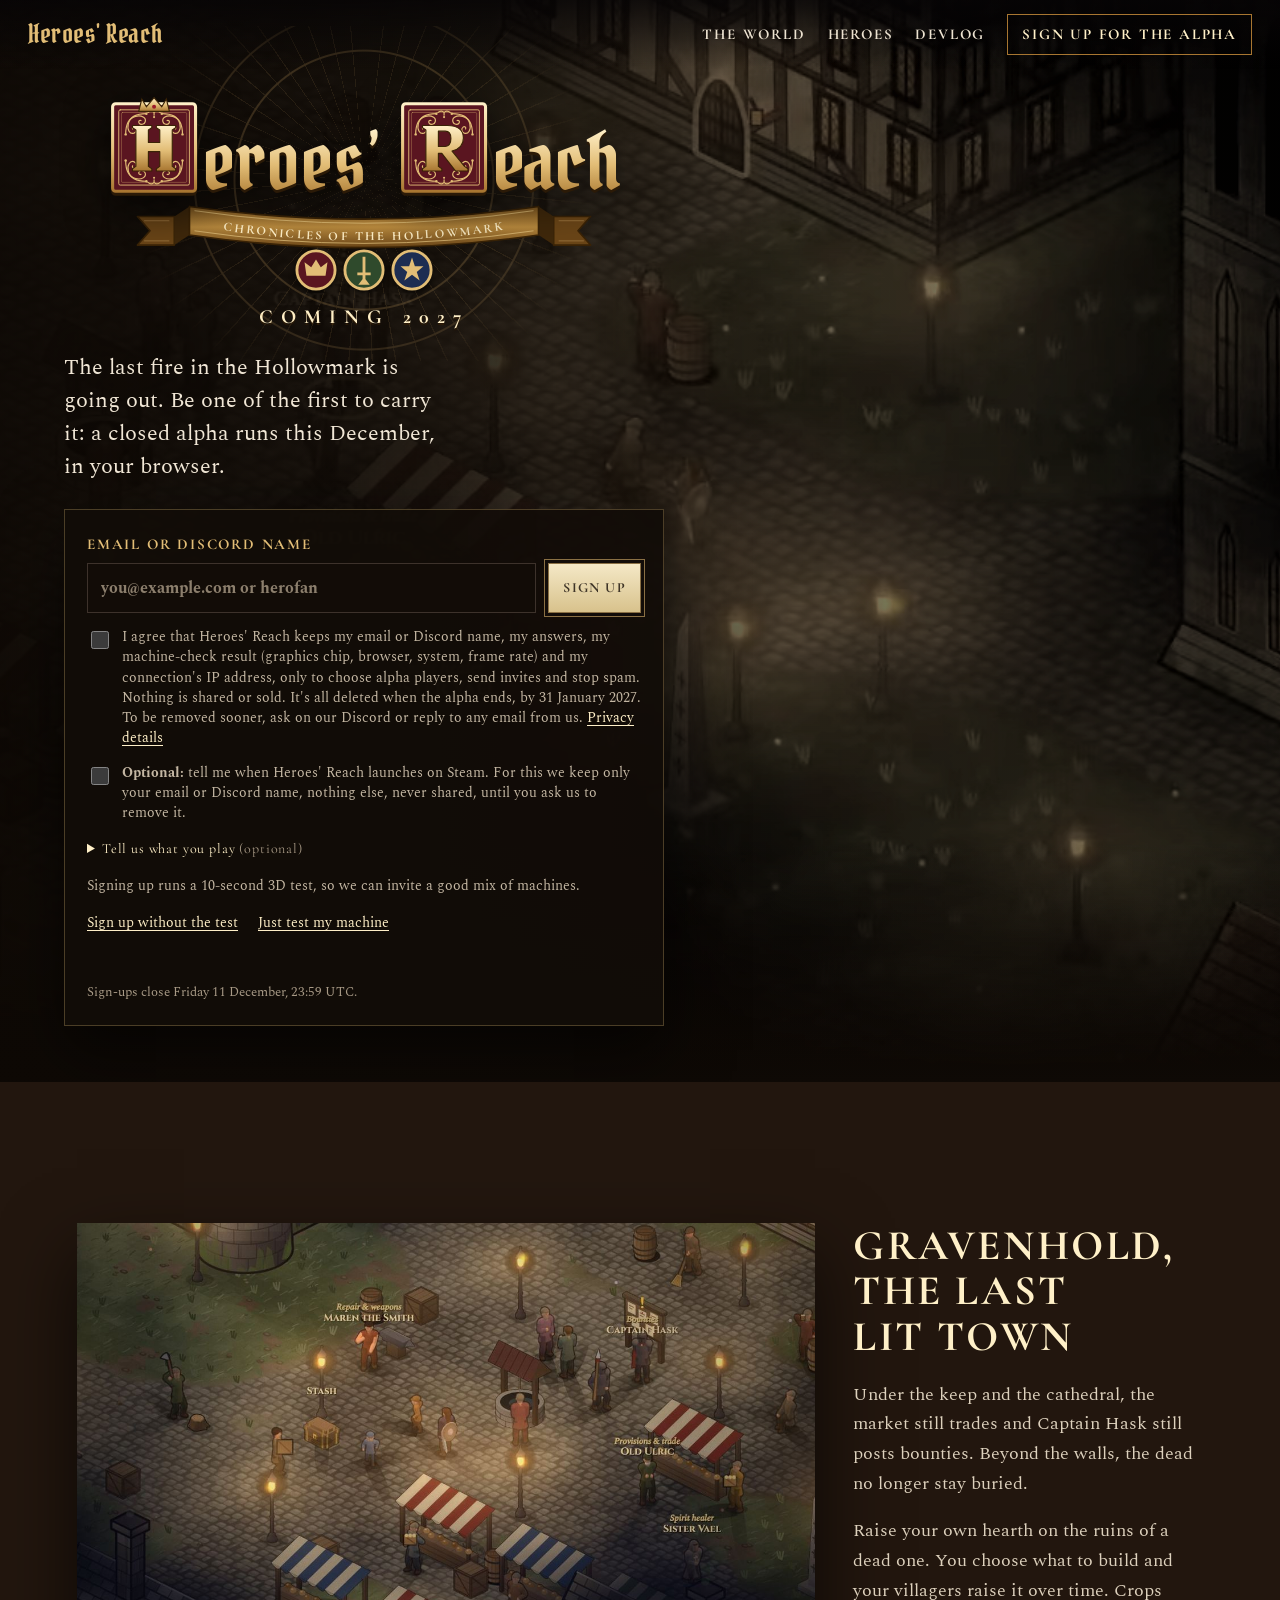
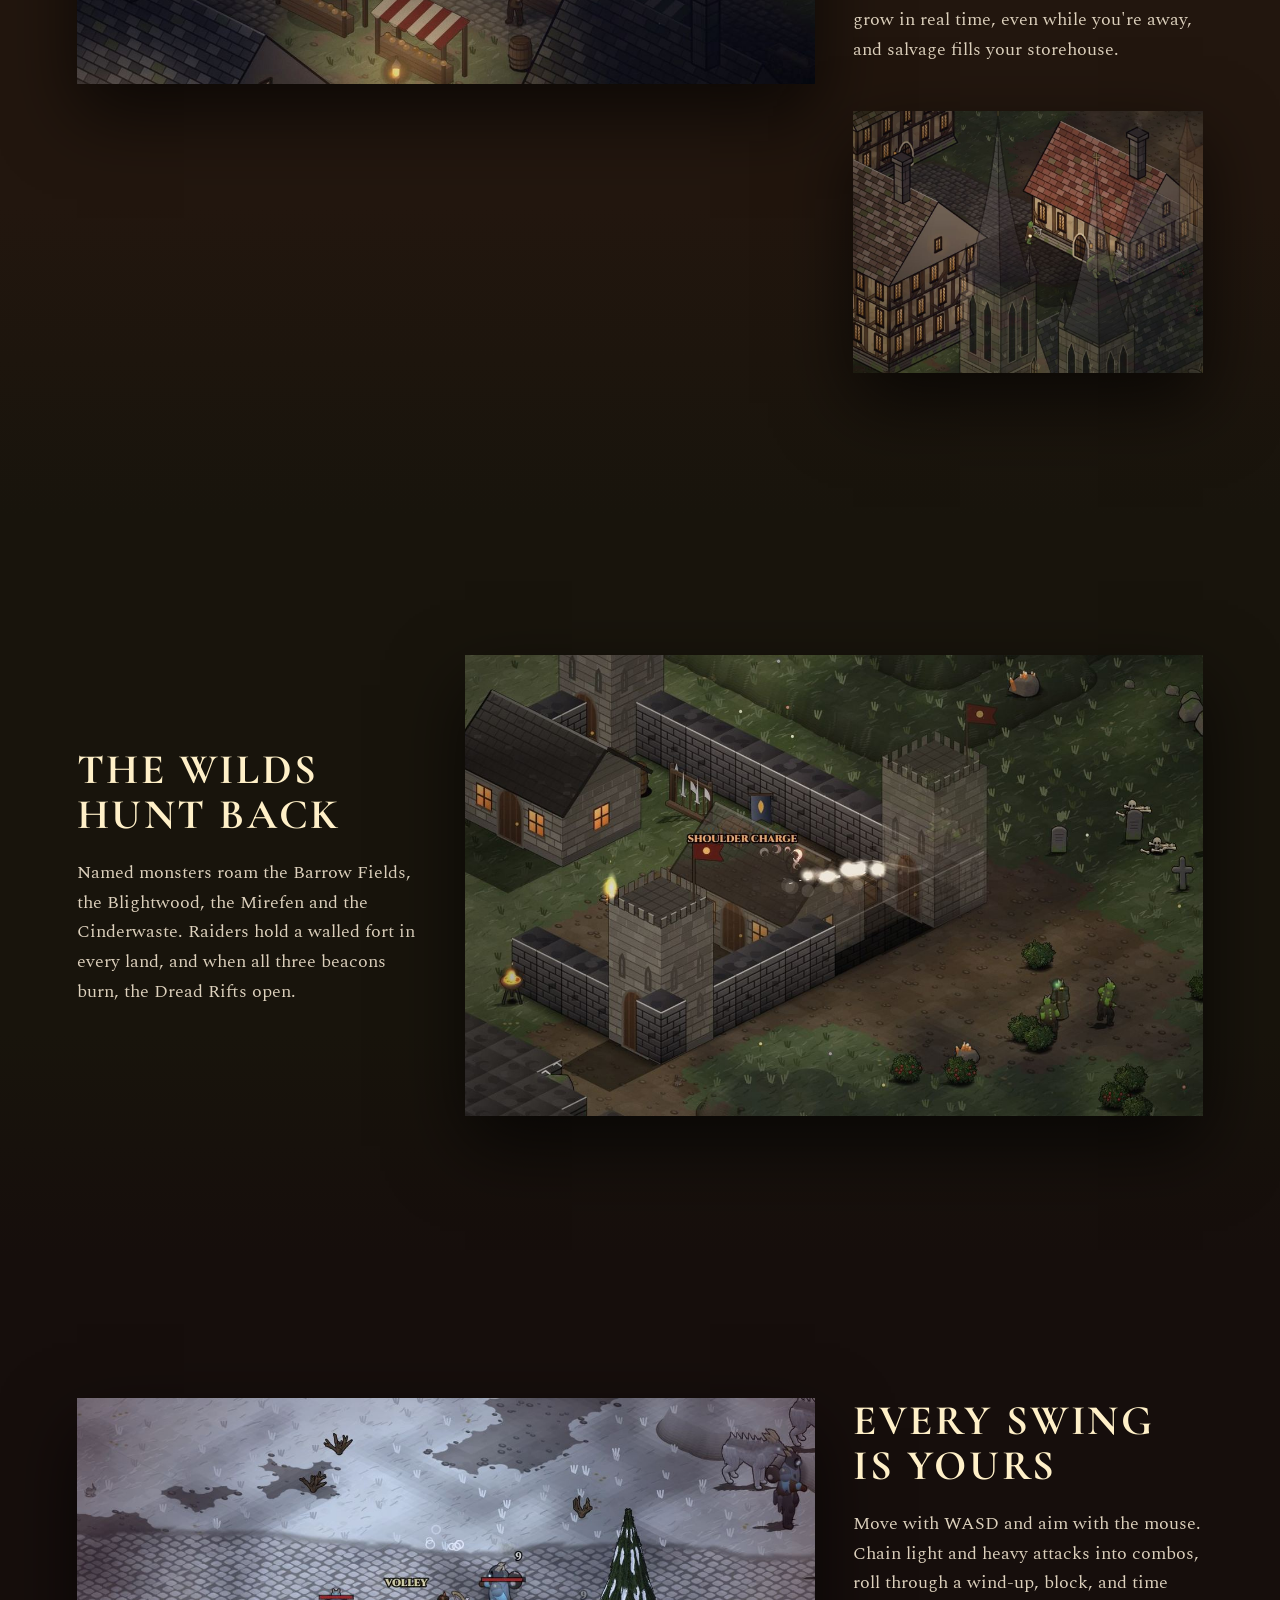
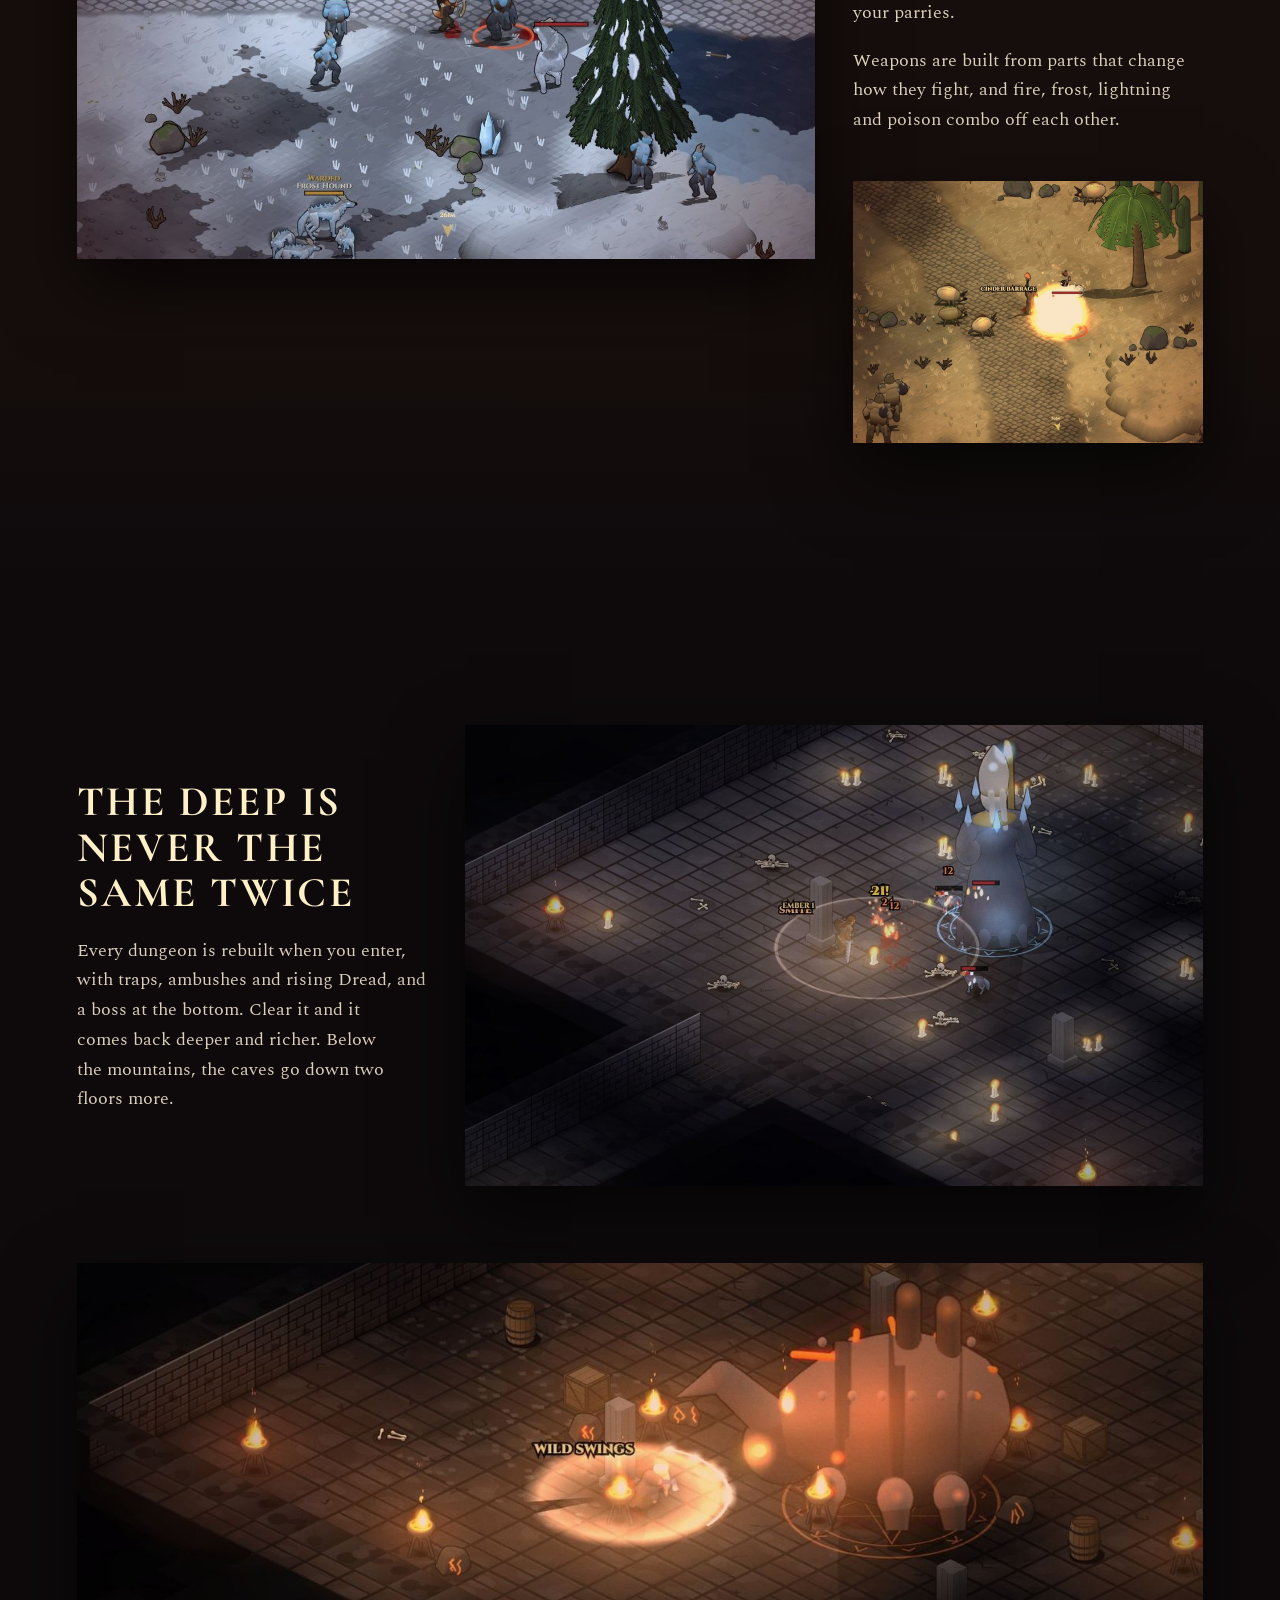
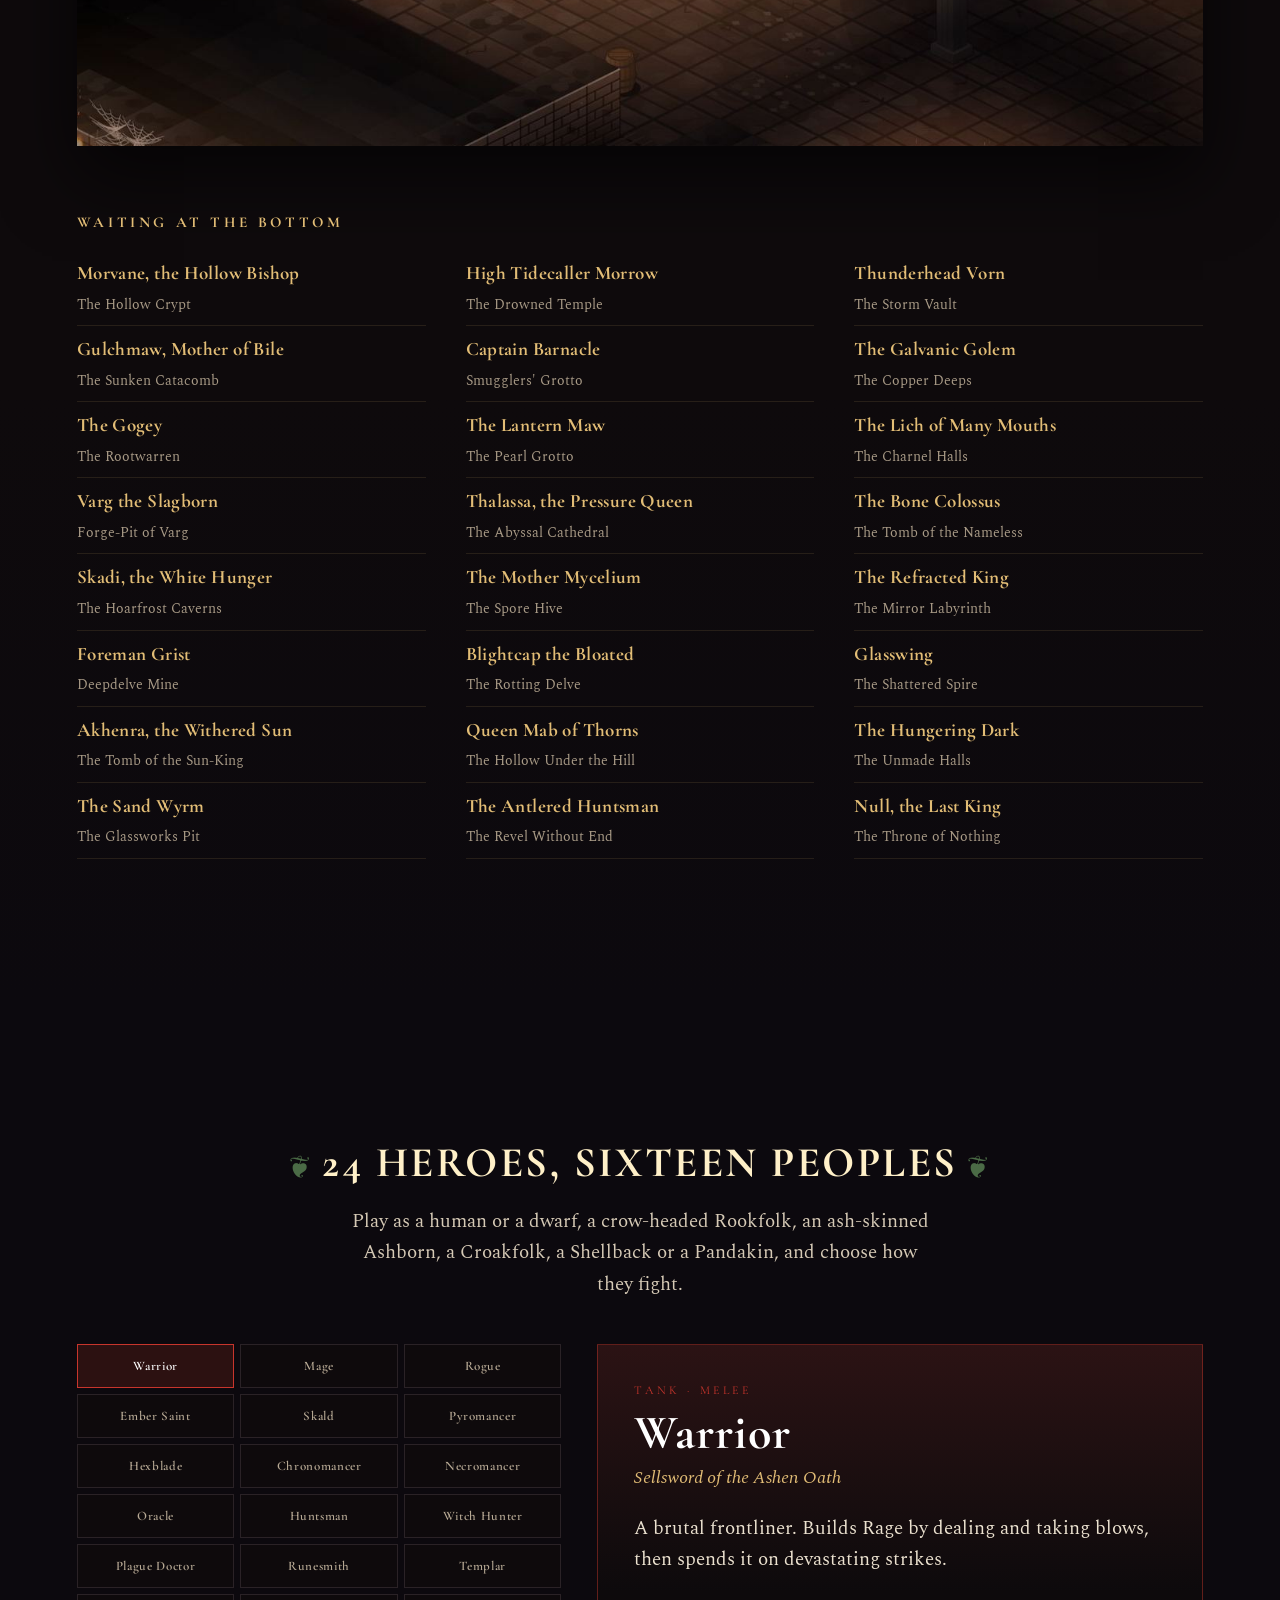
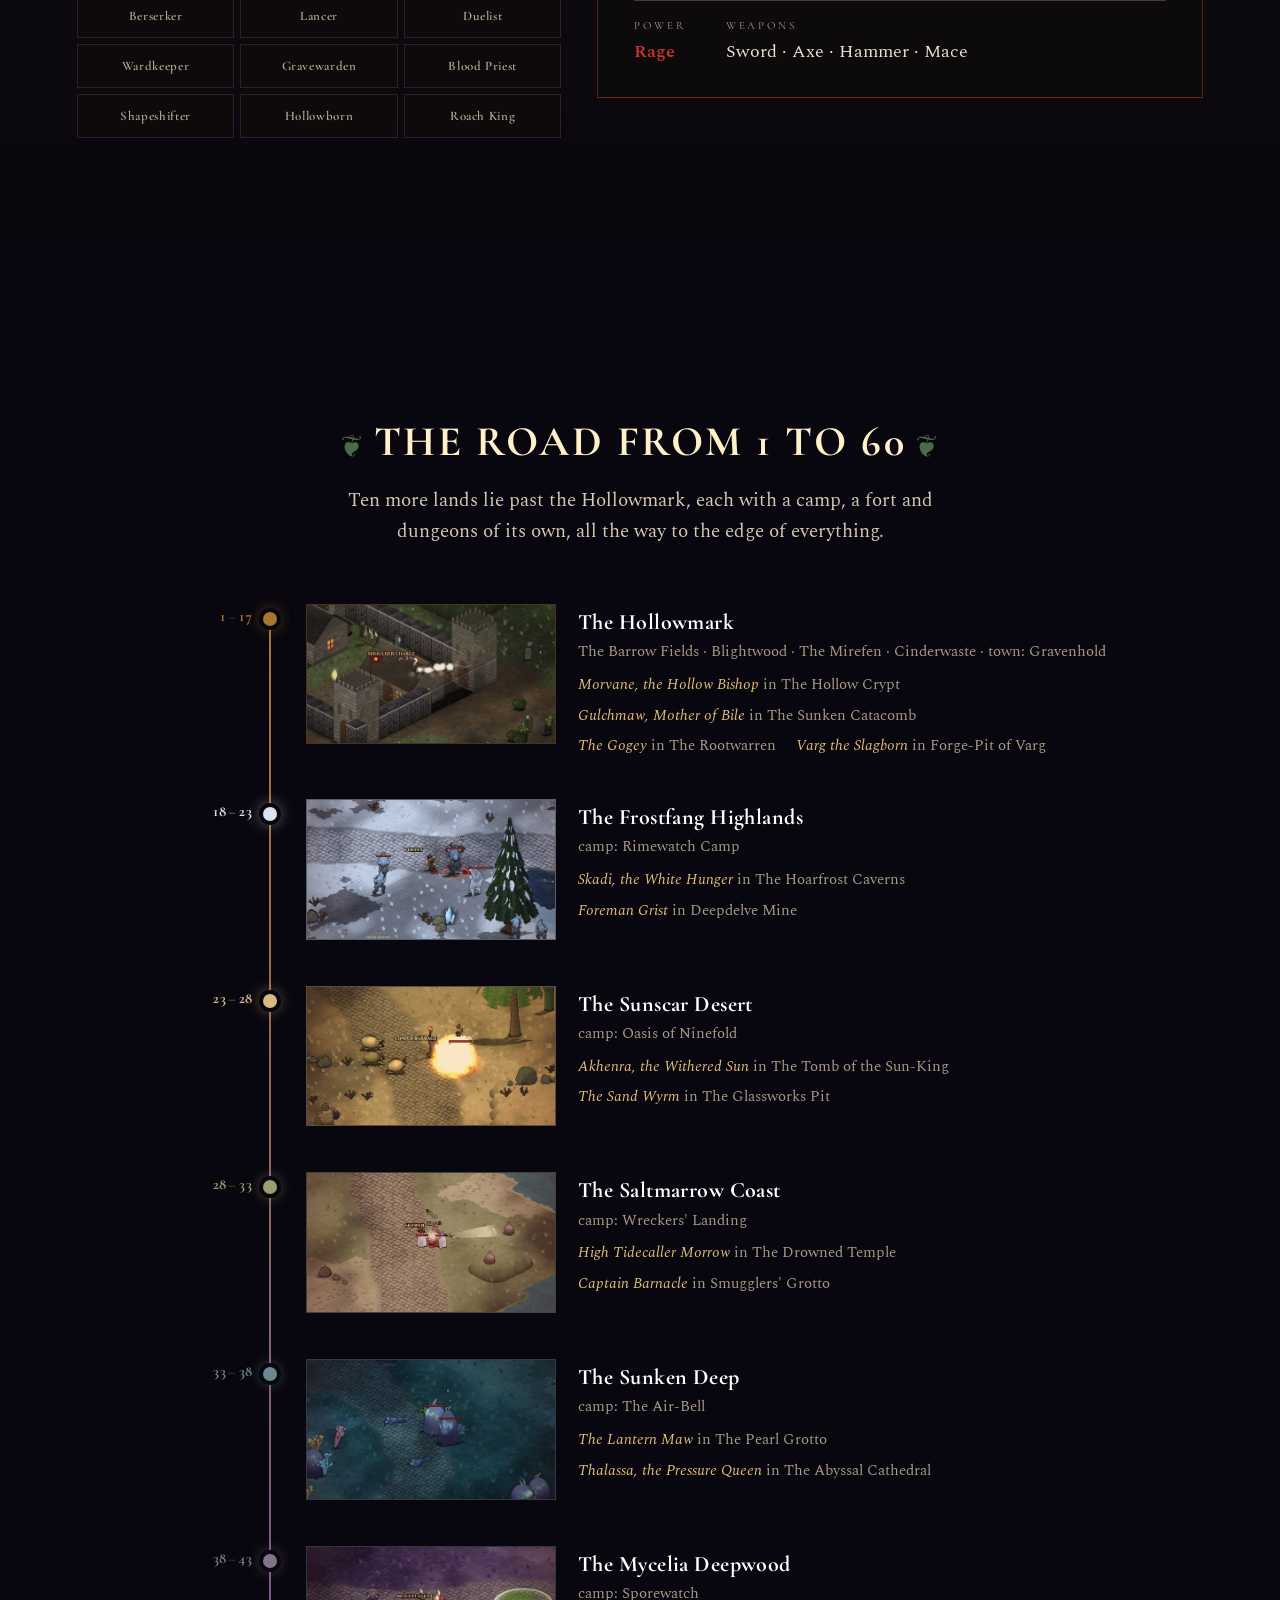
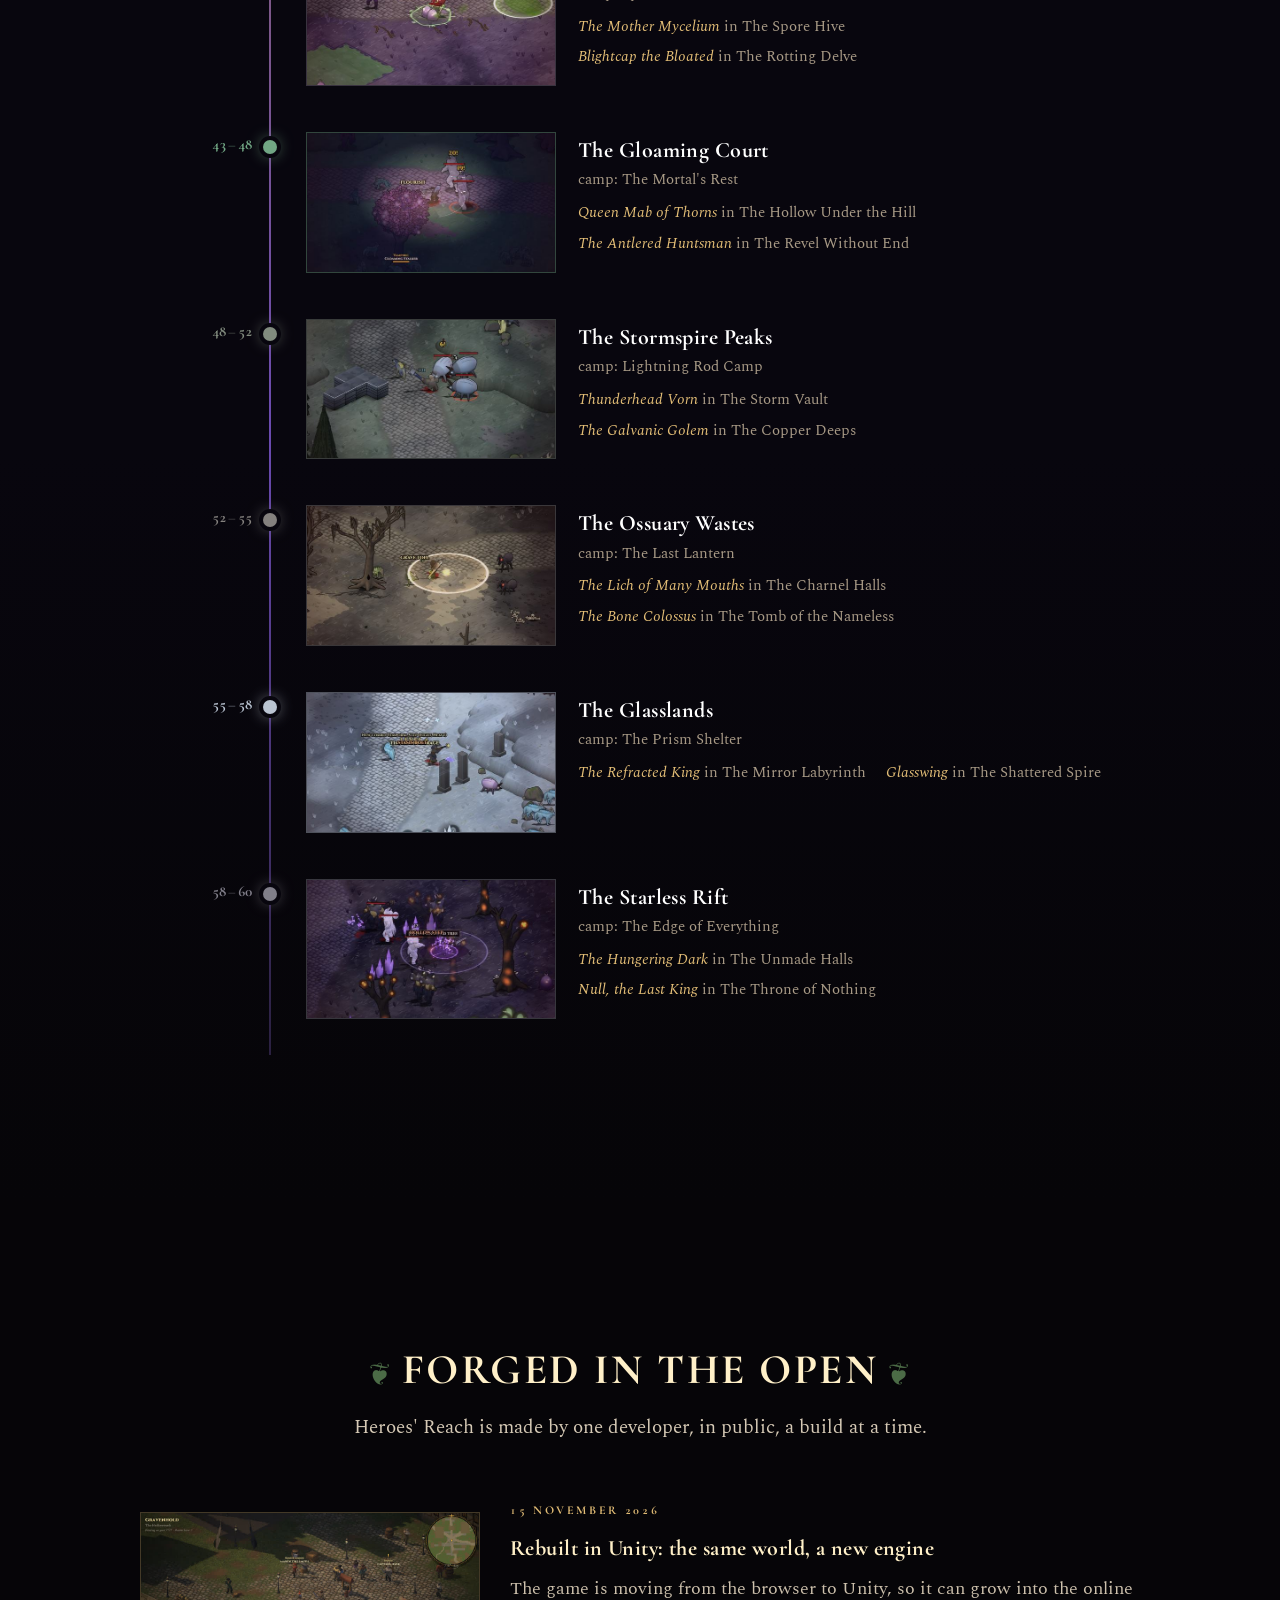
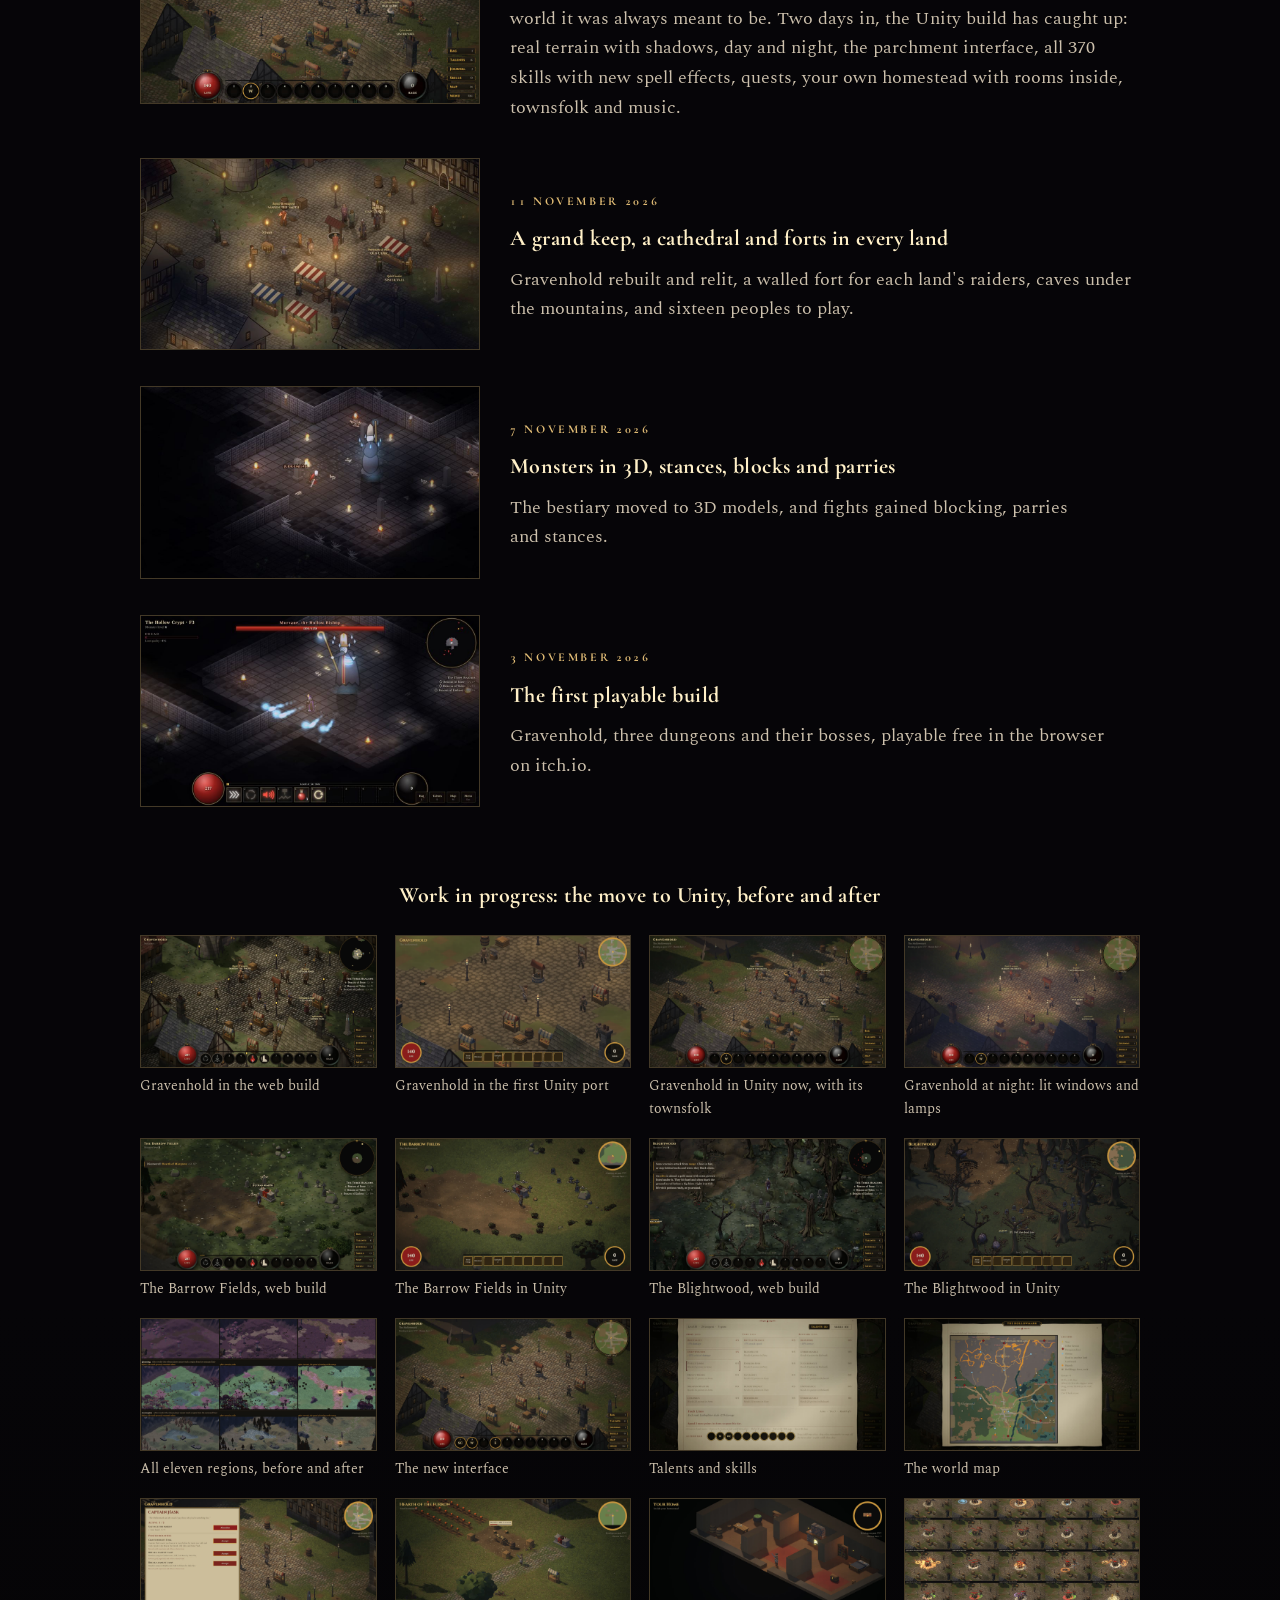
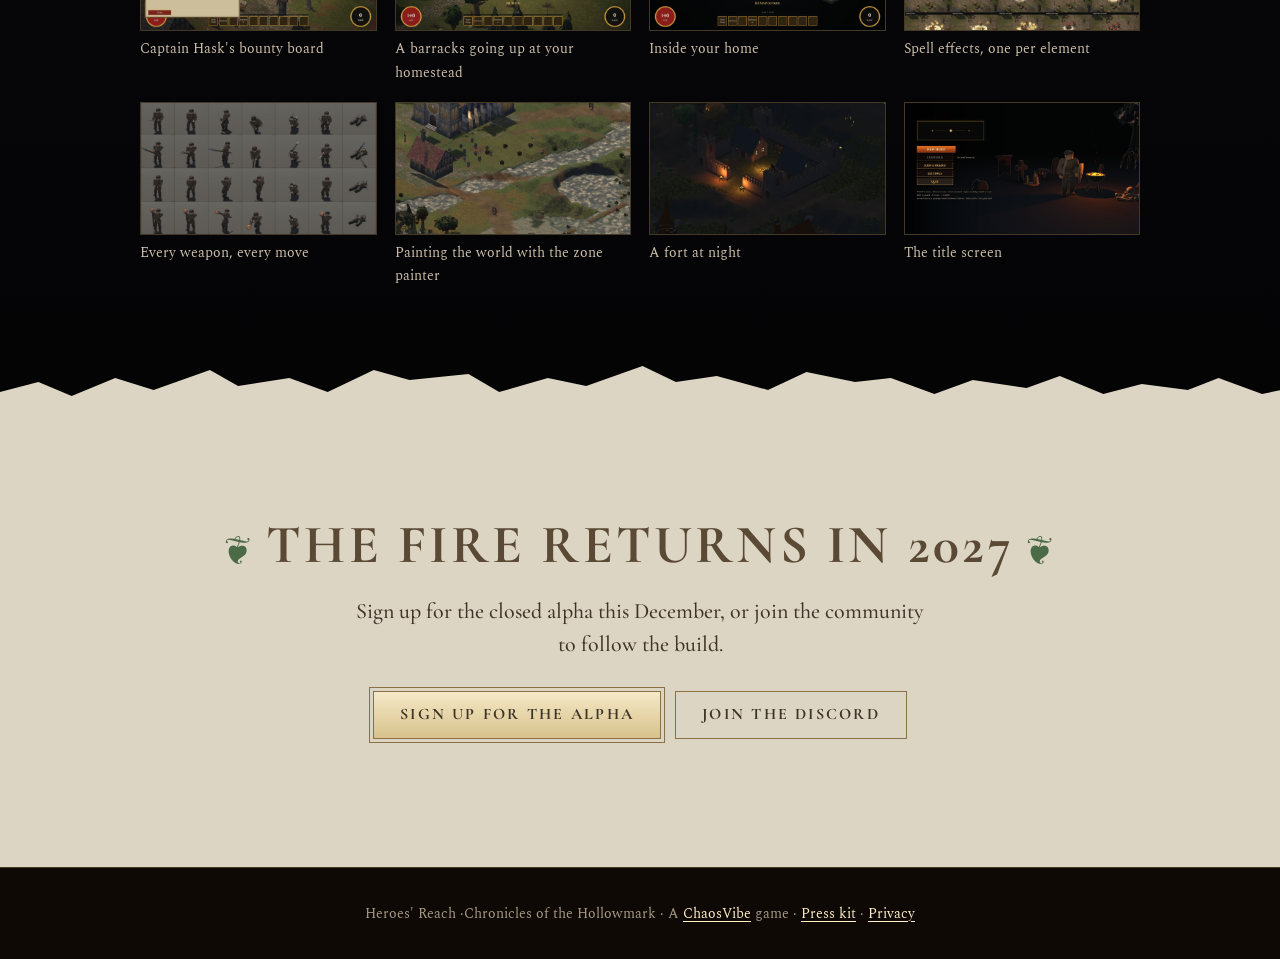
==== index.html @ ec71c0ce "Heroes' Reach website: filigree tiles on the H and R" ====
<!doctype html>
<html lang="en">
<head>
<meta charset="utf-8">
<meta name="viewport" content="width=device-width, initial-scale=1">
<title>Heroes' Reach — Coming 2027</title>
<meta name="description" content="The last fire in the Hollowmark is going out. Heroes' Reach is a dark fantasy action RPG: 24 classes, 16 peoples, 11 lands, levels 1 to 60, and a hearth of your own to defend. Closed alpha this December. Coming 2027.">
<meta property="og:title" content="Heroes' Reach —Chronicles of the Hollowmark · Coming 2027">
<meta property="og:description" content="The last fire in the Hollowmark is going out. A dark fantasy action RPG. Sign up for the closed alpha.">
<meta property="og:image" content="img/share.jpg">
<meta name="theme-color" content="#0e0905">
<!-- stand-in icon: the lockup's T on its crimson tile, until the finished icon exists -->
<link rel="icon" href="data:image/svg+xml,<svg xmlns='http://www.w3.org/2000/svg' viewBox='0 4 120 122'><rect x='6' y='10' width='108' height='114' rx='4' fill='%235a1520' stroke='%23e2bd76' stroke-width='5'/><path d='M22 28h34v4l-6 4v22h20V36l-6-4v-4h34v4l-6 4v64l6 4v4H64v-4l6-4V74H50v26l6 4v4H22v-4l6-4V36l-6-4z' fill='%23e2bd76'/></svg>">
<link rel="preconnect" href="https://fonts.googleapis.com">
<link rel="preconnect" href="https://fonts.gstatic.com" crossorigin>
<link href="https://fonts.googleapis.com/css2?family=Pirata+One&family=Cormorant+Garamond:ital,wght@0,500;0,700;1,500&family=Spectral:ital,wght@0,300;0,400;0,600;1,300;1,400&display=swap" rel="stylesheet">
<link rel="stylesheet" href="site.css">
</head>
<body class="descent-page">
<!-- Discord: every link with class "discord" points at the never-expiring invite to #emberwrought on the ChaosVibe server. -->
<nav class="top">
  <a class="brand" href="#top">Heroes' Reach</a>
  <span class="links"><a href="#gravenhold">The world</a><a href="#heroes">Heroes</a><a href="#devlog">Devlog</a><a class="pill" href="#top" data-signup>Sign up for the alpha</a></span>
</nav>

<!-- the depth gauge: where in the 1 to 60 descent the reader is -->
<aside class="gauge" aria-hidden="true"><span class="gauge-line"><i></i></span><b class="gauge-lv">1</b><span class="gauge-name">Gravenhold</span></aside>

<header class="hero" id="top">
  <video class="hero-video" autoplay muted loop playsinline preload="metadata" poster="media/hero-poster.jpg" aria-hidden="true">
    <source src="media/hero.webm" type="video/webm">
    <source src="media/hero.mp4" type="video/mp4">
  </video>
  <div class="hero-in">
    <!-- the approved title lockup (heroesreach-brand.md); the ribbon carries the subtitle. The same markup heads press, privacy and survey -->
    <div class="lockup">
      <h1 class="word">
        <svg class="initial" viewBox="0 0 120 130" aria-hidden="true"><defs><linearGradient id="ig" x1="0" y1="0" x2="0" y2="1"><stop offset="0" stop-color="#fff0c8"/><stop offset=".55" stop-color="#e2bd76"/><stop offset="1" stop-color="#a87631"/></linearGradient></defs><rect x="6" y="10" width="108" height="114" rx="4" fill="#5a1520" stroke="url(#ig)" stroke-width="4"/><g class="fil" fill="none" stroke="#e2bd76" stroke-width="1.5" stroke-linecap="round" stroke-linejoin="round"><rect x="14" y="18" width="92" height="98" rx="2" stroke-width="1.2"/><rect x="17.5" y="21.5" width="85" height="91" rx="1.5" stroke-width=".6" opacity=".7"/><g><path d="M23 50C23 38 26 29 36 26.5C44 24.5 50 28.5 48.5 33.5C47.3 37.3 42.5 38 40.5 35.3C39 33.2 41 31 43 32"/><path d="M50 23C38 23 29 26 26.5 36C24.5 44 28.5 50 33.5 48.5C37.3 47.3 38 42.5 35.3 40.5C33.2 39 31 41 32 43"/><circle cx="23" cy="50" r="1.6" fill="#e2bd76" stroke="none"/><circle cx="50" cy="23" r="1.6" fill="#e2bd76" stroke="none"/></g><g transform="translate(120 0) scale(-1 1)"><path d="M23 50C23 38 26 29 36 26.5C44 24.5 50 28.5 48.5 33.5C47.3 37.3 42.5 38 40.5 35.3C39 33.2 41 31 43 32"/><path d="M50 23C38 23 29 26 26.5 36C24.5 44 28.5 50 33.5 48.5C37.3 47.3 38 42.5 35.3 40.5C33.2 39 31 41 32 43"/><circle cx="23" cy="50" r="1.6" fill="#e2bd76" stroke="none"/><circle cx="50" cy="23" r="1.6" fill="#e2bd76" stroke="none"/></g><g transform="translate(0 134) scale(1 -1)"><path d="M23 50C23 38 26 29 36 26.5C44 24.5 50 28.5 48.5 33.5C47.3 37.3 42.5 38 40.5 35.3C39 33.2 41 31 43 32"/><path d="M50 23C38 23 29 26 26.5 36C24.5 44 28.5 50 33.5 48.5C37.3 47.3 38 42.5 35.3 40.5C33.2 39 31 41 32 43"/><circle cx="23" cy="50" r="1.6" fill="#e2bd76" stroke="none"/><circle cx="50" cy="23" r="1.6" fill="#e2bd76" stroke="none"/></g><g transform="translate(120 134) scale(-1 -1)"><path d="M23 50C23 38 26 29 36 26.5C44 24.5 50 28.5 48.5 33.5C47.3 37.3 42.5 38 40.5 35.3C39 33.2 41 31 43 32"/><path d="M50 23C38 23 29 26 26.5 36C24.5 44 28.5 50 33.5 48.5C37.3 47.3 38 42.5 35.3 40.5C33.2 39 31 41 32 43"/><circle cx="23" cy="50" r="1.6" fill="#e2bd76" stroke="none"/><circle cx="50" cy="23" r="1.6" fill="#e2bd76" stroke="none"/></g><g><path d="M52 21.5C55 19 58 19 60 21.5C62 19 65 19 68 21.5M60 21.5V25"/><circle cx="60" cy="27.5" r="1.4" fill="#e2bd76" stroke="none"/></g><g transform="translate(0 134) scale(1 -1)"><path d="M52 21.5C55 19 58 19 60 21.5C62 19 65 19 68 21.5M60 21.5V25"/><circle cx="60" cy="27.5" r="1.4" fill="#e2bd76" stroke="none"/></g></g><g transform="translate(60 68) scale(0.74) translate(-60 -68)"><path d="M22 28h34v4l-6 4v22h20V36l-6-4v-4h34v4l-6 4v64l6 4v4H64v-4l6-4V74H50v26l6 4v4H22v-4l6-4V36l-6-4z" fill="url(#ig)" stroke="#3a2306" stroke-width="2" stroke-linejoin="round"/></g><path d="M44 4l6 10 10-12 10 12 6-10 4 16H40z" fill="url(#ig)" stroke="#3a2306" stroke-width="1.5"/><circle cx="60" cy="14" r="2.6" fill="#9b1b2a"/></svg>
        <span class="rest" aria-hidden="true">eroes’</span><svg class="initial r" viewBox="0 0 120 130" aria-hidden="true"><rect x="6" y="10" width="108" height="114" rx="4" fill="#5a1520" stroke="url(#ig)" stroke-width="4"/><g class="fil" fill="none" stroke="#e2bd76" stroke-width="1.5" stroke-linecap="round" stroke-linejoin="round"><rect x="14" y="18" width="92" height="98" rx="2" stroke-width="1.2"/><rect x="17.5" y="21.5" width="85" height="91" rx="1.5" stroke-width=".6" opacity=".7"/><g><path d="M23 50C23 38 26 29 36 26.5C44 24.5 50 28.5 48.5 33.5C47.3 37.3 42.5 38 40.5 35.3C39 33.2 41 31 43 32"/><path d="M50 23C38 23 29 26 26.5 36C24.5 44 28.5 50 33.5 48.5C37.3 47.3 38 42.5 35.3 40.5C33.2 39 31 41 32 43"/><circle cx="23" cy="50" r="1.6" fill="#e2bd76" stroke="none"/><circle cx="50" cy="23" r="1.6" fill="#e2bd76" stroke="none"/></g><g transform="translate(120 0) scale(-1 1)"><path d="M23 50C23 38 26 29 36 26.5C44 24.5 50 28.5 48.5 33.5C47.3 37.3 42.5 38 40.5 35.3C39 33.2 41 31 43 32"/><path d="M50 23C38 23 29 26 26.5 36C24.5 44 28.5 50 33.5 48.5C37.3 47.3 38 42.5 35.3 40.5C33.2 39 31 41 32 43"/><circle cx="23" cy="50" r="1.6" fill="#e2bd76" stroke="none"/><circle cx="50" cy="23" r="1.6" fill="#e2bd76" stroke="none"/></g><g transform="translate(0 134) scale(1 -1)"><path d="M23 50C23 38 26 29 36 26.5C44 24.5 50 28.5 48.5 33.5C47.3 37.3 42.5 38 40.5 35.3C39 33.2 41 31 43 32"/><path d="M50 23C38 23 29 26 26.5 36C24.5 44 28.5 50 33.5 48.5C37.3 47.3 38 42.5 35.3 40.5C33.2 39 31 41 32 43"/><circle cx="23" cy="50" r="1.6" fill="#e2bd76" stroke="none"/><circle cx="50" cy="23" r="1.6" fill="#e2bd76" stroke="none"/></g><g transform="translate(120 134) scale(-1 -1)"><path d="M23 50C23 38 26 29 36 26.5C44 24.5 50 28.5 48.5 33.5C47.3 37.3 42.5 38 40.5 35.3C39 33.2 41 31 43 32"/><path d="M50 23C38 23 29 26 26.5 36C24.5 44 28.5 50 33.5 48.5C37.3 47.3 38 42.5 35.3 40.5C33.2 39 31 41 32 43"/><circle cx="23" cy="50" r="1.6" fill="#e2bd76" stroke="none"/><circle cx="50" cy="23" r="1.6" fill="#e2bd76" stroke="none"/></g><g><path d="M52 21.5C55 19 58 19 60 21.5C62 19 65 19 68 21.5M60 21.5V25"/><circle cx="60" cy="27.5" r="1.4" fill="#e2bd76" stroke="none"/></g><g transform="translate(0 134) scale(1 -1)"><path d="M52 21.5C55 19 58 19 60 21.5C62 19 65 19 68 21.5M60 21.5V25"/><circle cx="60" cy="27.5" r="1.4" fill="#e2bd76" stroke="none"/></g></g><g transform="translate(60 68) scale(0.74) translate(-60 -68)"><path fill-rule="evenodd" d="M22 28H66C86 28 94 38 94 50C94 63 86 70 74 73L96 100L102 104V108H80L56 77H50V100L56 104V108H22V104L28 100V36L22 32ZM50 38H62C70 38 72 43 72 51C72 59 70 64 62 65H50Z" fill="url(#ig)" stroke="#3a2306" stroke-width="2" stroke-linejoin="round"/></g></svg><span class="rest" aria-hidden="true">each</span><span class="sr">Heroes' Reach</span>
      </h1>
      <svg class="ribbon" viewBox="0 0 560 92" role="img" aria-label="Chronicles of the Hollowmark">
        <defs><linearGradient id="rg" x1="0" y1="0" x2="0" y2="1"><stop offset="0" stop-color="#7b5520"/><stop offset=".5" stop-color="#b98a3e"/><stop offset="1" stop-color="#6a4517"/></linearGradient></defs>
        <path d="M54 34H10l15 17-15 17h44z" fill="#6a4517" stroke="#3a2306" stroke-width="2" stroke-linejoin="round"/>
        <path d="M506 34h44l-15 17 15 17h-44z" fill="#6a4517" stroke="#3a2306" stroke-width="2" stroke-linejoin="round"/>
        <path d="M18 39h30M18 63h30M512 39h30M512 63h30" stroke="#c9a061" stroke-width="1" opacity=".55"/>
        <path d="M72 22 54 34v34l18-12z" fill="#3f280b"/>
        <path d="M488 22l18 12v34l-18-12z" fill="#3f280b"/>
        <path d="M72 22Q280 52 488 22V56Q280 86 72 56z" fill="url(#rg)" stroke="#3a2306" stroke-width="2" stroke-linejoin="round"/>
        <path d="M78 27Q280 57 482 27M78 51Q280 81 482 51" stroke="#e8c983" stroke-width="1.1" fill="none" opacity=".75"/>
        <path id="rbt" d="M88 44Q280 76 472 44" fill="none"/>
        <text font-family="'Cormorant Garamond', Georgia, serif" font-weight="700" font-size="15" letter-spacing="2.6" fill="#fff0c8" text-anchor="middle" dominant-baseline="middle"><textPath href="#rbt" startOffset="50%">CHRONICLES OF THE HOLLOWMARK</textPath></text>
      </svg>
      <div class="roundels" aria-hidden="true">
        <svg viewBox="0 0 44 44"><circle cx="22" cy="22" r="20" fill="#5a1520" stroke="#e2bd76" stroke-width="3"/><path d="M12 28 10 14l7 5 5-8 5 8 7-5-2 14z" fill="#e2bd76"/></svg>
        <svg viewBox="0 0 44 44"><circle cx="22" cy="22" r="20" fill="#2f4a2c" stroke="#e2bd76" stroke-width="3"/><path d="M22 8v24M15 26h14M22 32l-3 4h6z" stroke="#e2bd76" stroke-width="3" fill="none"/></svg>
        <svg viewBox="0 0 44 44"><circle cx="22" cy="22" r="20" fill="#1d2d52" stroke="#e2bd76" stroke-width="3"/><path d="M22 9l3 9 9 0-7 6 3 9-8-6-8 6 3-9-7-6 9 0z" fill="#e2bd76"/></svg>
      </div>
    </div>
    <p class="when">Coming 2027</p>
    <p class="hook">The last fire in the Hollowmark is going out. Be one of the first to carry it: a closed alpha runs this December, in your browser.</p>

    <section id="alpha" class="signup" aria-label="Sign up for the alpha">
      <form class="su-form" novalidate>
        <label class="contact">Email or Discord name
          <span class="row"><input name="contact" autocomplete="email" maxlength="254" placeholder="you@example.com or herofan" required><button type="submit" class="btn">Sign up</button></span>
        </label>
        <label class="chk consent"><input type="checkbox" name="consent" required> <span>I agree that Heroes' Reach keeps my email or Discord name, my answers, my machine-check result (graphics chip, browser, system, frame rate) and my connection's IP address, only to choose alpha players, send invites and stop spam. Nothing is shared or sold. It's all deleted when the alpha ends, by 31 January 2027. To be removed sooner, ask on our Discord or reply to any email from us. <a href="privacy.html" target="_blank">Privacy details</a></span></label>
        <label class="chk consent"><input type="checkbox" name="notify"> <span><b>Optional:</b> tell me when Heroes' Reach launches on Steam. For this we keep only your email or Discord name, nothing else, never shared, until you ask us to remove it.</span></label>
        <details class="more"><summary>Tell us what you play <span class="dim">(optional)</span></summary>
          <fieldset><legend class="sr">What do you like to play?</legend>
            <label class="chk"><input type="checkbox" name="plays" value="arpg"> Action RPGs</label>
            <label class="chk"><input type="checkbox" name="plays" value="building"> Building and farming</label>
            <label class="chk"><input type="checkbox" name="plays" value="new"> I'm new to games like this</label>
            <label class="chk"><input type="checkbox" name="plays" value="other"> Something else</label>
          </fieldset>
          <label>Anything you'd like us to know? <input name="about" maxlength="300"></label>
        </details>
        <label class="hp" aria-hidden="true">Leave this empty <input name="website" tabindex="-1" autocomplete="off"></label>
        <p class="fine">Signing up runs a 10-second 3D test, so we can invite a good mix of machines.</p>
        <p class="fine actions"><button type="button" class="link mc-skip">Sign up without the test</button><button type="button" class="link mc-only">Just test my machine</button></p>
        <p class="su-msg" aria-live="polite"></p>
      </form>
      <div class="mc" hidden>
        <canvas class="mc-canvas" width="640" height="360" hidden></canvas>
        <p class="mc-out" aria-live="polite"></p>
        <div class="mc-verdict" hidden aria-live="polite"><b></b><p></p><small></small></div>
      </div>
      <div class="su-done" hidden><h2>You're on the list</h2><p></p><a class="btn ghost discord" href="https://discord.gg/D5G8zKWHCp" target="_blank" rel="noopener">Join the Discord</a></div>
      <p class="closes">Sign-ups close Friday 11 December, 23:59 UTC.</p>
    </section>
  </div>
</header>

<main class="descent">
<section id="gravenhold" class="depth" data-lv="1" data-name="Gravenhold" style="--tint: 34, 22, 14">
  <div class="split">
    <figure class="wide"><img src="img/gravenhold.jpg" alt="The market square of Gravenhold at night, lamps lit" loading="lazy"></figure>
    <div class="txt">
      <h2>Gravenhold, the last lit town</h2>
      <p>Under the keep and the cathedral, the market still trades and Captain Hask still posts bounties. Beyond the walls, the dead no longer stay buried.</p>
      <p>Raise your own hearth on the ruins of a dead one. You choose what to build and your villagers raise it over time. Crops grow in real time, even while you're away, and salvage fills your storehouse.</p>
    </div>
    <figure class="tall"><img src="img/cathedral.jpg" alt="The cathedral and timbered houses at the edge of Gravenhold" loading="lazy"></figure>
  </div>
</section>

<section class="depth" data-lv="5" data-name="The Hollowmark" style="--tint: 24, 20, 12">
  <div class="split flip">
    <div class="txt">
      <h2>The wilds hunt back</h2>
      <p>Named monsters roam the Barrow Fields, the Blightwood, the Mirefen and the Cinderwaste. Raiders hold a walled fort in every land, and when all three beacons burn, the Dread Rifts open.</p>
    </div>
    <figure class="wide"><img src="img/fort.jpg" alt="A warrior storming a raider fort in the Hollowmark" loading="lazy"></figure>
  </div>
</section>

<section class="depth" data-lv="12" data-name="The fight" style="--tint: 22, 14, 12">
  <div class="split">
    <figure class="wide"><img src="img/fight.jpg" alt="A huntsman holding a road against frost beasts in the Frostfang Highlands" loading="lazy"></figure>
    <div class="txt">
      <h2>Every swing is yours</h2>
      <p>Move with WASD and aim with the mouse. Chain light and heavy attacks into combos, roll through a wind-up, block, and time your parries.</p>
      <p>Weapons are built from parts that change how they fight, and fire, frost, lightning and poison combo off each other.</p>
    </div>
    <figure class="tall"><img src="img/cast.jpg" alt="A pyromancer's cinder barrage bursting among scarabs in the Sunscar Desert" loading="lazy"></figure>
  </div>
</section>

<section class="depth" data-lv="14" data-name="The deep" style="--tint: 14, 10, 12">
  <div class="split flip">
    <div class="txt">
      <h2>The deep is never the same twice</h2>
      <p>Every dungeon is rebuilt when you enter, with traps, ambushes and rising Dread, and a boss at the bottom. Clear it and it comes back deeper and richer. Below the mountains, the caves go down two floors more.</p>
    </div>
    <figure class="wide"><img src="img/crypt.jpg" alt="A templar facing Morvane, the Hollow Bishop, in the Hollow Crypt" loading="lazy"></figure>
  </div>
  <figure class="full"><img src="img/forge.jpg" alt="A berserker facing Varg the Slagborn in the Forge-Pit" loading="lazy"></figure>
  <div class="bosses"><h3>Waiting at the bottom</h3><ul></ul></div>
</section>

<section id="heroes" class="depth" data-lv="17" data-name="Heroes" style="--tint: 12, 9, 14">
  <h2 class="center"><span data-n="classes">24</span> heroes, sixteen peoples</h2>
  <p class="center lead">Play as a human or a dwarf, a crow-headed Rookfolk, an ash-skinned Ashborn, a Croakfolk, a Shellback or a Pandakin, and choose how they fight.</p>
  <div class="roster">
    <div class="names" role="tablist" aria-label="Classes"></div>
    <article class="hero-card" role="tabpanel" aria-live="polite"></article>
  </div>
</section>

<section id="journey" class="depth" data-lv="18" data-name="Beyond the Hollowmark" style="--tint: 8, 6, 14">
  <h2 class="center">The road from 1 to 60</h2>
  <p class="center lead">Ten more lands lie past the Hollowmark, each with a camp, a fort and dungeons of its own, all the way to the edge of everything.</p>
  <ol class="road"></ol>
</section>

<section id="devlog" class="depth devlog" data-lv="60" data-name="Devlog" style="--tint: 6, 5, 8">
  <h2 class="center">Forged in the open</h2>
  <p class="center lead">Heroes' Reach is made by one developer, in public, a build at a time.</p>
  <ol class="log">
    <li><figure><img src="img/devlog/2026-11-15.jpg" alt="Gravenhold in the Unity build, with its townsfolk" loading="lazy"></figure><div><time datetime="2026-11-15">15 November 2026</time><h3>Rebuilt in Unity: the same world, a new engine</h3><p>The game is moving from the browser to Unity, so it can grow into the online world it was always meant to be. Two days in, the Unity build has caught up: real terrain with shadows, day and night, the parchment interface, all 370 skills with new spell effects, quests, your own homestead with rooms inside, townsfolk and music.</p></div></li>
    <li><figure><img src="img/devlog/2026-11-11.jpg" alt="Gravenhold at night with the new keep" loading="lazy"></figure><div><time datetime="2026-11-11">11 November 2026</time><h3>A grand keep, a cathedral and forts in every land</h3><p>Gravenhold rebuilt and relit, a walled fort for each land's raiders, caves under the mountains, and sixteen peoples to play.</p></div></li>
    <li><figure><img src="img/devlog/2026-11-07.jpg" alt="The Hollow Crypt in the 7 November build" loading="lazy"></figure><div><time datetime="2026-11-07">7 November 2026</time><h3>Monsters in 3D, stances, blocks and parries</h3><p>The bestiary moved to 3D models, and fights gained blocking, parries and stances.</p></div></li>
    <li><figure><img src="img/devlog/2026-11-03.jpg" alt="The Hollow Crypt in the first playable build" loading="lazy"></figure><div><time datetime="2026-11-03">3 November 2026</time><h3>The first playable build</h3><p>Gravenhold, three dungeons and their bosses, playable free in the browser on itch.io.</p></div></li>
  </ol>
  <h3 class="center wip-title">Work in progress: the move to Unity, before and after</h3>
  <div class="wip">
    <figure><a href="img/devlog/2026-11-15/01-gravenhold-web.jpg" target="_blank" rel="noopener"><img src="img/devlog/2026-11-15/01-gravenhold-web.jpg" alt="Gravenhold in the web build" loading="lazy"></a><figcaption>Gravenhold in the web build</figcaption></figure>
    <figure><a href="img/devlog/2026-11-15/02-gravenhold-unity-first-port.jpg" target="_blank" rel="noopener"><img src="img/devlog/2026-11-15/02-gravenhold-unity-first-port.jpg" alt="Gravenhold in the first Unity port" loading="lazy"></a><figcaption>Gravenhold in the first Unity port</figcaption></figure>
    <figure><a href="img/devlog/2026-11-15/03-gravenhold-unity-now.jpg" target="_blank" rel="noopener"><img src="img/devlog/2026-11-15/03-gravenhold-unity-now.jpg" alt="Gravenhold in Unity now, with its townsfolk" loading="lazy"></a><figcaption>Gravenhold in Unity now, with its townsfolk</figcaption></figure>
    <figure><a href="img/devlog/2026-11-15/04-gravenhold-night.jpg" target="_blank" rel="noopener"><img src="img/devlog/2026-11-15/04-gravenhold-night.jpg" alt="Gravenhold at night: lit windows and lamps" loading="lazy"></a><figcaption>Gravenhold at night: lit windows and lamps</figcaption></figure>
    <figure><a href="img/devlog/2026-11-15/05-barrow-fields-web.jpg" target="_blank" rel="noopener"><img src="img/devlog/2026-11-15/05-barrow-fields-web.jpg" alt="The Barrow Fields, web build" loading="lazy"></a><figcaption>The Barrow Fields, web build</figcaption></figure>
    <figure><a href="img/devlog/2026-11-15/06-barrow-fields-unity.jpg" target="_blank" rel="noopener"><img src="img/devlog/2026-11-15/06-barrow-fields-unity.jpg" alt="The Barrow Fields in Unity" loading="lazy"></a><figcaption>The Barrow Fields in Unity</figcaption></figure>
    <figure><a href="img/devlog/2026-11-15/07-blightwood-web.jpg" target="_blank" rel="noopener"><img src="img/devlog/2026-11-15/07-blightwood-web.jpg" alt="The Blightwood, web build" loading="lazy"></a><figcaption>The Blightwood, web build</figcaption></figure>
    <figure><a href="img/devlog/2026-11-15/08-blightwood-unity.jpg" target="_blank" rel="noopener"><img src="img/devlog/2026-11-15/08-blightwood-unity.jpg" alt="The Blightwood in Unity" loading="lazy"></a><figcaption>The Blightwood in Unity</figcaption></figure>
    <figure><a href="img/devlog/2026-11-15/09-regions-before-after.jpg" target="_blank" rel="noopener"><img src="img/devlog/2026-11-15/09-regions-before-after.jpg" alt="All eleven regions, before and after" loading="lazy"></a><figcaption>All eleven regions, before and after</figcaption></figure>
    <figure><a href="img/devlog/2026-11-15/10-hud.jpg" target="_blank" rel="noopener"><img src="img/devlog/2026-11-15/10-hud.jpg" alt="The new interface" loading="lazy"></a><figcaption>The new interface</figcaption></figure>
    <figure><a href="img/devlog/2026-11-15/11-talents.jpg" target="_blank" rel="noopener"><img src="img/devlog/2026-11-15/11-talents.jpg" alt="Talents and skills" loading="lazy"></a><figcaption>Talents and skills</figcaption></figure>
    <figure><a href="img/devlog/2026-11-15/12-world-map.jpg" target="_blank" rel="noopener"><img src="img/devlog/2026-11-15/12-world-map.jpg" alt="The world map" loading="lazy"></a><figcaption>The world map</figcaption></figure>
    <figure><a href="img/devlog/2026-11-15/13-bounty-board.jpg" target="_blank" rel="noopener"><img src="img/devlog/2026-11-15/13-bounty-board.jpg" alt="Captain Hask's bounty board" loading="lazy"></a><figcaption>Captain Hask's bounty board</figcaption></figure>
    <figure><a href="img/devlog/2026-11-15/14-homestead-building.jpg" target="_blank" rel="noopener"><img src="img/devlog/2026-11-15/14-homestead-building.jpg" alt="A barracks going up at your homestead" loading="lazy"></a><figcaption>A barracks going up at your homestead</figcaption></figure>
    <figure><a href="img/devlog/2026-11-15/15-homestead-interior.jpg" target="_blank" rel="noopener"><img src="img/devlog/2026-11-15/15-homestead-interior.jpg" alt="Inside your home" loading="lazy"></a><figcaption>Inside your home</figcaption></figure>
    <figure><a href="img/devlog/2026-11-15/16-spell-effects.jpg" target="_blank" rel="noopener"><img src="img/devlog/2026-11-15/16-spell-effects.jpg" alt="Spell effects, one per element" loading="lazy"></a><figcaption>Spell effects, one per element</figcaption></figure>
    <figure><a href="img/devlog/2026-11-15/17-animations.jpg" target="_blank" rel="noopener"><img src="img/devlog/2026-11-15/17-animations.jpg" alt="Every weapon, every move" loading="lazy"></a><figcaption>Every weapon, every move</figcaption></figure>
    <figure><a href="img/devlog/2026-11-15/18-zone-painter.jpg" target="_blank" rel="noopener"><img src="img/devlog/2026-11-15/18-zone-painter.jpg" alt="Painting the world with the zone painter" loading="lazy"></a><figcaption>Painting the world with the zone painter</figcaption></figure>
    <figure><a href="img/devlog/2026-11-15/19-fort-night.jpg" target="_blank" rel="noopener"><img src="img/devlog/2026-11-15/19-fort-night.jpg" alt="A fort at night" loading="lazy"></a><figcaption>A fort at night</figcaption></figure>
    <figure><a href="img/devlog/2026-11-15/20-title.jpg" target="_blank" rel="noopener"><img src="img/devlog/2026-11-15/20-title.jpg" alt="The title screen" loading="lazy"></a><figcaption>The title screen</figcaption></figure>
  </div>
</section>

<div class="torn" aria-hidden="true"></div>
<section id="discord" class="final">
  <h2>The fire returns in 2027</h2>
  <p>Sign up for the closed alpha this December, or join the community to follow the build.</p>
  <div class="cta"><a class="btn" href="#top" data-signup>Sign up for the alpha</a><a class="btn ghost discord" href="https://discord.gg/D5G8zKWHCp" target="_blank" rel="noopener">Join the Discord</a></div>
</section>
</main>

<footer>Heroes' Reach ·Chronicles of the Hollowmark · A <a href="https://chaosvibe.com">ChaosVibe</a> game · <a href="press.html">Press kit</a> · <a href="privacy.html">Privacy</a></footer>

<script src="data.js"></script>
<script src="site.js"></script>
<script type="module" src="alpha.js"></script>
</body>
</html>
---- site.css ----
/* Heroes' Reach: the "illuminated manuscript" look (sepia night, gold, crimson, parchment), set for a page that descends from town to void. */
:root {
  /* --ember/--ember2 keep their names as the accent: now gold deep and gold mid */
  --bg: #0e0905; --ink: #ece2d0; --dim: #a89a86; --gold: #e2bd76; --gold2: #fff0c8; --ember: #a87631; --ember2: #e2bd76; --blood: #9b1b2a;
  --line: rgba(226, 189, 118, 0.28); --panel: #1a120b; --field: #120c07; --ring: var(--bg);
  --parch: #ddd5c3; --pink: #3e3427; --phead: #5a4a35; --leaf: #4b6b46; --frame: #8a7044; --crimson: #5a1520;
  --serif: Spectral, Georgia, serif; --display: 'Cormorant Garamond', Georgia, serif; --word: 'Pirata One', Georgia, serif;
  color-scheme: dark;
}
* { box-sizing: border-box; }
[hidden] { display: none !important; }
html { scroll-behavior: smooth; scrollbar-color: #4a3424 var(--bg); scrollbar-width: thin; }
::-webkit-scrollbar { width: 10px; } ::-webkit-scrollbar-track { background: var(--bg); } ::-webkit-scrollbar-thumb { background: #4a3424; border: 2px solid var(--bg); border-radius: 6px; }
body { margin: 0; background: var(--bg); color: var(--ink); font: 400 18px/1.65 var(--serif); overflow-x: hidden; caret-color: var(--ember2); }
::selection { background: var(--ember); color: #120806; }
a { color: var(--gold2); text-underline-offset: 0.2em; text-decoration-thickness: 1px; }
a:hover { color: #fff; }
:focus-visible { outline: 2px solid var(--ember2); outline-offset: 3px; }
h1, h2, h3, .brand, .btn, nav, .lv, .gauge, legend, summary, dt { font-family: var(--display); }
h2 { color: var(--gold2); font-size: clamp(27px, 3.3vw, 46px); line-height: 1.08; letter-spacing: 0.06em; text-transform: uppercase; margin: 0 0 20px; font-weight: 700; text-wrap: balance; }
h3 { color: var(--gold2); letter-spacing: 0.02em; text-wrap: balance; }
/* headings flanked by green fleurons */
h2.center::before, .final h2::before, .doc h2::before { content: '❦\00a0'; color: var(--leaf); font-size: .7em; }
h2.center::after, .final h2::after { content: '\00a0❦'; color: var(--leaf); font-size: .7em; }
p { text-wrap: pretty; }
.center { text-align: center; } .dim { color: var(--dim); } .small { font-size: 14px; }
.lead { max-width: 62ch; margin: 0 auto 8px; color: #d6cab6; font-size: 19px; }
.sr { position: absolute; width: 1px; height: 1px; overflow: hidden; clip-path: inset(50%); white-space: nowrap; }

/* nav */
nav.top { position: fixed; inset: 0 0 auto; z-index: 20; display: flex; justify-content: space-between; align-items: center; padding: 14px 28px;
  background: linear-gradient(180deg, rgba(7,5,6,0.8), rgba(7,5,6,0)); transition: background .3s, box-shadow .3s; }
nav.top.solid { background: rgba(7,5,6,0.94); box-shadow: 0 1px 0 var(--line); }
.brand { color: var(--gold); text-decoration: none; font: 400 26px/1 var(--word); letter-spacing: 0.02em; }
nav .links { display: flex; align-items: center; gap: 22px; }
nav .links a { color: var(--ink); text-decoration: none; font-size: 15px; font-weight: 700; letter-spacing: 0.12em; text-transform: uppercase; }
nav .links a:hover { color: var(--gold2); }
nav .pill { border: 1px solid var(--ember); color: var(--gold2) !important; padding: 7px 14px; }
nav .pill:hover { background: var(--ember); color: #160a05 !important; }

/* buttons */
.btn { display: inline-flex; align-items: center; justify-content: center; min-height: 48px; padding: 0 26px; text-decoration: none; font-weight: 700; font-size: 16px; letter-spacing: 0.14em;
  text-transform: uppercase; color: var(--pink); background: linear-gradient(180deg, #f4e8c6, #d8c28c); border: 1px solid var(--frame); cursor: pointer;
  box-shadow: 0 0 0 3px var(--ring), 0 0 0 4px var(--frame); transition: transform .2s cubic-bezier(.2,.8,.2,1), filter .2s; } /* the framed button: an outer ring in the colour behind it */
.btn:hover { transform: translateY(-1px); filter: brightness(1.08); color: var(--pink); }
.btn:active { transform: translateY(1px); }
.btn[disabled] { opacity: .55; cursor: default; transform: none; filter: none; }
.btn.ghost { background: transparent; color: var(--gold2); border-color: var(--line); box-shadow: none; }
.btn.ghost:hover { border-color: var(--gold); }
button.link { font: inherit; color: var(--gold2); background: none; border: 0; padding: 0; text-decoration: underline; text-underline-offset: 0.2em; cursor: pointer; }
button.link[disabled] { opacity: .5; cursor: default; }

/* hero: the game playing behind the logo and the sign-up */
.hero { position: relative; min-height: 100svh; display: flex; align-items: center; padding: 96px clamp(16px, 5vw, 72px) 56px; overflow: hidden; isolation: isolate; }
.hero-video { position: absolute; inset: 0; width: 100%; height: 100%; object-fit: cover; z-index: -2; filter: sepia(.55) saturate(.9) brightness(.55) contrast(1.05); }
.hero::before { content: ''; position: absolute; inset: 0; z-index: -1;
  background: linear-gradient(90deg, rgba(14,9,5,0.92) 0%, rgba(14,9,5,0.78) 34%, rgba(14,9,5,0.2) 62%, rgba(14,9,5,0.1) 100%), linear-gradient(0deg, var(--bg) 0%, transparent 22%); }
.hero-in { width: min(100%, 600px); }
/* the title lockup (owner-approved 2026-11-13): illuminated T, wordmark, ribbon, three roundels. --s scales it for the smaller mastheads */
.lockup { --s: 1; position: relative; isolation: isolate; display: grid; justify-items: center; }
.lockup::before { content: ''; position: absolute; inset: -70px -30px; z-index: -1; opacity: .22; pointer-events: none; background: /* faint engraved gold rings */
  radial-gradient(circle at 50% 46%, transparent 0 128px, #c9a061 129px 130px, transparent 131px 168px, #c9a061 169px 170px, transparent 171px),
  repeating-conic-gradient(from 0deg at 50% 46%, transparent 0 7deg, rgba(201,160,97,.5) 7deg 7.4deg);
  -webkit-mask-image: radial-gradient(circle at 50% 46%, #000 0 40%, transparent 62%); mask-image: radial-gradient(circle at 50% 46%, #000 0 40%, transparent 62%); }
.lockup .word { margin: 0; display: flex; align-items: flex-end; gap: 2px; filter: drop-shadow(0 3px 0 #2b1a07) drop-shadow(0 12px 22px rgba(0,0,0,.75)); }
.lockup .initial { width: calc(clamp(46px, 7.2vw, 100px) * var(--s)); height: auto; margin-bottom: -.06em; }
.lockup .initial.r { margin-left: calc(clamp(8px, 1.3vw, 20px) * var(--s)); }
.lockup .rest { font: 400 calc(clamp(38px, 6.2vw, 92px) * var(--s))/.82 var(--word); letter-spacing: 0; white-space: nowrap;
  background: linear-gradient(180deg, #fff0c8 0%, #e2bd76 55%, #b3833c 100%); -webkit-background-clip: text; background-clip: text; color: transparent; }
.lockup .ribbon { width: min(calc(470px * var(--s)), 96%); height: auto; margin-top: -6px; }
.lockup .roundels { display: flex; gap: 6px; margin-top: calc(-16px * var(--s)); }
.lockup .roundels svg { width: calc(clamp(30px, 3.4vw, 42px) * var(--s)); height: auto; filter: drop-shadow(0 2px 3px rgba(0,0,0,.6)); }
.when { margin: 14px 0 0; text-align: center; font: 700 clamp(16px, 1.6vw, 20px) var(--display); letter-spacing: 0.4em; text-transform: uppercase; color: var(--gold2); text-shadow: 0 2px 0 #2b1a07; }
/* the torn-parchment edge between a dark section above and a parchment one below */
.torn { position: relative; height: clamp(34px, 6vw, 70px); margin-top: calc(clamp(34px, 6vw, 70px) * -1); margin-bottom: -1px; pointer-events: none;
  background: url("data:image/svg+xml,%3Csvg xmlns='http://www.w3.org/2000/svg' viewBox='0 0 1000 70' preserveAspectRatio='none'%3E%3Cpath d='M0 70V34l30-10 26 14 34-18 30 12 44-20 22 16 40-8 30 14 36-22 28 10 46-6 24 18 38-14 30 8 44-20 26 16 32-6 40 14 30-18 38 10 28-4 34 16 30-14 42 8 26-12 34 18 30-10 36 6 24-12 34 16 30-8 0 50z' fill='%23ddd5c3'/%3E%3C/svg%3E") 0 0 / 100% 100% no-repeat; }
.hook { font-size: clamp(19px, 1.9vw, 22px); line-height: 1.5; margin: 22px 0 26px; max-width: 34ch; color: #f1e7d6; }

/* the sign-up, in working form on the first screen */
.signup { --ring: #120c08; margin-top: 0; background: rgba(18,12,8,0.92); border: 1px solid var(--line); padding: 22px; box-shadow: 0 24px 60px rgba(0,0,0,0.6); }
.su-form { display: grid; gap: 14px; }
.su-form p { margin: 0; }
.su-form label { display: grid; gap: 6px; font-size: 15px; }
.su-form .contact { font-family: var(--display); font-weight: 700; font-size: 15px;letter-spacing: 0.12em; text-transform: uppercase; color: var(--gold); }
.su-form .row { display: flex; gap: 12px; }
.su-form .row .btn { padding: 0 14px; font-size: 14px; letter-spacing: 0.1em; }
.doc .su-form legend { font-family: var(--serif); font-size: 15px; }
.su-form .row input, .su-form .row input::placeholder { flex: 1; min-width: 0; text-transform: none; letter-spacing: normal; font-family: var(--serif); }
.fine.actions { display: flex; flex-wrap: wrap; gap: 6px 20px; }
.su-form input:not([type=checkbox]):not([type=radio]), .su-form select, .su-form textarea {
  font: inherit; font-size: 16px; color: var(--ink); background: var(--field); border: 1px solid #3d322b; padding: 11px 13px; min-height: 48px; }
.su-form input::placeholder, .su-form textarea::placeholder { color: #8c7f6d; }
.su-form input:focus-visible, .su-form select:focus-visible, .su-form textarea:focus-visible { outline: 2px solid var(--ember2); outline-offset: 0; border-color: transparent; }
.su-form fieldset { border: 1px solid #2c241f; padding: 10px 14px; margin: 0; display: grid; gap: 8px; }
.su-form legend { padding: 0 6px; font-size: 14px; }
.su-form .chk { display: flex; gap: 10px; align-items: flex-start; font-size: 15px; }
.su-form .chk input { margin-top: 0.3em; accent-color: var(--ember); width: 18px; height: 18px; flex: none; }
.consent span { font-size: 13.5px; color: #c4b7a3; line-height: 1.5; }
.su-form .hp { position: absolute; left: -9999px; }
.su-form .opts { display: flex; flex-wrap: wrap; gap: 6px 22px; }
details.more summary { cursor: pointer; font-size: 14px; letter-spacing: 0.06em; color: var(--gold2); }
details.more[open] { display: grid; gap: 12px; } details.more[open] summary { margin-bottom: 4px; }
.fine { font-size: 14px; color: #c4b7a3; }
.su-msg { min-height: 1.4em; font-size: 15px; } .su-msg.err { color: #ff9a80; }
.closes { margin: 12px 0 0; font-size: 13px; color: var(--dim); }
.mc { margin-top: 14px; }
.mc-canvas { display: block; width: 100%; aspect-ratio: 16 / 9; border: 1px solid var(--line); }
.mc-out { min-height: 1.4em; color: var(--dim); margin: 8px 0; font-variant-numeric: tabular-nums; }
.mc-verdict { border-left: 3px solid; padding: 4px 0 4px 14px; }
.mc-verdict b { font-family: var(--display); font-size: 20px; }
.mc-verdict p { margin: 4px 0; font-size: 15px; } .mc-verdict small { color: var(--dim); font-size: 13px; }
.mc-verdict.well { border-color: #7ac46a; } .mc-verdict.well b { color: #a6e08a; }
.mc-verdict.struggle { border-color: #e0b040; } .mc-verdict.struggle b { color: #ffcc55; }
.mc-verdict.wont { border-color: #d0503a; } .mc-verdict.wont b { color: #ff8a6a; }
.su-done h2 { font-size: 28px; margin: 0 0 8px; }
.su-done .btn { margin-top: 12px; }

/* the depth gauge */
.gauge { position: fixed; left: 22px; top: 50%; z-index: 15; transform: translateY(-50%); display: grid; justify-items: center; gap: 8px; opacity: 0; transition: opacity .4s; pointer-events: none; }
.gauge.on { opacity: 1; }
.gauge-line { position: relative; width: 2px; height: 34vh; background: rgba(216,180,106,0.18); }
.gauge-line i { position: absolute; left: -3px; top: calc(var(--k, 0) * 100%); width: 8px; height: 8px; margin-top: -4px; border-radius: 50%; background: var(--ember2); box-shadow: 0 0 12px var(--ember); }
.gauge-lv { font-size: 22px; color: var(--gold2); font-variant-numeric: tabular-nums; }
.gauge-lv::before { content: 'Lv '; font-size: 11px; letter-spacing: 0.2em; color: var(--dim); }
.gauge-name { writing-mode: vertical-rl; transform: rotate(180deg); font-size: 11px; letter-spacing: 0.24em; text-transform: uppercase; color: var(--dim); max-height: 30vh; }

/* the descent: each depth sinks into its own tint, darker the further down */
.depth { position: relative; padding: clamp(80px, 11vw, 150px) clamp(16px, 6vw, 96px); background: linear-gradient(180deg, rgb(var(--tint)) 0%, rgb(var(--tint)) 70%, var(--next, rgb(var(--tint))) 100%); }
.split { display: grid; grid-template-columns: repeat(12, 1fr); gap: 28px clamp(20px, 3vw, 44px); max-width: 1320px; margin: 0 auto; align-items: start; }
.split figure { margin: 0; overflow: hidden; box-shadow: 0 30px 70px rgba(0,0,0,0.65); }
.split img, .full img { display: block; width: 100%; height: 100%; object-fit: cover; }
.split .wide { grid-column: 1 / 9; grid-row: 1 / 3; aspect-ratio: 16 / 10; }
.split .txt { grid-column: 9 / 13; grid-row: 1; align-self: end; }
.split .tall { grid-column: 9 / 13; grid-row: 2; aspect-ratio: 4 / 3; }
.split.flip .wide { grid-column: 5 / 13; }
.split.flip .txt { grid-column: 1 / 5; align-self: center; grid-row: 1 / 3; }
.split .txt p { max-width: 46ch; color: #ddd1bd; }
.full { max-width: 1320px; margin: clamp(40px, 6vw, 80px) auto 0; aspect-ratio: 21 / 9; overflow: hidden; box-shadow: 0 30px 70px rgba(0,0,0,0.65); }
.bosses { max-width: 1320px; margin: clamp(40px, 5vw, 64px) auto 0; }
.bosses h3 { font-size: 15px; letter-spacing: 0.24em; text-transform: uppercase; color: var(--gold); margin: 0 0 16px; }
.bosses ul { list-style: none; margin: 0; padding: 0; columns: 3 260px; column-gap: 40px; }
.bosses li { break-inside: avoid; padding: 7px 0; border-bottom: 1px solid rgba(216,180,106,0.12); }
.bosses li b { display: block; font-family: var(--display); font-weight: 700; color: var(--gold); font-size: 19px; letter-spacing: 0.02em; }
.bosses li span { font-size: 14px; color: var(--dim); }

/* heroes */
.roster { display: grid; grid-template-columns: minmax(0, 1fr) minmax(0, 1.25fr); gap: 36px; max-width: 1180px; margin: 44px auto 0; align-items: start; }
.names { display: grid; grid-template-columns: repeat(3, 1fr); gap: 6px; }
.names button { font: 600 13px var(--display); letter-spacing: 0.05em; min-height: 44px; padding: 8px 6px; background: #0e0a0c; color: #b9ab96; border: 1px solid #2a2226; cursor: pointer; transition: color .15s, border-color .15s, background .15s; }
.names button:hover { color: var(--ink); border-color: var(--res); }
.names button[aria-selected="true"] { color: #fff; border-color: var(--res); background: color-mix(in srgb, var(--res) 16%, #0e0a0c); }
.hero-card { position: sticky; top: 90px; padding: 36px 36px 30px; background: linear-gradient(180deg, color-mix(in srgb, var(--res) 14%, #120d10), #0d0a0c 70%); border: 1px solid color-mix(in srgb, var(--res) 45%, transparent); min-height: 340px; }
.hero-card .role { font-family: var(--display); letter-spacing: 0.3em; text-transform: uppercase; font-size: 12px; color: var(--res); margin: 0; }
.hero-card h3 { font-size: clamp(32px, 4vw, 48px); margin: 6px 0 0; color: #fff; line-height: 1.1; }
.hero-card .title { font-style: italic; color: var(--gold); margin: 4px 0 20px; }
.hero-card .desc { font-size: 19px; margin: 0 0 24px; }
.hero-card dl { display: flex; flex-wrap: wrap; gap: 14px 40px; margin: 0; padding-top: 16px; border-top: 1px solid var(--line); }
.hero-card dt { font-size: 11px; letter-spacing: 0.26em; text-transform: uppercase; color: var(--dim); }
.hero-card dd { margin: 2px 0 0; text-transform: capitalize; }
.hero-card .res { color: var(--res); font-weight: 600; }

/* the road from 1 to 60 */
.road { list-style: none; padding: 0; margin: 56px auto 0; max-width: 940px; position: relative; }
.road::before { content: ''; position: absolute; left: 99px; top: 10px; bottom: 10px; width: 2px; background: linear-gradient(180deg, var(--ember), #6a4ab0 70%, #2a2040); }
.stop { display: grid; grid-template-columns: 100px 1fr; gap: 36px; padding: 0 0 40px; position: relative; }
.stop::before { content: ''; position: absolute; left: 93px; top: 8px; width: 14px; height: 14px; border-radius: 50%; background: var(--c); box-shadow: 0 0 0 4px rgb(var(--tint)), 0 0 16px var(--c); }
.lv { text-align: right; padding-right: 18px; font-weight: 700; color: var(--c); font-size: 15px; white-space: nowrap; font-variant-numeric: tabular-nums; }
.lv i { font-style: normal; opacity: .5; padding: 0 2px; }
.stop > div { display: flow-root; }
.stop .thumb { float: left; width: 250px; aspect-ratio: 16 / 9; object-fit: cover; margin: 0 22px 6px 0; border: 1px solid color-mix(in srgb, var(--c) 40%, transparent); }
.stop h3 { margin: 0; color: #fff; font-size: 22px; }
.stop .dim { margin: 0 0 8px; font-size: 15px; }
.bosses-inline { display: flex; flex-wrap: wrap; gap: 6px 20px; margin: 0; font-size: 15px; color: var(--dim); }
.bosses-inline b { color: var(--gold);font-weight: 400; font-style: italic; }

/* devlog */
.log { list-style: none; padding: 0; margin: 50px auto 0; max-width: 1000px; display: grid; gap: 36px; }
.log li { display: grid; grid-template-columns: 340px 1fr; gap: 30px; align-items: center; }
.log figure { margin: 0; border: 1px solid var(--line); }
.log img { display: block; width: 100%; aspect-ratio: 16 / 9; object-fit: cover; }
.log time { font: 700 12px var(--display); letter-spacing: 0.22em; text-transform: uppercase; color: var(--ember2); font-variant-numeric: tabular-nums; }
.log h3 { margin: 6px 0 8px; font-size: 22px; }
.log p { margin: 0; color: #cdc1ad; }
.wip-title { margin: 70px auto 22px; font-size: 22px; }
.wip { max-width: 1000px; margin: 0 auto; display: grid; grid-template-columns: repeat(auto-fill, minmax(230px, 1fr)); gap: 18px; }
.wip figure { margin: 0; }
.wip img { display: block; width: 100%; aspect-ratio: 16 / 9; object-fit: cover; border: 1px solid var(--line); }
.wip figcaption { margin-top: 6px; font-size: 14px; color: #cdc1ad; }

/* the end of the descent */
.final { --ring: var(--parch); text-align: center; padding: clamp(50px, 7vw, 90px) 16px clamp(80px, 10vw, 130px); background: var(--parch); color: var(--pink); }
.final h2 { font-size: clamp(28px, 4.4vw, 54px); color: var(--phead); }
.final p { font: 500 22px/1.5 var(--display); max-width: 52ch; margin: 0 auto; }
.final .btn.ghost { color: var(--pink); border-color: var(--frame); }
.cta { display: flex; gap: 14px; justify-content: center; flex-wrap: wrap; margin-top: 30px; }
footer { text-align: center; padding: 34px 16px; color: var(--dim); font-size: 14px; border-top: 1px solid var(--line); background: var(--bg); }

/* other pages: survey, privacy, press. A dark masthead with the lockup, a torn edge, then parchment */
body.page { background: var(--parch); }
.masthead { position: relative; isolation: isolate; overflow: hidden; display: grid; justify-items: center; padding: 92px 16px clamp(56px, 9vw, 96px); background: #1a120b; }
.masthead::before { content: ''; position: absolute; inset: 0; z-index: -2; background: url(media/hero-poster.jpg) center 40% / cover; filter: sepia(.55) saturate(.9) brightness(.55) contrast(1.05); }
.masthead::after { content: ''; position: absolute; inset: 0; z-index: -1; background: radial-gradient(ellipse 70% 75% at 50% 45%, transparent 30%, rgba(14,9,5,.92) 100%); }
.masthead .lockup { --s: .72; }
.masthead .word { text-decoration: none; }
.card { background: var(--panel); border: 1px solid var(--line); padding: 28px; }
.doc { --ink: var(--pink); --dim: #65573f; --gold: var(--phead); --gold2: var(--phead); --line: rgba(138,112,68,.5); --panel: #e8e1cf; --field: #f3eee0; --ring: var(--parch); color-scheme: light;
  max-width: 760px; margin: 0 auto; padding: 26px 20px 70px; color: var(--pink); font: 500 21px/1.55 var(--display); }
.doc a { color: var(--crimson); } .doc a:hover { color: var(--blood); }
.doc .btn, .doc .btn:hover { color: var(--pink); }
.doc .lead { color: inherit; font-size: 22px; }
.doc .su-form, .doc .su-done { font-family: var(--serif); font-weight: 400; } /* the dense form keeps the readable body face */
.doc .consent span, .doc .fine { color: var(--dim); } .doc .su-msg.err { color: var(--blood); }
.doc .kicker { margin: 0 0 4px; font-weight: 700; font-size: 15px; letter-spacing: .24em; text-transform: uppercase; color: var(--leaf); }
.doc h1 { font-size: clamp(32px, 5vw, 48px); color: var(--phead); margin: 0 0 18px; line-height: 1.12; }
.doc h2 { font-size: 24px; margin: 40px 0 8px; }
.doc li { margin-bottom: 8px; }
.doc .su-form { margin-top: 24px; }
.press { max-width: 960px; }
.press .lead { margin: 0 0 8px; font-style: italic; }
.facts { display: grid; margin: 0; border-top: 1px solid var(--line); }
.facts > div { display: grid; grid-template-columns: 160px 1fr; gap: 16px; padding: 10px 0; border-bottom: 1px solid var(--line); }
.facts dt { color: var(--gold); font-size: 13px; letter-spacing: 0.1em; text-transform: uppercase; }
.facts dd { margin: 0; }
.logos { display: grid; grid-template-columns: 1fr 1fr; gap: 16px; }
.logo { display: grid; gap: 10px; padding: 24px; text-decoration: none; border: 1px solid var(--line); }
.logo img { width: 100%; height: auto; }
.logo span { font-size: 14px; }
.logo.dark { background: #0c0909; color: #a89a86; } .logo.light { background: #f3ece0; color: #4a2a14; }
.shots-grid { display: grid; grid-template-columns: repeat(auto-fill, minmax(210px, 1fr)); gap: 10px; }
.shots-grid img { display: block; width: 100%; aspect-ratio: 16 / 9; object-fit: cover; border: 1px solid var(--line); transition: border-color .2s; }
.shots-grid a:hover img { border-color: var(--gold); }

@media (max-width: 1000px) { .gauge { display: none; } }
@media (max-width: 860px) {
  .split { grid-template-columns: 1fr; }
  .split .wide, .split .txt, .split .tall, .split.flip .wide, .split.flip .txt { grid-column: 1; grid-row: auto; }
  .split.flip .txt { order: -1; }
  .roster { grid-template-columns: 1fr; gap: 24px; }
  .hero-card { position: static; padding: 26px 20px; min-height: 0; }
  .names { display: flex; overflow-x: auto; scroll-snap-type: x mandatory; padding-bottom: 8px; } .names button { flex: none; padding: 8px 14px; scroll-snap-align: start; }
  .log li { grid-template-columns: 1fr; gap: 14px; }
  .hero::before { background: linear-gradient(180deg, rgba(7,5,6,0.55) 0%, rgba(7,5,6,0.9) 45%, var(--bg) 100%); }
  .hero { align-items: flex-end; }
}
@media (max-width: 560px) {
  nav.top { padding: 12px 16px; } .brand { display: none; } nav .links { gap: 14px; margin: 0 auto; } nav .links a { font-size: 11px; letter-spacing: 0.06em; }
  nav .links a:not(.pill) { display: none; }
  .su-form .row { flex-direction: column; } .su-form .row .btn { width: 100%; }
  .signup { padding: 16px; }
  .road::before { left: 7px; } .stop { grid-template-columns: 1fr; gap: 4px; padding-left: 34px; } .stop::before { left: 1px; } .lv { text-align: left; padding: 0; }
  .stop .thumb { float: none; width: 100%; margin: 0 0 12px; }
  .logos { grid-template-columns: 1fr; } .facts > div { grid-template-columns: 1fr; gap: 2px; }
}
@media (prefers-reduced-motion: reduce) {
  html { scroll-behavior: auto; }
  *, *::before, *::after { animation: none !important; transition: none !important; }
}
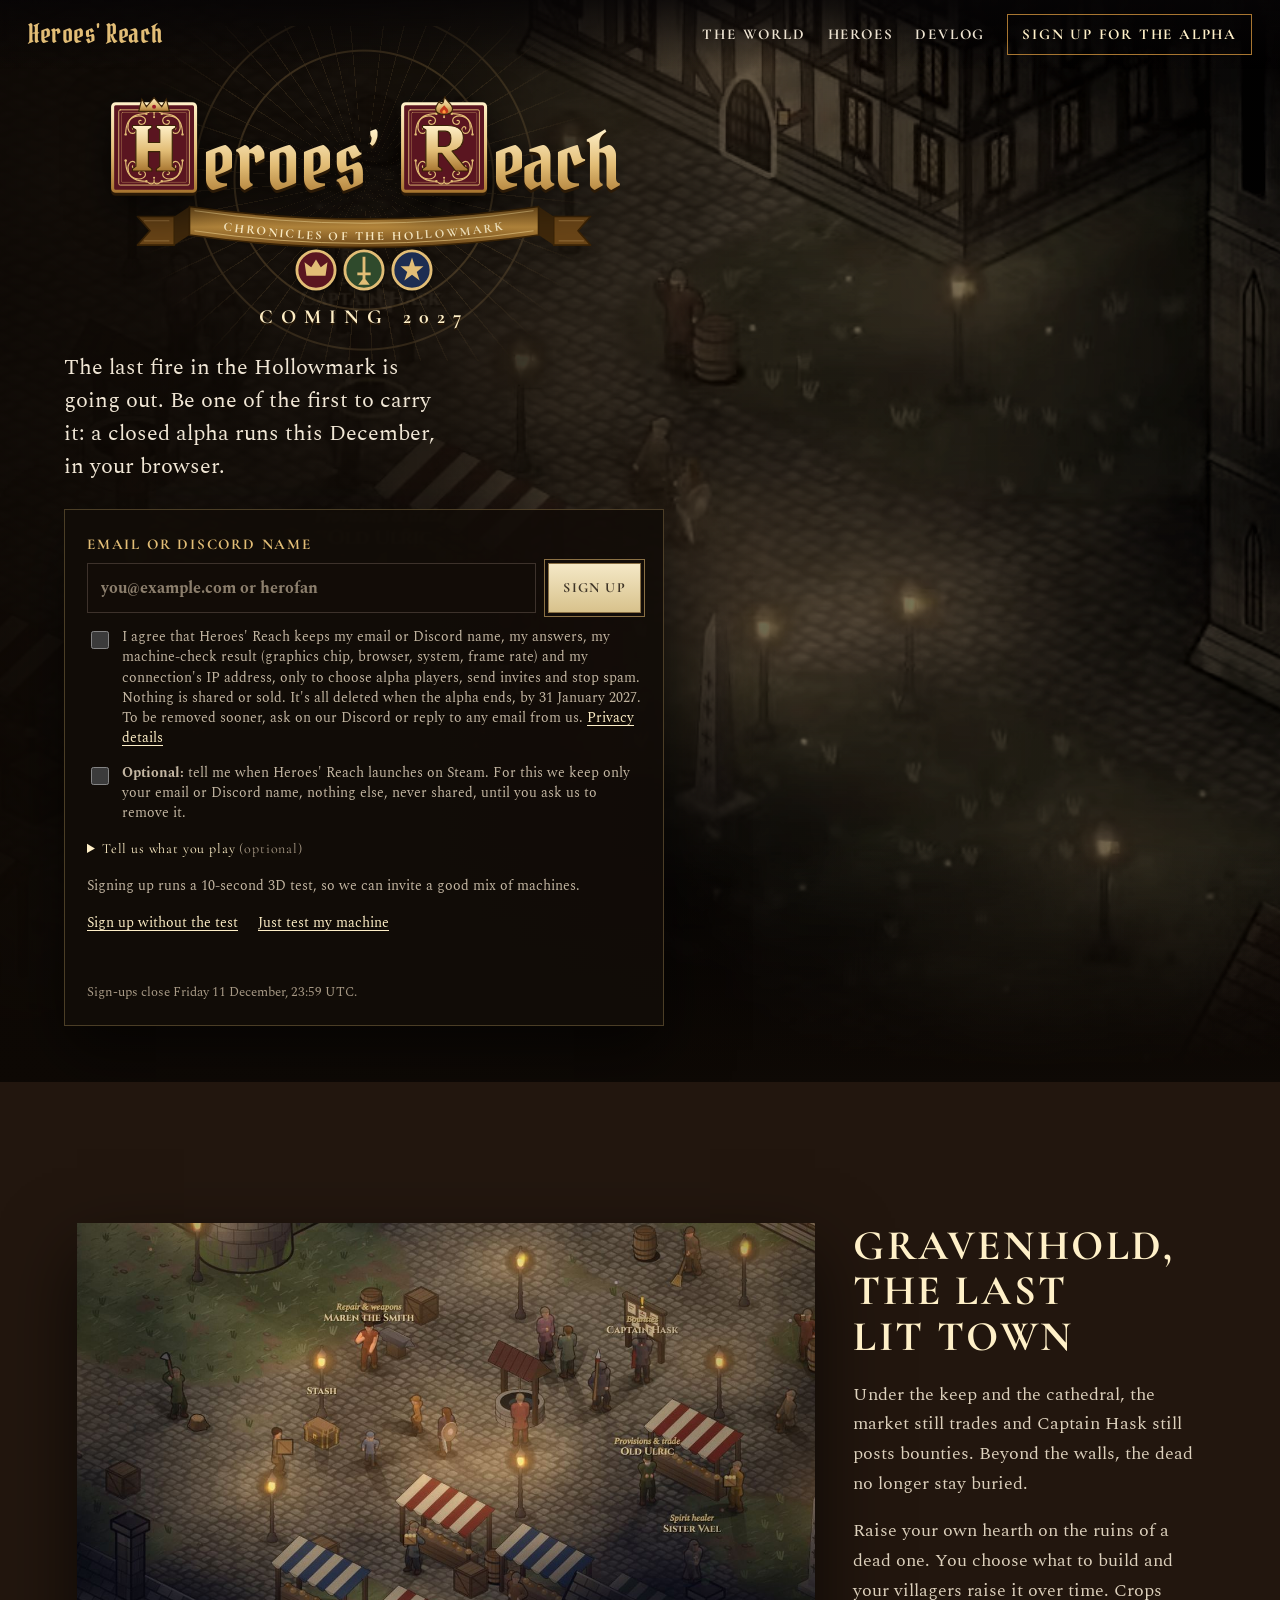
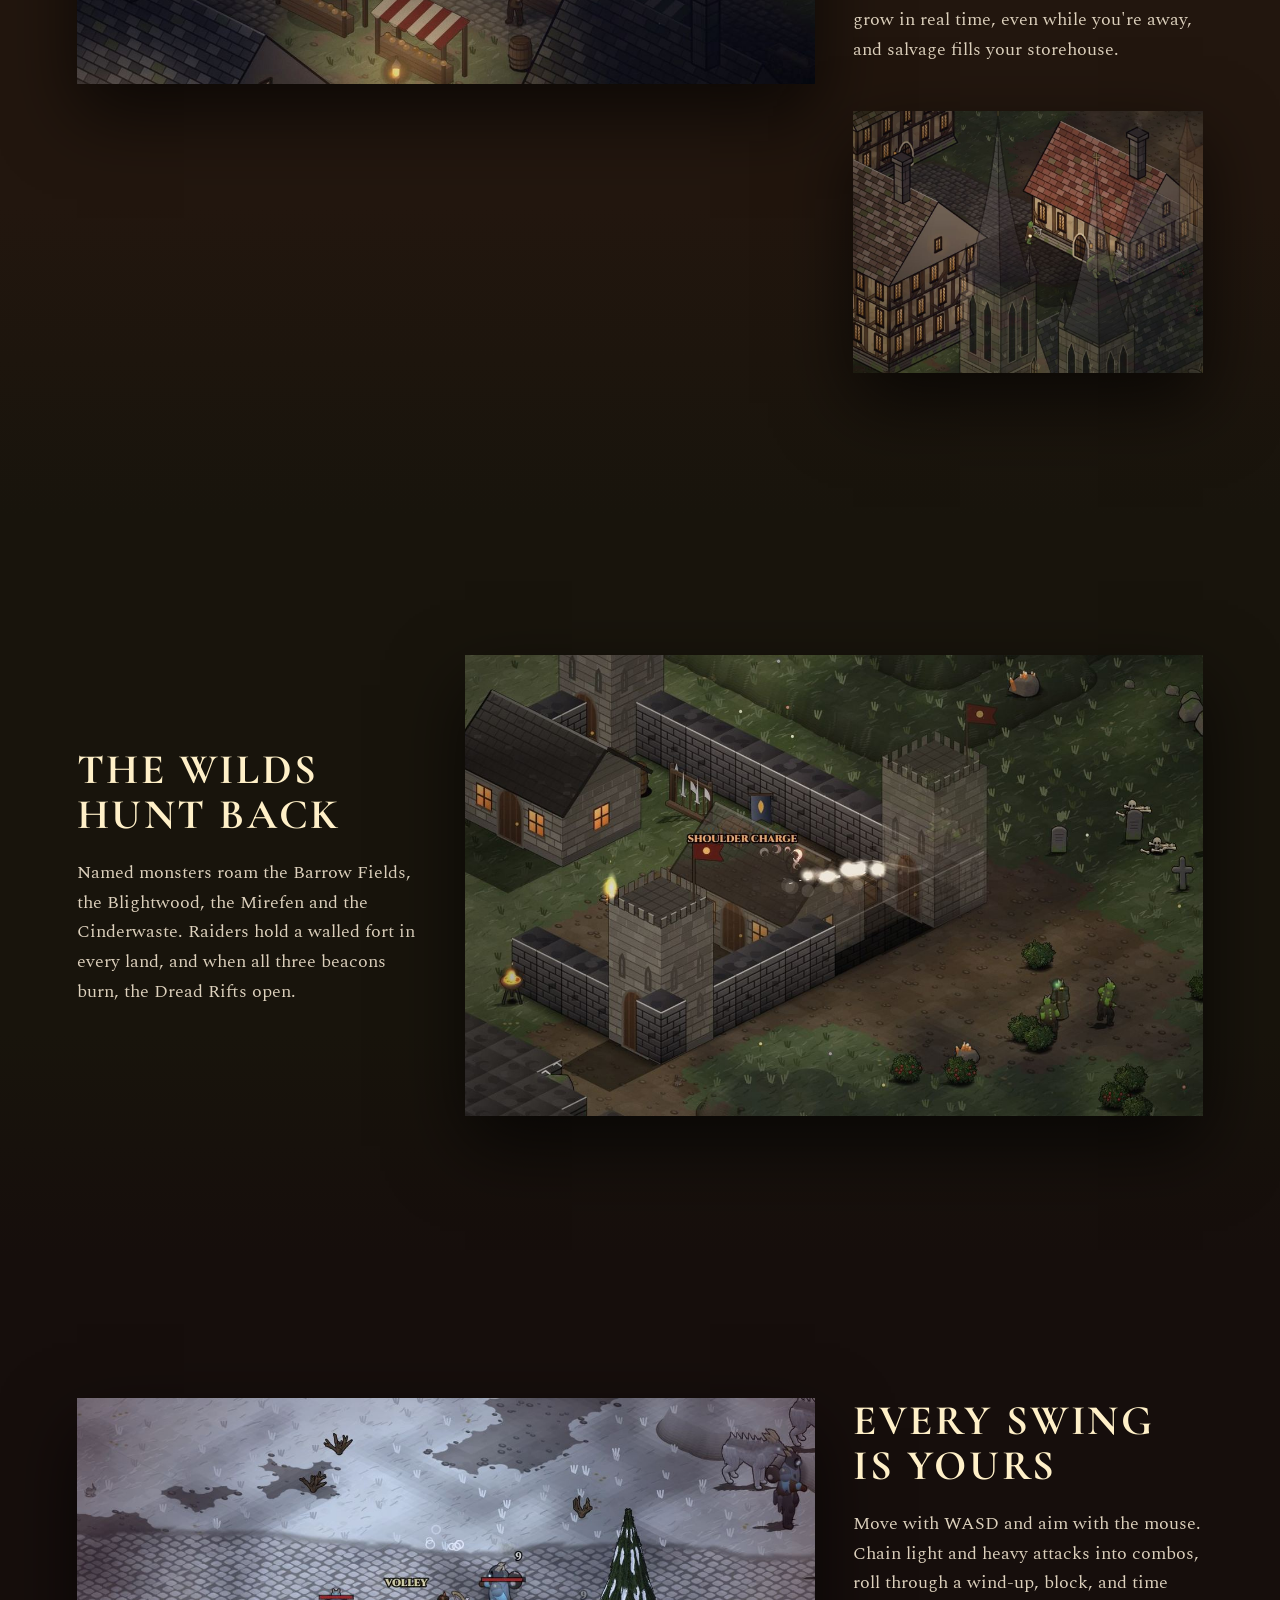
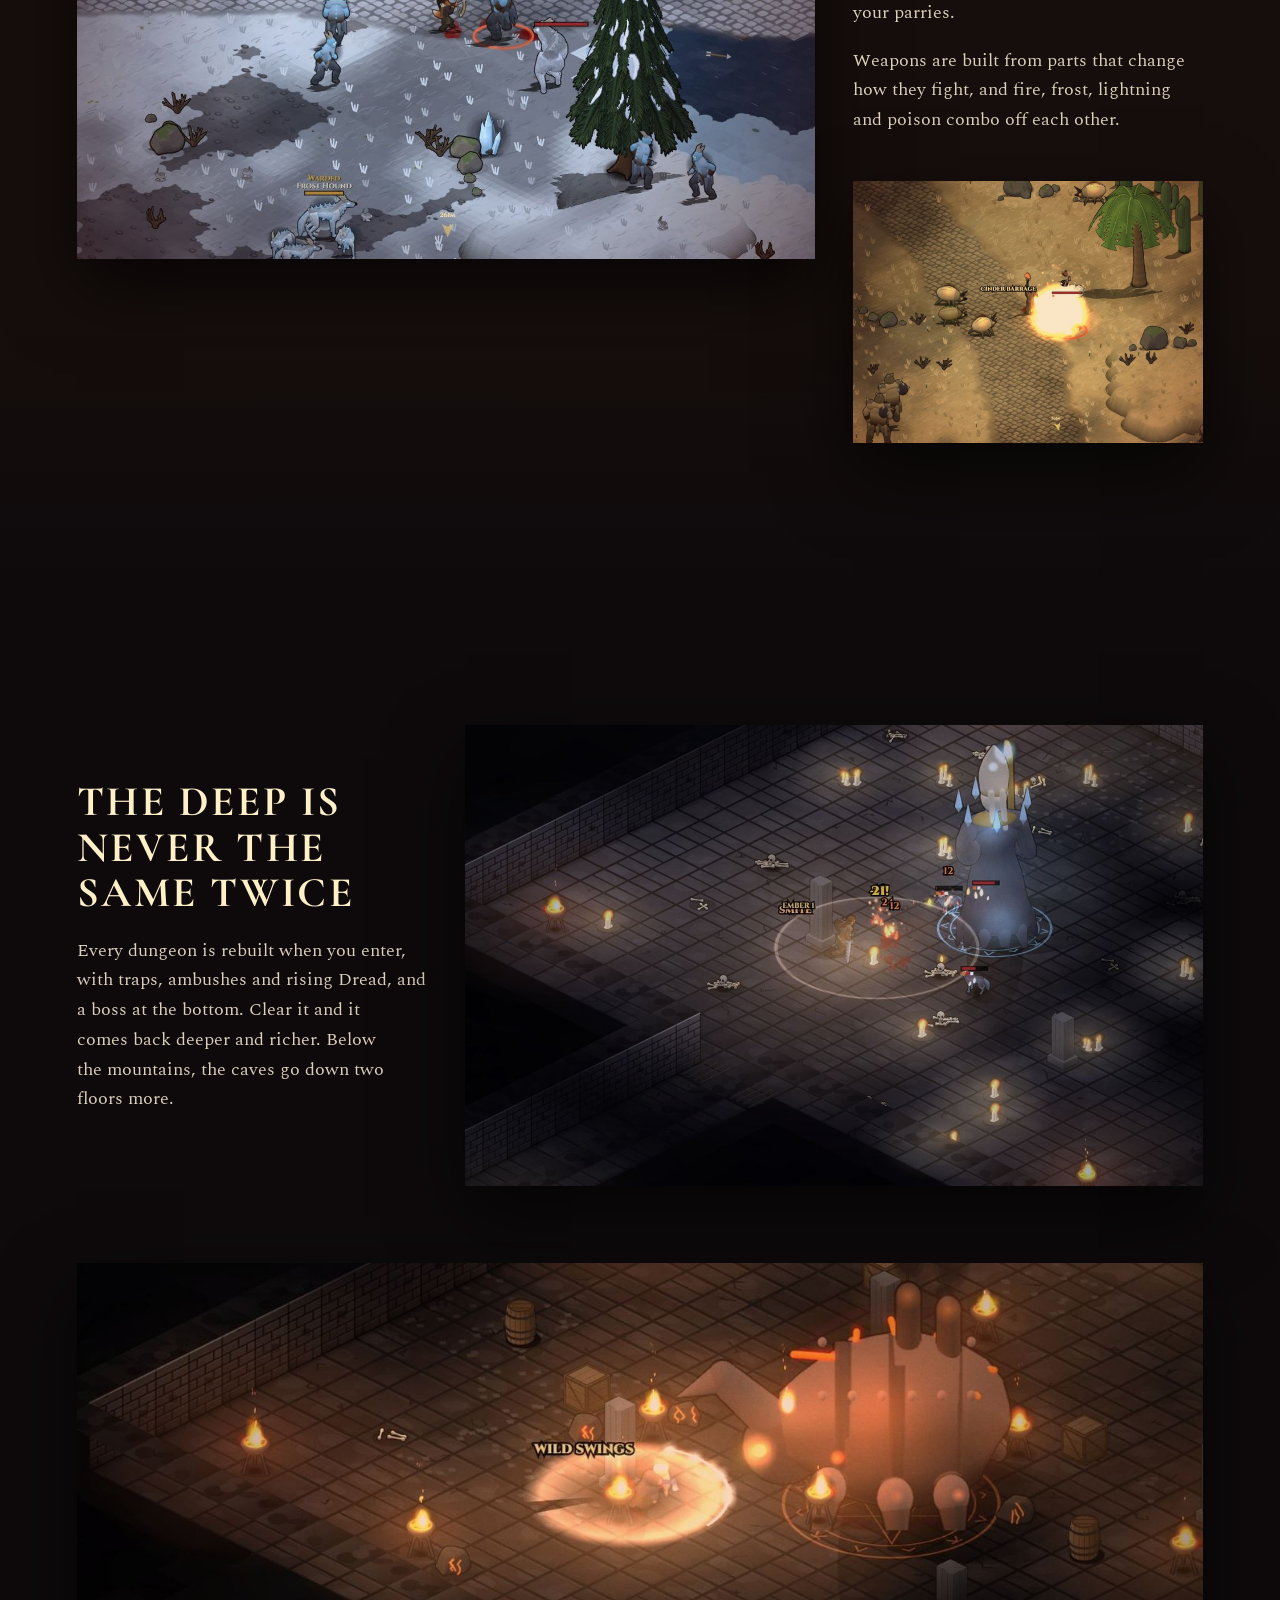
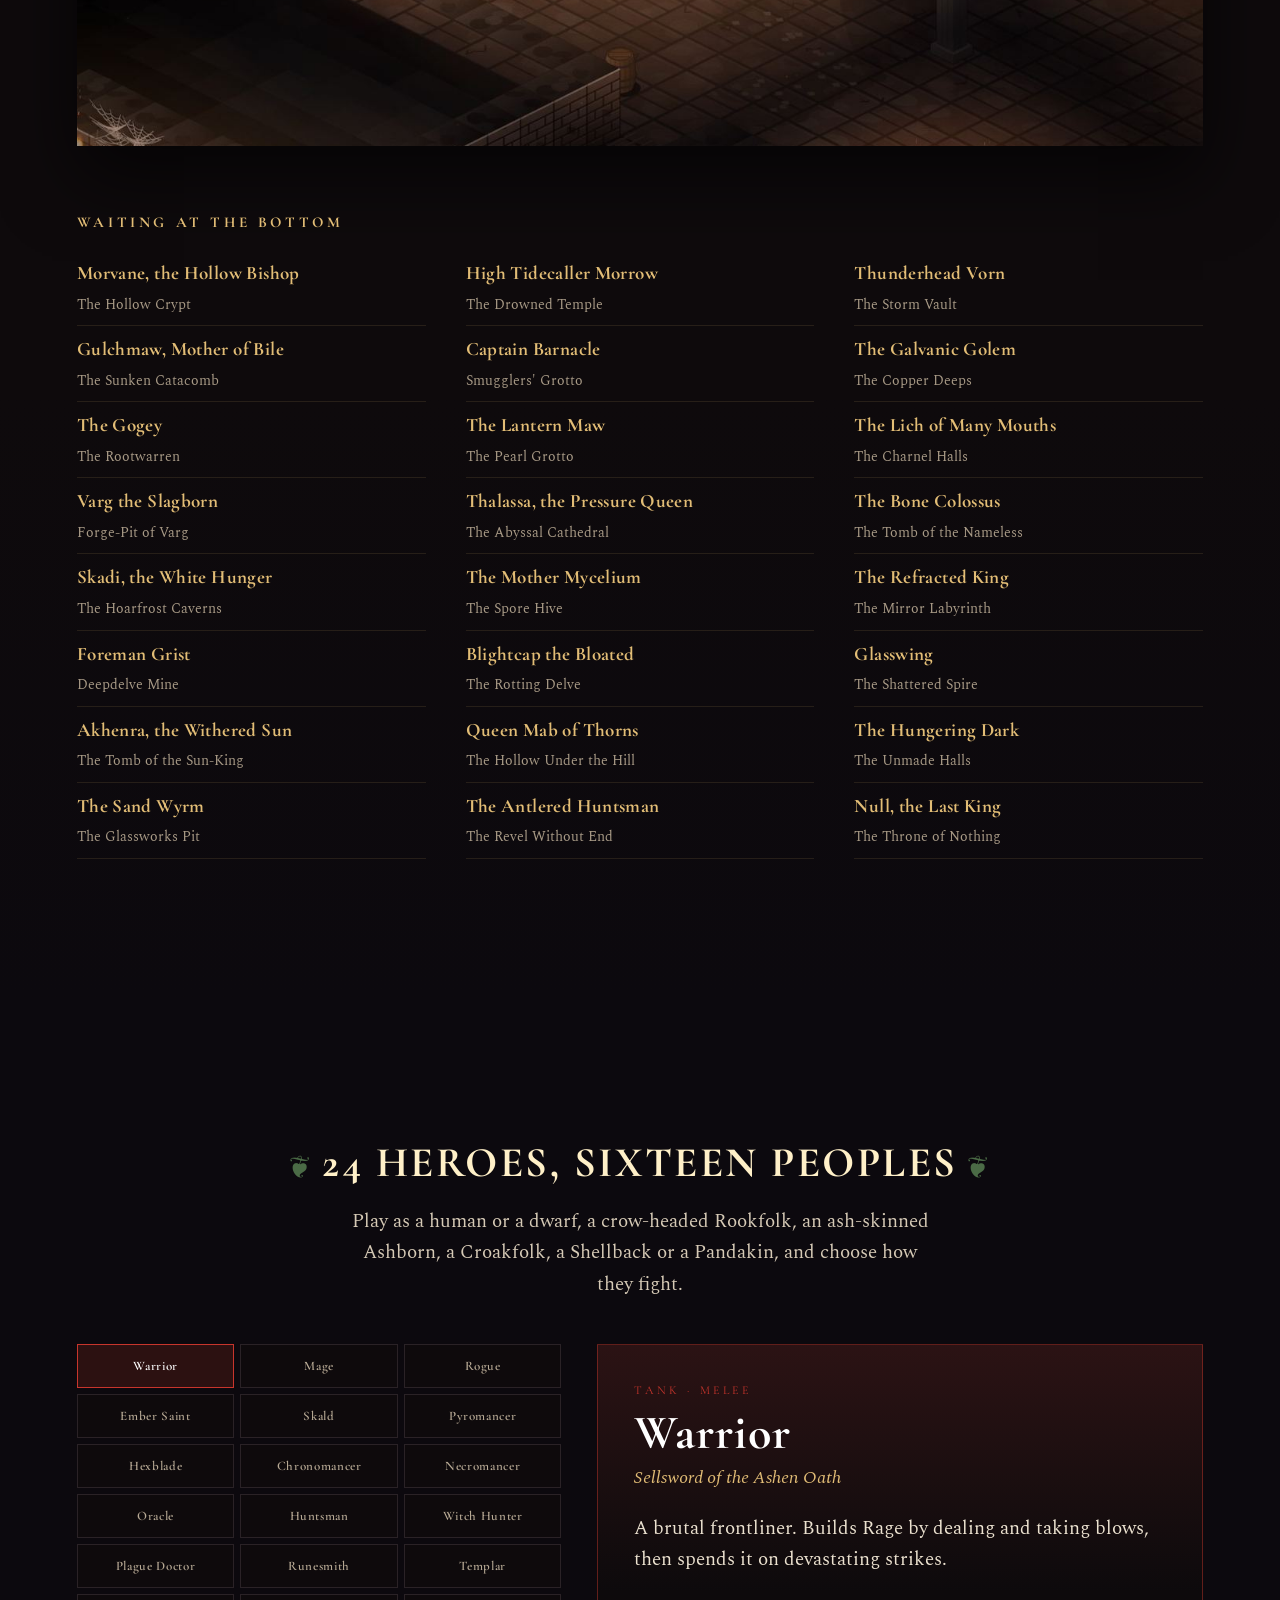
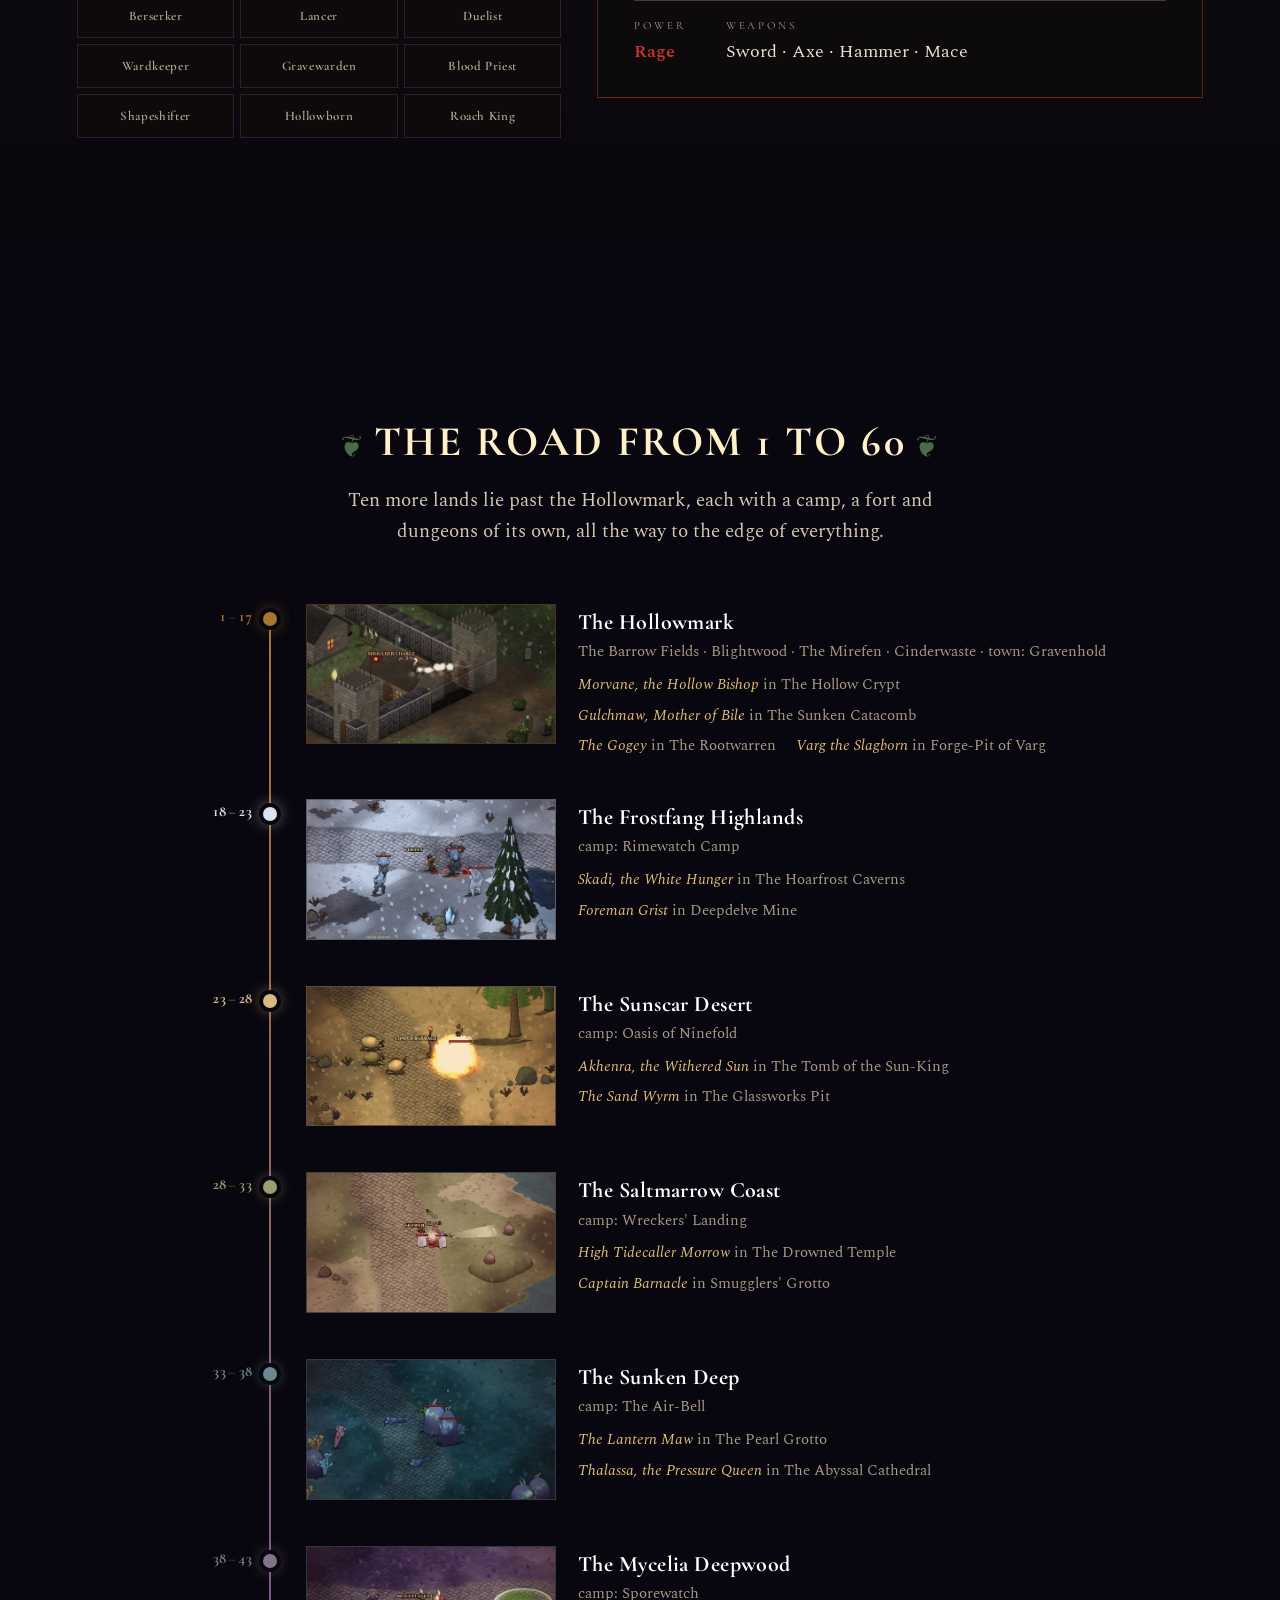
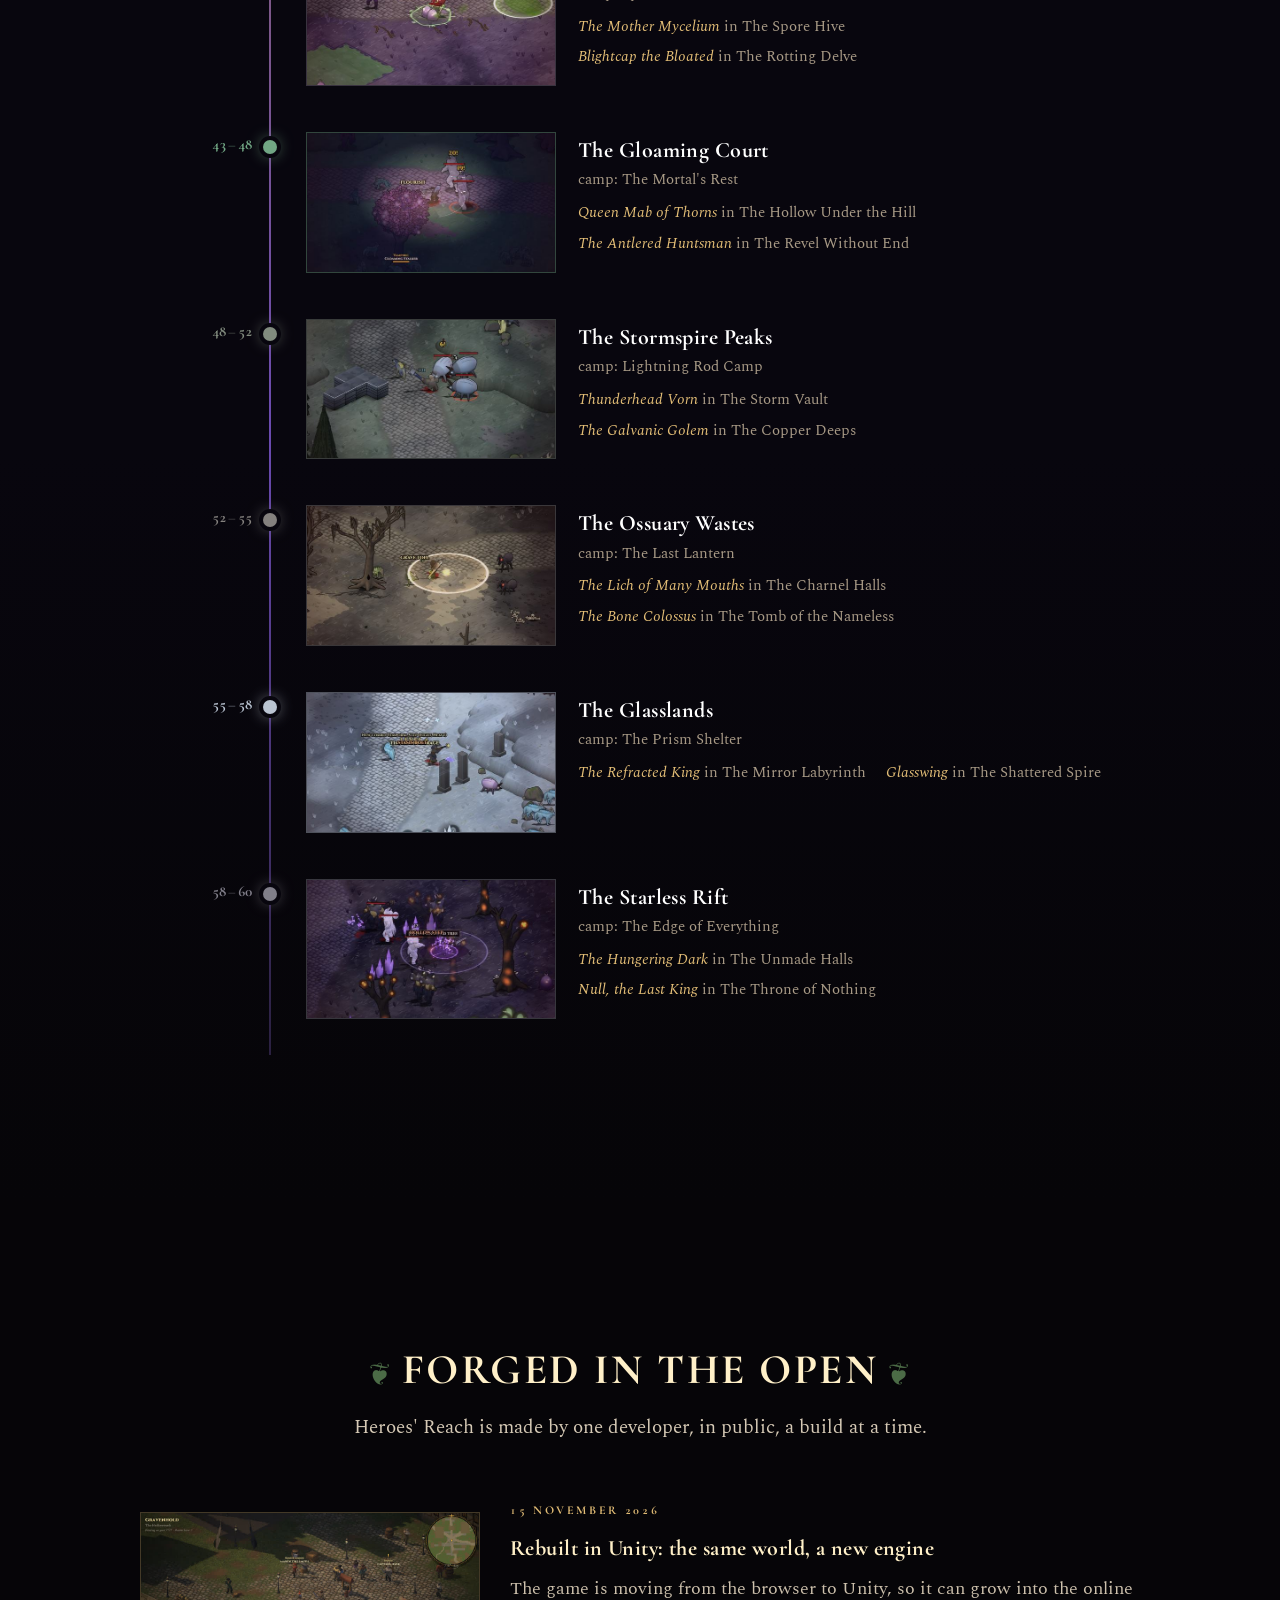
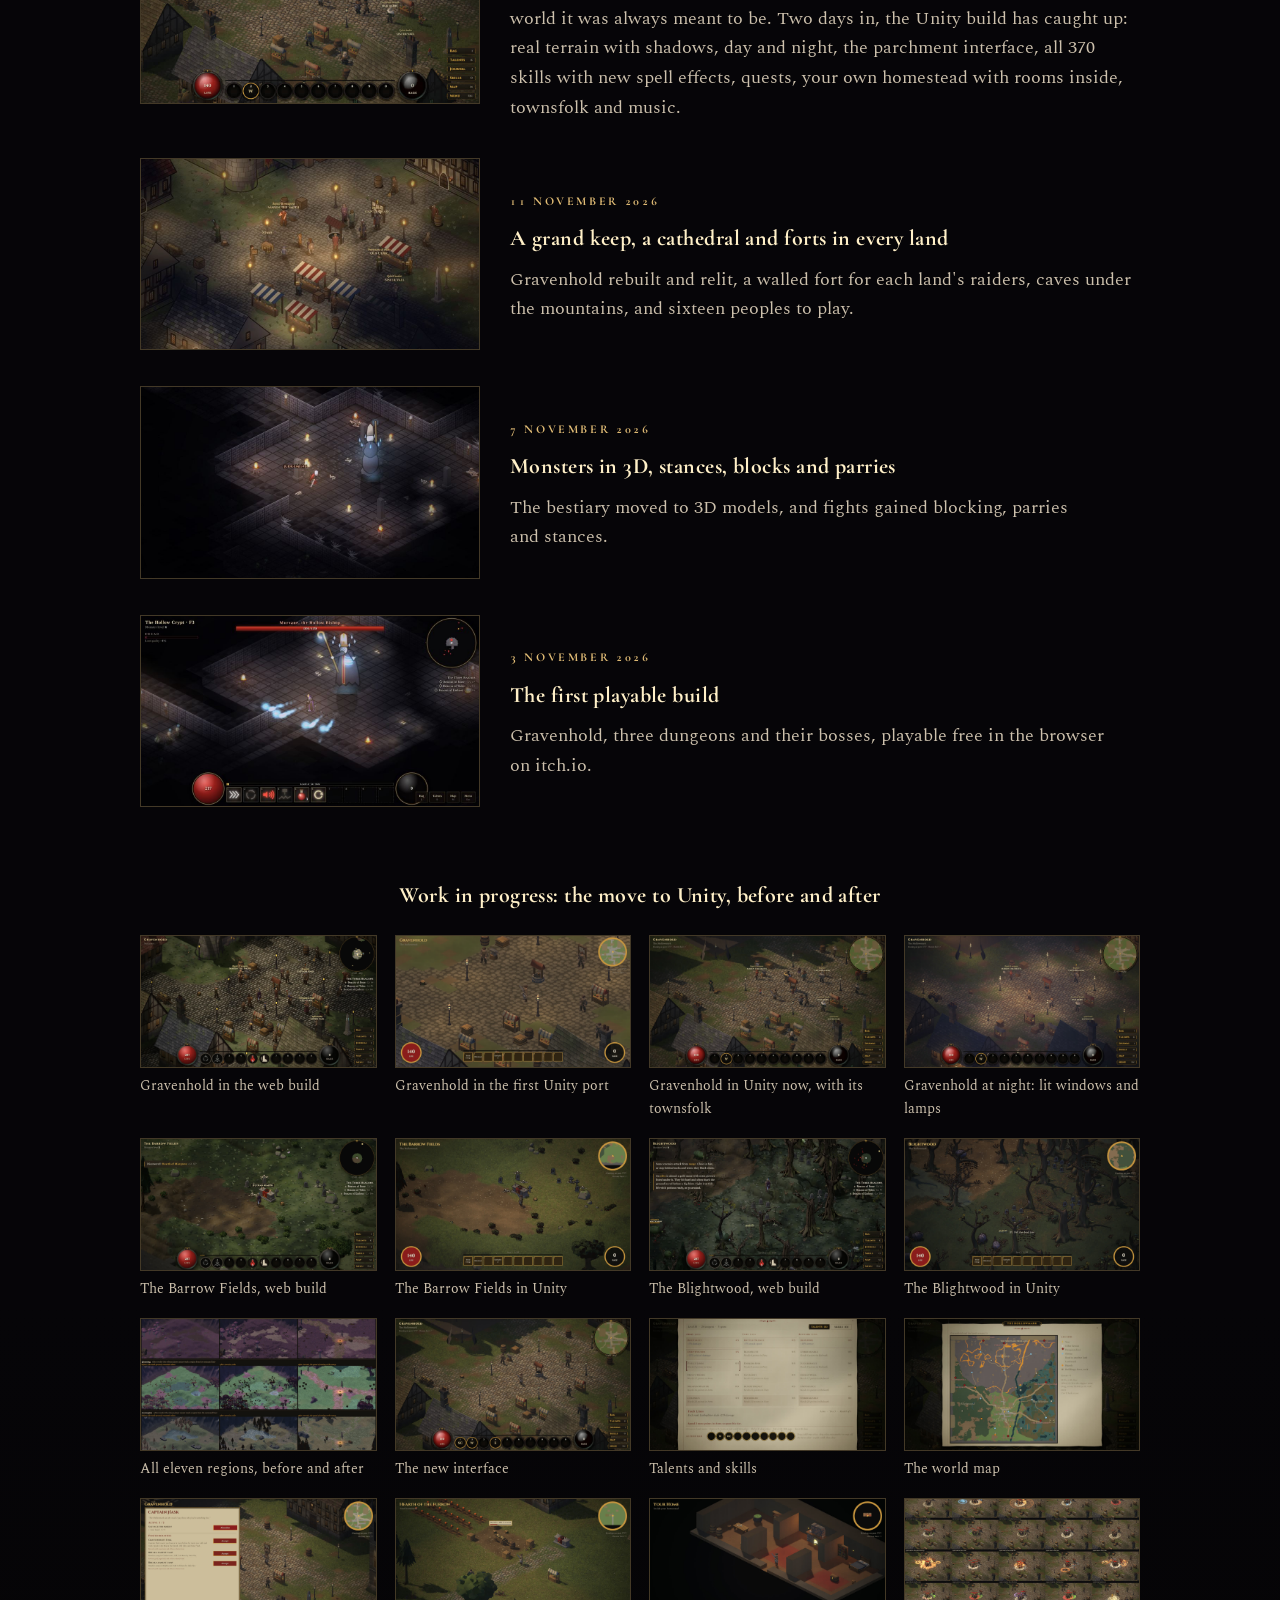
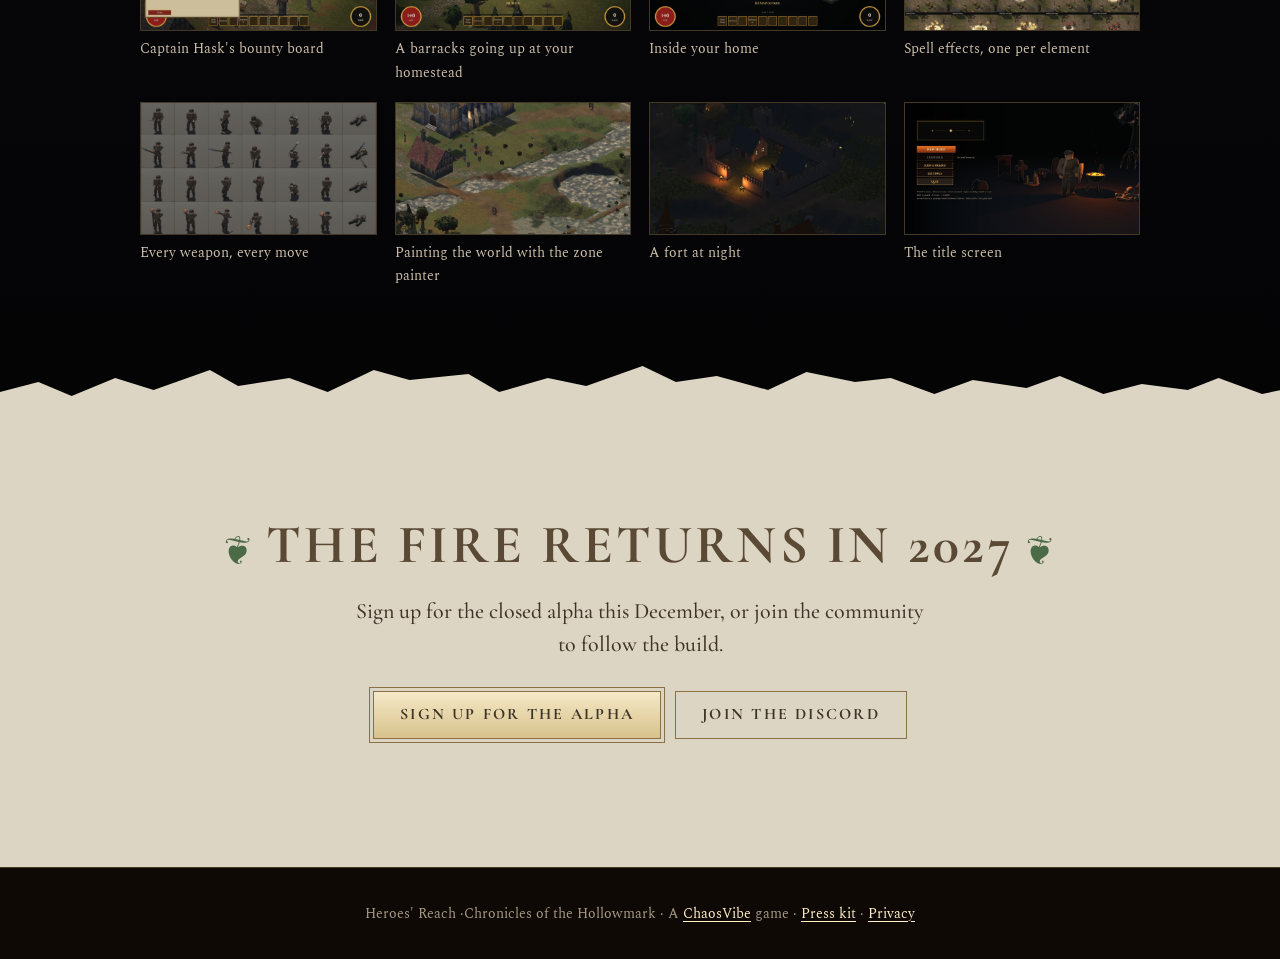
==== commit 8c010fd9: "Heroes' Reach website: a flame above the R" ====
--- a/index.html
+++ b/index.html
@@ -36,7 +36,7 @@
     <div class="lockup">
       <h1 class="word">
         <svg class="initial" viewBox="0 0 120 130" aria-hidden="true"><defs><linearGradient id="ig" x1="0" y1="0" x2="0" y2="1"><stop offset="0" stop-color="#fff0c8"/><stop offset=".55" stop-color="#e2bd76"/><stop offset="1" stop-color="#a87631"/></linearGradient></defs><rect x="6" y="10" width="108" height="114" rx="4" fill="#5a1520" stroke="url(#ig)" stroke-width="4"/><g class="fil" fill="none" stroke="#e2bd76" stroke-width="1.5" stroke-linecap="round" stroke-linejoin="round"><rect x="14" y="18" width="92" height="98" rx="2" stroke-width="1.2"/><rect x="17.5" y="21.5" width="85" height="91" rx="1.5" stroke-width=".6" opacity=".7"/><g><path d="M23 50C23 38 26 29 36 26.5C44 24.5 50 28.5 48.5 33.5C47.3 37.3 42.5 38 40.5 35.3C39 33.2 41 31 43 32"/><path d="M50 23C38 23 29 26 26.5 36C24.5 44 28.5 50 33.5 48.5C37.3 47.3 38 42.5 35.3 40.5C33.2 39 31 41 32 43"/><circle cx="23" cy="50" r="1.6" fill="#e2bd76" stroke="none"/><circle cx="50" cy="23" r="1.6" fill="#e2bd76" stroke="none"/></g><g transform="translate(120 0) scale(-1 1)"><path d="M23 50C23 38 26 29 36 26.5C44 24.5 50 28.5 48.5 33.5C47.3 37.3 42.5 38 40.5 35.3C39 33.2 41 31 43 32"/><path d="M50 23C38 23 29 26 26.5 36C24.5 44 28.5 50 33.5 48.5C37.3 47.3 38 42.5 35.3 40.5C33.2 39 31 41 32 43"/><circle cx="23" cy="50" r="1.6" fill="#e2bd76" stroke="none"/><circle cx="50" cy="23" r="1.6" fill="#e2bd76" stroke="none"/></g><g transform="translate(0 134) scale(1 -1)"><path d="M23 50C23 38 26 29 36 26.5C44 24.5 50 28.5 48.5 33.5C47.3 37.3 42.5 38 40.5 35.3C39 33.2 41 31 43 32"/><path d="M50 23C38 23 29 26 26.5 36C24.5 44 28.5 50 33.5 48.5C37.3 47.3 38 42.5 35.3 40.5C33.2 39 31 41 32 43"/><circle cx="23" cy="50" r="1.6" fill="#e2bd76" stroke="none"/><circle cx="50" cy="23" r="1.6" fill="#e2bd76" stroke="none"/></g><g transform="translate(120 134) scale(-1 -1)"><path d="M23 50C23 38 26 29 36 26.5C44 24.5 50 28.5 48.5 33.5C47.3 37.3 42.5 38 40.5 35.3C39 33.2 41 31 43 32"/><path d="M50 23C38 23 29 26 26.5 36C24.5 44 28.5 50 33.5 48.5C37.3 47.3 38 42.5 35.3 40.5C33.2 39 31 41 32 43"/><circle cx="23" cy="50" r="1.6" fill="#e2bd76" stroke="none"/><circle cx="50" cy="23" r="1.6" fill="#e2bd76" stroke="none"/></g><g><path d="M52 21.5C55 19 58 19 60 21.5C62 19 65 19 68 21.5M60 21.5V25"/><circle cx="60" cy="27.5" r="1.4" fill="#e2bd76" stroke="none"/></g><g transform="translate(0 134) scale(1 -1)"><path d="M52 21.5C55 19 58 19 60 21.5C62 19 65 19 68 21.5M60 21.5V25"/><circle cx="60" cy="27.5" r="1.4" fill="#e2bd76" stroke="none"/></g></g><g transform="translate(60 68) scale(0.74) translate(-60 -68)"><path d="M22 28h34v4l-6 4v22h20V36l-6-4v-4h34v4l-6 4v64l6 4v4H64v-4l6-4V74H50v26l6 4v4H22v-4l6-4V36l-6-4z" fill="url(#ig)" stroke="#3a2306" stroke-width="2" stroke-linejoin="round"/></g><path d="M44 4l6 10 10-12 10 12 6-10 4 16H40z" fill="url(#ig)" stroke="#3a2306" stroke-width="1.5"/><circle cx="60" cy="14" r="2.6" fill="#9b1b2a"/></svg>
-        <span class="rest" aria-hidden="true">eroes’</span><svg class="initial r" viewBox="0 0 120 130" aria-hidden="true"><rect x="6" y="10" width="108" height="114" rx="4" fill="#5a1520" stroke="url(#ig)" stroke-width="4"/><g class="fil" fill="none" stroke="#e2bd76" stroke-width="1.5" stroke-linecap="round" stroke-linejoin="round"><rect x="14" y="18" width="92" height="98" rx="2" stroke-width="1.2"/><rect x="17.5" y="21.5" width="85" height="91" rx="1.5" stroke-width=".6" opacity=".7"/><g><path d="M23 50C23 38 26 29 36 26.5C44 24.5 50 28.5 48.5 33.5C47.3 37.3 42.5 38 40.5 35.3C39 33.2 41 31 43 32"/><path d="M50 23C38 23 29 26 26.5 36C24.5 44 28.5 50 33.5 48.5C37.3 47.3 38 42.5 35.3 40.5C33.2 39 31 41 32 43"/><circle cx="23" cy="50" r="1.6" fill="#e2bd76" stroke="none"/><circle cx="50" cy="23" r="1.6" fill="#e2bd76" stroke="none"/></g><g transform="translate(120 0) scale(-1 1)"><path d="M23 50C23 38 26 29 36 26.5C44 24.5 50 28.5 48.5 33.5C47.3 37.3 42.5 38 40.5 35.3C39 33.2 41 31 43 32"/><path d="M50 23C38 23 29 26 26.5 36C24.5 44 28.5 50 33.5 48.5C37.3 47.3 38 42.5 35.3 40.5C33.2 39 31 41 32 43"/><circle cx="23" cy="50" r="1.6" fill="#e2bd76" stroke="none"/><circle cx="50" cy="23" r="1.6" fill="#e2bd76" stroke="none"/></g><g transform="translate(0 134) scale(1 -1)"><path d="M23 50C23 38 26 29 36 26.5C44 24.5 50 28.5 48.5 33.5C47.3 37.3 42.5 38 40.5 35.3C39 33.2 41 31 43 32"/><path d="M50 23C38 23 29 26 26.5 36C24.5 44 28.5 50 33.5 48.5C37.3 47.3 38 42.5 35.3 40.5C33.2 39 31 41 32 43"/><circle cx="23" cy="50" r="1.6" fill="#e2bd76" stroke="none"/><circle cx="50" cy="23" r="1.6" fill="#e2bd76" stroke="none"/></g><g transform="translate(120 134) scale(-1 -1)"><path d="M23 50C23 38 26 29 36 26.5C44 24.5 50 28.5 48.5 33.5C47.3 37.3 42.5 38 40.5 35.3C39 33.2 41 31 43 32"/><path d="M50 23C38 23 29 26 26.5 36C24.5 44 28.5 50 33.5 48.5C37.3 47.3 38 42.5 35.3 40.5C33.2 39 31 41 32 43"/><circle cx="23" cy="50" r="1.6" fill="#e2bd76" stroke="none"/><circle cx="50" cy="23" r="1.6" fill="#e2bd76" stroke="none"/></g><g><path d="M52 21.5C55 19 58 19 60 21.5C62 19 65 19 68 21.5M60 21.5V25"/><circle cx="60" cy="27.5" r="1.4" fill="#e2bd76" stroke="none"/></g><g transform="translate(0 134) scale(1 -1)"><path d="M52 21.5C55 19 58 19 60 21.5C62 19 65 19 68 21.5M60 21.5V25"/><circle cx="60" cy="27.5" r="1.4" fill="#e2bd76" stroke="none"/></g></g><g transform="translate(60 68) scale(0.74) translate(-60 -68)"><path fill-rule="evenodd" d="M22 28H66C86 28 94 38 94 50C94 63 86 70 74 73L96 100L102 104V108H80L56 77H50V100L56 104V108H22V104L28 100V36L22 32ZM50 38H62C70 38 72 43 72 51C72 59 70 64 62 65H50Z" fill="url(#ig)" stroke="#3a2306" stroke-width="2" stroke-linejoin="round"/></g></svg><span class="rest" aria-hidden="true">each</span><span class="sr">Heroes' Reach</span>
+        <span class="rest" aria-hidden="true">eroes’</span><svg class="initial r" viewBox="0 0 120 130" aria-hidden="true"><rect x="6" y="10" width="108" height="114" rx="4" fill="#5a1520" stroke="url(#ig)" stroke-width="4"/><g class="fil" fill="none" stroke="#e2bd76" stroke-width="1.5" stroke-linecap="round" stroke-linejoin="round"><rect x="14" y="18" width="92" height="98" rx="2" stroke-width="1.2"/><rect x="17.5" y="21.5" width="85" height="91" rx="1.5" stroke-width=".6" opacity=".7"/><g><path d="M23 50C23 38 26 29 36 26.5C44 24.5 50 28.5 48.5 33.5C47.3 37.3 42.5 38 40.5 35.3C39 33.2 41 31 43 32"/><path d="M50 23C38 23 29 26 26.5 36C24.5 44 28.5 50 33.5 48.5C37.3 47.3 38 42.5 35.3 40.5C33.2 39 31 41 32 43"/><circle cx="23" cy="50" r="1.6" fill="#e2bd76" stroke="none"/><circle cx="50" cy="23" r="1.6" fill="#e2bd76" stroke="none"/></g><g transform="translate(120 0) scale(-1 1)"><path d="M23 50C23 38 26 29 36 26.5C44 24.5 50 28.5 48.5 33.5C47.3 37.3 42.5 38 40.5 35.3C39 33.2 41 31 43 32"/><path d="M50 23C38 23 29 26 26.5 36C24.5 44 28.5 50 33.5 48.5C37.3 47.3 38 42.5 35.3 40.5C33.2 39 31 41 32 43"/><circle cx="23" cy="50" r="1.6" fill="#e2bd76" stroke="none"/><circle cx="50" cy="23" r="1.6" fill="#e2bd76" stroke="none"/></g><g transform="translate(0 134) scale(1 -1)"><path d="M23 50C23 38 26 29 36 26.5C44 24.5 50 28.5 48.5 33.5C47.3 37.3 42.5 38 40.5 35.3C39 33.2 41 31 43 32"/><path d="M50 23C38 23 29 26 26.5 36C24.5 44 28.5 50 33.5 48.5C37.3 47.3 38 42.5 35.3 40.5C33.2 39 31 41 32 43"/><circle cx="23" cy="50" r="1.6" fill="#e2bd76" stroke="none"/><circle cx="50" cy="23" r="1.6" fill="#e2bd76" stroke="none"/></g><g transform="translate(120 134) scale(-1 -1)"><path d="M23 50C23 38 26 29 36 26.5C44 24.5 50 28.5 48.5 33.5C47.3 37.3 42.5 38 40.5 35.3C39 33.2 41 31 43 32"/><path d="M50 23C38 23 29 26 26.5 36C24.5 44 28.5 50 33.5 48.5C37.3 47.3 38 42.5 35.3 40.5C33.2 39 31 41 32 43"/><circle cx="23" cy="50" r="1.6" fill="#e2bd76" stroke="none"/><circle cx="50" cy="23" r="1.6" fill="#e2bd76" stroke="none"/></g><g><path d="M52 21.5C55 19 58 19 60 21.5C62 19 65 19 68 21.5M60 21.5V25"/><circle cx="60" cy="27.5" r="1.4" fill="#e2bd76" stroke="none"/></g><g transform="translate(0 134) scale(1 -1)"><path d="M52 21.5C55 19 58 19 60 21.5C62 19 65 19 68 21.5M60 21.5V25"/><circle cx="60" cy="27.5" r="1.4" fill="#e2bd76" stroke="none"/></g></g><g transform="translate(60 68) scale(0.74) translate(-60 -68)"><path fill-rule="evenodd" d="M22 28H66C86 28 94 38 94 50C94 63 86 70 74 73L96 100L102 104V108H80L56 77H50V100L56 104V108H22V104L28 100V36L22 32ZM50 38H62C70 38 72 43 72 51C72 59 70 64 62 65H50Z" fill="url(#ig)" stroke="#3a2306" stroke-width="2" stroke-linejoin="round"/></g><path d="M61 1C62 7 71 10 71 17C71 22 66.5 24 60 24C53.5 24 49 22 49 17C49 12.5 52 10.5 53.5 7C55 10 57 10.5 58.5 9C60 7.5 59 4 61 1Z" fill="url(#ig)" stroke="#3a2306" stroke-width="1.5" stroke-linejoin="round"/><path d="M60 12C62.3 15 65.5 16.5 65.5 20C65.5 22.3 63.3 23 60 23C56.7 23 54.5 22.3 54.5 20C54.5 16.8 57.7 15.8 60 12Z" fill="#c0391b"/><path d="M60 17.5C61.2 19 62.2 19.6 62.2 21C62.2 22 61.3 22.5 60 22.5C58.7 22.5 57.8 22 57.8 21C57.8 19.6 58.8 19 60 17.5Z" fill="#ff9a3c"/></svg><span class="rest" aria-hidden="true">each</span><span class="sr">Heroes' Reach</span>
       </h1>
       <svg class="ribbon" viewBox="0 0 560 92" role="img" aria-label="Chronicles of the Hollowmark">
         <defs><linearGradient id="rg" x1="0" y1="0" x2="0" y2="1"><stop offset="0" stop-color="#7b5520"/><stop offset=".5" stop-color="#b98a3e"/><stop offset="1" stop-color="#6a4517"/></linearGradient></defs>
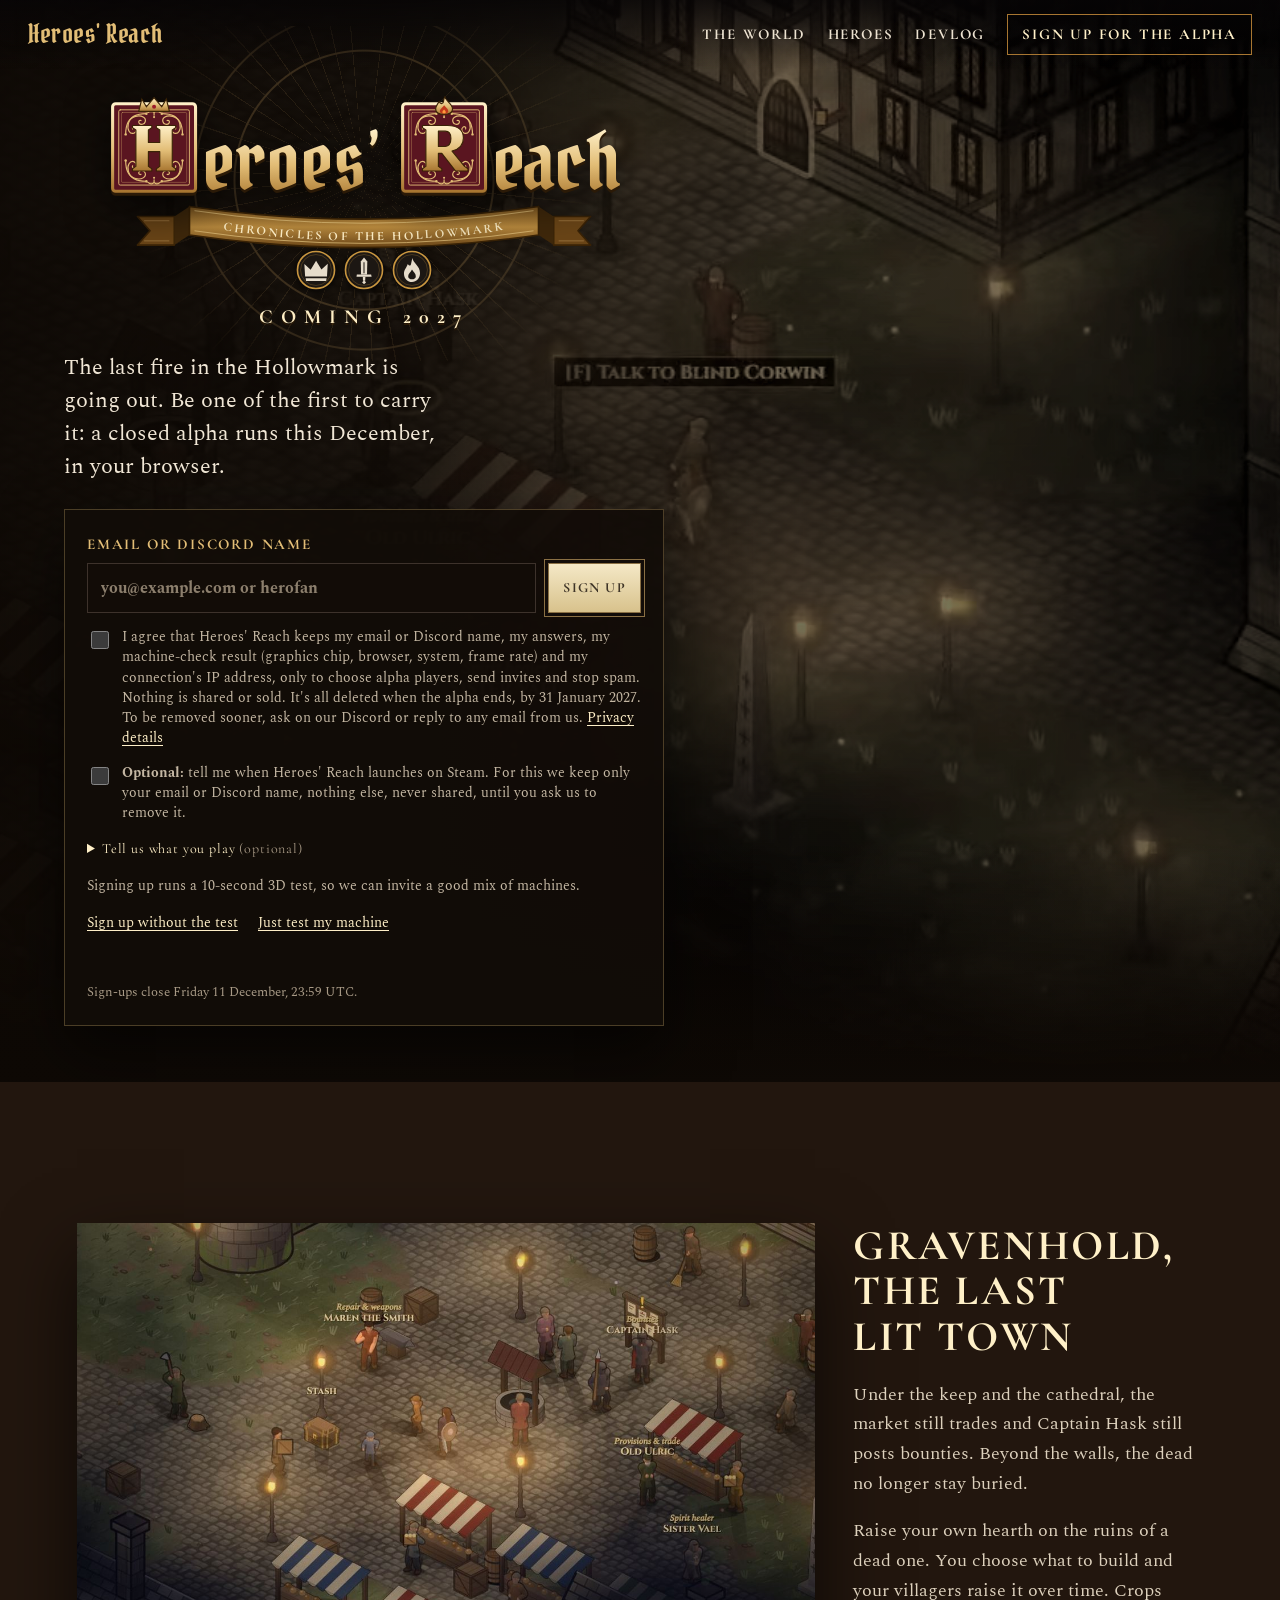
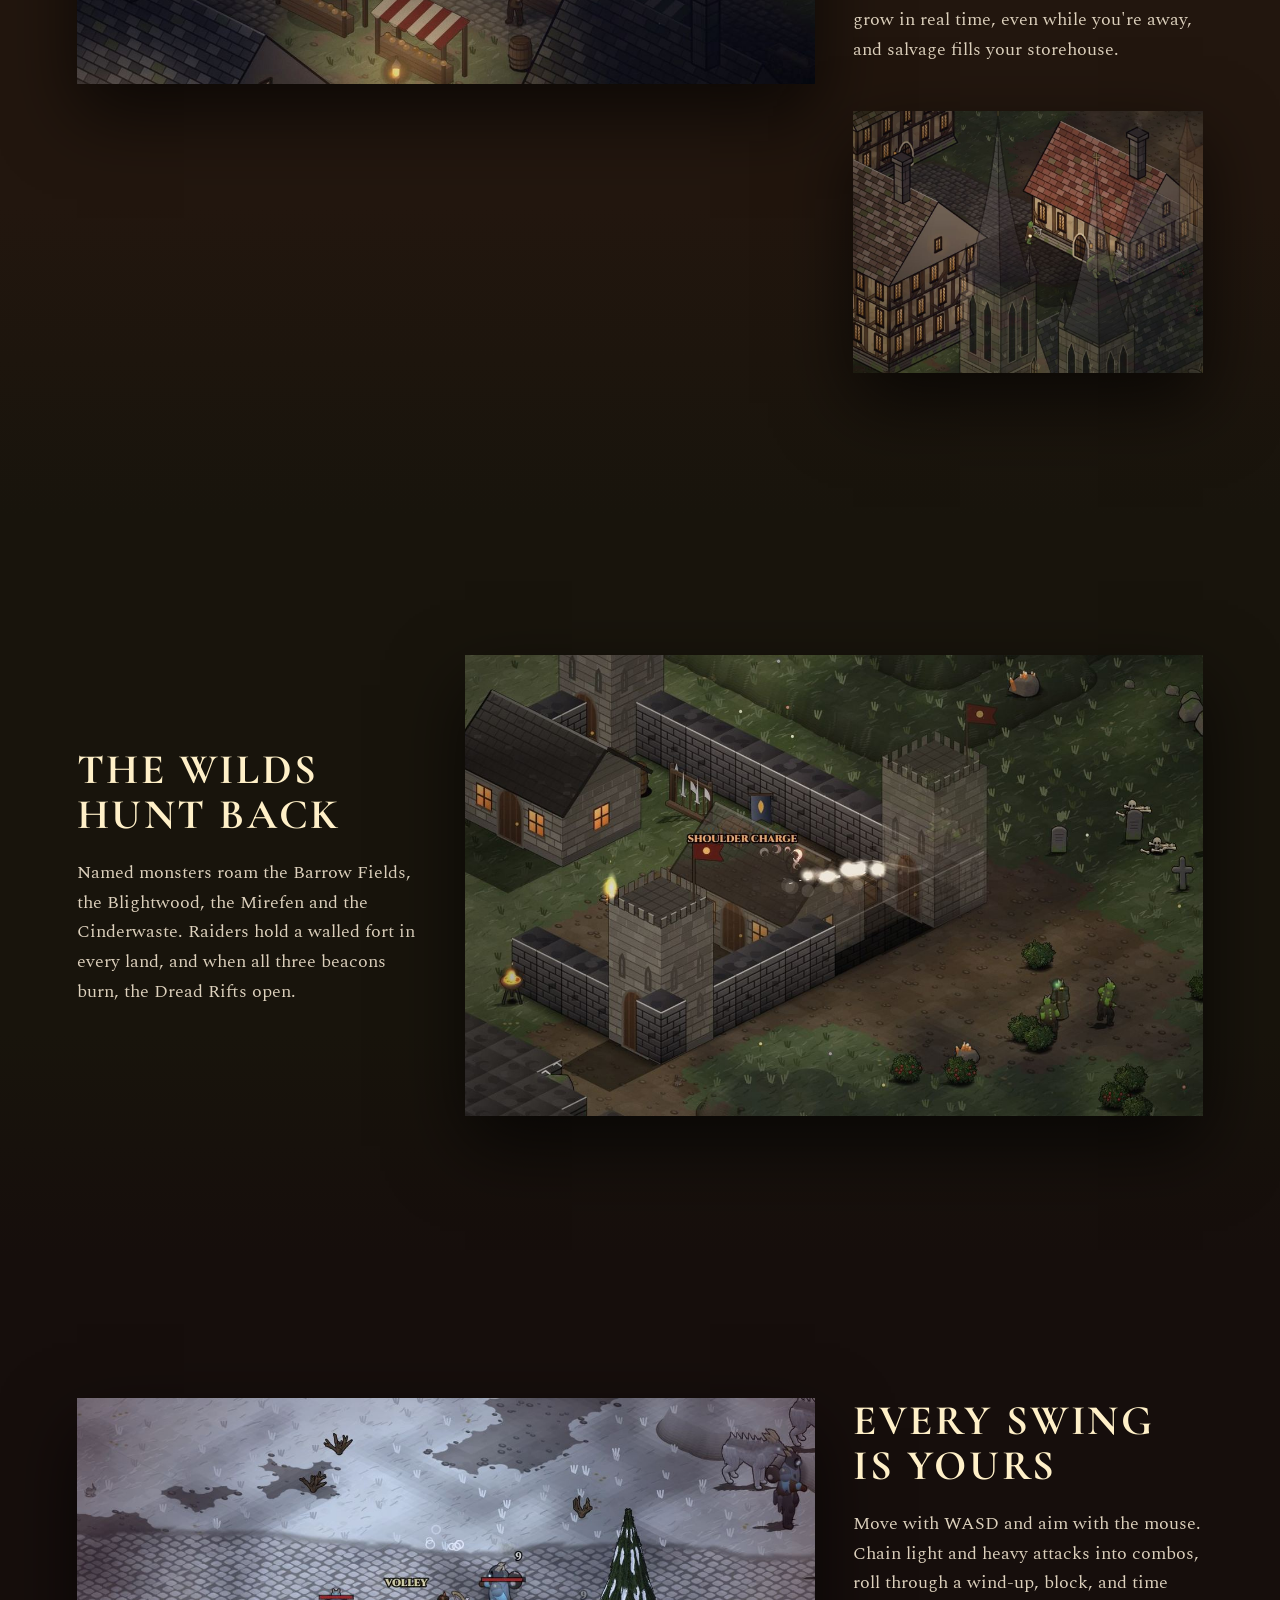
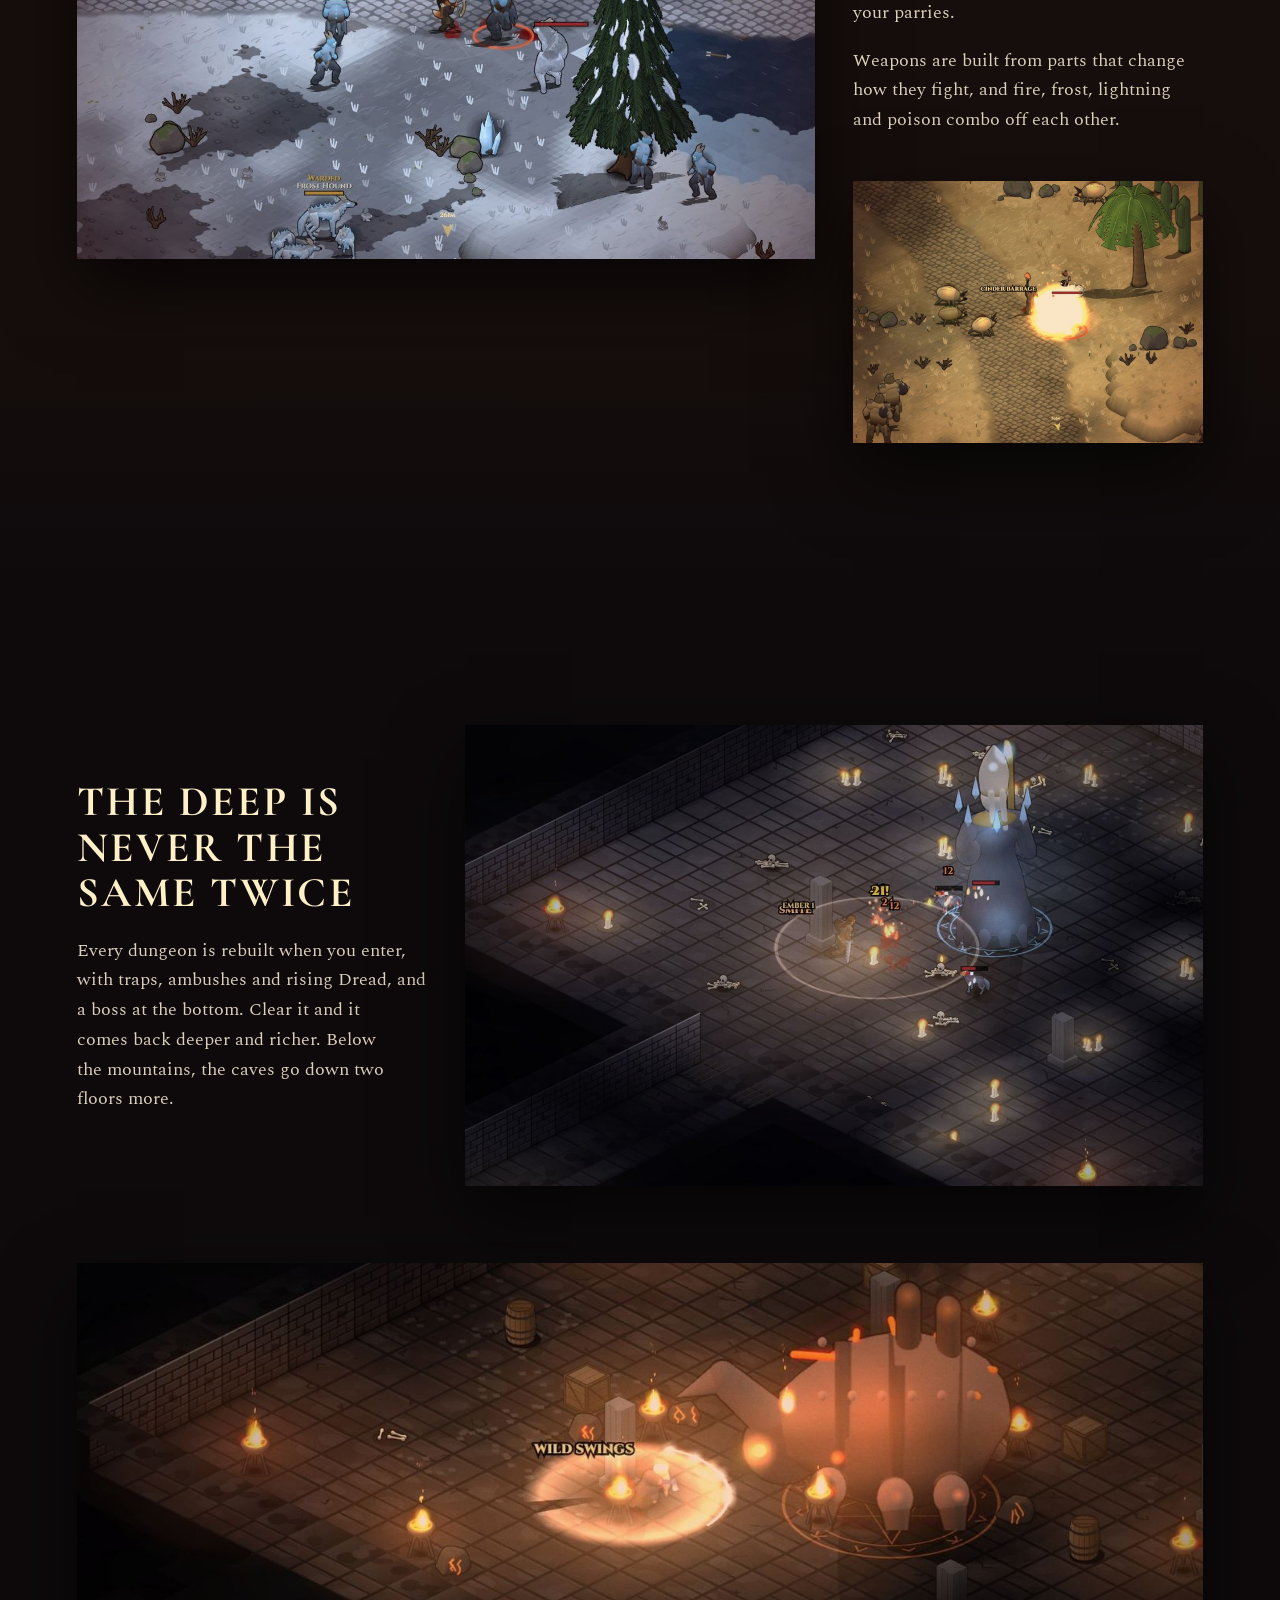
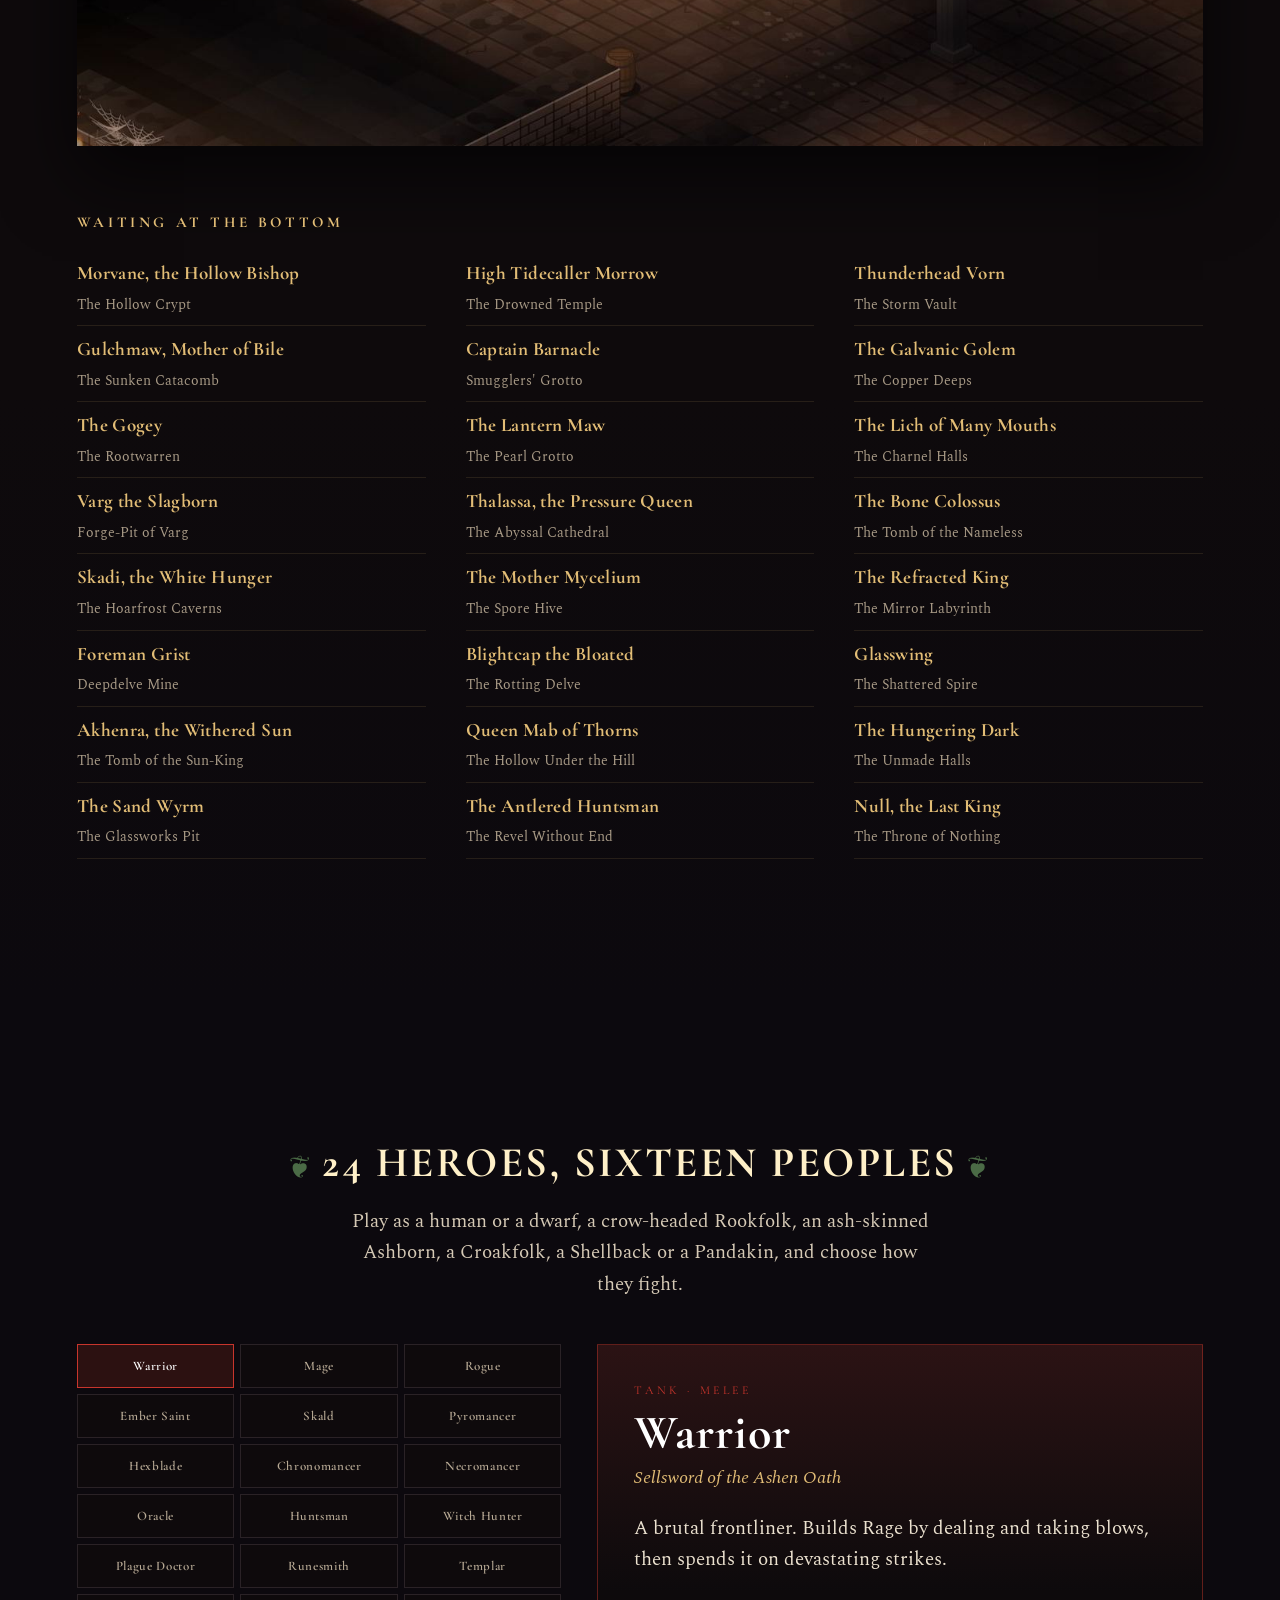
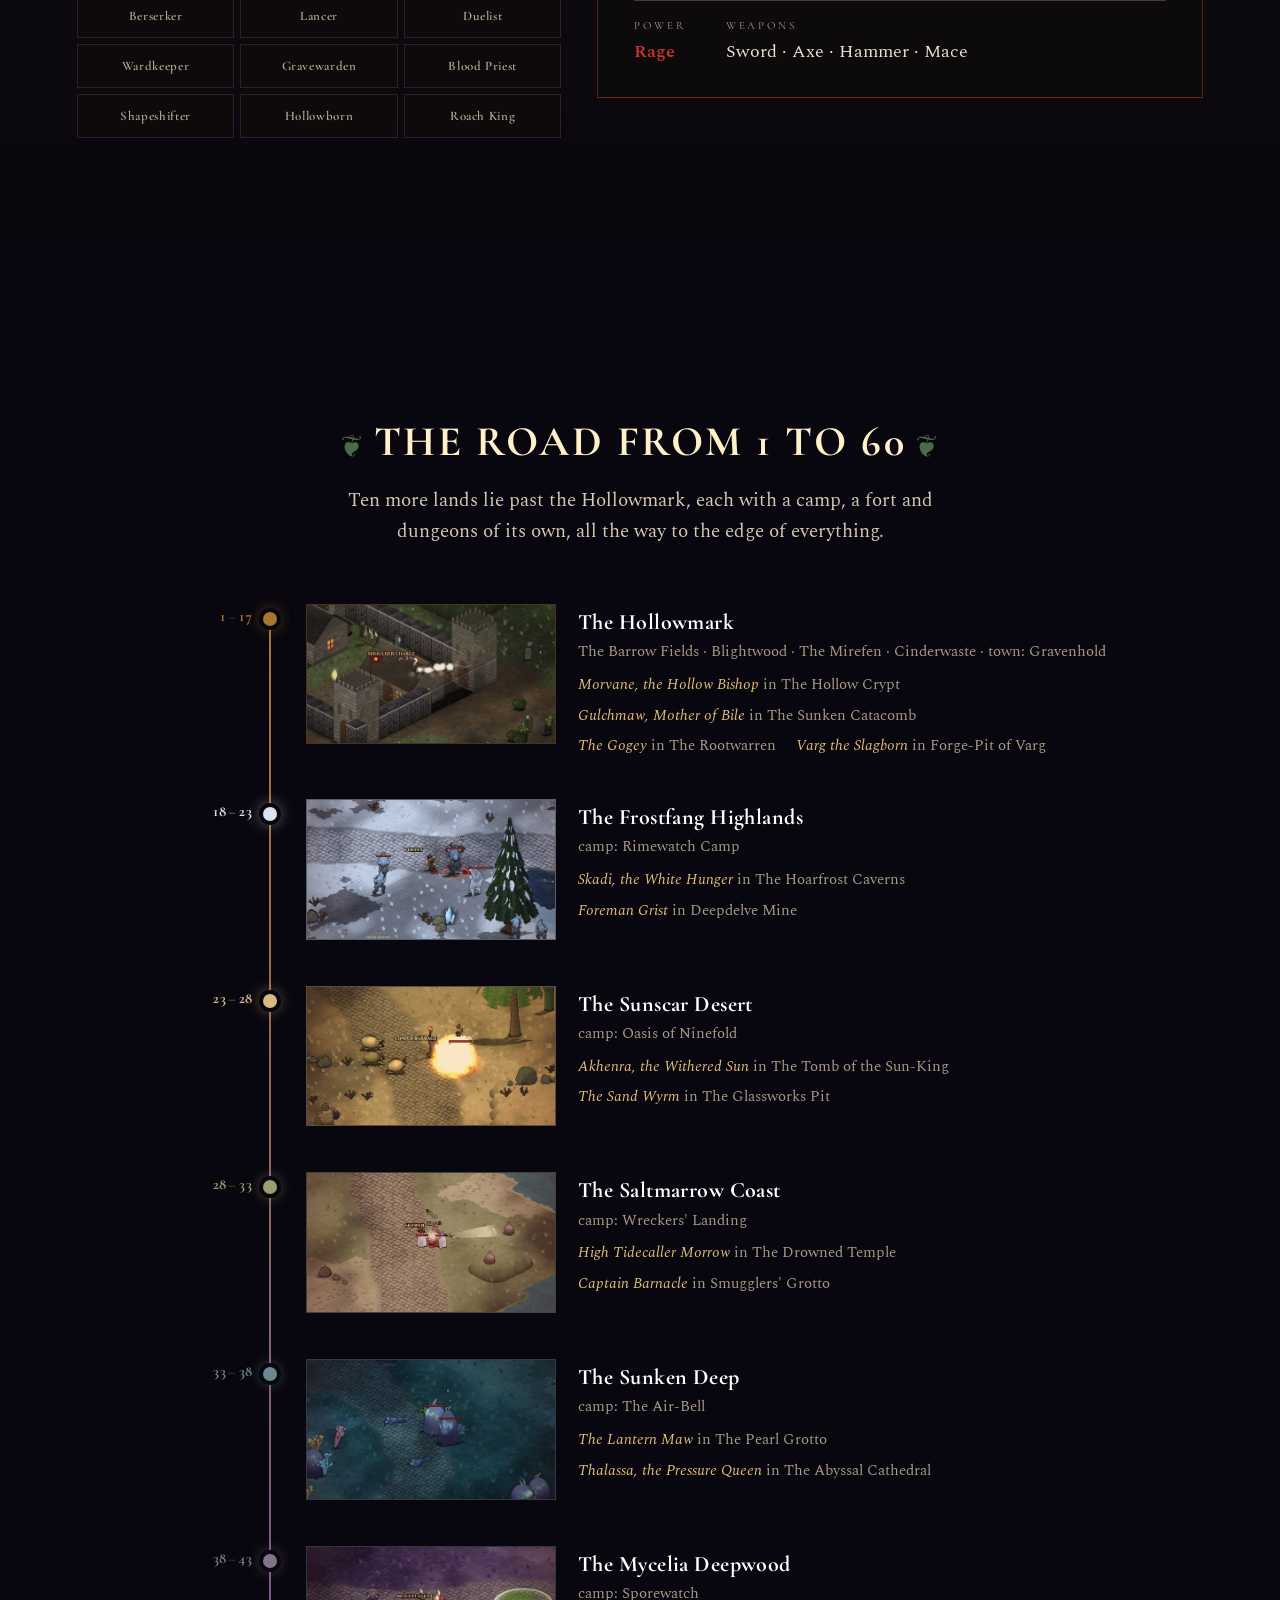
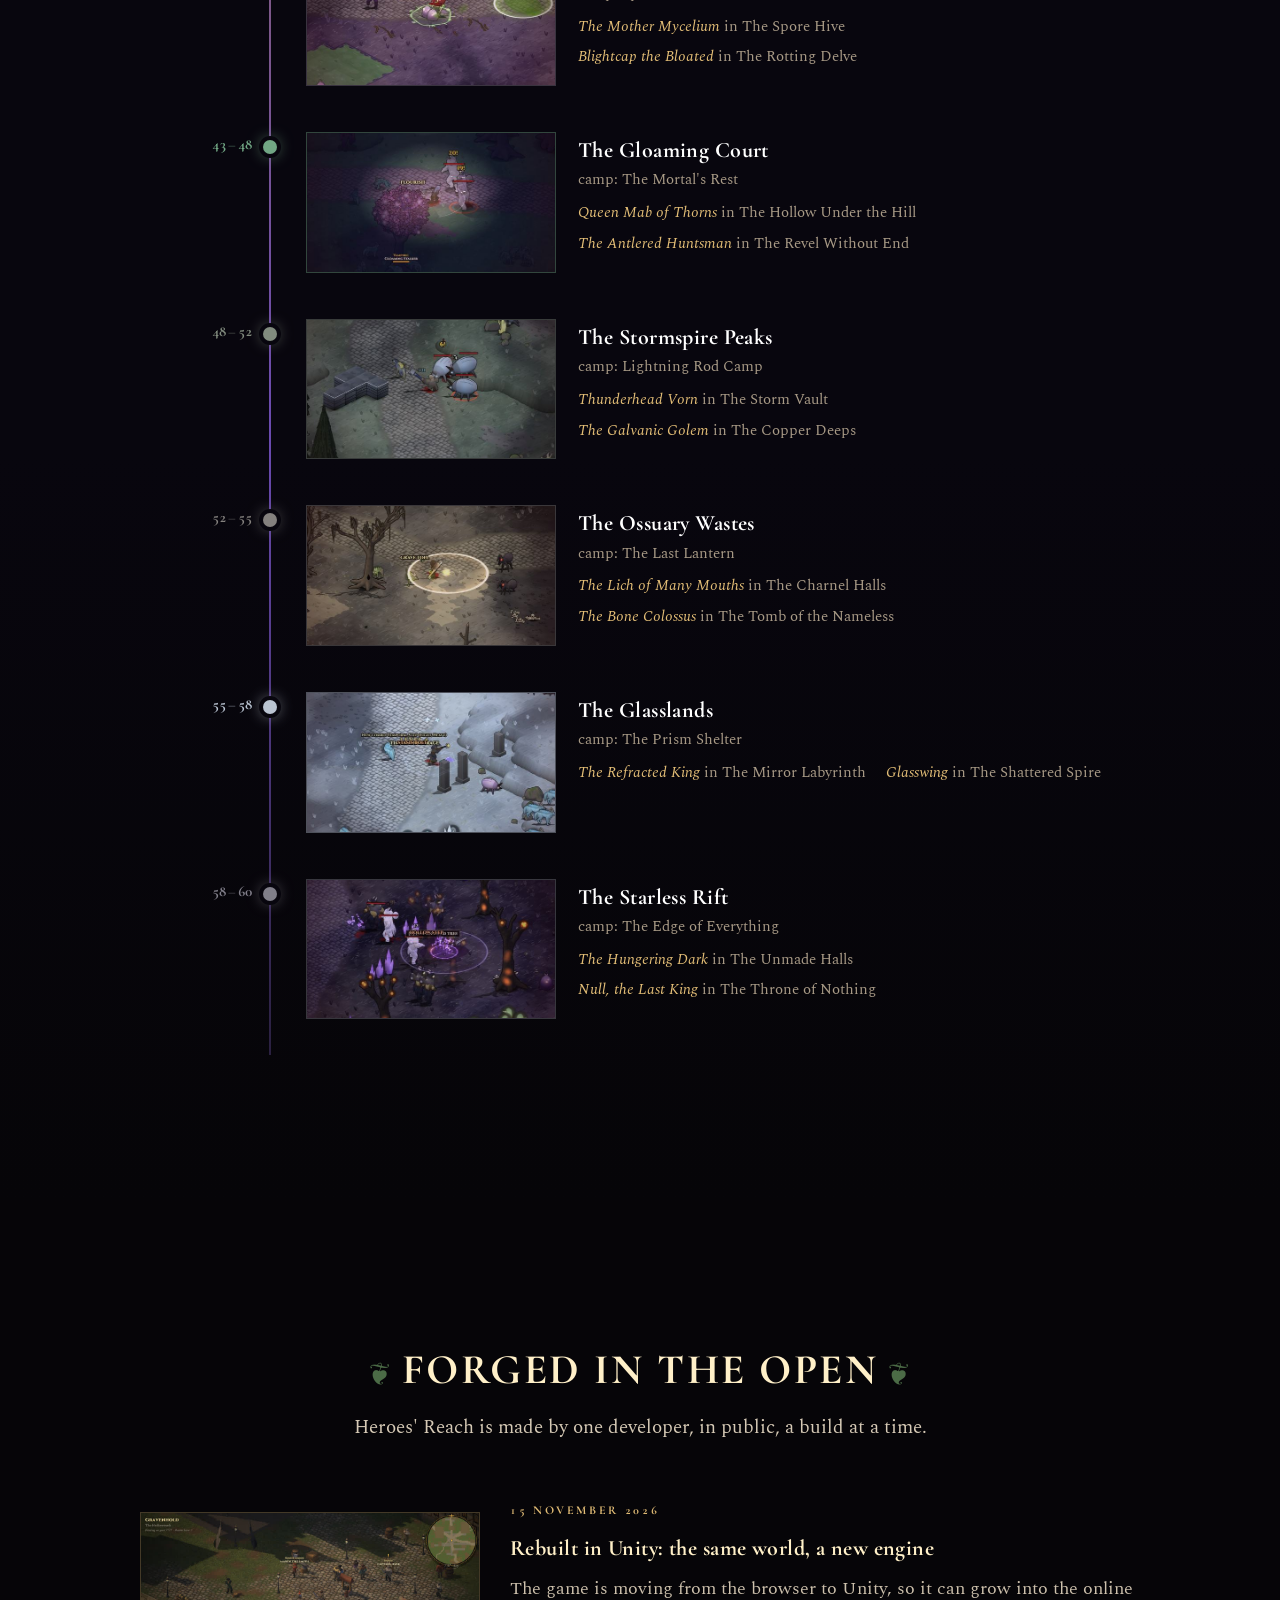
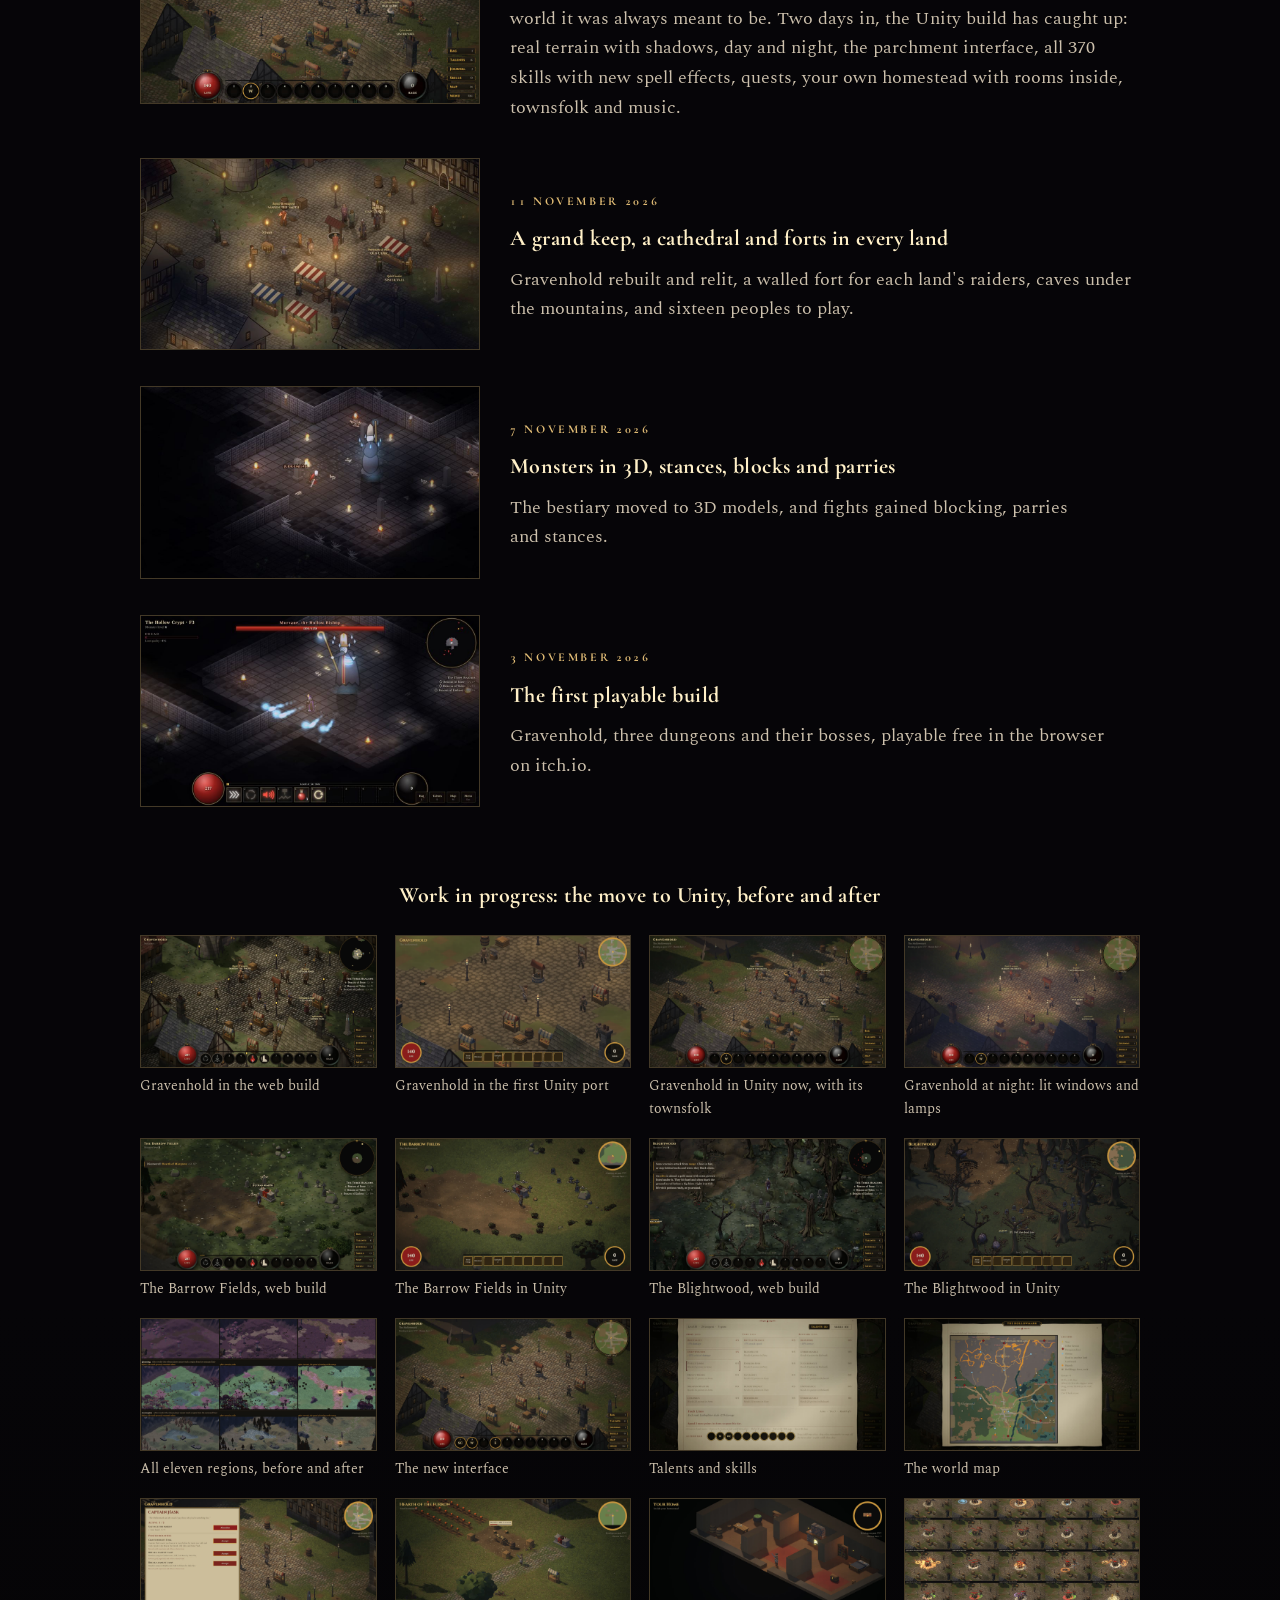
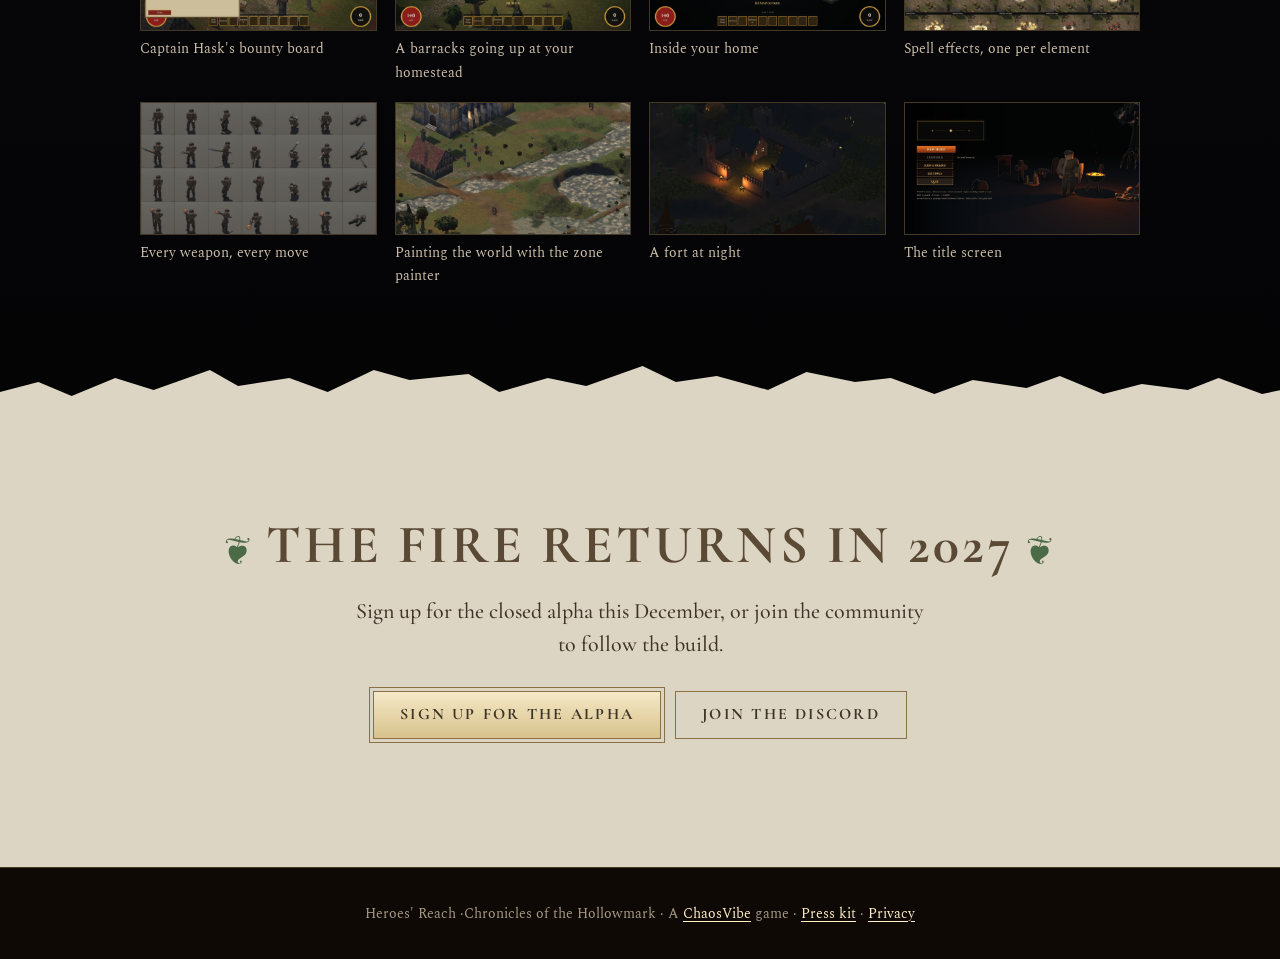
==== commit db64d9b6: "Heroes' Reach website: HR monogram icon, UI-sheet roundels, favicon" ====
--- a/index.html
+++ b/index.html
@@ -10,7 +10,8 @@
 <meta property="og:image" content="img/share.jpg">
 <meta name="theme-color" content="#0e0905">
 <!-- stand-in icon: the lockup's T on its crimson tile, until the finished icon exists -->
-<link rel="icon" href="data:image/svg+xml,<svg xmlns='http://www.w3.org/2000/svg' viewBox='0 4 120 122'><rect x='6' y='10' width='108' height='114' rx='4' fill='%235a1520' stroke='%23e2bd76' stroke-width='5'/><path d='M22 28h34v4l-6 4v22h20V36l-6-4v-4h34v4l-6 4v64l6 4v4H64v-4l6-4V74H50v26l6 4v4H22v-4l6-4V36l-6-4z' fill='%23e2bd76'/></svg>">
+<link rel="icon" href="data:image/svg+xml,<svg xmlns='http://www.w3.org/2000/svg' viewBox='0 4 120 122'><rect x='6' y='10' width='108' height='114' rx='4' fill='#5a1520' stroke='#e2bd76' stroke-width='5'/><g transform='translate(60 68) scale(.8) translate(-65.25 -68)' fill='%23e2bd76'><path d='M22 30H46V33.5L41.5 36.5V99.5L46 102.5V106H22V102.5L26.5 99.5V36.5L22 33.5Z' fill-rule='evenodd'/><path d='M41 62H59V74H41Z' fill-rule='evenodd'/><path d='M54 30H78V33.5L73.5 36.5V99.5L78 102.5V106H54V102.5L58.5 99.5V36.5L54 33.5Z' fill-rule='evenodd'/><path d='M70 30H84C96 30 102 38 102 49C102 60 96 66.5 85 69L103 98L108.5 101.5V106H88L70 76ZM73.5 40H82C87 40 89.5 44 89.5 49.5C89.5 55 87 59 82 59H73.5Z' fill-rule='evenodd'/></g></svg>">
+<link rel="apple-touch-icon" href="press/heroesreach-icon-180.png">
 <link rel="preconnect" href="https://fonts.googleapis.com">
 <link rel="preconnect" href="https://fonts.gstatic.com" crossorigin>
 <link href="https://fonts.googleapis.com/css2?family=Pirata+One&family=Cormorant+Garamond:ital,wght@0,500;0,700;1,500&family=Spectral:ital,wght@0,300;0,400;0,600;1,300;1,400&display=swap" rel="stylesheet">
@@ -50,11 +51,7 @@
         <path id="rbt" d="M88 44Q280 76 472 44" fill="none"/>
         <text font-family="'Cormorant Garamond', Georgia, serif" font-weight="700" font-size="15" letter-spacing="2.6" fill="#fff0c8" text-anchor="middle" dominant-baseline="middle"><textPath href="#rbt" startOffset="50%">CHRONICLES OF THE HOLLOWMARK</textPath></text>
       </svg>
-      <div class="roundels" aria-hidden="true">
-        <svg viewBox="0 0 44 44"><circle cx="22" cy="22" r="20" fill="#5a1520" stroke="#e2bd76" stroke-width="3"/><path d="M12 28 10 14l7 5 5-8 5 8 7-5-2 14z" fill="#e2bd76"/></svg>
-        <svg viewBox="0 0 44 44"><circle cx="22" cy="22" r="20" fill="#2f4a2c" stroke="#e2bd76" stroke-width="3"/><path d="M22 8v24M15 26h14M22 32l-3 4h6z" stroke="#e2bd76" stroke-width="3" fill="none"/></svg>
-        <svg viewBox="0 0 44 44"><circle cx="22" cy="22" r="20" fill="#1d2d52" stroke="#e2bd76" stroke-width="3"/><path d="M22 9l3 9 9 0-7 6 3 9-8-6-8 6 3-9-7-6 9 0z" fill="#e2bd76"/></svg>
-      </div>
+      <div class="roundels" aria-hidden="true"><svg viewBox="0 0 44 44" aria-hidden="true"><circle cx="22" cy="22" r="21.4" fill="#0e0b0a"/><circle cx="22" cy="22" r="19.4" fill="#1c1713" stroke="#c9963f" stroke-width="1.7"/><circle cx="22" cy="22" r="16.2" fill="none" stroke="#c9963f" stroke-opacity=".45" stroke-width=".6"/><g fill="#e6dccb"><path d="M10.6 28.8L9.8 15.6L16.4 21.8L22.1 12.2L27.7 21.6L34.3 15.4L33.5 28.9Z"/><path d="M11.2 30.6H33.1L32.6 33.4H11.6Z"/></g></svg><svg viewBox="0 0 44 44" aria-hidden="true"><circle cx="22" cy="22" r="21.4" fill="#0e0b0a"/><circle cx="22" cy="22" r="19.4" fill="#1c1713" stroke="#c9963f" stroke-width="1.7"/><circle cx="22" cy="22" r="16.2" fill="none" stroke="#c9963f" stroke-opacity=".45" stroke-width=".6"/><g fill="#e6dccb"><g transform="translate(22 22) scale(.96) translate(-22 -22)"><path d="M22 8.4L25.6 12.8L25.3 26.8H18.8L18.5 12.7Z"/><path d="M14.2 26.8L29.8 26.9L30.3 29.5L13.8 29.3Z"/><path d="M20.7 29.3H23.5L23.3 33.8H20.9Z"/><path d="M22.1 33.4L24.3 35.4L22.1 37.6L19.9 35.4Z"/><path d="M22 13.5V25.6" stroke="#1c1713" stroke-width="1.1" fill="none"/></g></g></svg><svg viewBox="0 0 44 44" aria-hidden="true"><circle cx="22" cy="22" r="21.4" fill="#0e0b0a"/><circle cx="22" cy="22" r="19.4" fill="#1c1713" stroke="#c9963f" stroke-width="1.7"/><circle cx="22" cy="22" r="16.2" fill="none" stroke="#c9963f" stroke-opacity=".45" stroke-width=".6"/><g fill="#e6dccb"><path d="M22.4 9.5C23 15 30.4 17.5 30.4 25.2C30.4 31 26.6 34.6 22 34.6C17.4 34.6 13.6 31 13.6 25.8C13.6 21.5 16.3 19.5 17.6 15.6C19.2 18 20.4 18 21 15.6C21.5 13.5 21.8 11.5 22.4 9.5Z"/><path d="M22 21.5C23.5 24 26 25.5 26 28.5C26 30.7 24.2 31.8 22 31.8C19.8 31.8 18 30.7 18 28.5C18 25.8 20.5 24.5 22 21.5Z" fill="#1c1713"/></g></svg></div>
     </div>
     <p class="when">Coming 2027</p>
     <p class="hook">The last fire in the Hollowmark is going out. Be one of the first to carry it: a closed alpha runs this December, in your browser.</p>
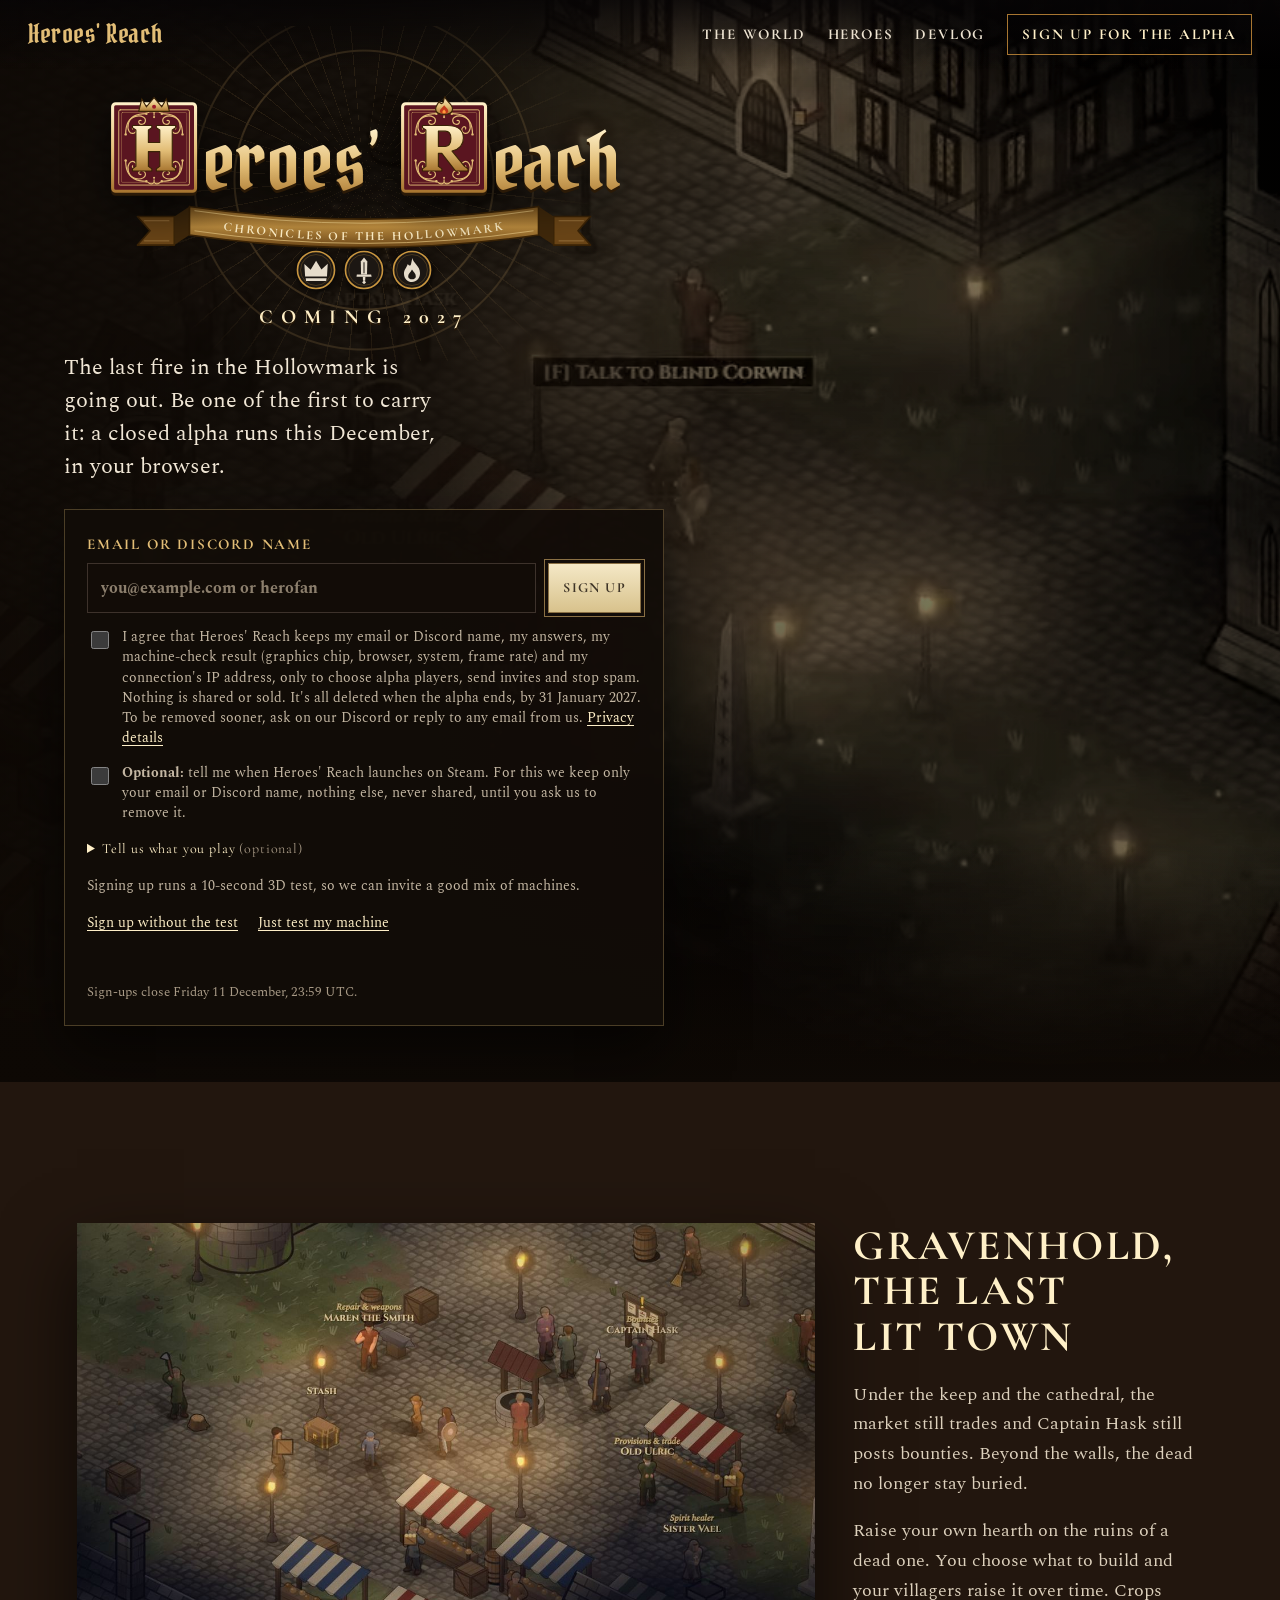
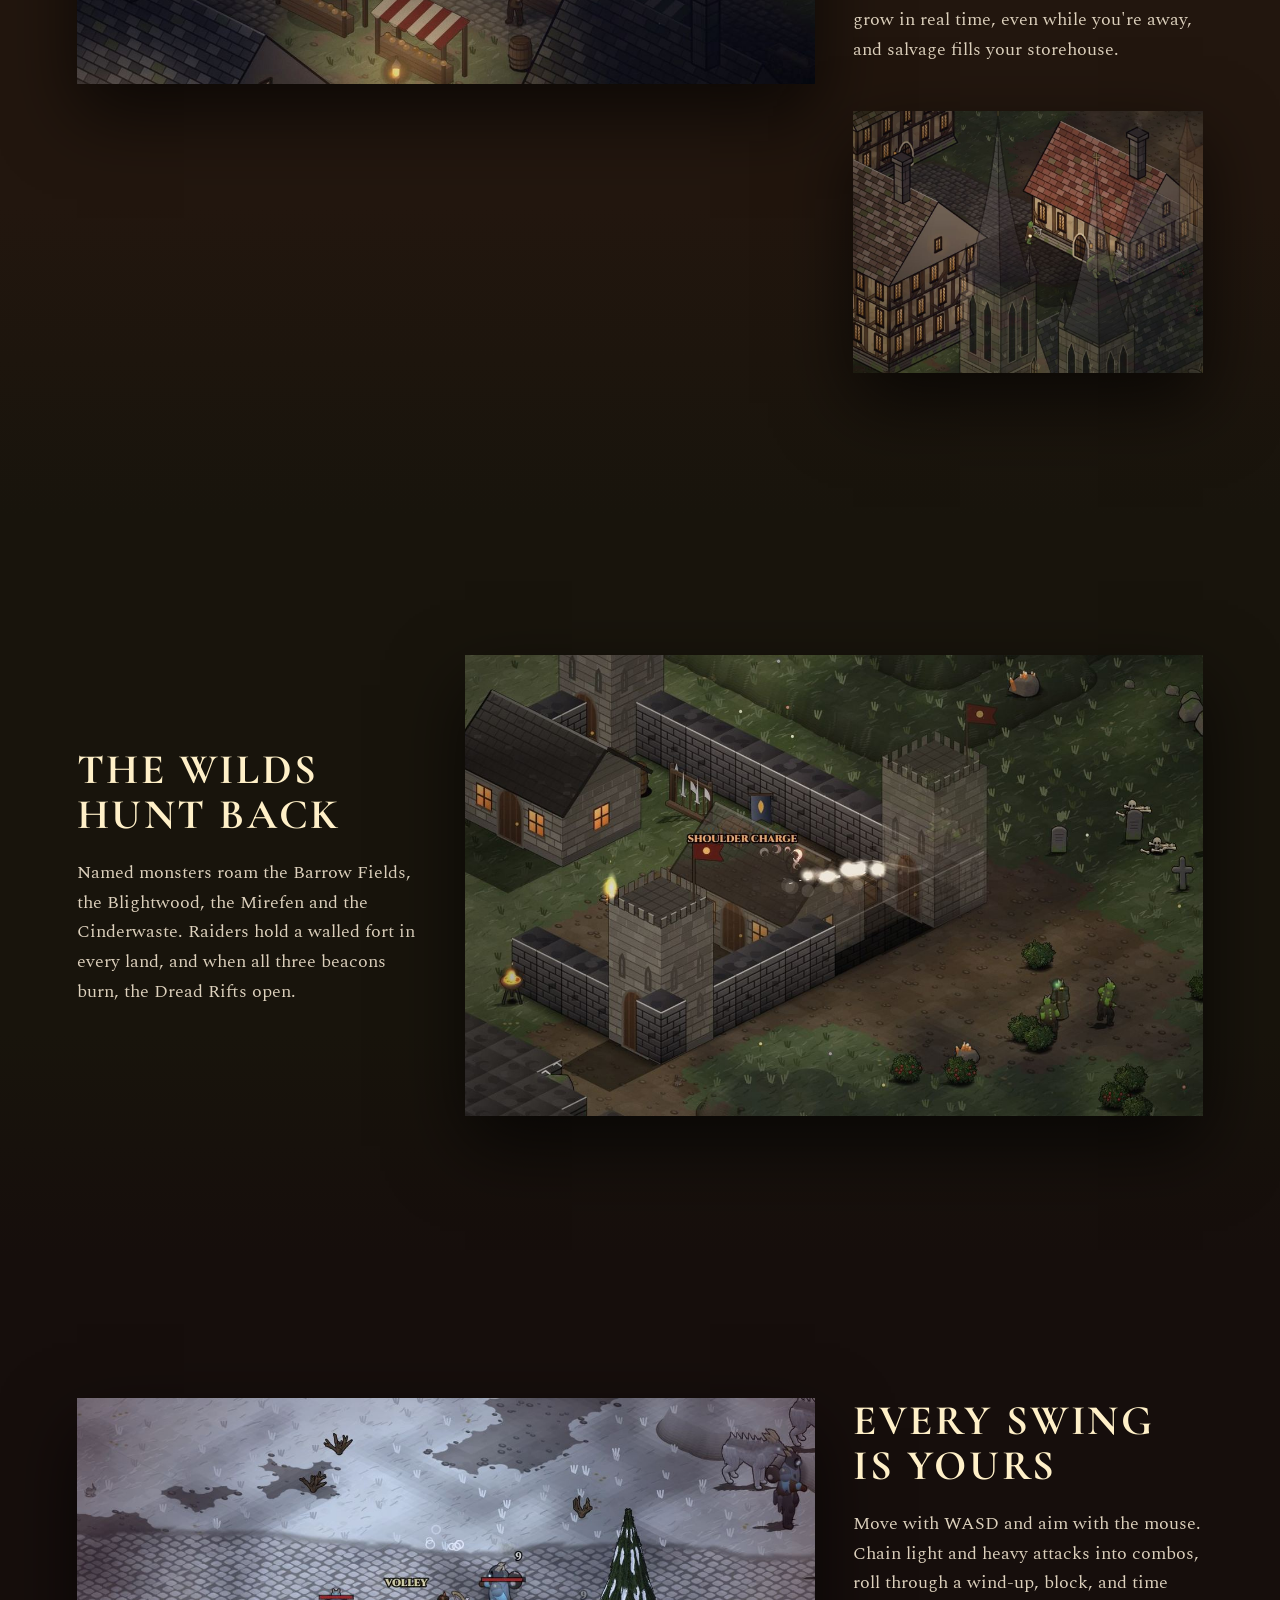
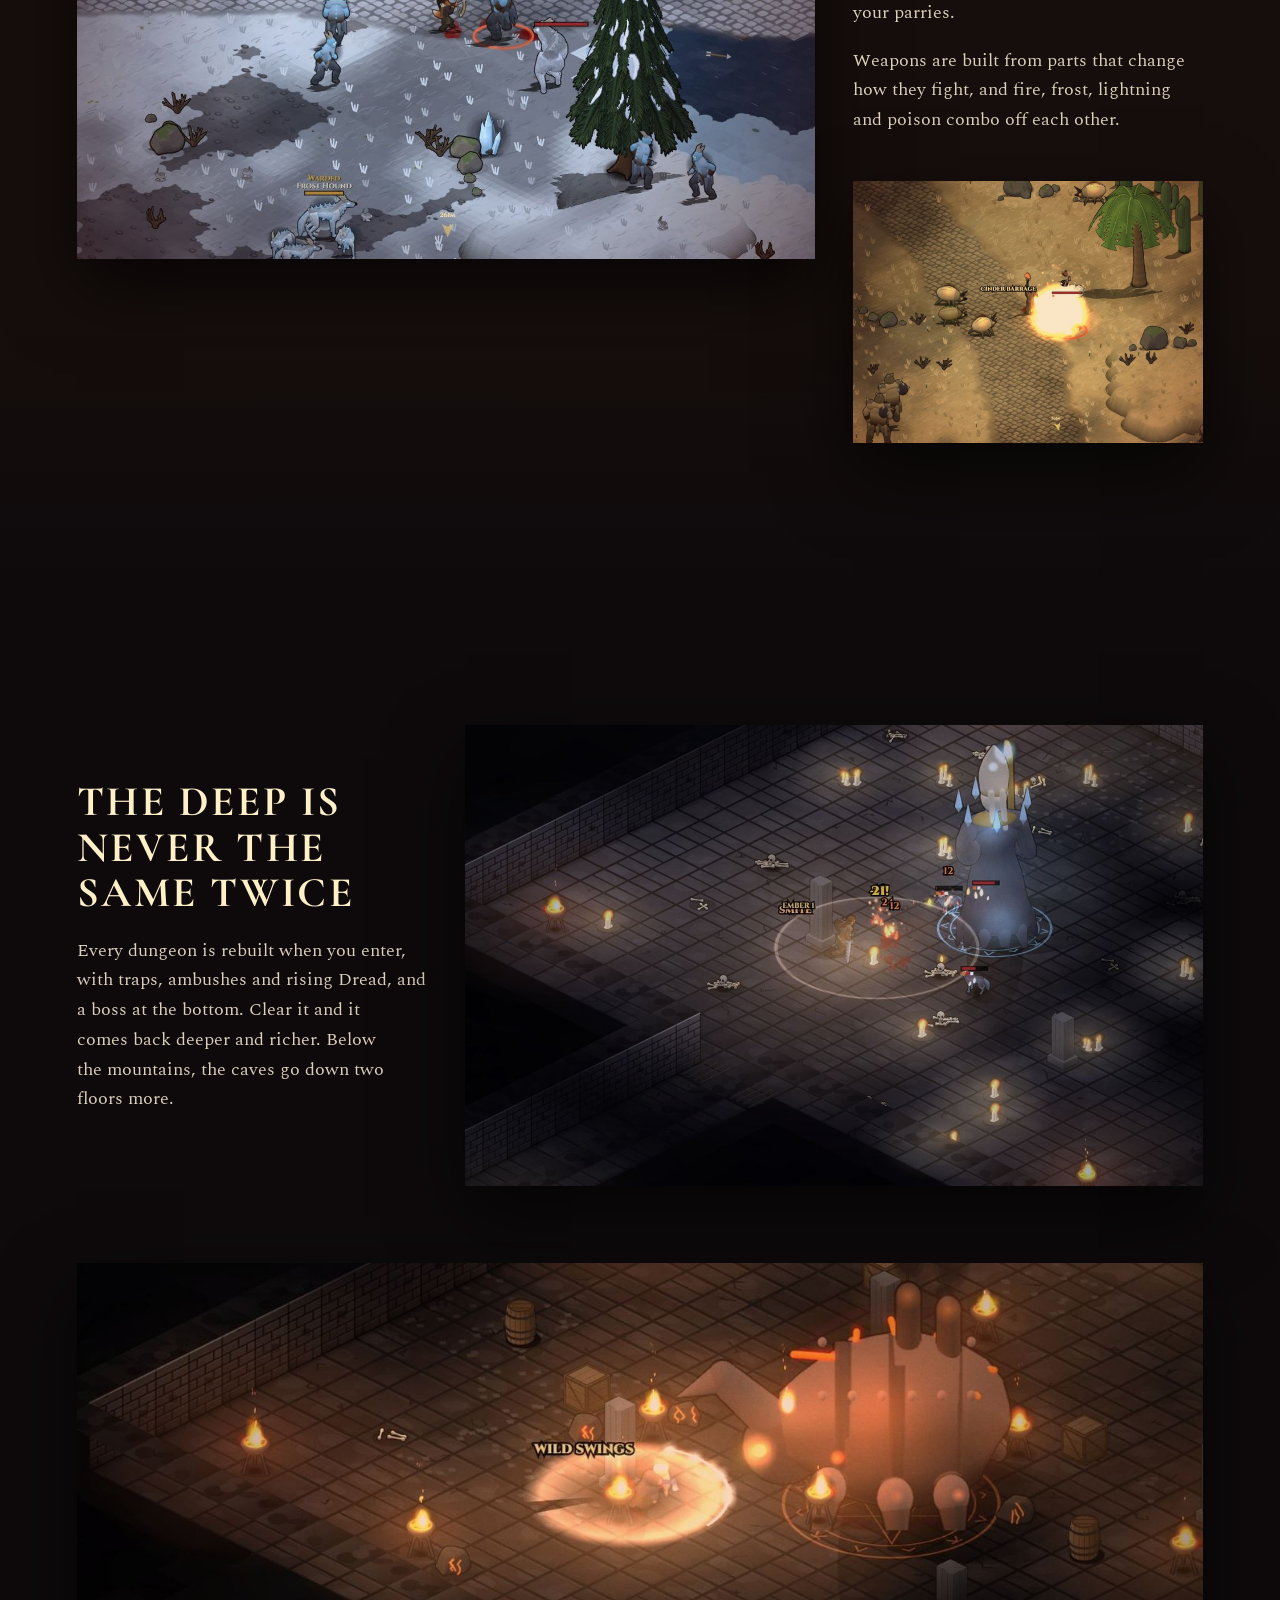
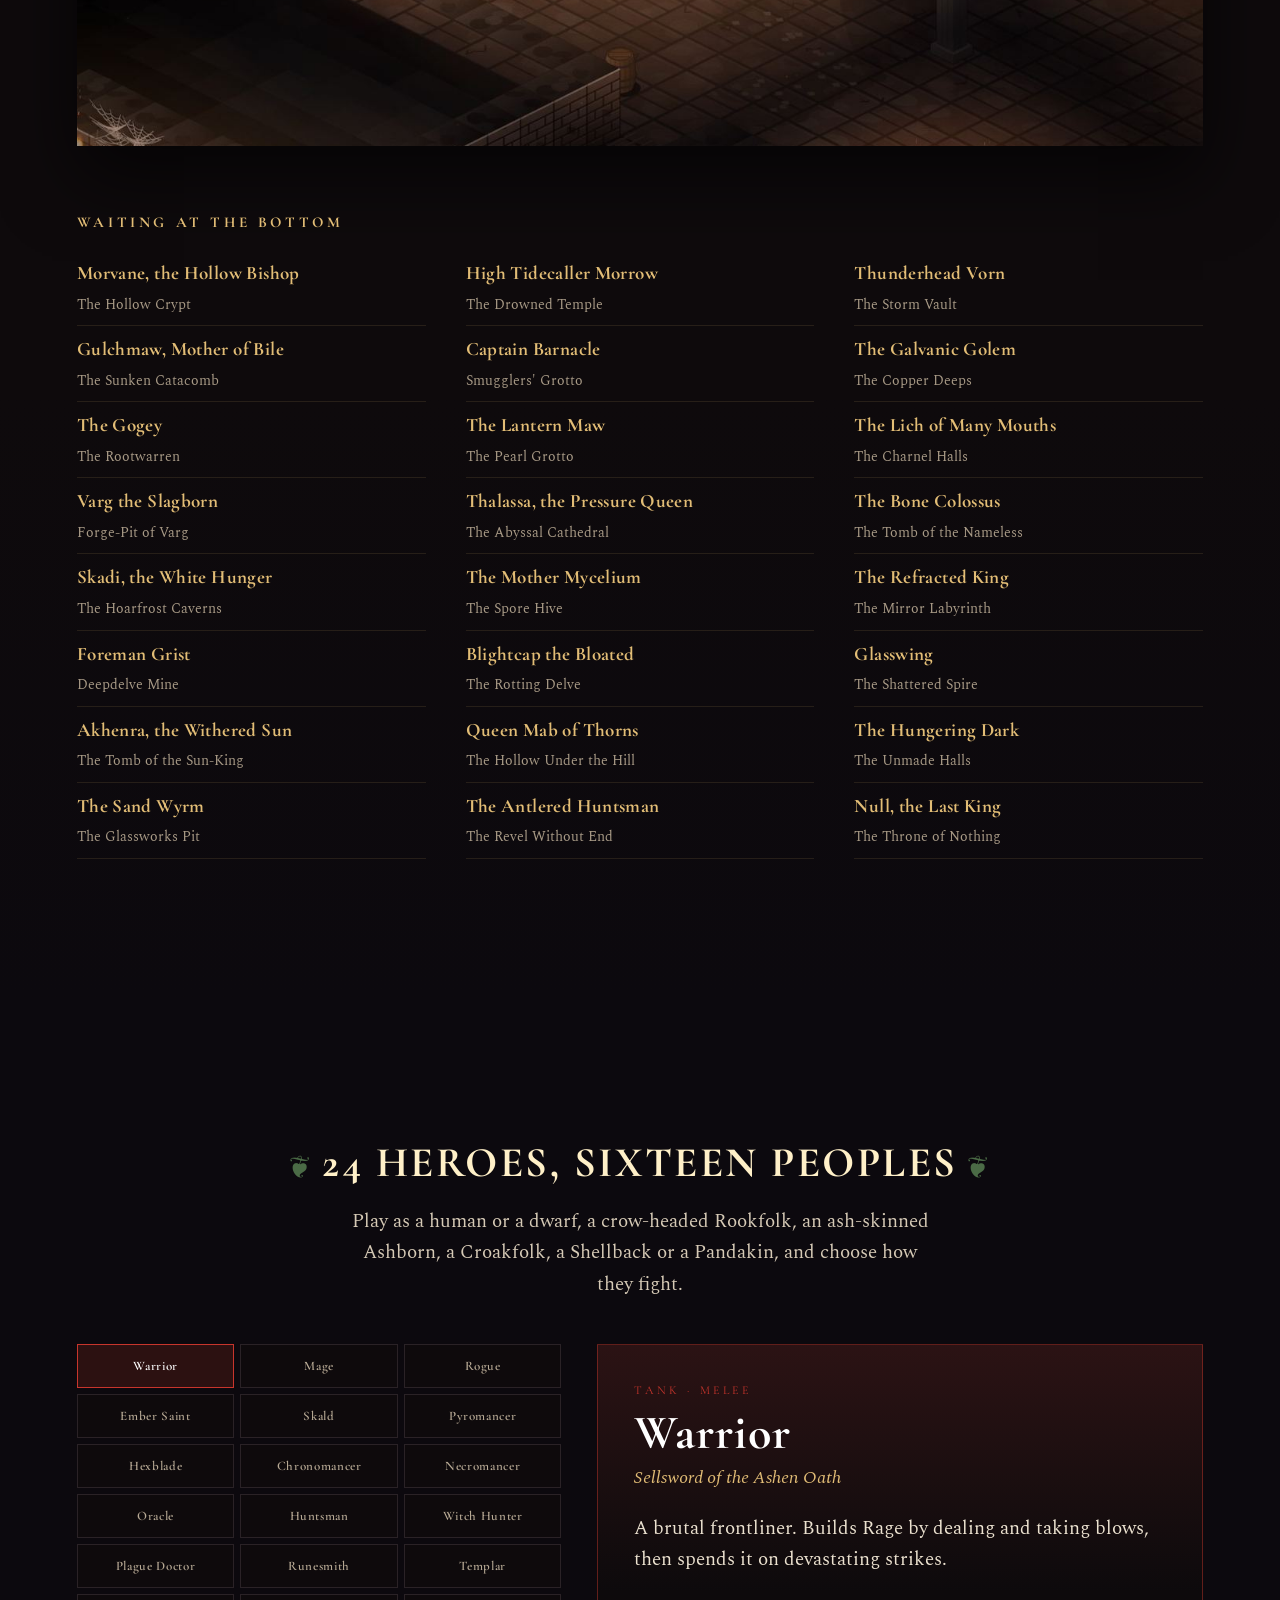
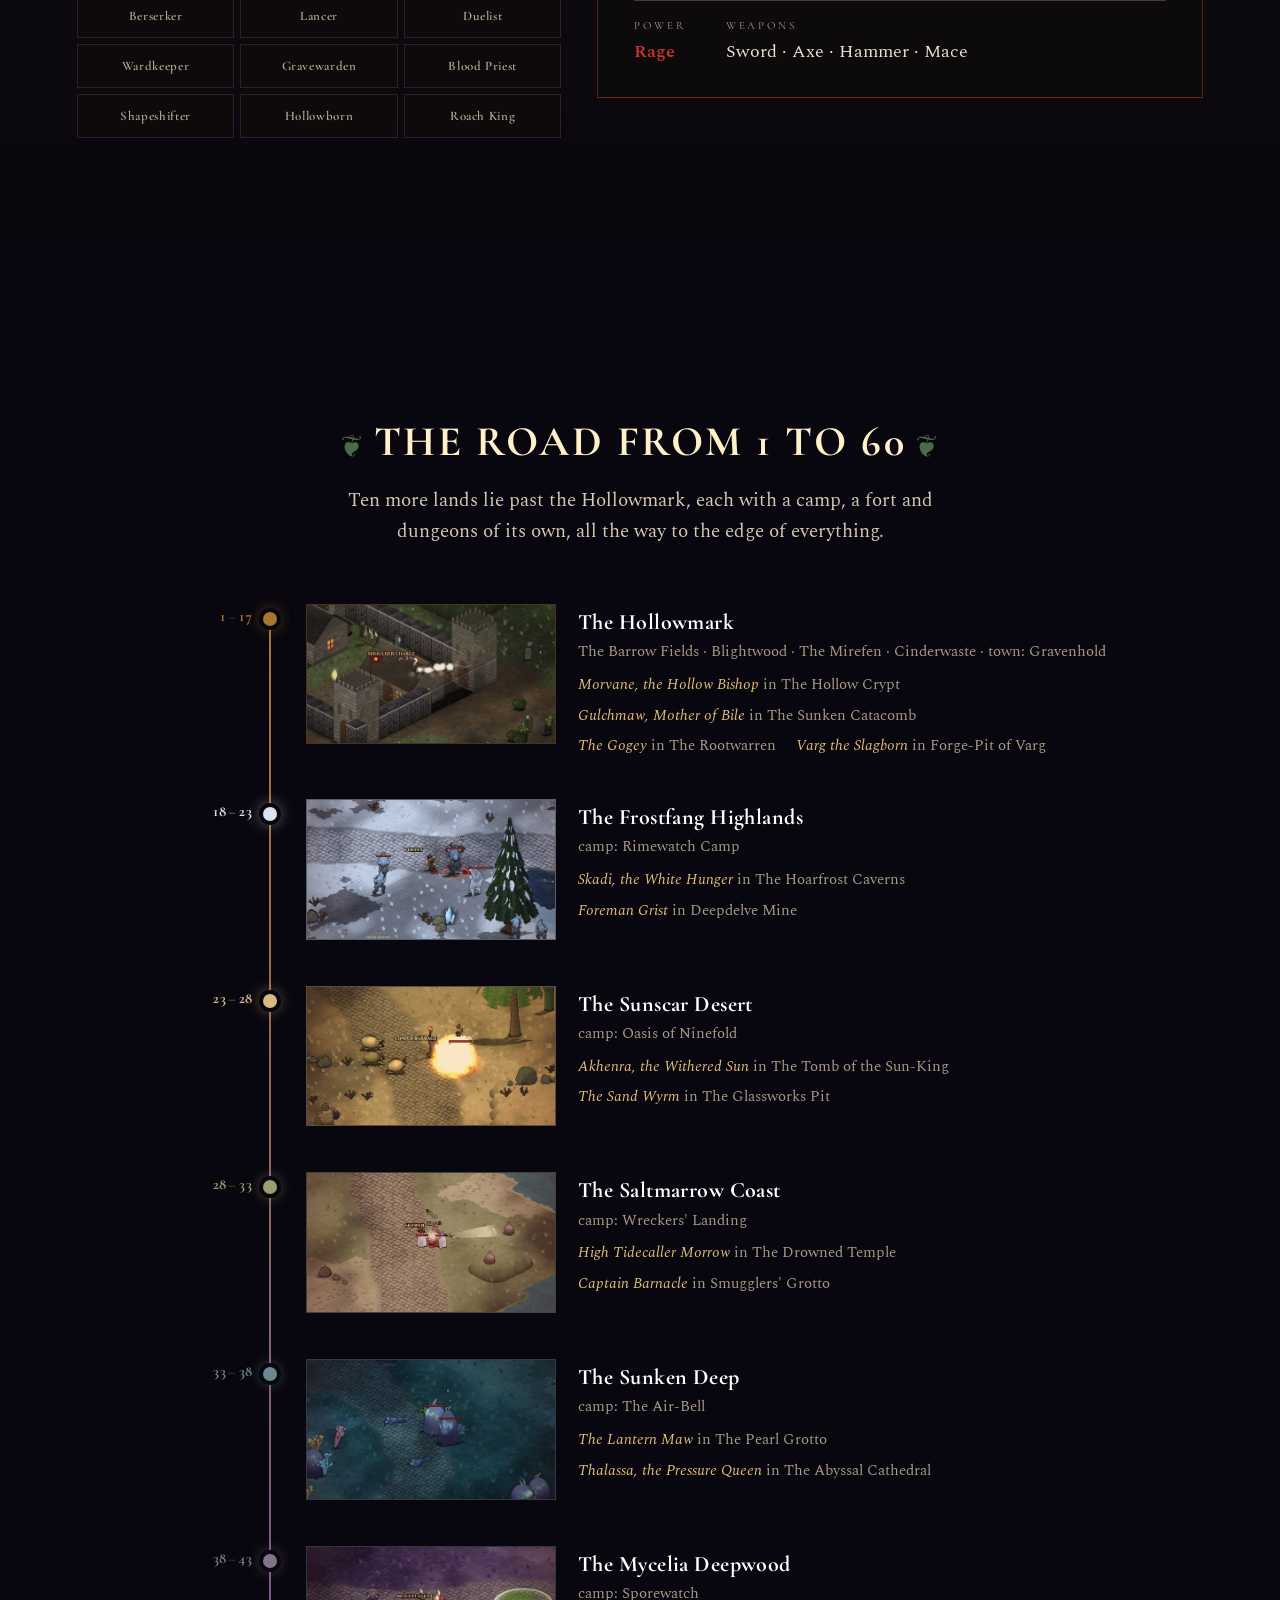
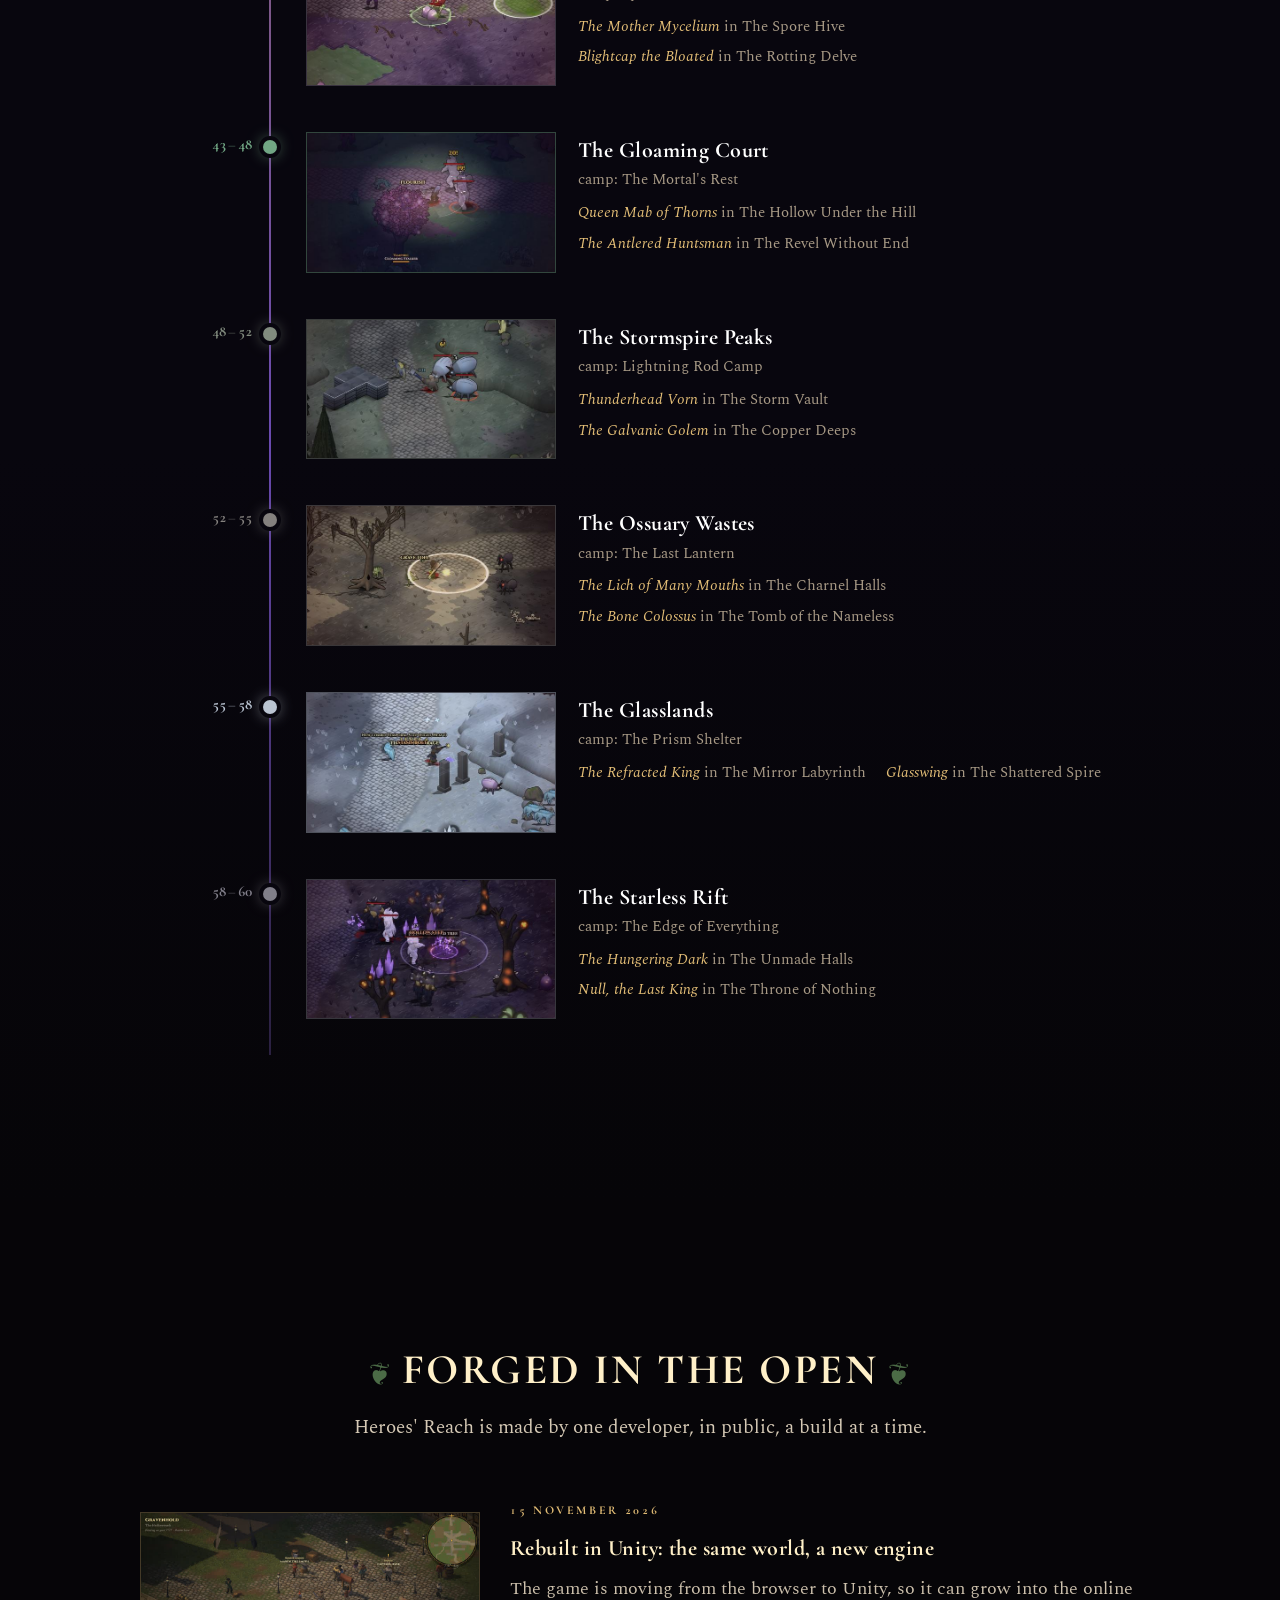
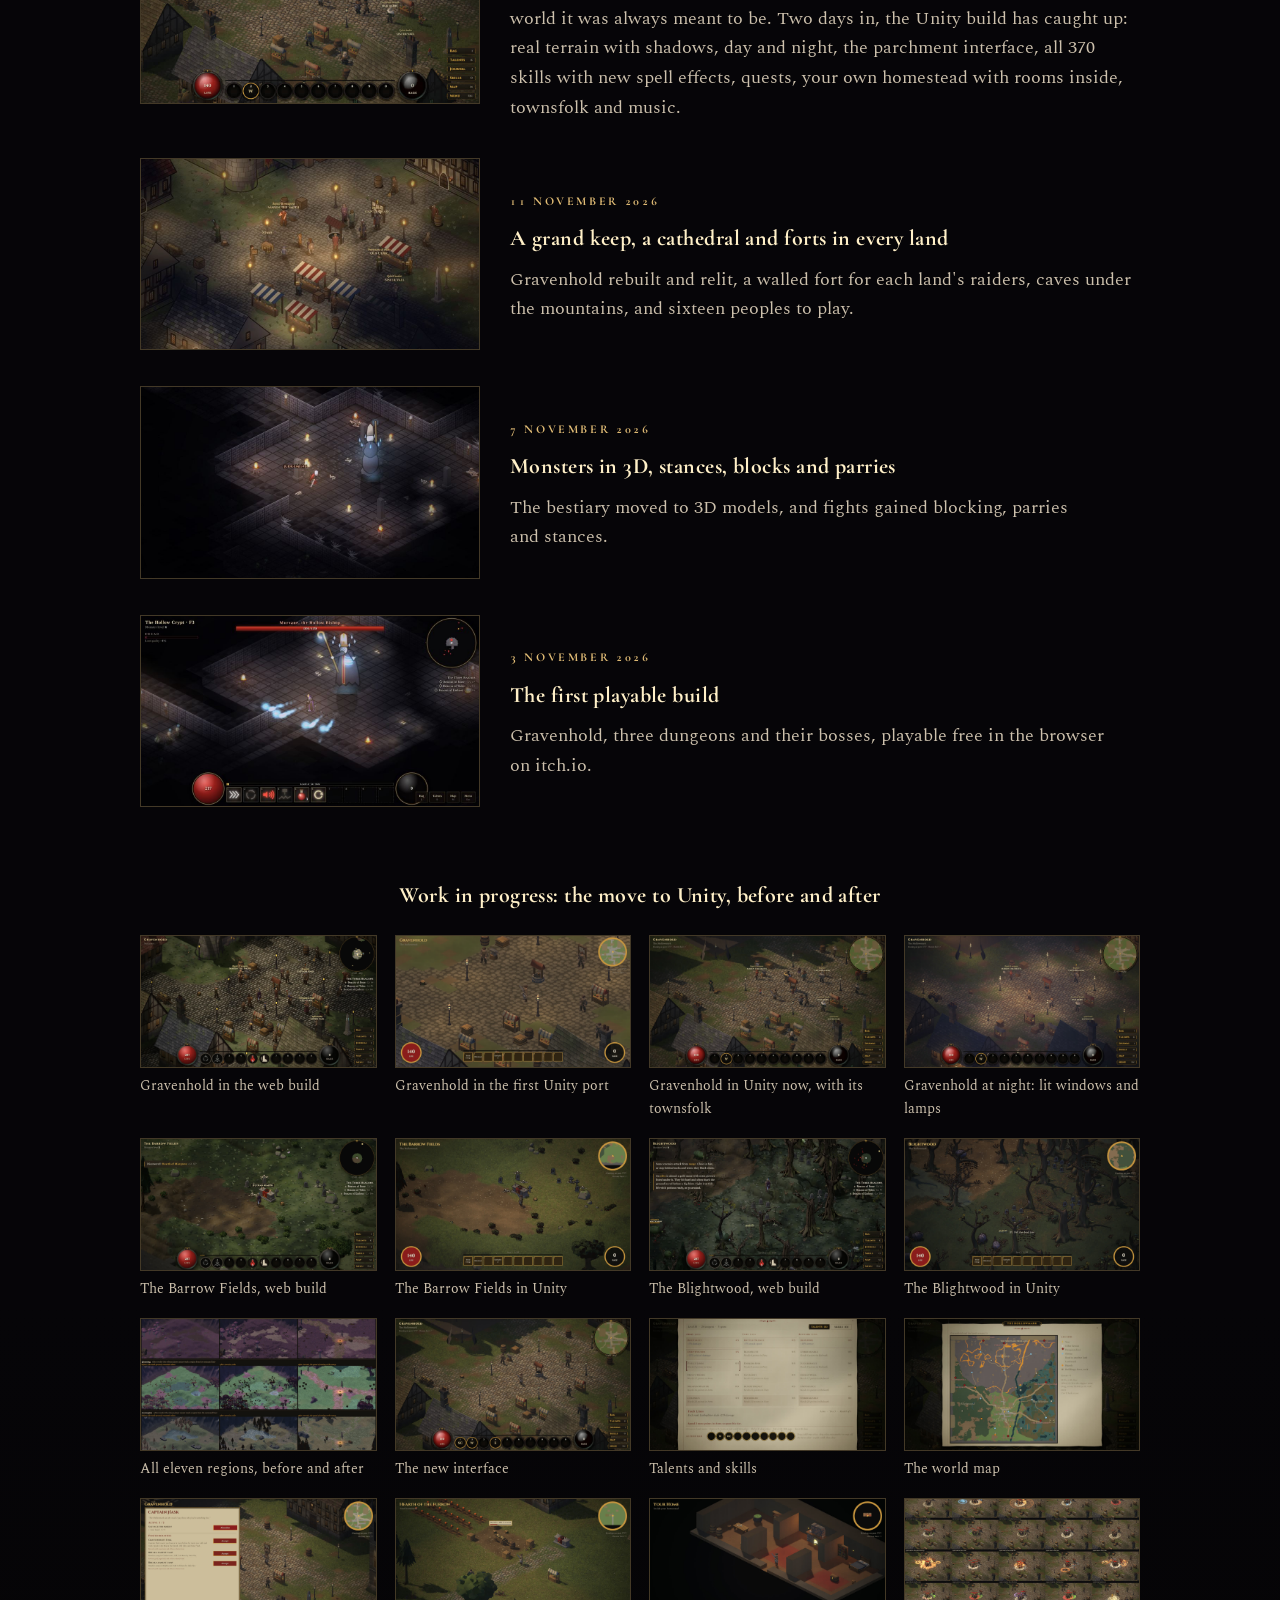
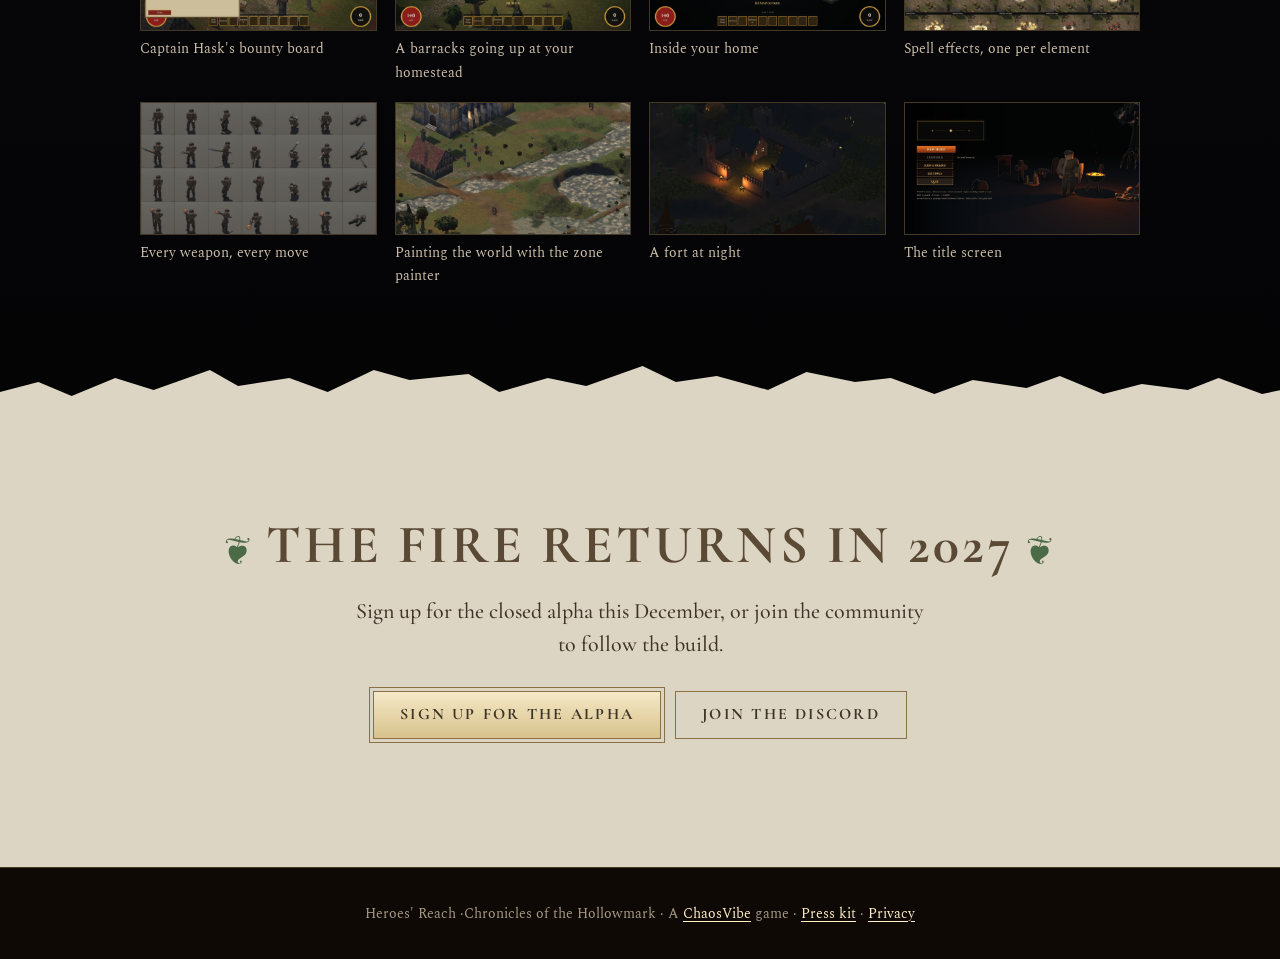
==== commit b3709b03: "Discord comment names #heroesreach" ====
--- a/index.html
+++ b/index.html
@@ -18,7 +18,7 @@
 <link rel="stylesheet" href="site.css">
 </head>
 <body class="descent-page">
-<!-- Discord: every link with class "discord" points at the never-expiring invite to #emberwrought on the ChaosVibe server. -->
+<!-- Discord: every link with class "discord" points at the never-expiring invite to #heroesreach on the ChaosVibe server. -->
 <nav class="top">
   <a class="brand" href="#top">Heroes' Reach</a>
   <span class="links"><a href="#gravenhold">The world</a><a href="#heroes">Heroes</a><a href="#devlog">Devlog</a><a class="pill" href="#top" data-signup>Sign up for the alpha</a></span>
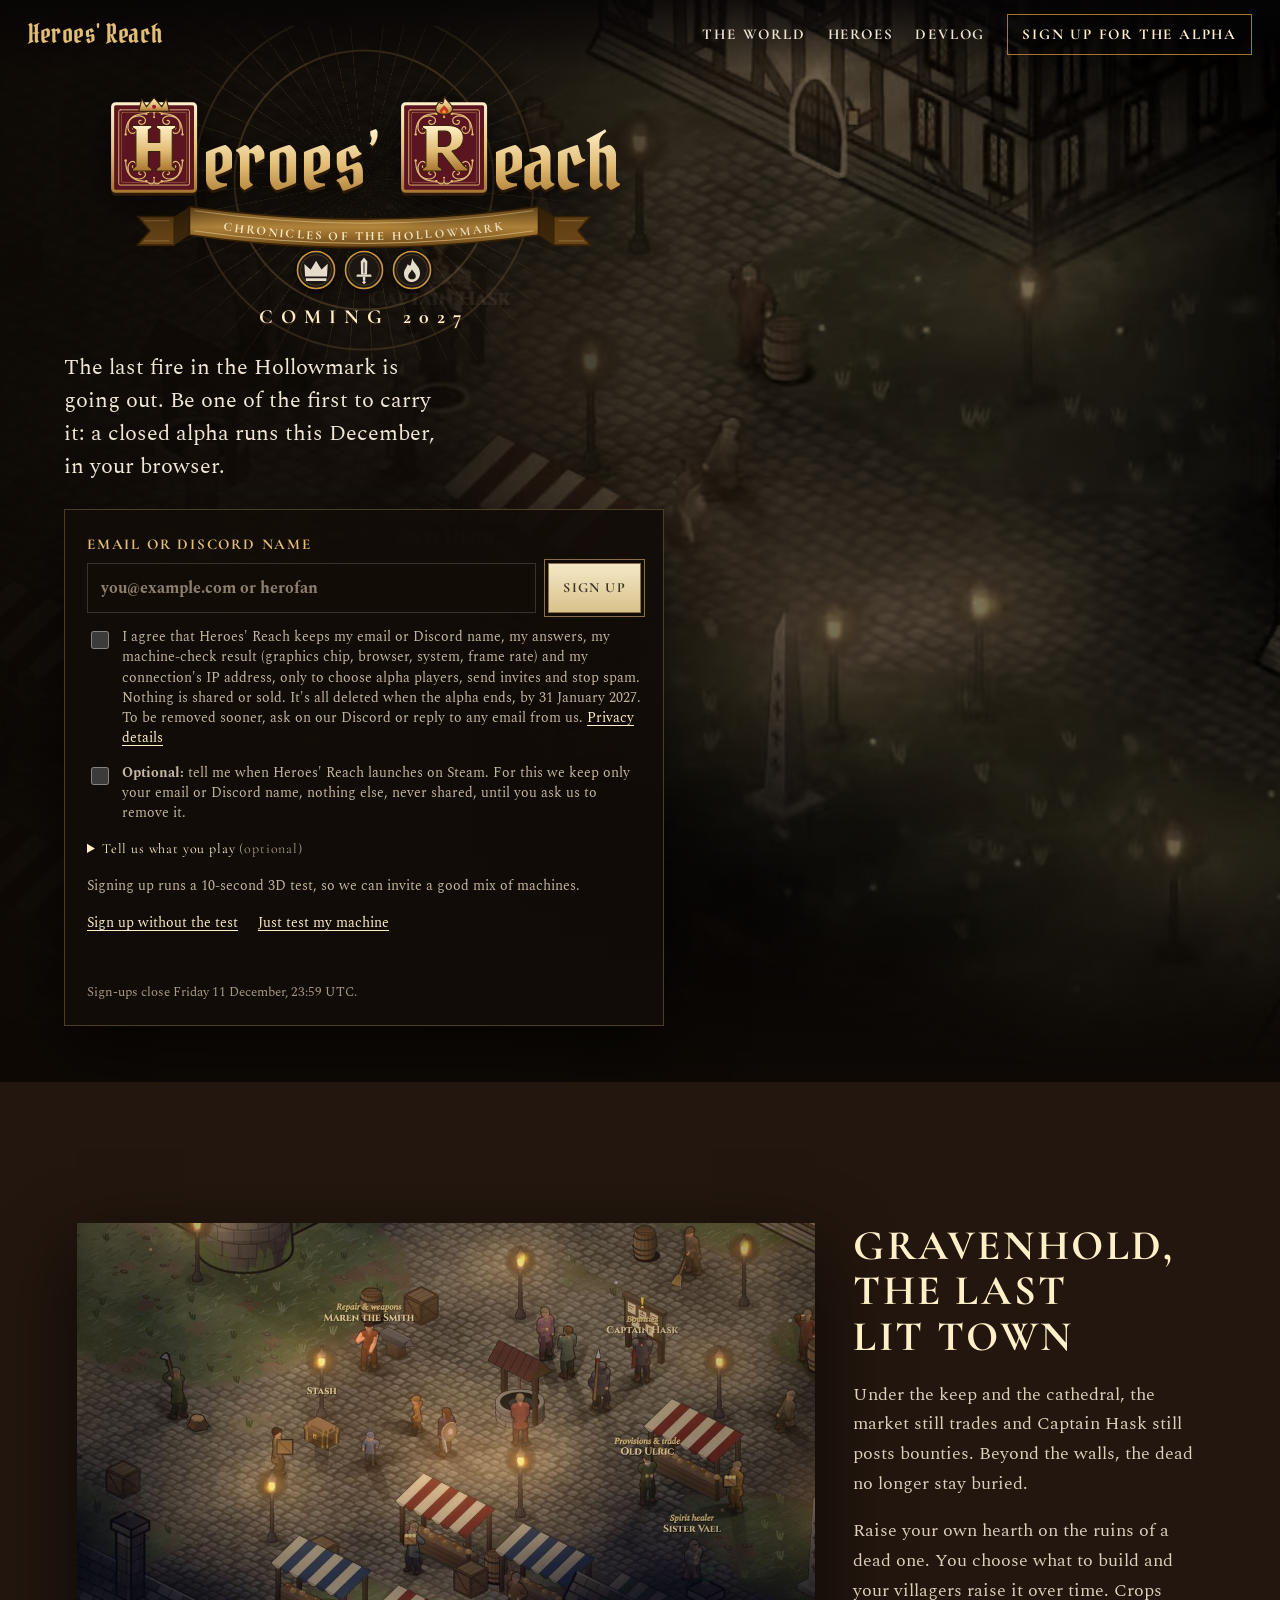
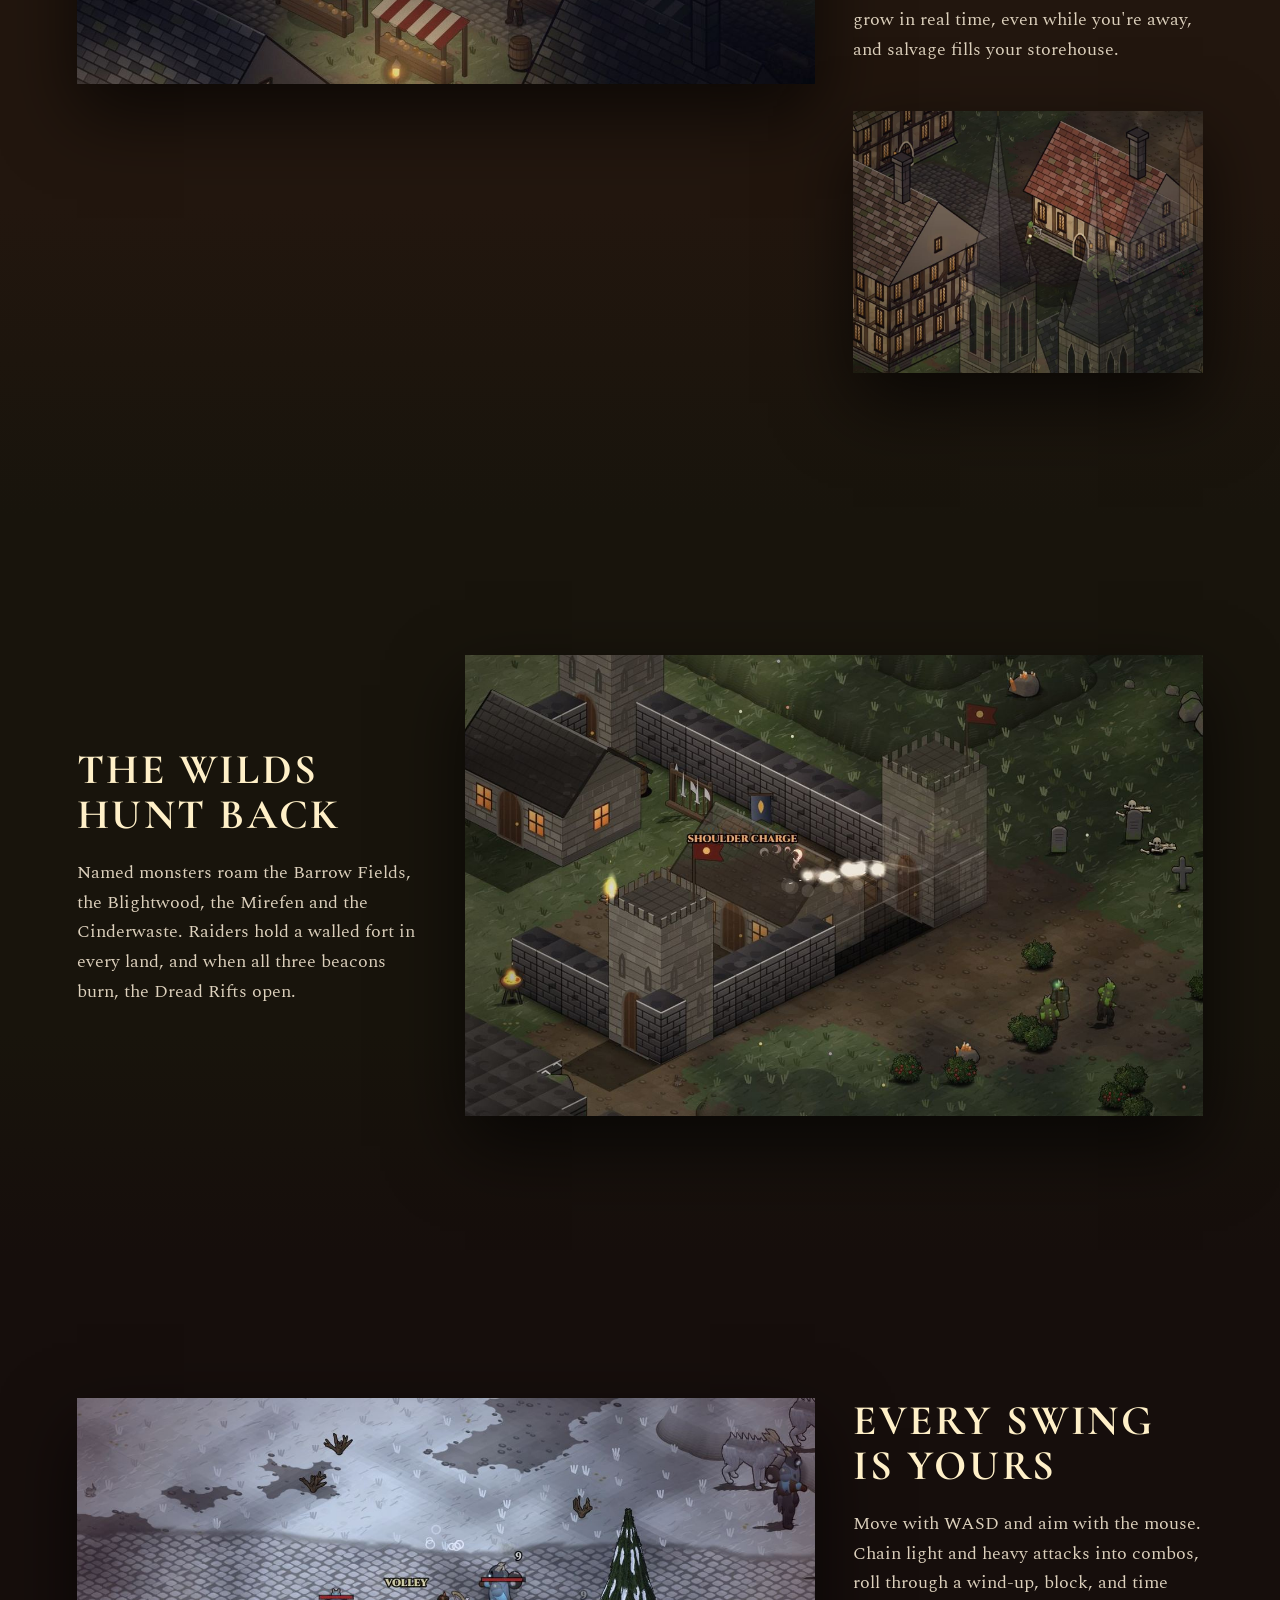
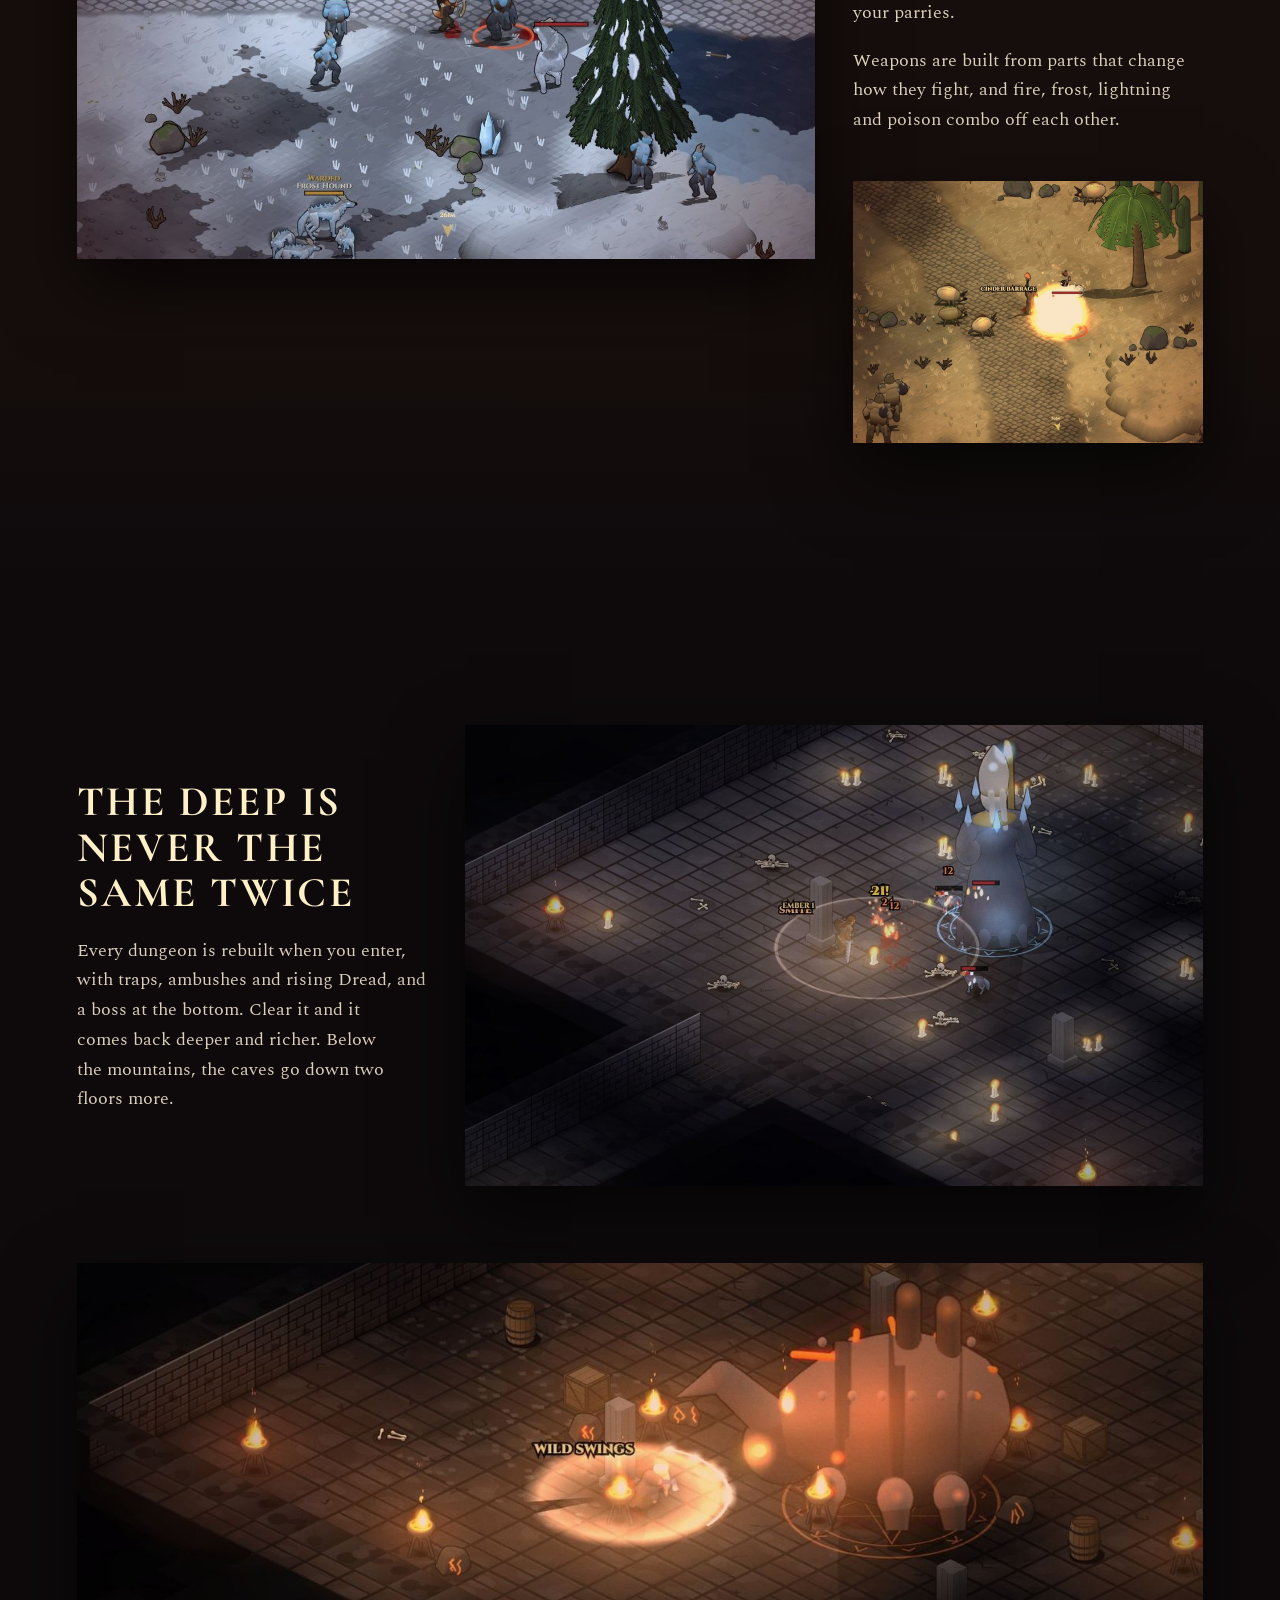
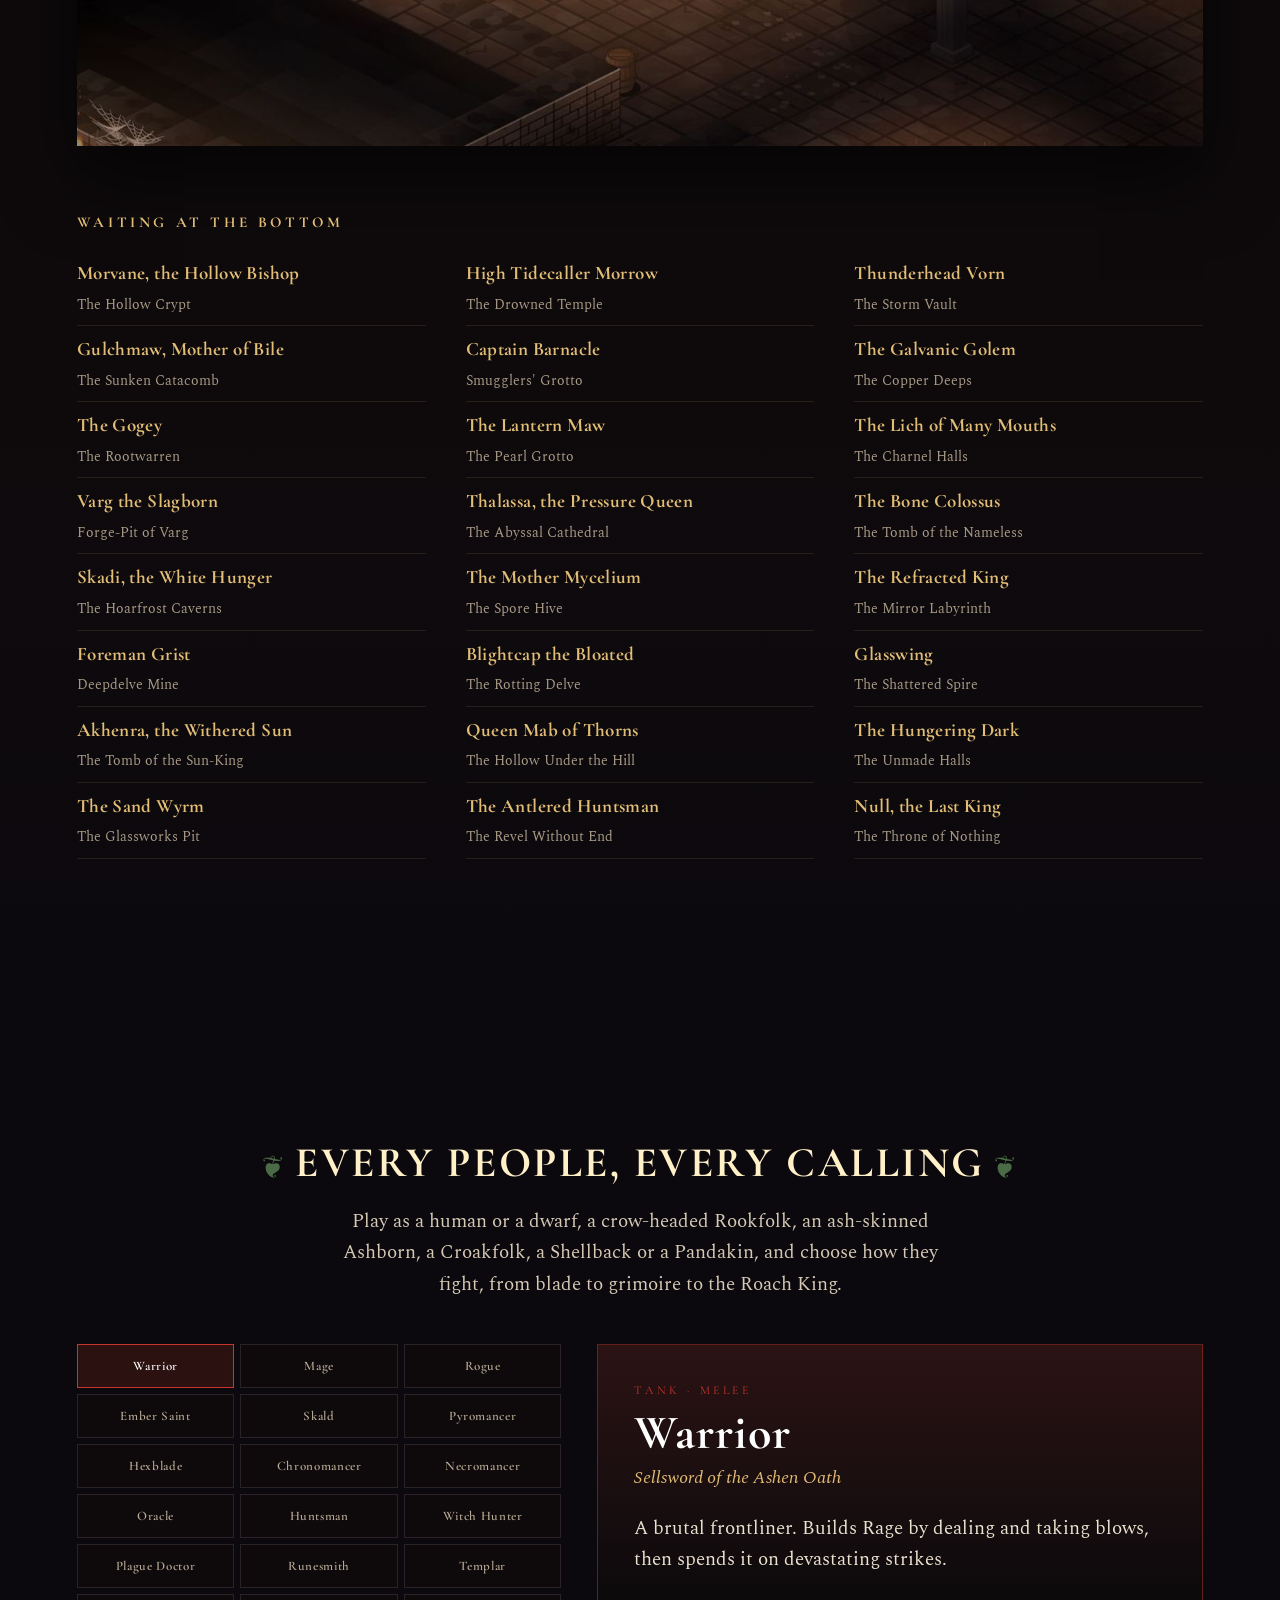
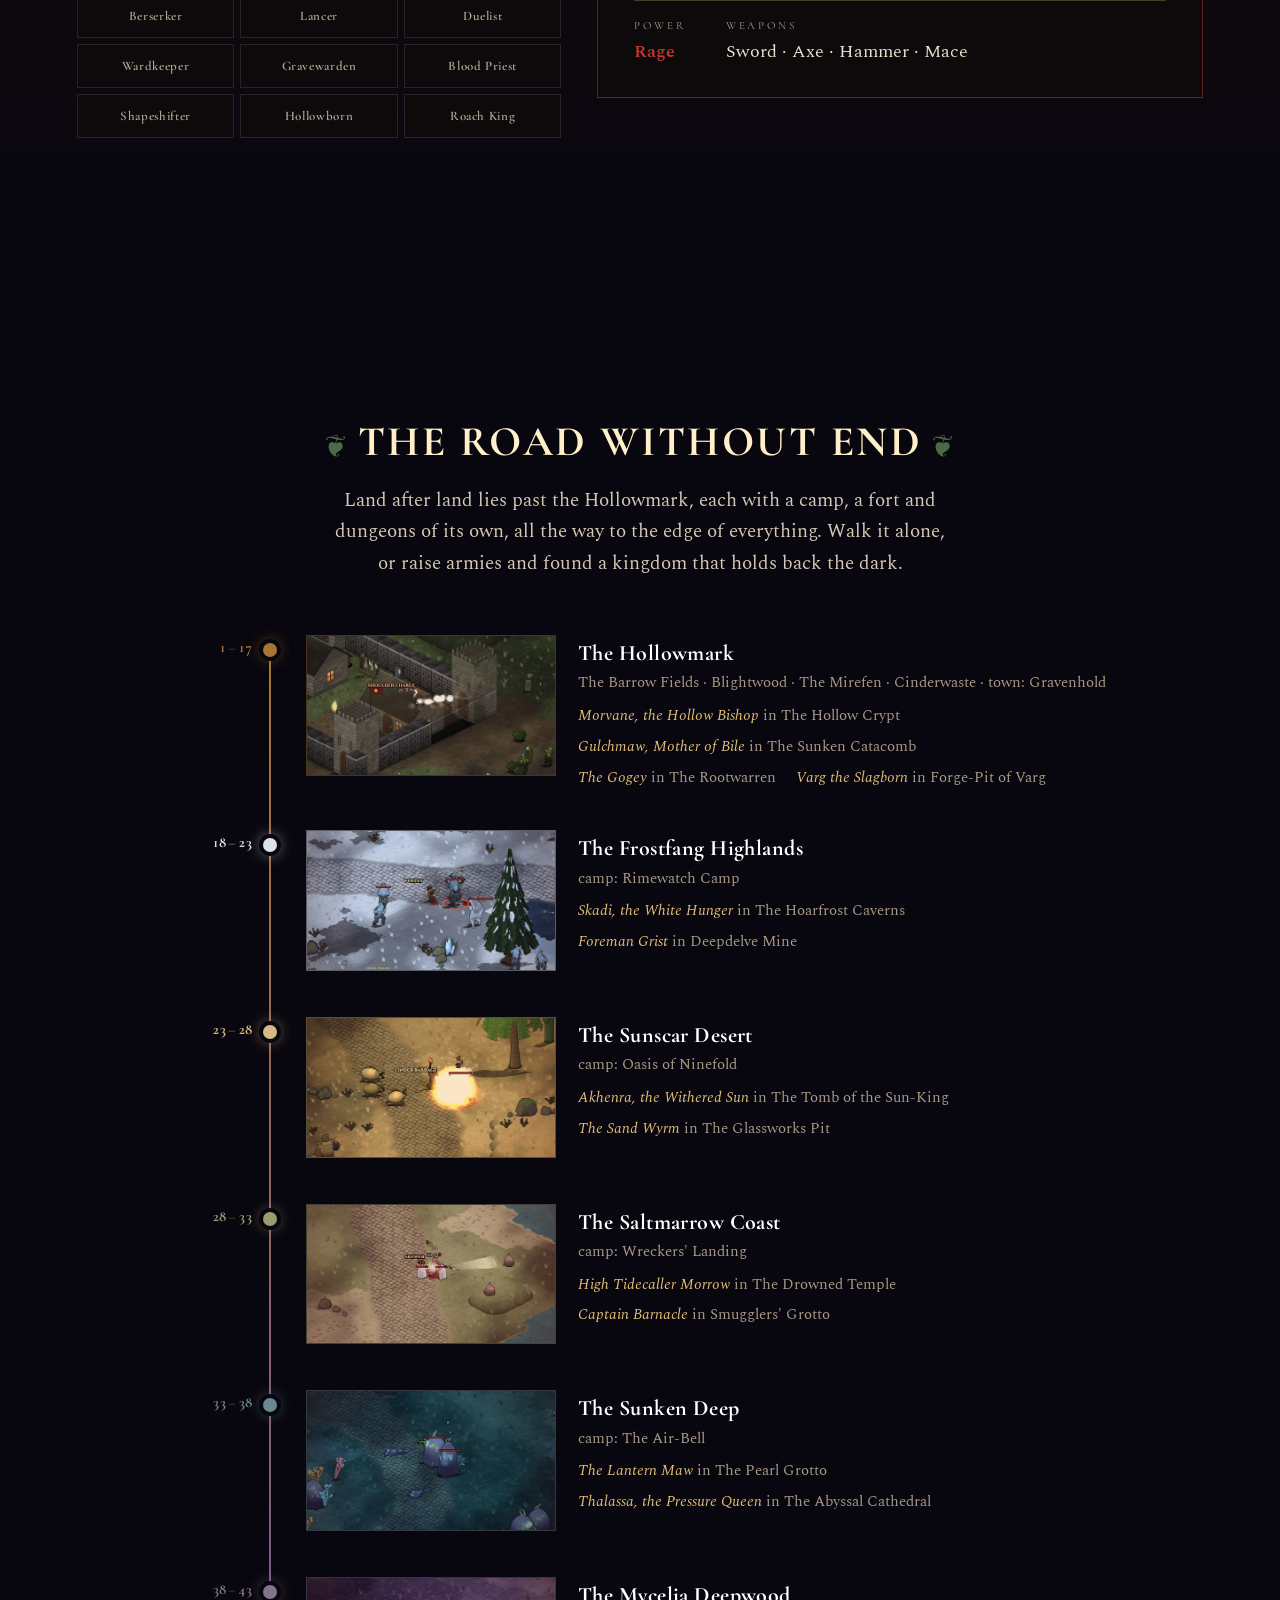
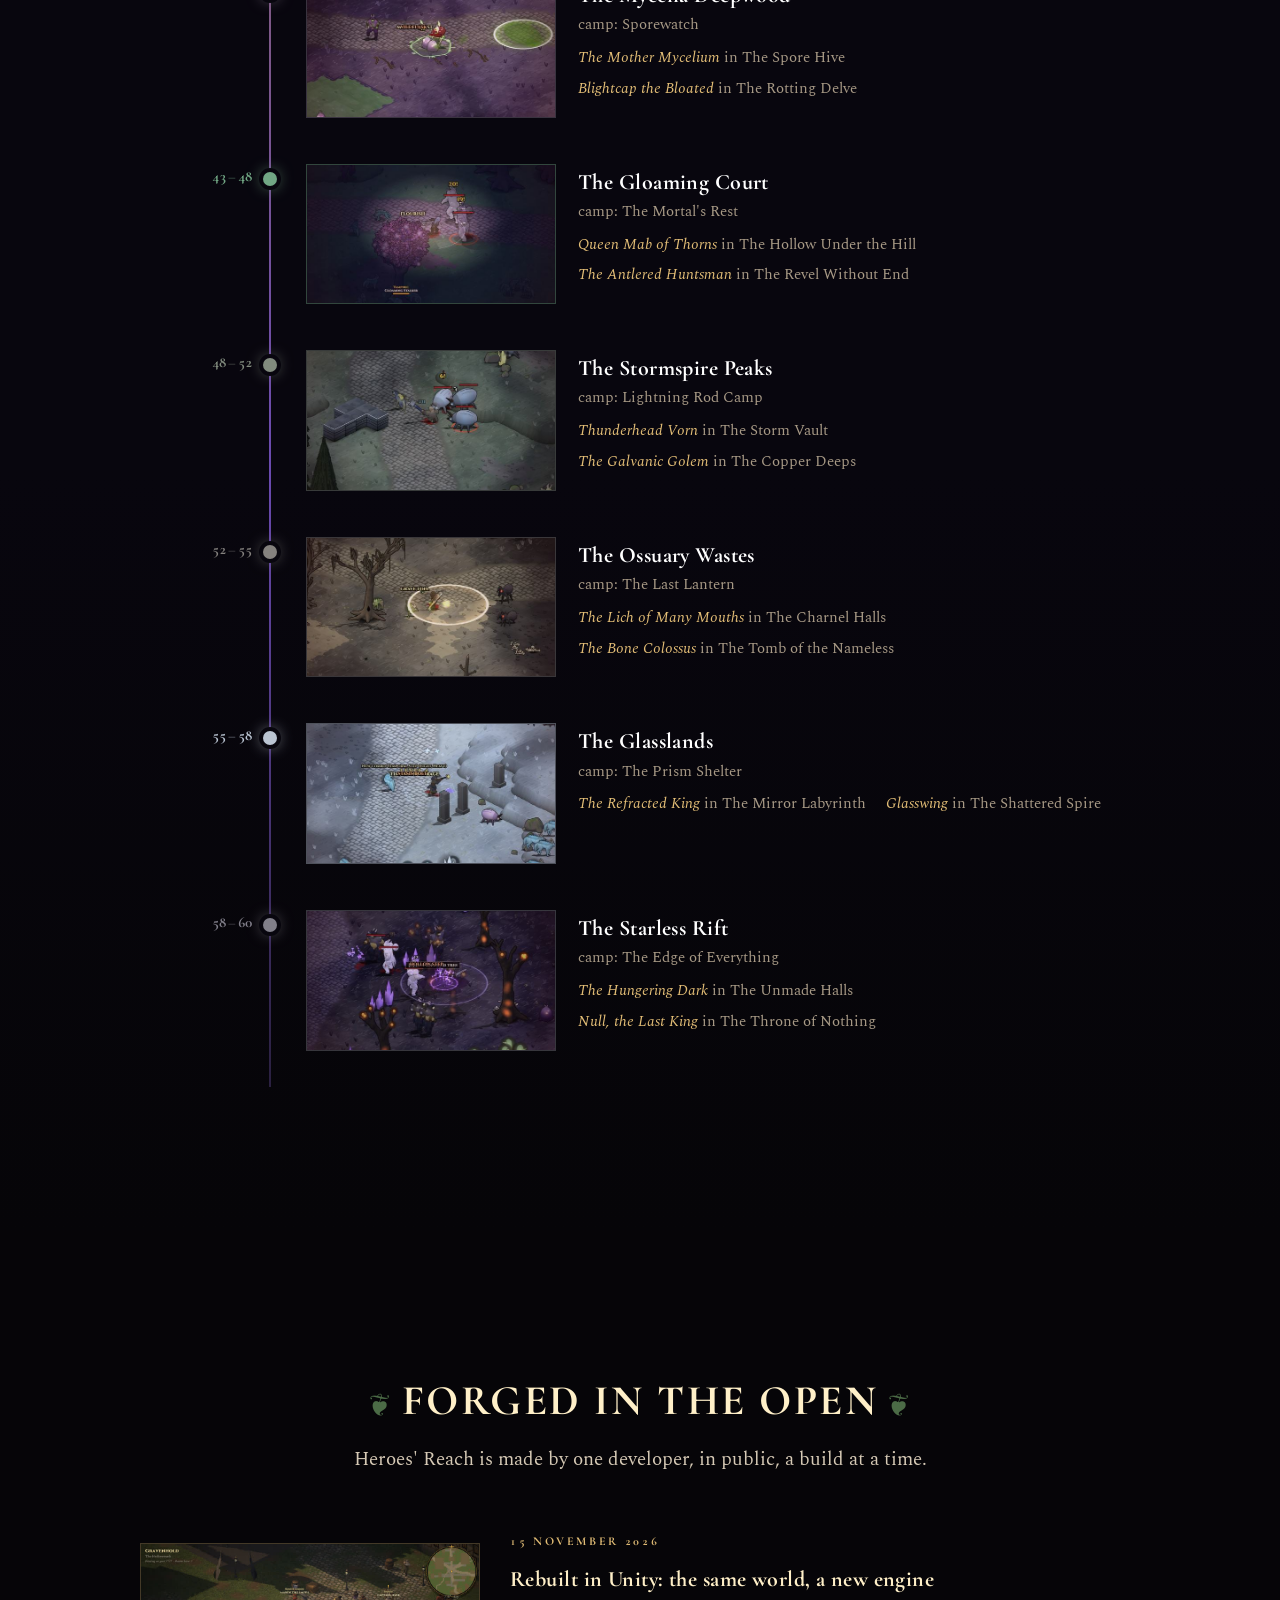
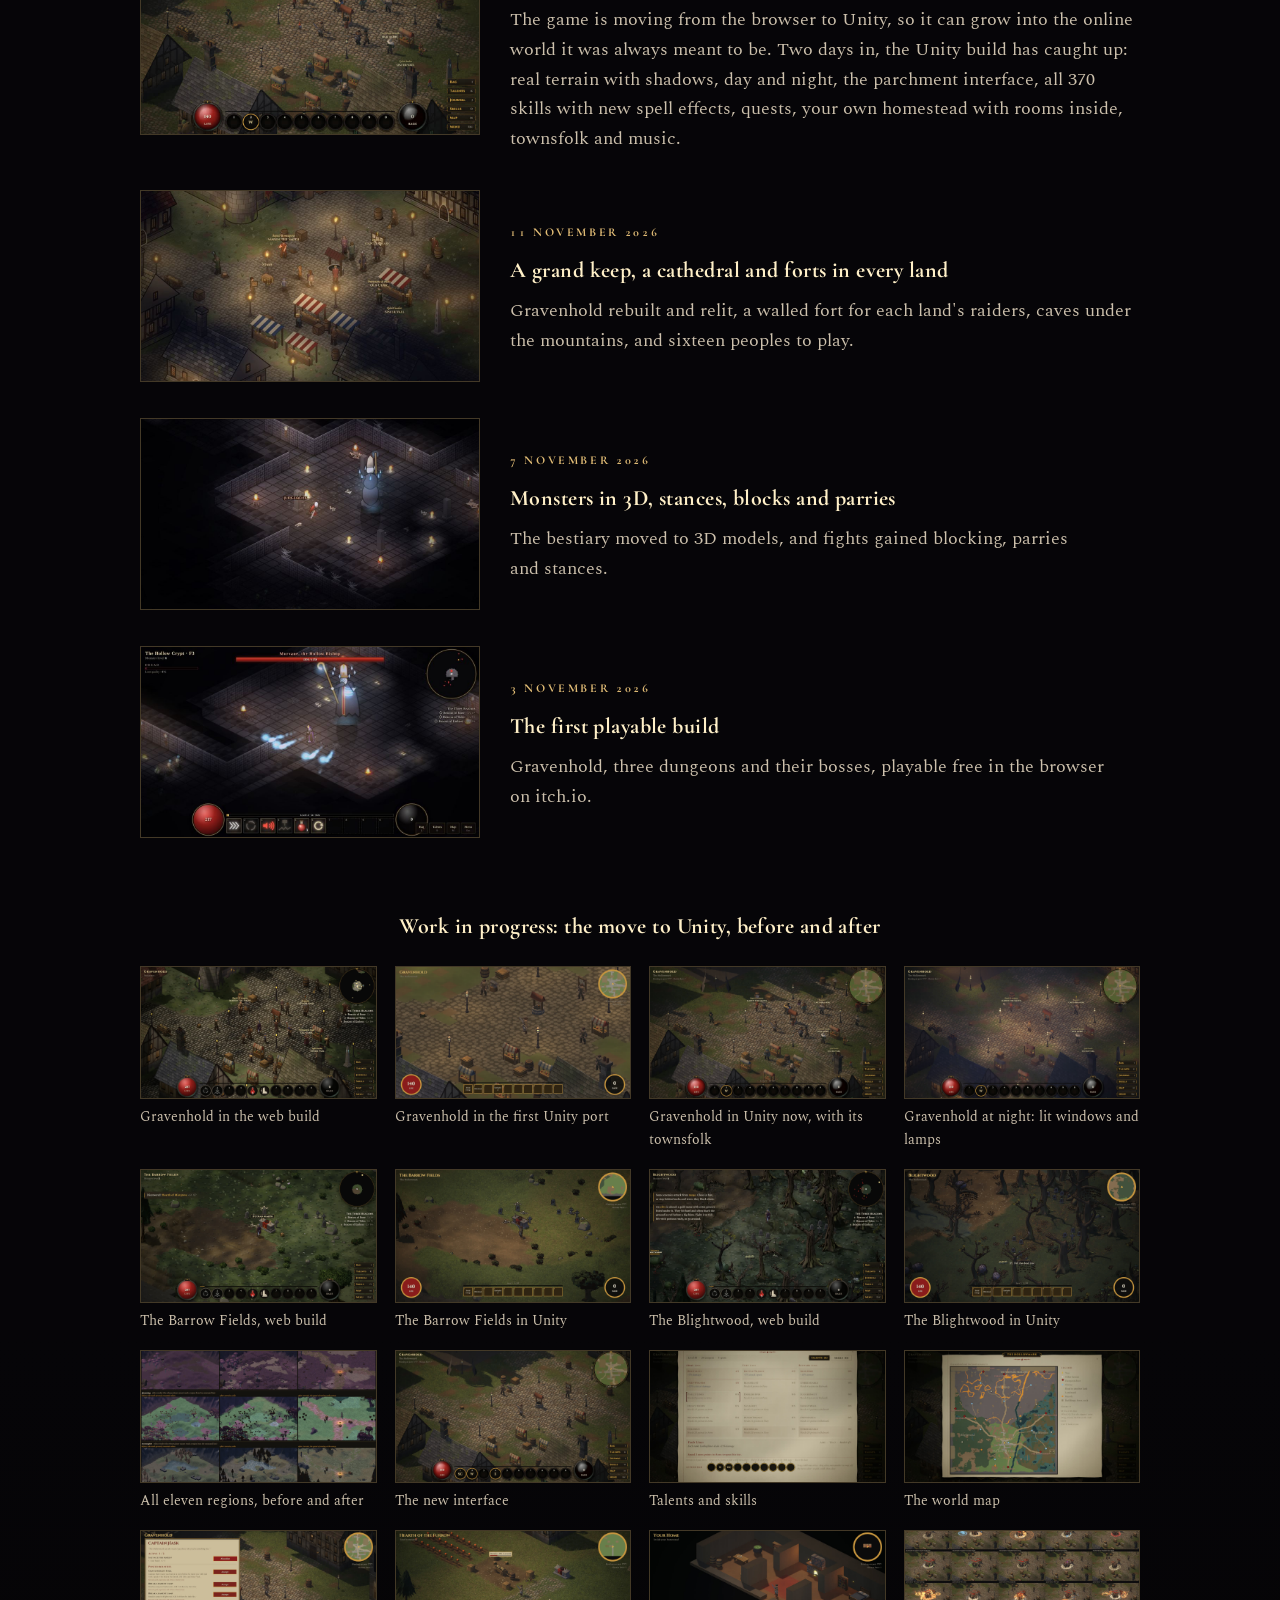
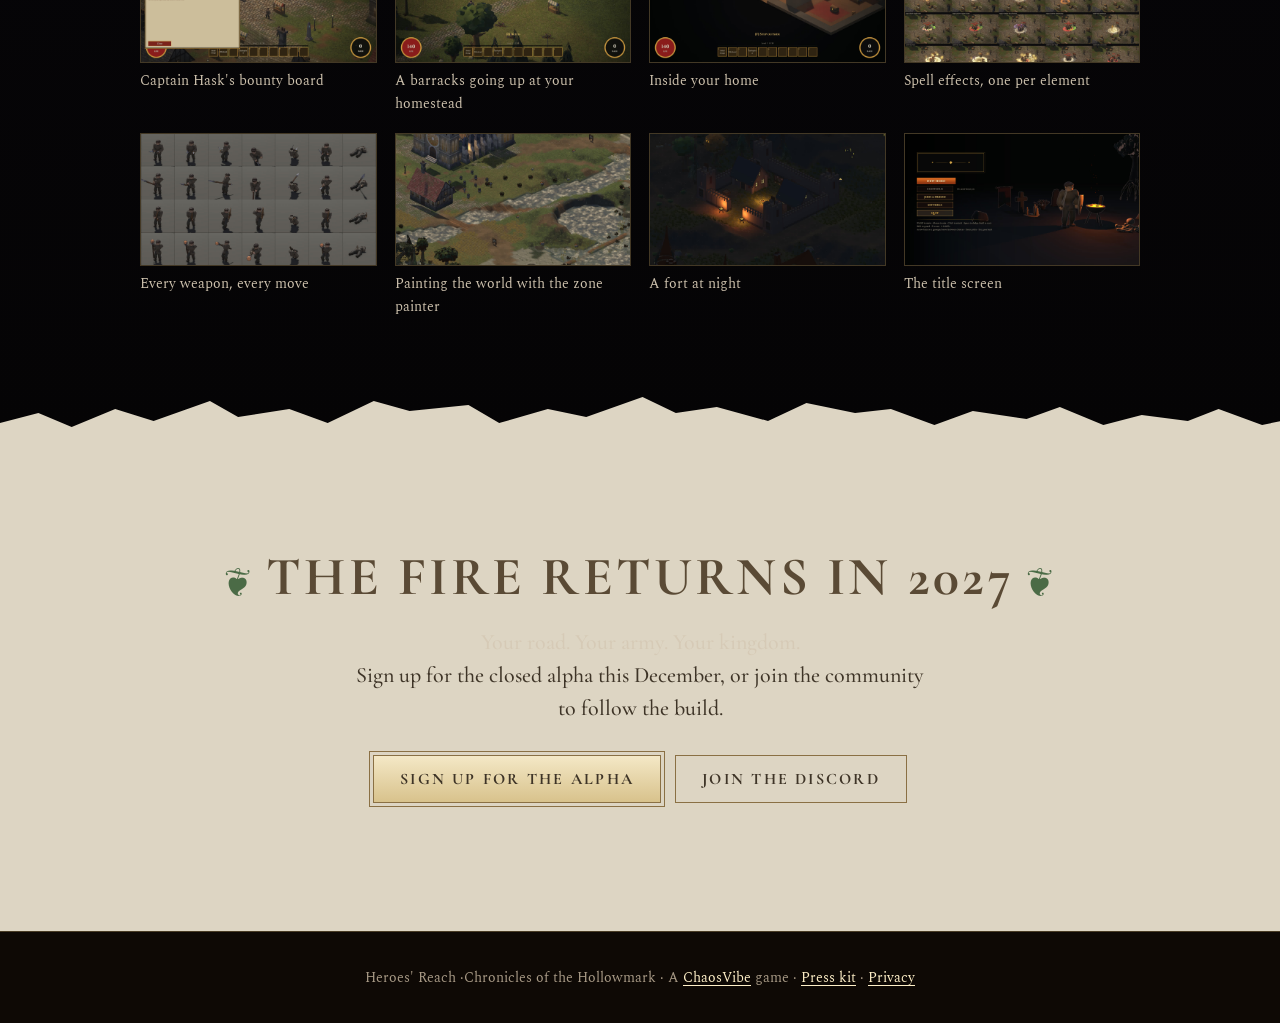
==== commit f02e716f: "Tagline 'Your road. Your army. Your kingdom.', online/armies/kingdom copy, no counts" ====
--- a/index.html
+++ b/index.html
@@ -4,9 +4,9 @@
 <meta charset="utf-8">
 <meta name="viewport" content="width=device-width, initial-scale=1">
 <title>Heroes' Reach — Coming 2027</title>
-<meta name="description" content="The last fire in the Hollowmark is going out. Heroes' Reach is a dark fantasy action RPG: 24 classes, 16 peoples, 11 lands, levels 1 to 60, and a hearth of your own to defend. Closed alpha this December. Coming 2027.">
+<meta name="description" content="Your road. Your army. Your kingdom. Heroes' Reach is a vast dark-fantasy online RPG: countless peoples, every kind of calling, and a world without edges. The last fire is going out. Closed alpha this December. Coming 2027.">
 <meta property="og:title" content="Heroes' Reach —Chronicles of the Hollowmark · Coming 2027">
-<meta property="og:description" content="The last fire in the Hollowmark is going out. A dark fantasy action RPG. Sign up for the closed alpha.">
+<meta property="og:description" content="Your road. Your army. Your kingdom. A vast dark-fantasy online RPG. Sign up for the closed alpha.">
 <meta property="og:image" content="img/share.jpg">
 <meta name="theme-color" content="#0e0905">
 <!-- stand-in icon: the lockup's T on its crimson tile, until the finished icon exists -->
@@ -136,8 +136,8 @@
 </section>
 
 <section id="heroes" class="depth" data-lv="17" data-name="Heroes" style="--tint: 12, 9, 14">
-  <h2 class="center"><span data-n="classes">24</span> heroes, sixteen peoples</h2>
-  <p class="center lead">Play as a human or a dwarf, a crow-headed Rookfolk, an ash-skinned Ashborn, a Croakfolk, a Shellback or a Pandakin, and choose how they fight.</p>
+  <h2 class="center">Every people, every calling</h2>
+  <p class="center lead">Play as a human or a dwarf, a crow-headed Rookfolk, an ash-skinned Ashborn, a Croakfolk, a Shellback or a Pandakin, and choose how they fight, from blade to grimoire to the Roach King.</p>
   <div class="roster">
     <div class="names" role="tablist" aria-label="Classes"></div>
     <article class="hero-card" role="tabpanel" aria-live="polite"></article>
@@ -145,8 +145,8 @@
 </section>
 
 <section id="journey" class="depth" data-lv="18" data-name="Beyond the Hollowmark" style="--tint: 8, 6, 14">
-  <h2 class="center">The road from 1 to 60</h2>
-  <p class="center lead">Ten more lands lie past the Hollowmark, each with a camp, a fort and dungeons of its own, all the way to the edge of everything.</p>
+  <h2 class="center">The road without end</h2>
+  <p class="center lead">Land after land lies past the Hollowmark, each with a camp, a fort and dungeons of its own, all the way to the edge of everything. Walk it alone, or raise armies and found a kingdom that holds back the dark.</p>
   <ol class="road"></ol>
 </section>
 
@@ -187,6 +187,7 @@
 <div class="torn" aria-hidden="true"></div>
 <section id="discord" class="final">
   <h2>The fire returns in 2027</h2>
+  <p class="lead">Your road. Your army. Your kingdom.</p>
   <p>Sign up for the closed alpha this December, or join the community to follow the build.</p>
   <div class="cta"><a class="btn" href="#top" data-signup>Sign up for the alpha</a><a class="btn ghost discord" href="https://discord.gg/D5G8zKWHCp" target="_blank" rel="noopener">Join the Discord</a></div>
 </section>
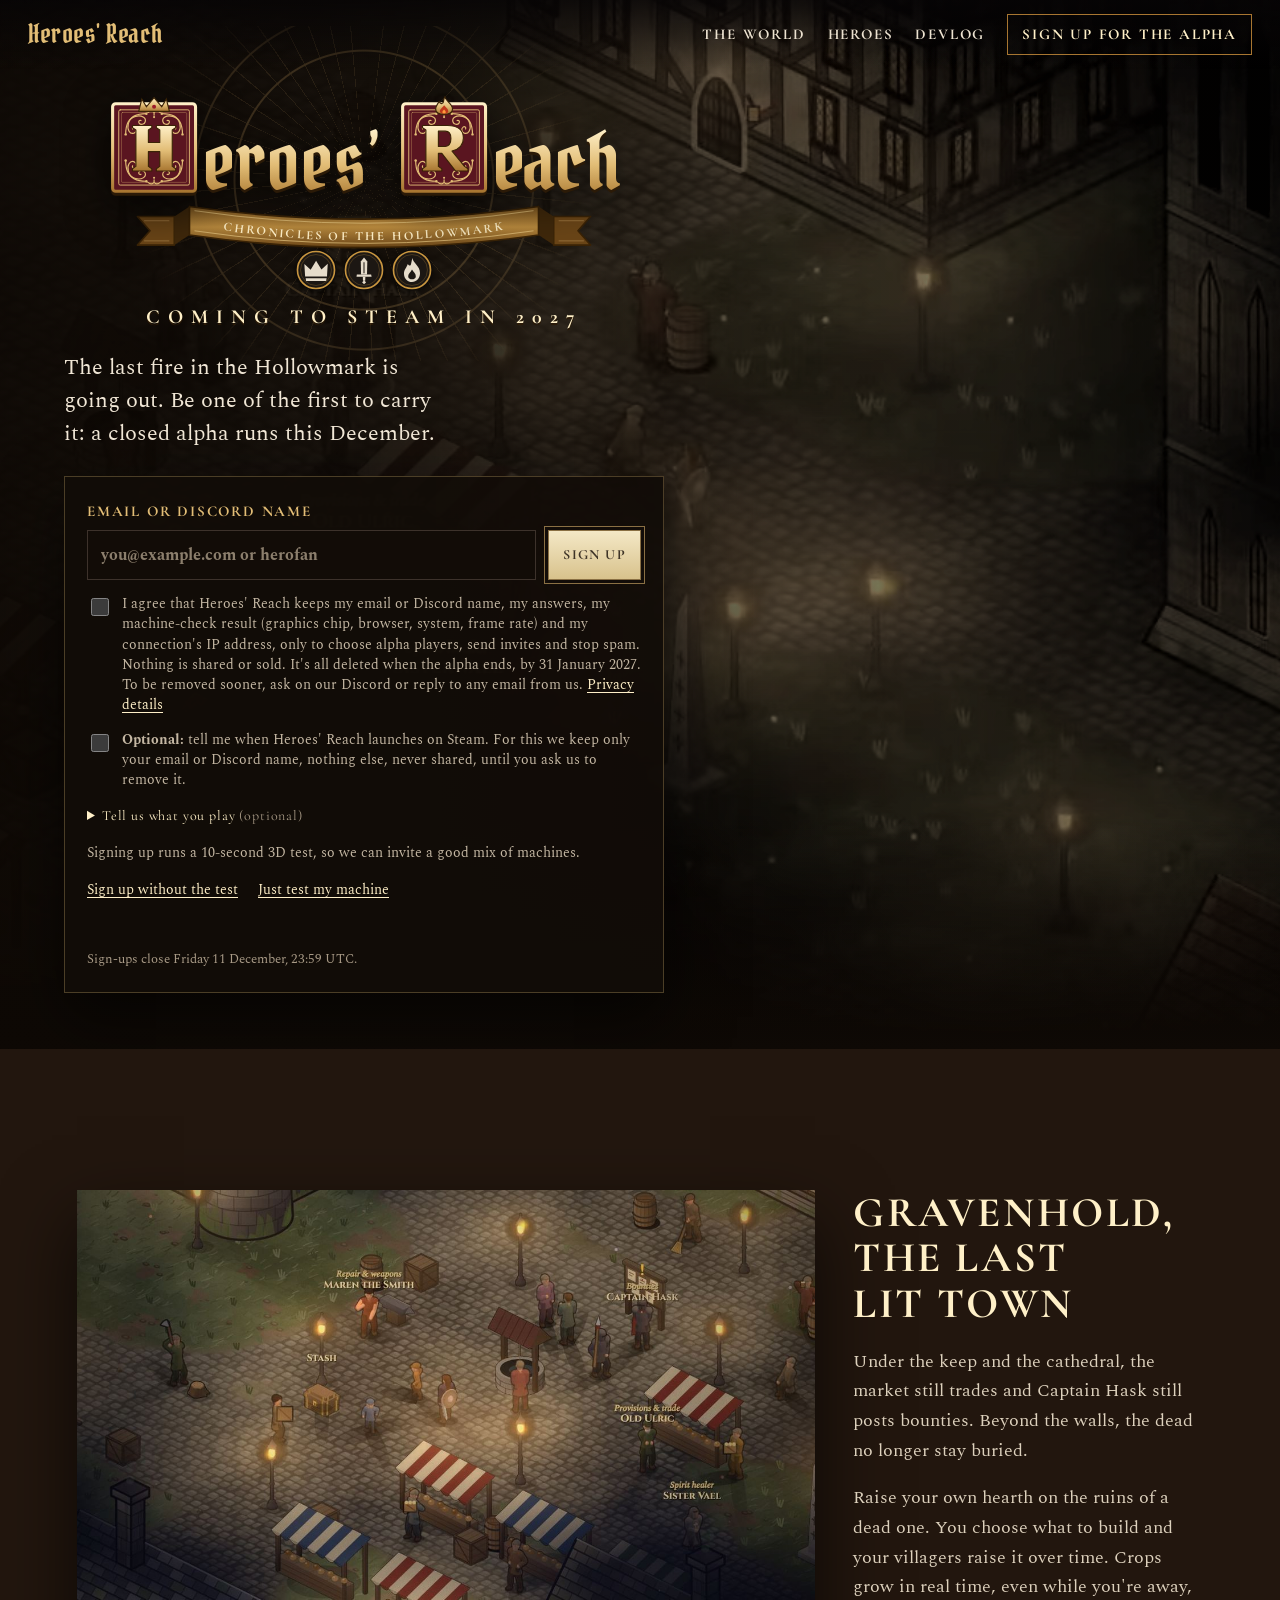
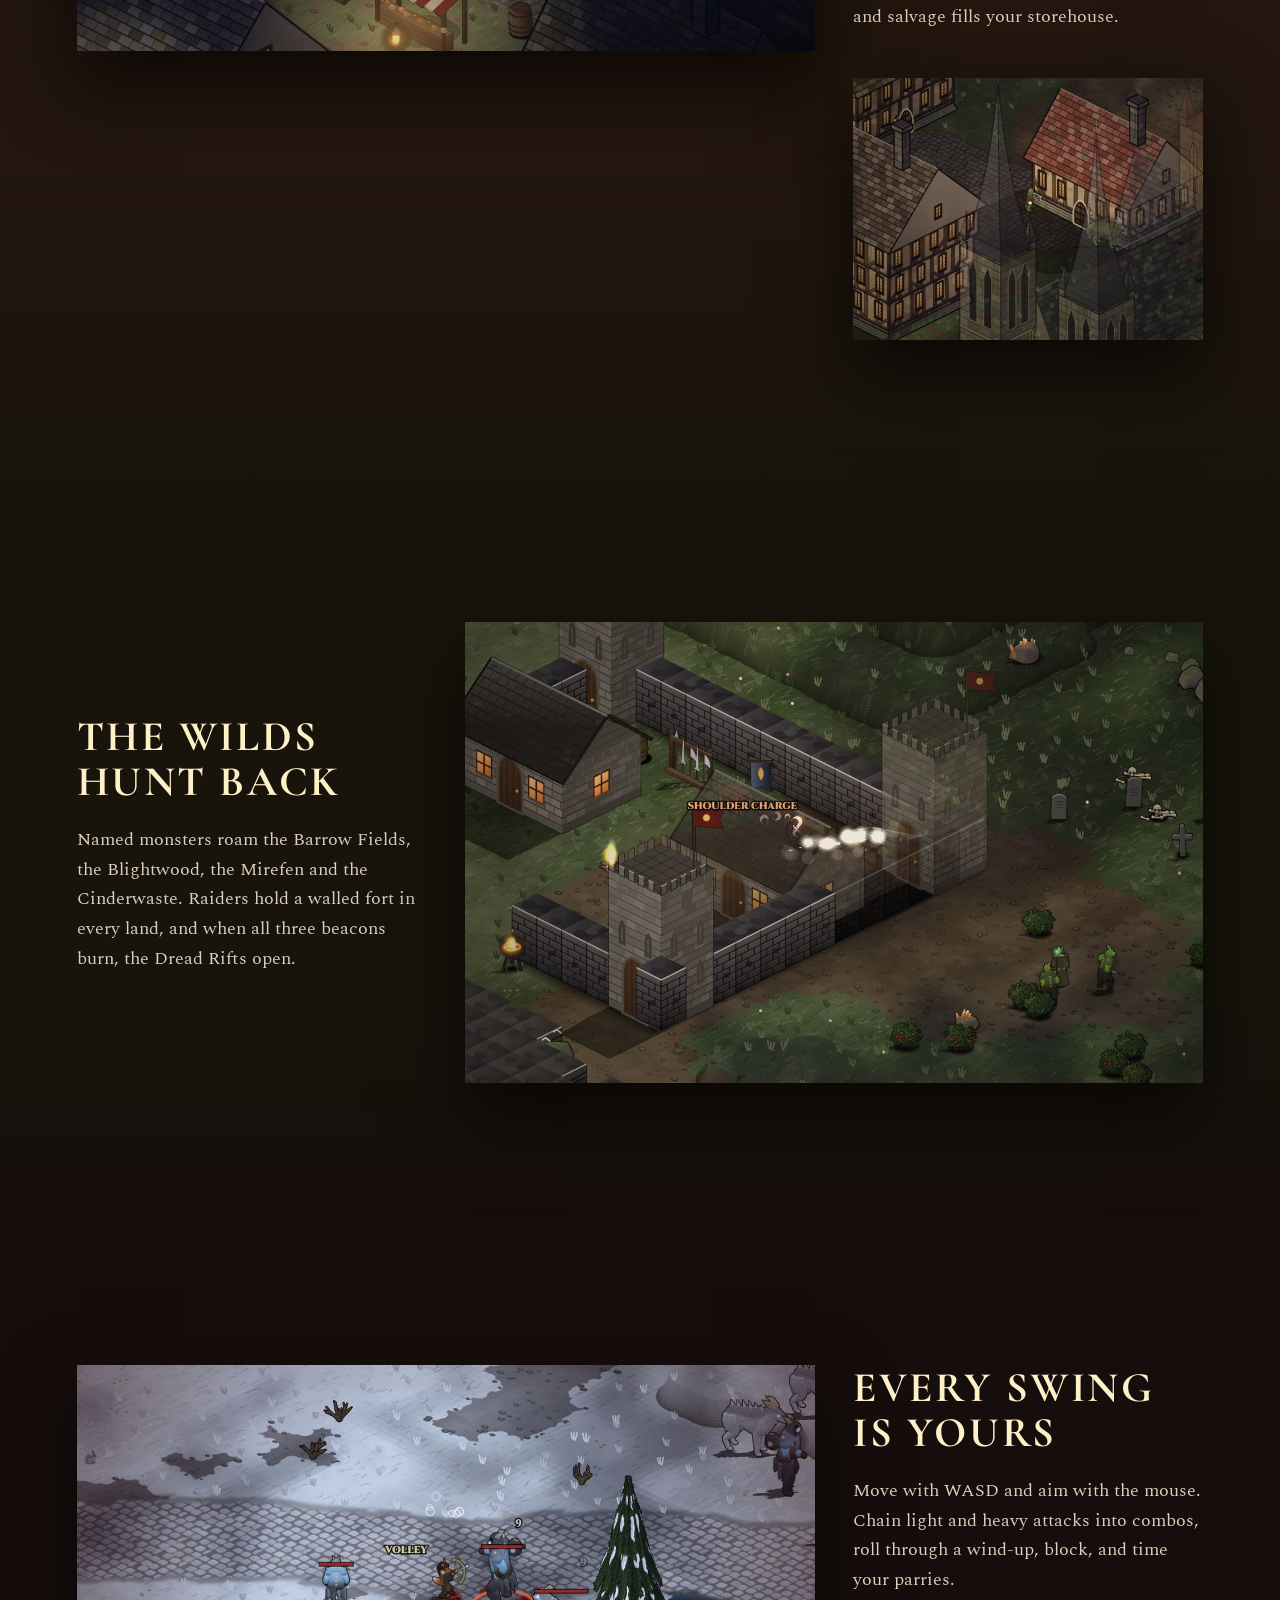
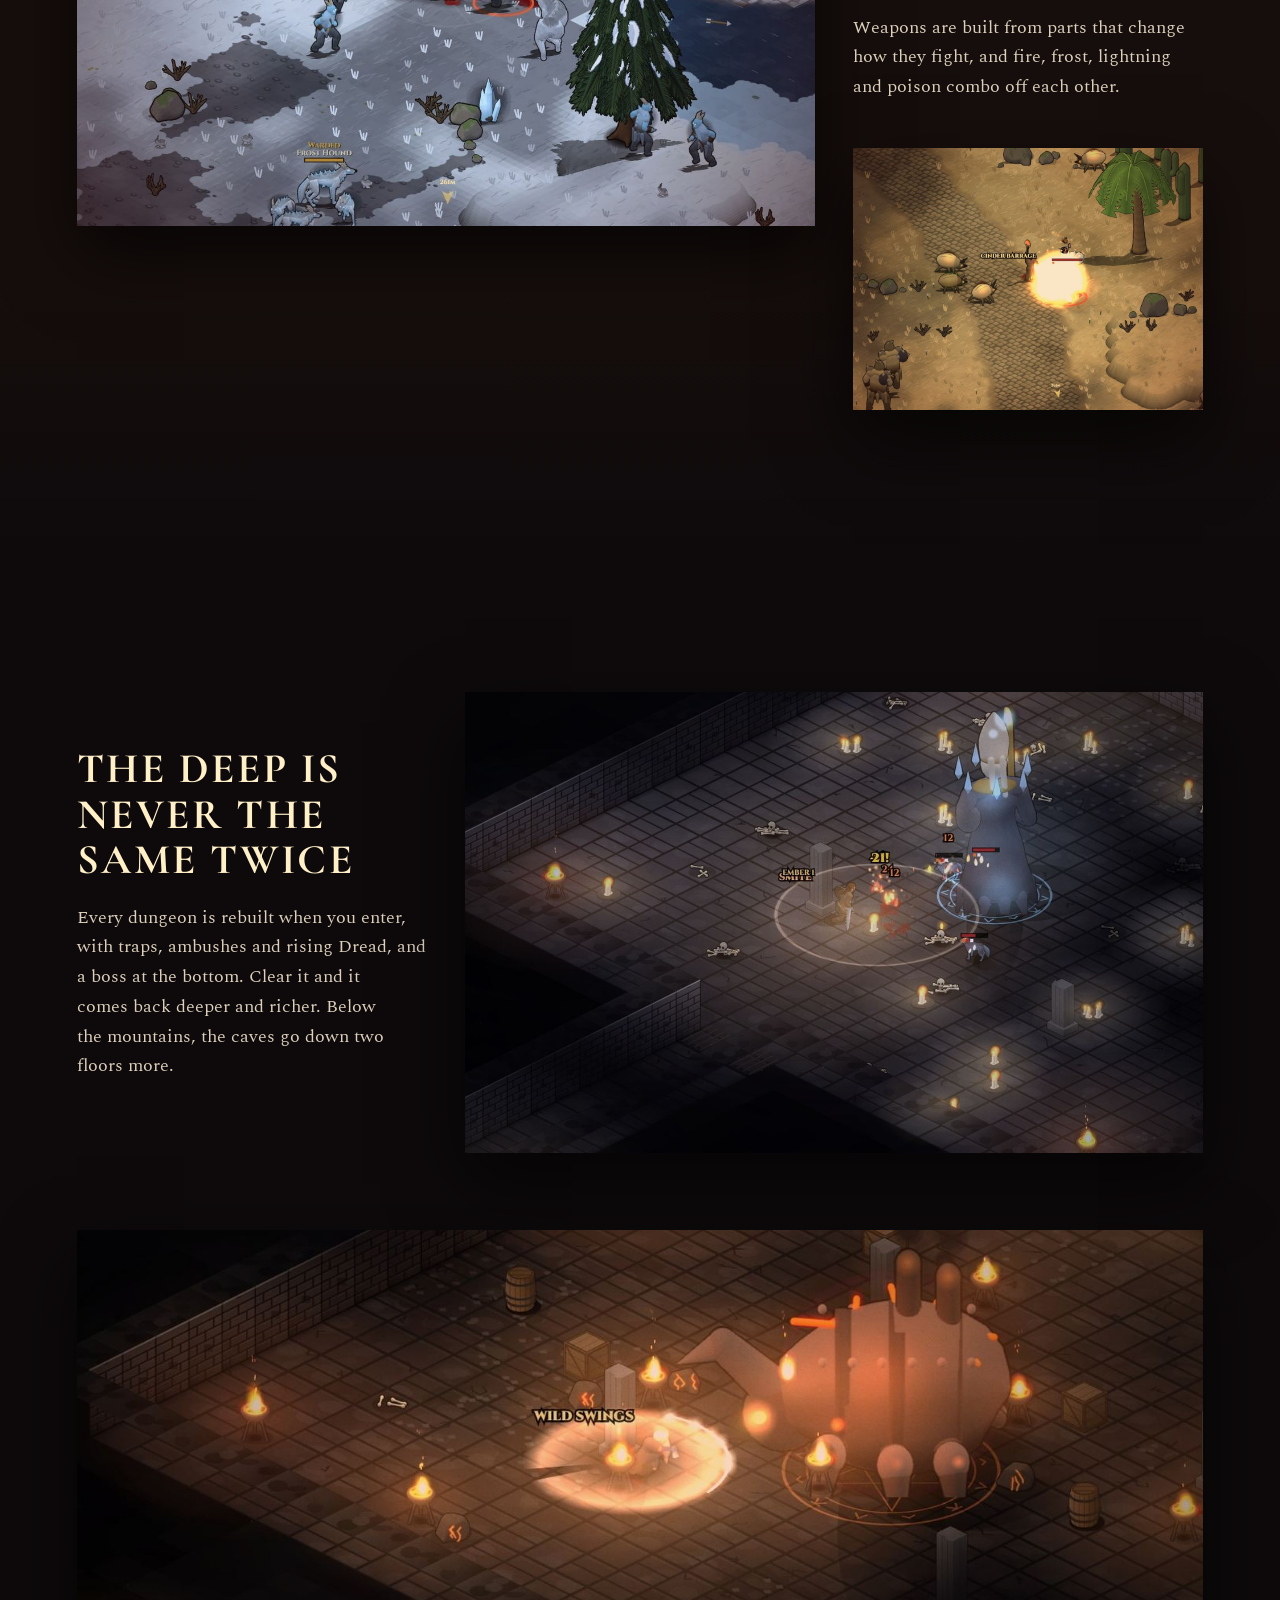
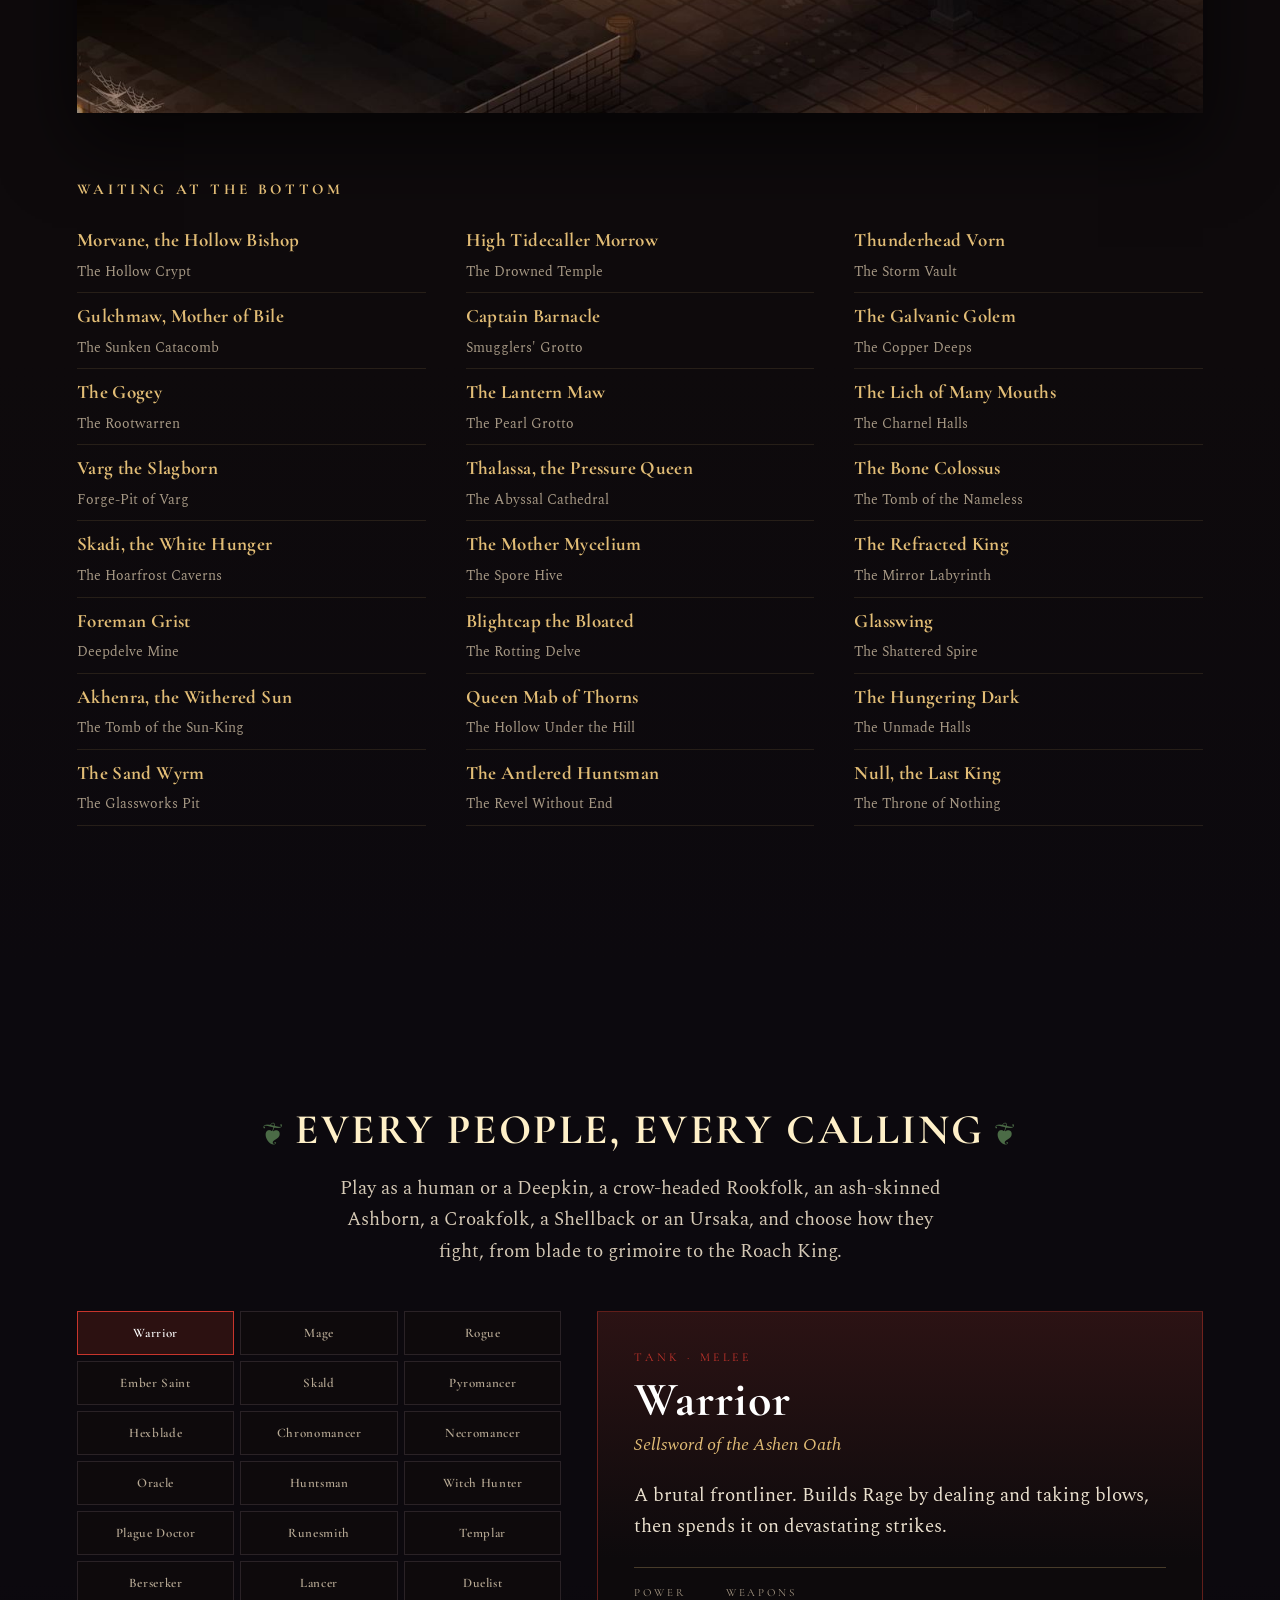
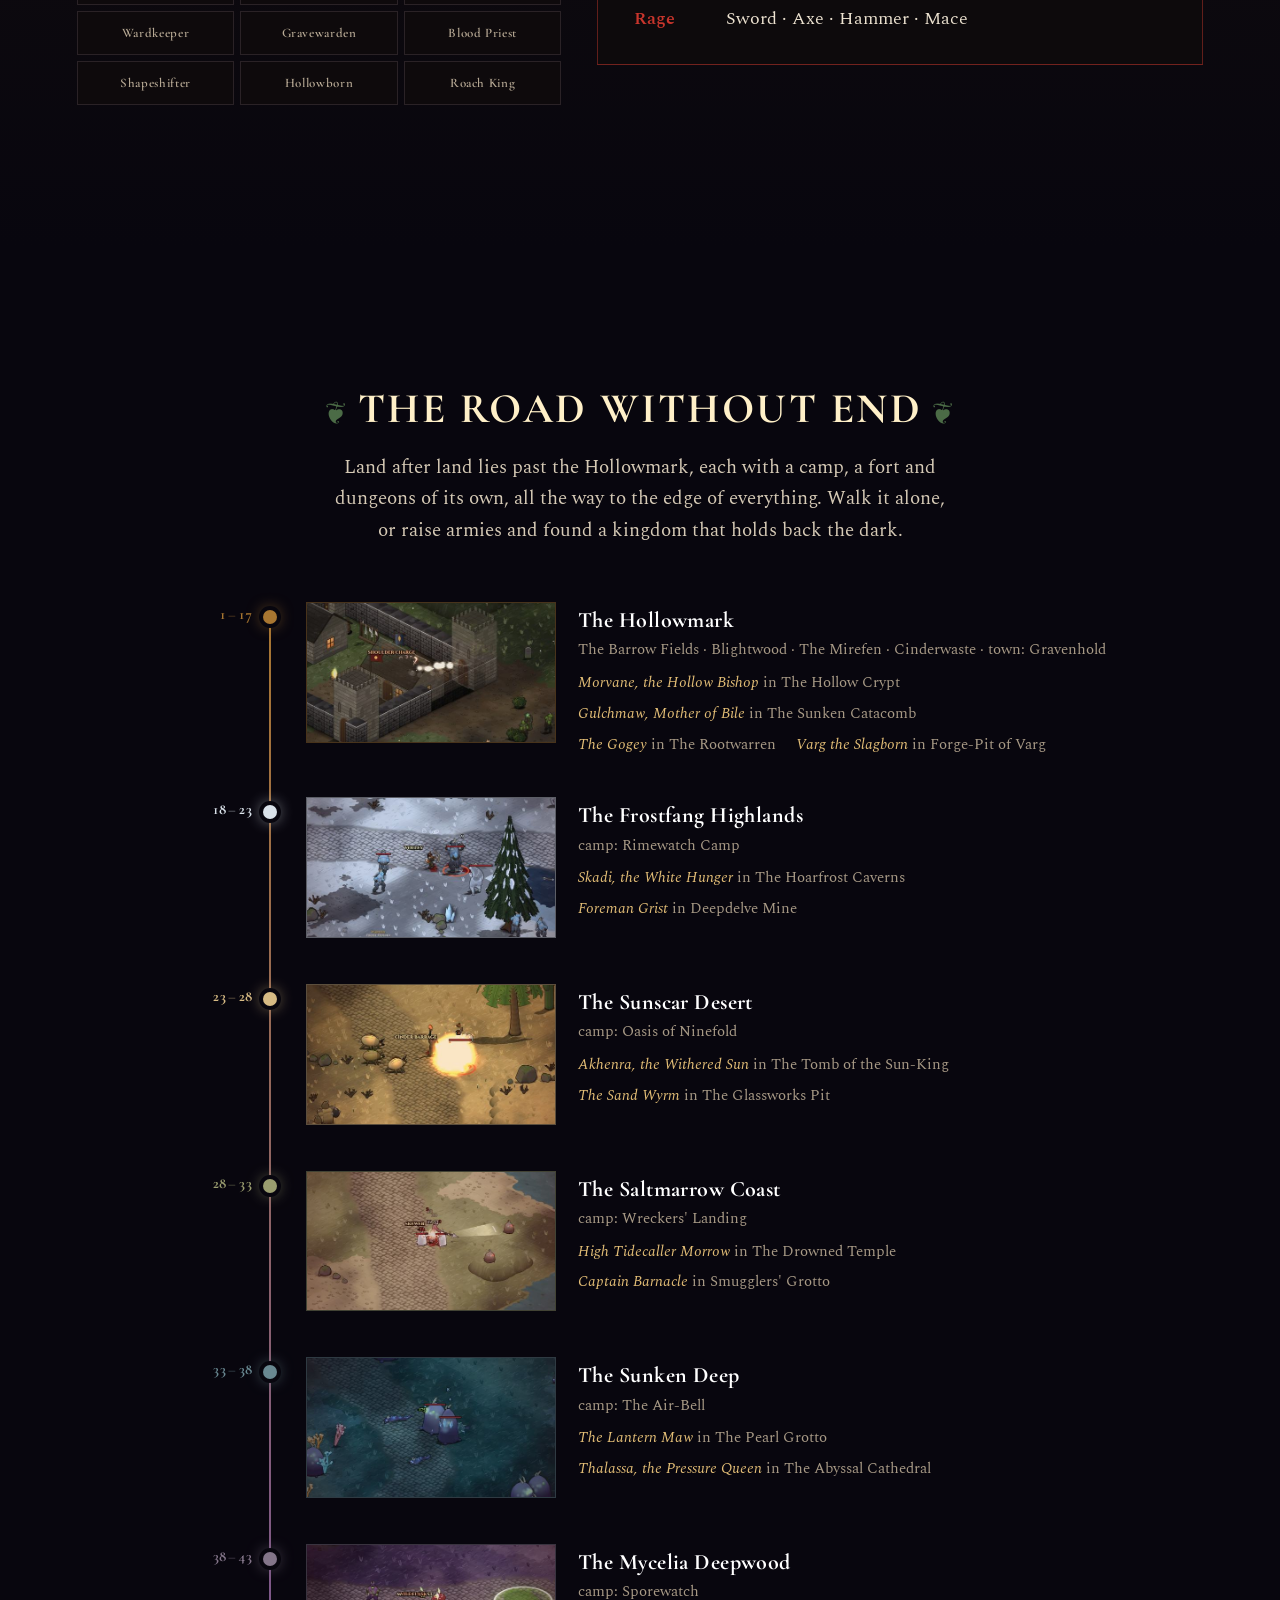
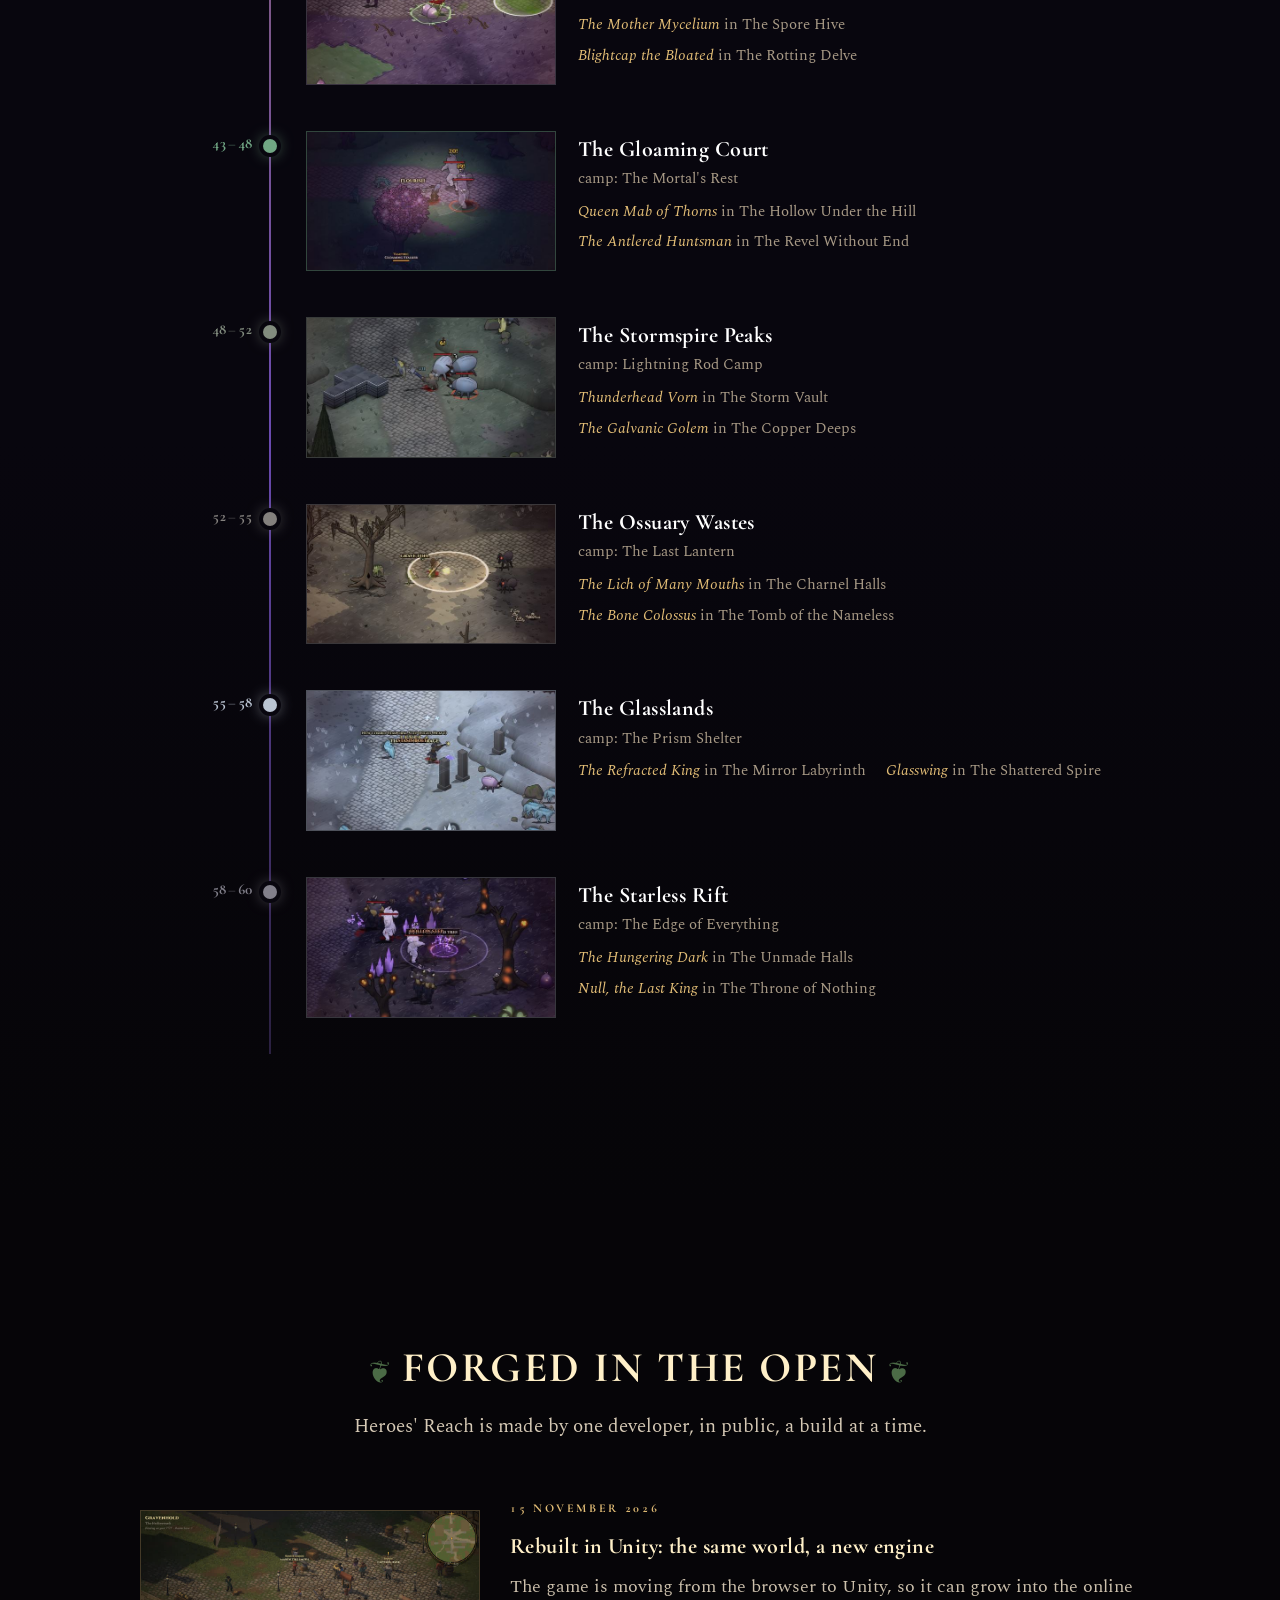
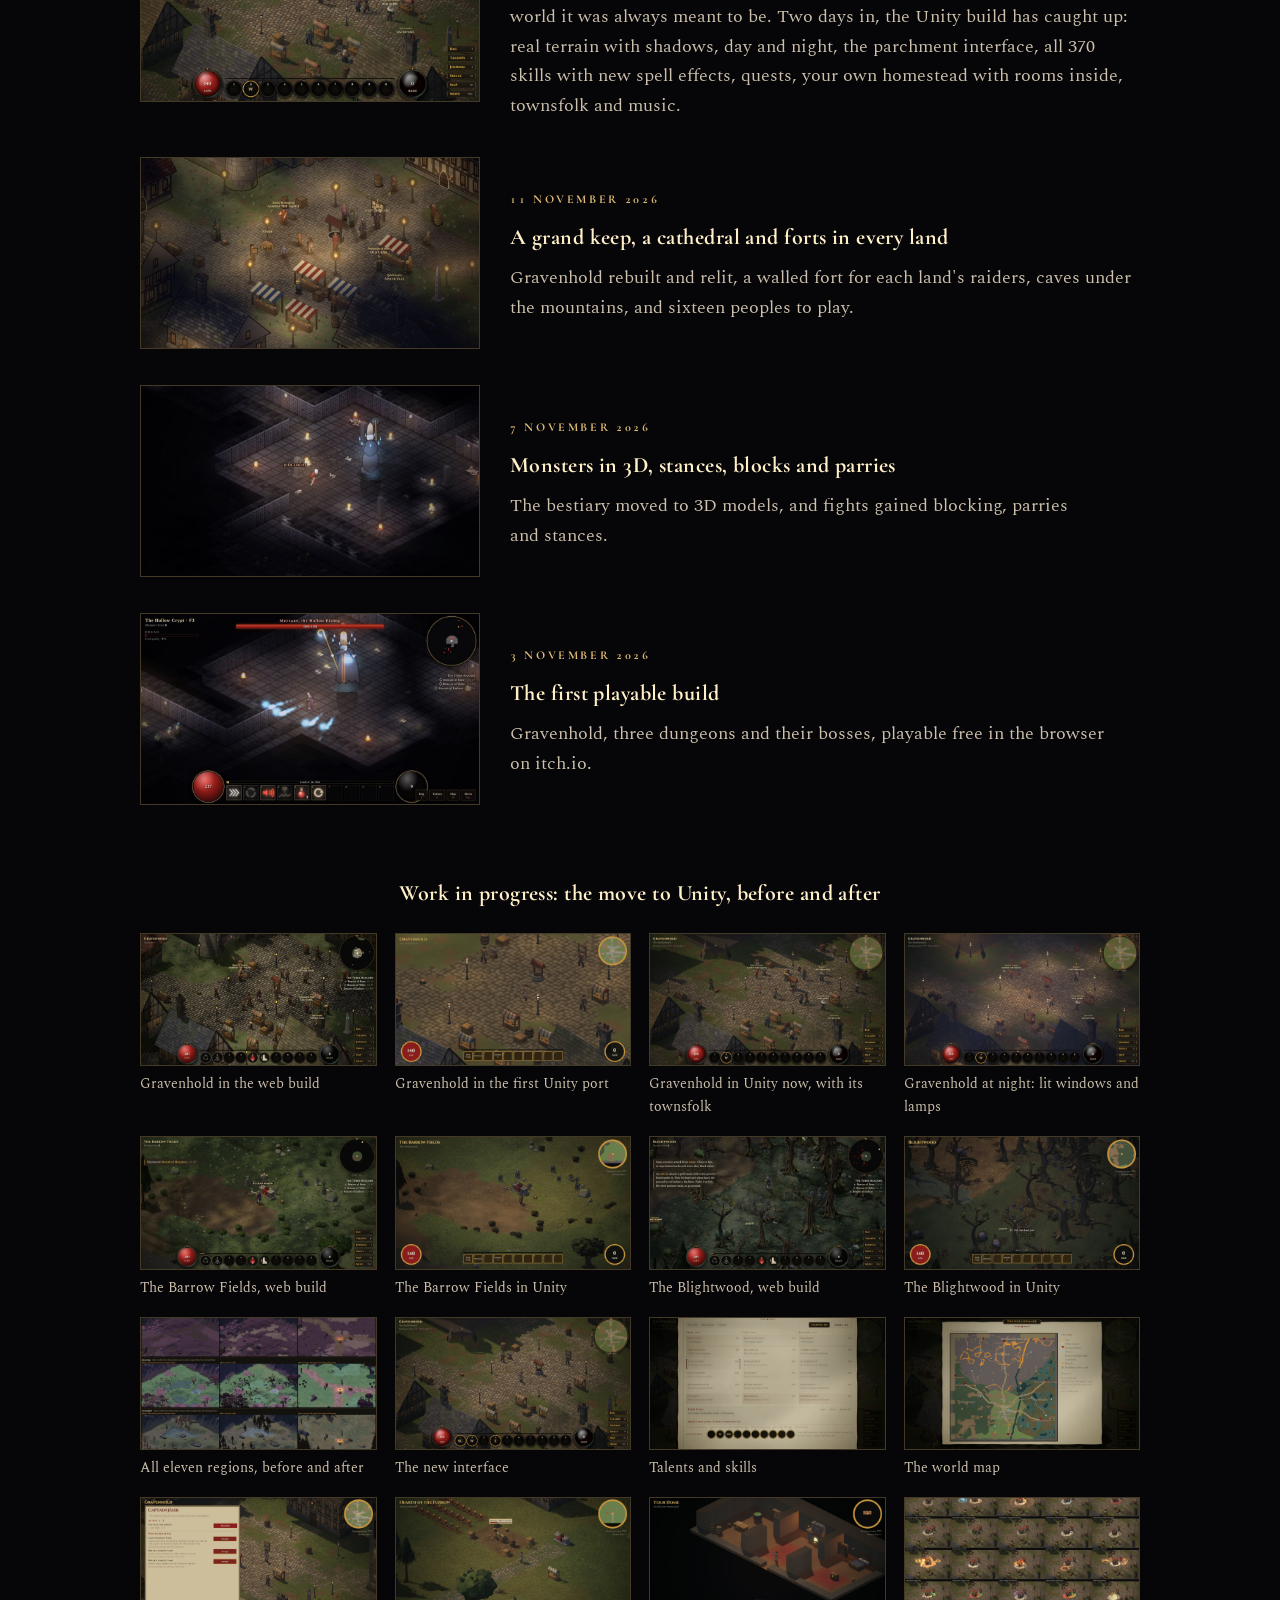
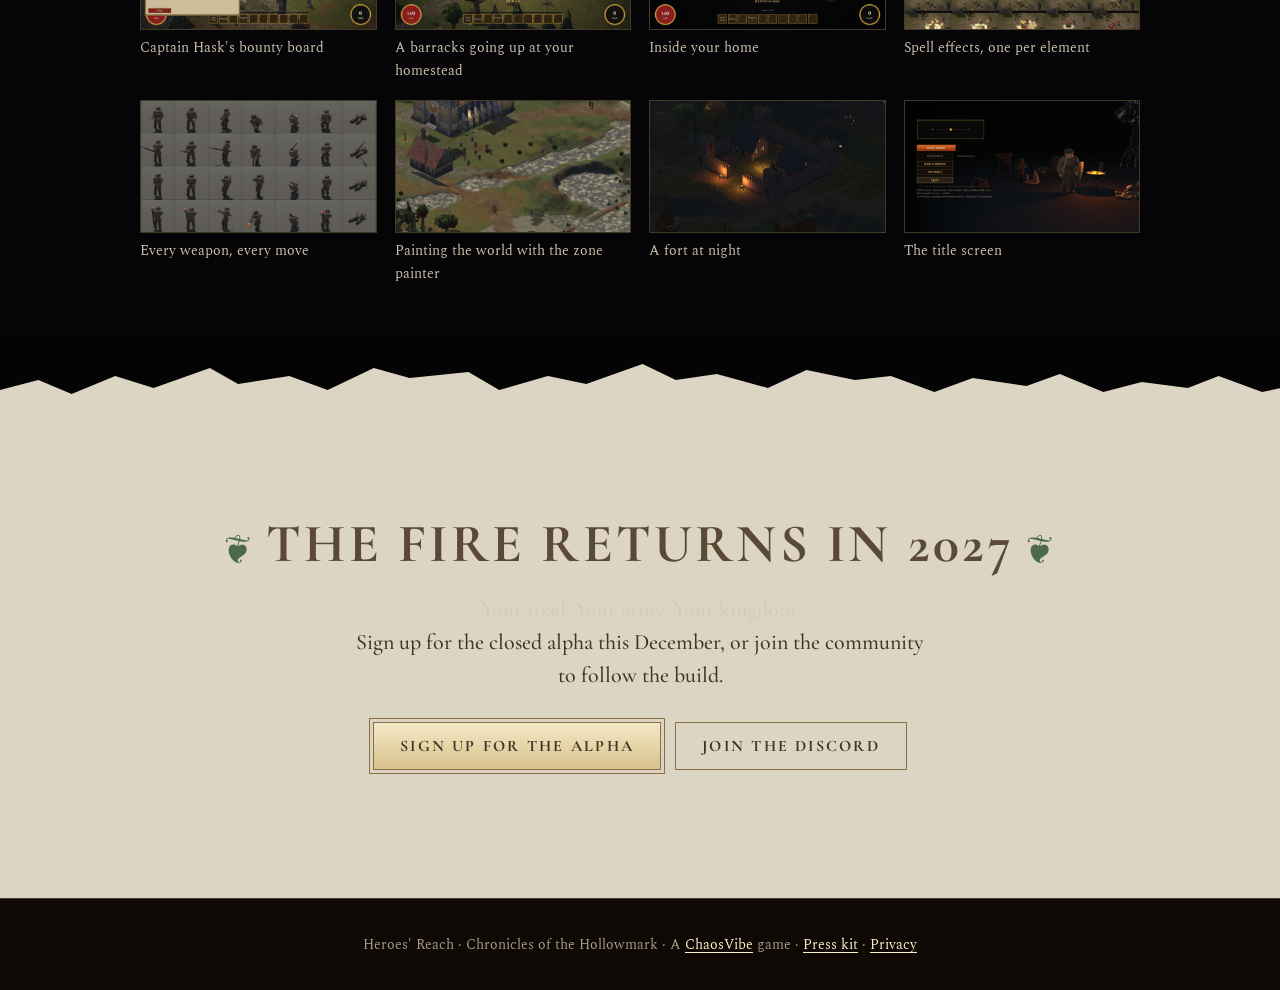
==== commit 24d98788: "Website: canon names (Deepkin, Ursaka), Coming to Steam in 2027, press files renamed heroesreach-* C" ====
--- a/index.html
+++ b/index.html
@@ -3,9 +3,9 @@
 <head>
 <meta charset="utf-8">
 <meta name="viewport" content="width=device-width, initial-scale=1">
-<title>Heroes' Reach — Coming 2027</title>
-<meta name="description" content="Your road. Your army. Your kingdom. Heroes' Reach is a vast dark-fantasy online RPG: countless peoples, every kind of calling, and a world without edges. The last fire is going out. Closed alpha this December. Coming 2027.">
-<meta property="og:title" content="Heroes' Reach —Chronicles of the Hollowmark · Coming 2027">
+<title>Heroes' Reach — Coming to Steam in 2027</title>
+<meta name="description" content="Your road. Your army. Your kingdom. Heroes' Reach is a vast dark-fantasy online RPG: countless peoples, every kind of calling, and a world without edges. The last fire is going out. Closed alpha this December. Coming to Steam in 2027.">
+<meta property="og:title" content="Heroes' Reach — Chronicles of the Hollowmark · Coming to Steam in 2027">
 <meta property="og:description" content="Your road. Your army. Your kingdom. A vast dark-fantasy online RPG. Sign up for the closed alpha.">
 <meta property="og:image" content="img/share.jpg">
 <meta name="theme-color" content="#0e0905">
@@ -53,8 +53,8 @@
       </svg>
       <div class="roundels" aria-hidden="true"><svg viewBox="0 0 44 44" aria-hidden="true"><circle cx="22" cy="22" r="21.4" fill="#0e0b0a"/><circle cx="22" cy="22" r="19.4" fill="#1c1713" stroke="#c9963f" stroke-width="1.7"/><circle cx="22" cy="22" r="16.2" fill="none" stroke="#c9963f" stroke-opacity=".45" stroke-width=".6"/><g fill="#e6dccb"><path d="M10.6 28.8L9.8 15.6L16.4 21.8L22.1 12.2L27.7 21.6L34.3 15.4L33.5 28.9Z"/><path d="M11.2 30.6H33.1L32.6 33.4H11.6Z"/></g></svg><svg viewBox="0 0 44 44" aria-hidden="true"><circle cx="22" cy="22" r="21.4" fill="#0e0b0a"/><circle cx="22" cy="22" r="19.4" fill="#1c1713" stroke="#c9963f" stroke-width="1.7"/><circle cx="22" cy="22" r="16.2" fill="none" stroke="#c9963f" stroke-opacity=".45" stroke-width=".6"/><g fill="#e6dccb"><g transform="translate(22 22) scale(.96) translate(-22 -22)"><path d="M22 8.4L25.6 12.8L25.3 26.8H18.8L18.5 12.7Z"/><path d="M14.2 26.8L29.8 26.9L30.3 29.5L13.8 29.3Z"/><path d="M20.7 29.3H23.5L23.3 33.8H20.9Z"/><path d="M22.1 33.4L24.3 35.4L22.1 37.6L19.9 35.4Z"/><path d="M22 13.5V25.6" stroke="#1c1713" stroke-width="1.1" fill="none"/></g></g></svg><svg viewBox="0 0 44 44" aria-hidden="true"><circle cx="22" cy="22" r="21.4" fill="#0e0b0a"/><circle cx="22" cy="22" r="19.4" fill="#1c1713" stroke="#c9963f" stroke-width="1.7"/><circle cx="22" cy="22" r="16.2" fill="none" stroke="#c9963f" stroke-opacity=".45" stroke-width=".6"/><g fill="#e6dccb"><path d="M22.4 9.5C23 15 30.4 17.5 30.4 25.2C30.4 31 26.6 34.6 22 34.6C17.4 34.6 13.6 31 13.6 25.8C13.6 21.5 16.3 19.5 17.6 15.6C19.2 18 20.4 18 21 15.6C21.5 13.5 21.8 11.5 22.4 9.5Z"/><path d="M22 21.5C23.5 24 26 25.5 26 28.5C26 30.7 24.2 31.8 22 31.8C19.8 31.8 18 30.7 18 28.5C18 25.8 20.5 24.5 22 21.5Z" fill="#1c1713"/></g></svg></div>
     </div>
-    <p class="when">Coming 2027</p>
-    <p class="hook">The last fire in the Hollowmark is going out. Be one of the first to carry it: a closed alpha runs this December, in your browser.</p>
+    <p class="when">Coming to Steam in 2027</p>
+    <p class="hook">The last fire in the Hollowmark is going out. Be one of the first to carry it: a closed alpha runs this December.</p>
 
     <section id="alpha" class="signup" aria-label="Sign up for the alpha">
       <form class="su-form" novalidate>
@@ -137,7 +137,7 @@
 
 <section id="heroes" class="depth" data-lv="17" data-name="Heroes" style="--tint: 12, 9, 14">
   <h2 class="center">Every people, every calling</h2>
-  <p class="center lead">Play as a human or a dwarf, a crow-headed Rookfolk, an ash-skinned Ashborn, a Croakfolk, a Shellback or a Pandakin, and choose how they fight, from blade to grimoire to the Roach King.</p>
+  <p class="center lead">Play as a human or a Deepkin, a crow-headed Rookfolk, an ash-skinned Ashborn, a Croakfolk, a Shellback or an Ursaka, and choose how they fight, from blade to grimoire to the Roach King.</p>
   <div class="roster">
     <div class="names" role="tablist" aria-label="Classes"></div>
     <article class="hero-card" role="tabpanel" aria-live="polite"></article>
@@ -193,7 +193,7 @@
 </section>
 </main>
 
-<footer>Heroes' Reach ·Chronicles of the Hollowmark · A <a href="https://chaosvibe.com">ChaosVibe</a> game · <a href="press.html">Press kit</a> · <a href="privacy.html">Privacy</a></footer>
+<footer>Heroes' Reach · Chronicles of the Hollowmark · A <a href="https://chaosvibe.com">ChaosVibe</a> game · <a href="press.html">Press kit</a> · <a href="privacy.html">Privacy</a></footer>
 
 <script src="data.js"></script>
 <script src="site.js"></script>
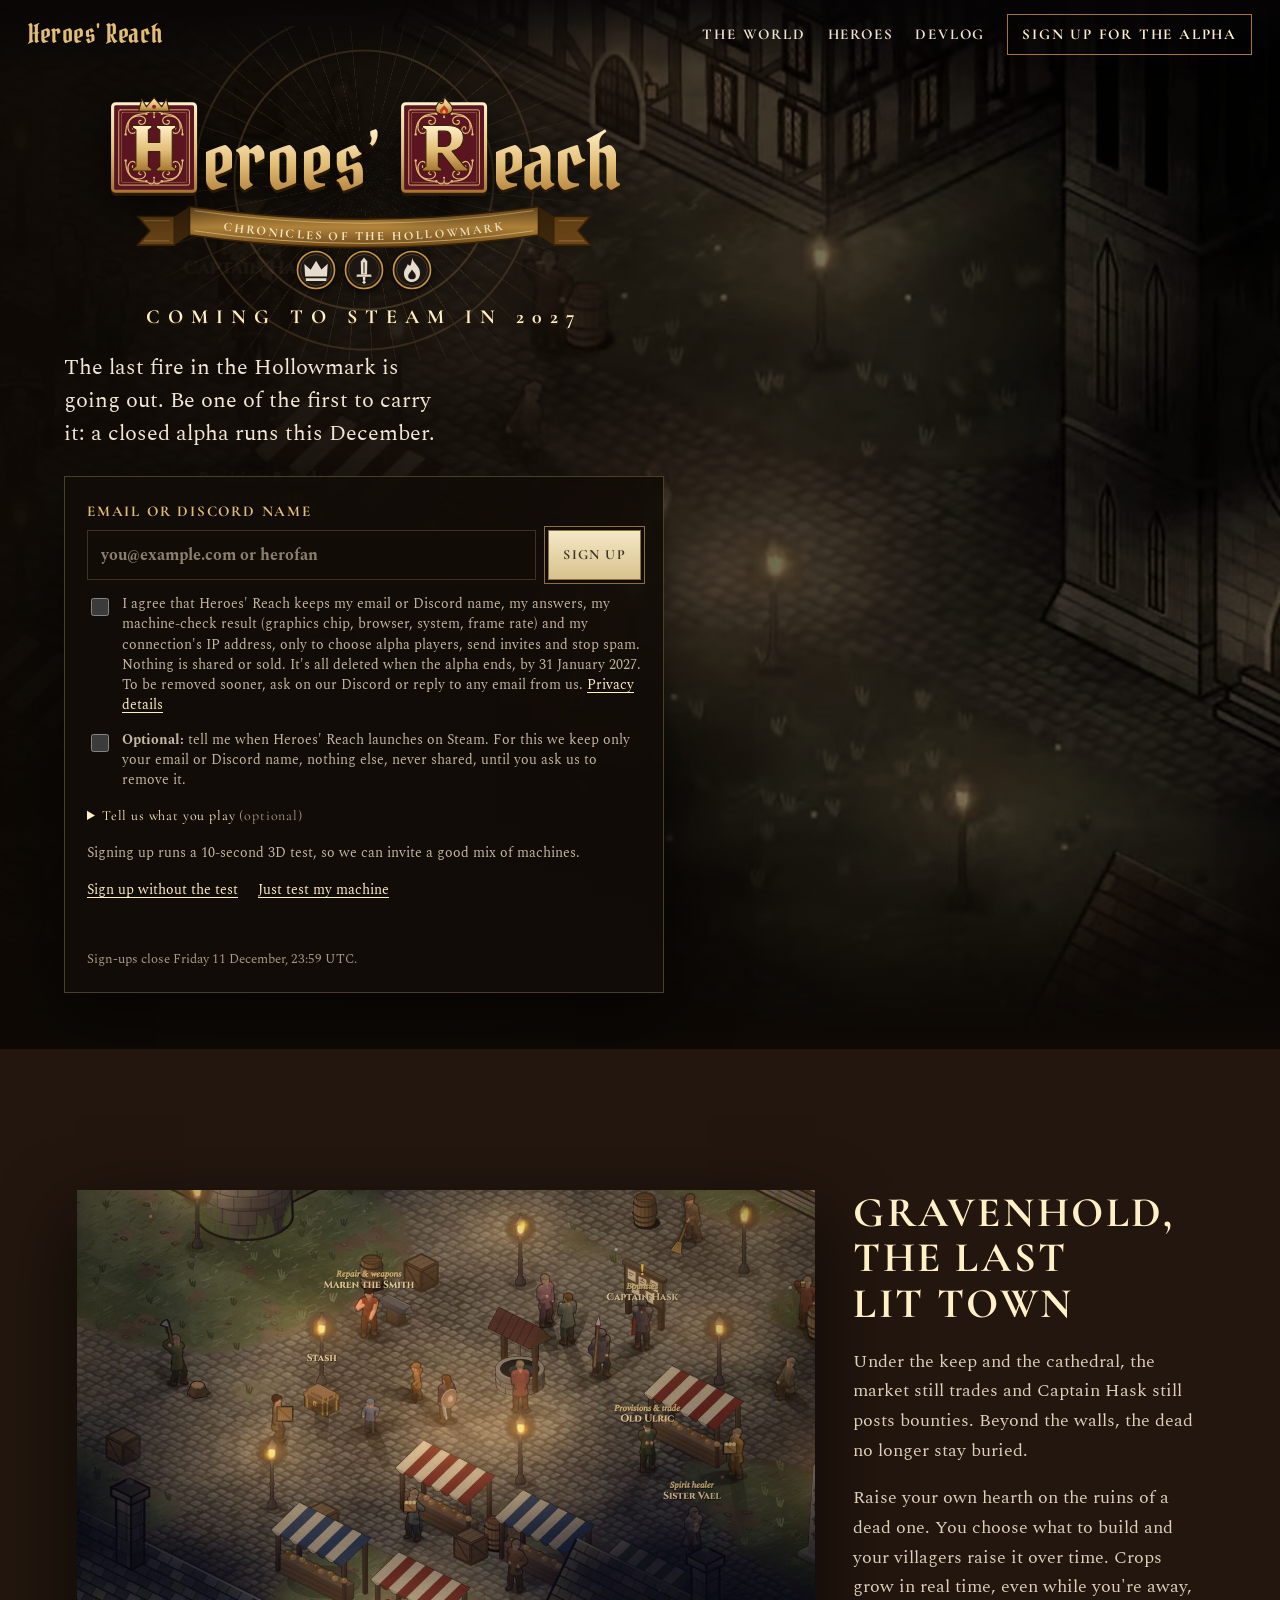
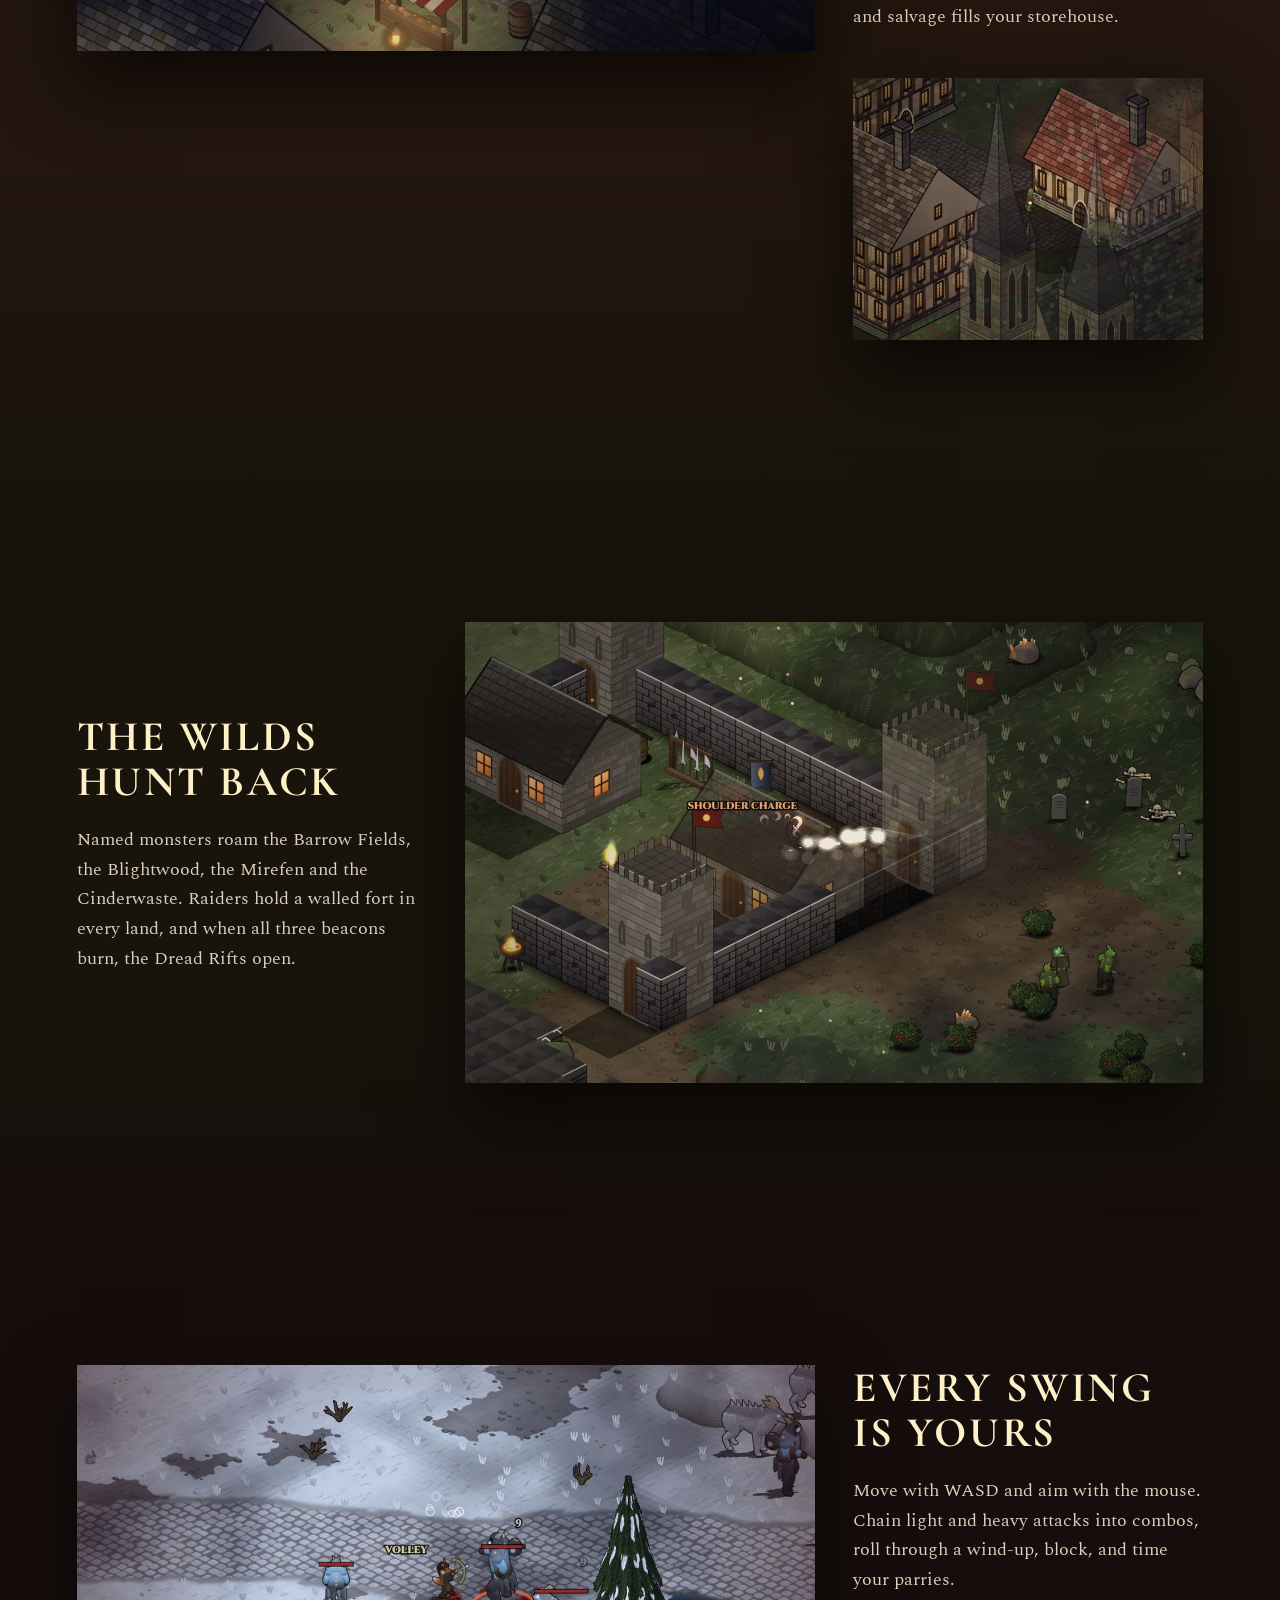
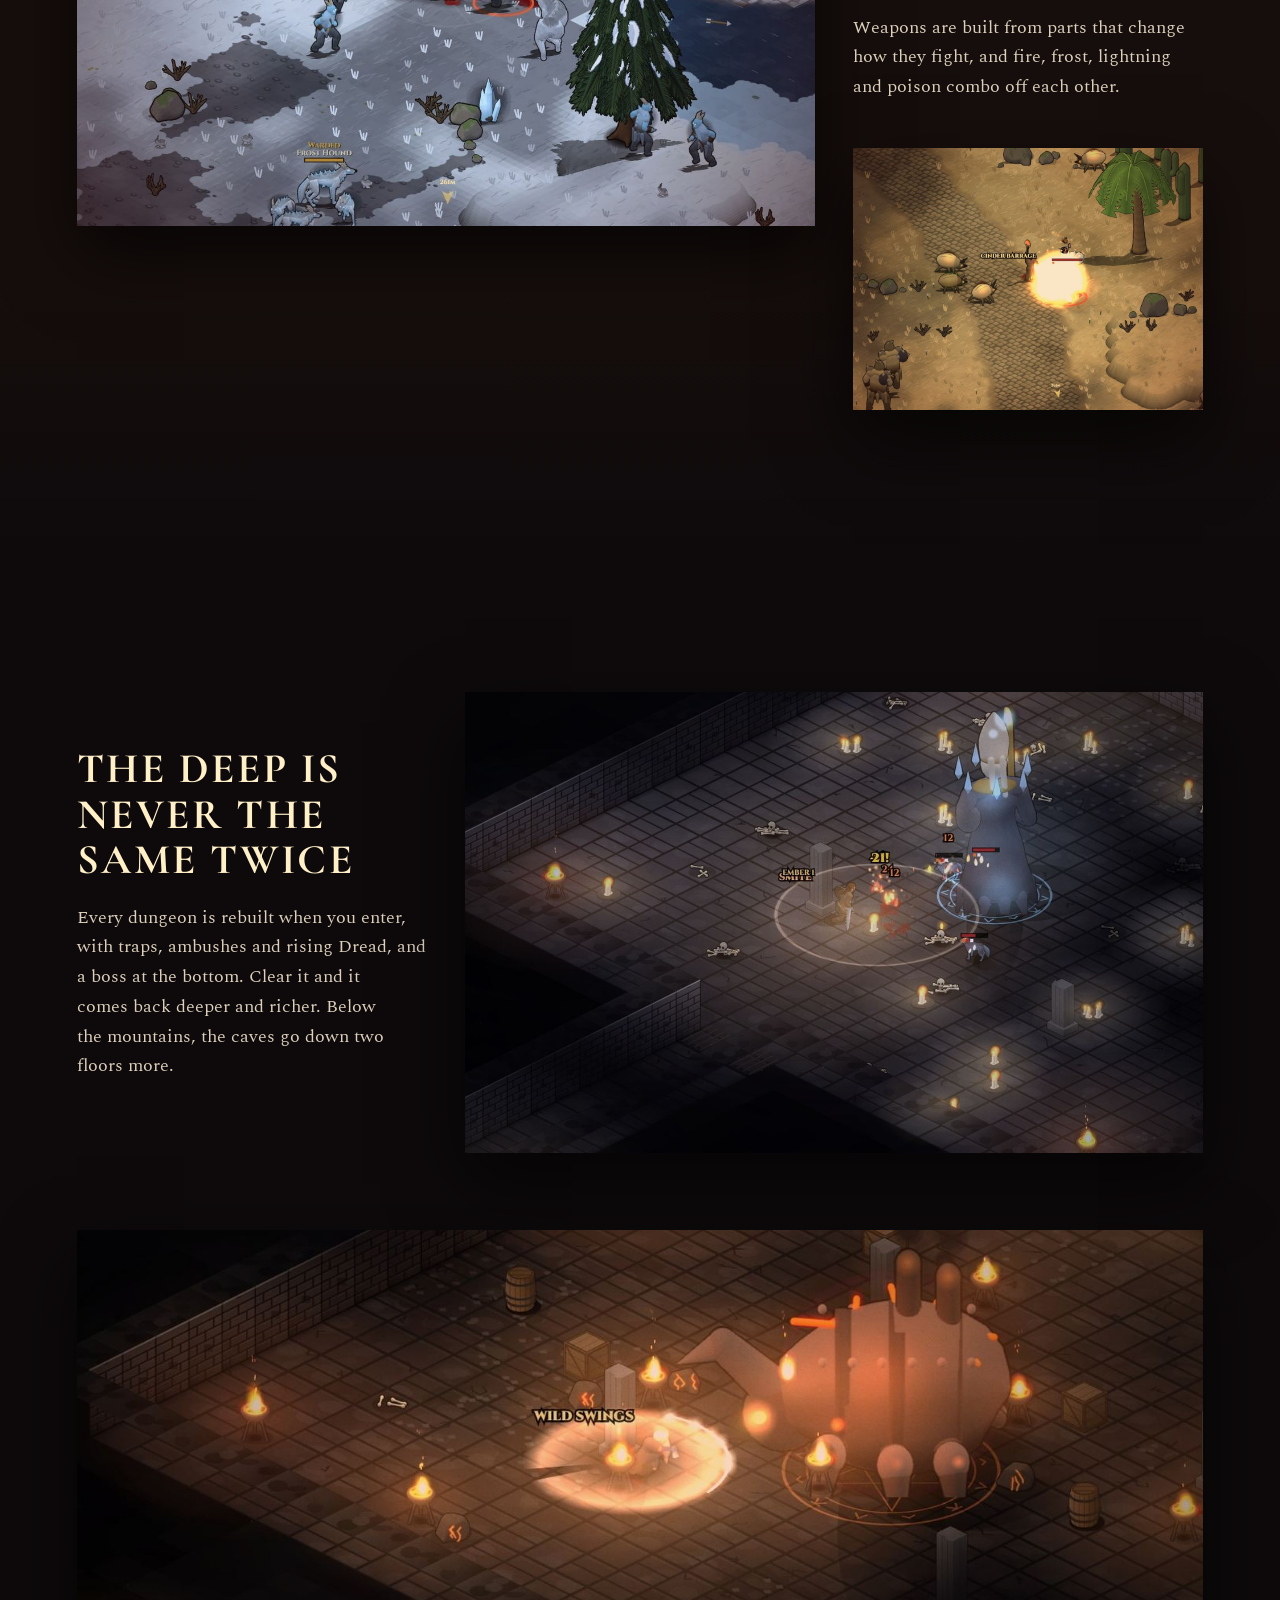
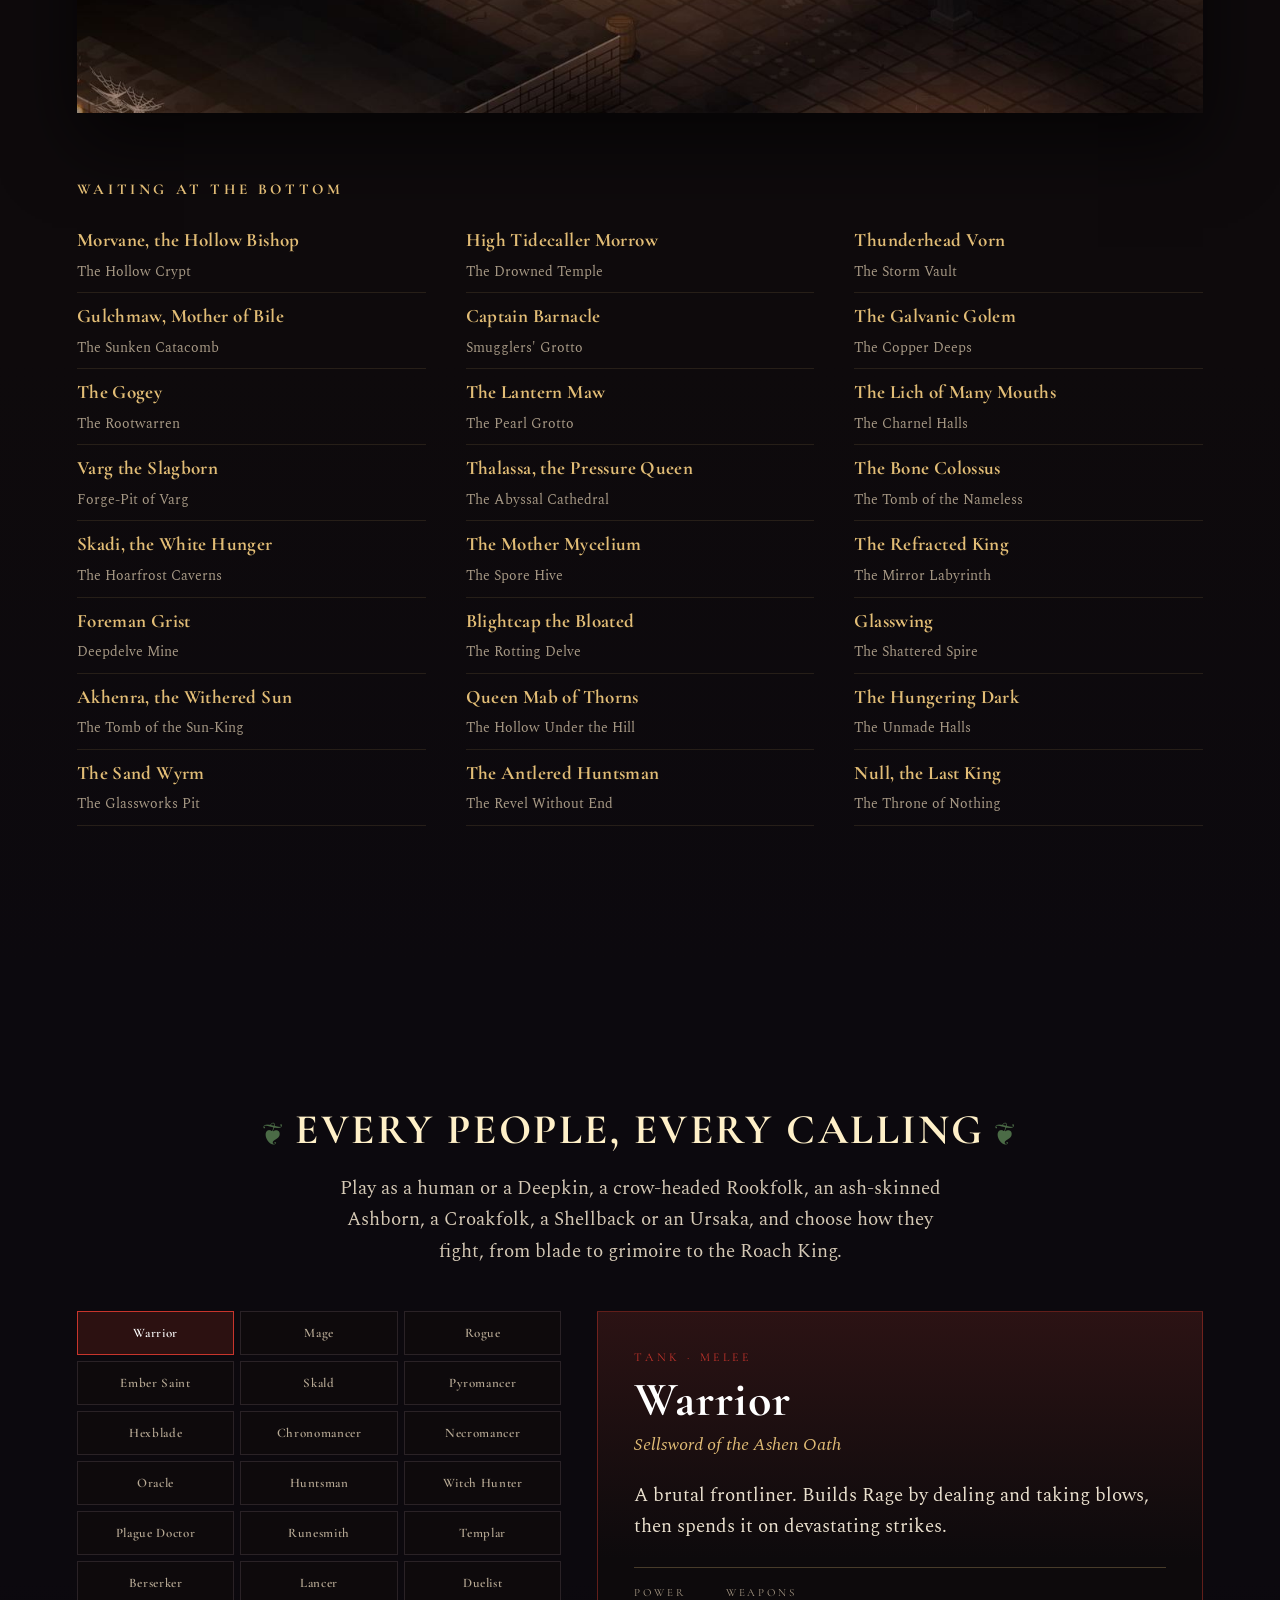
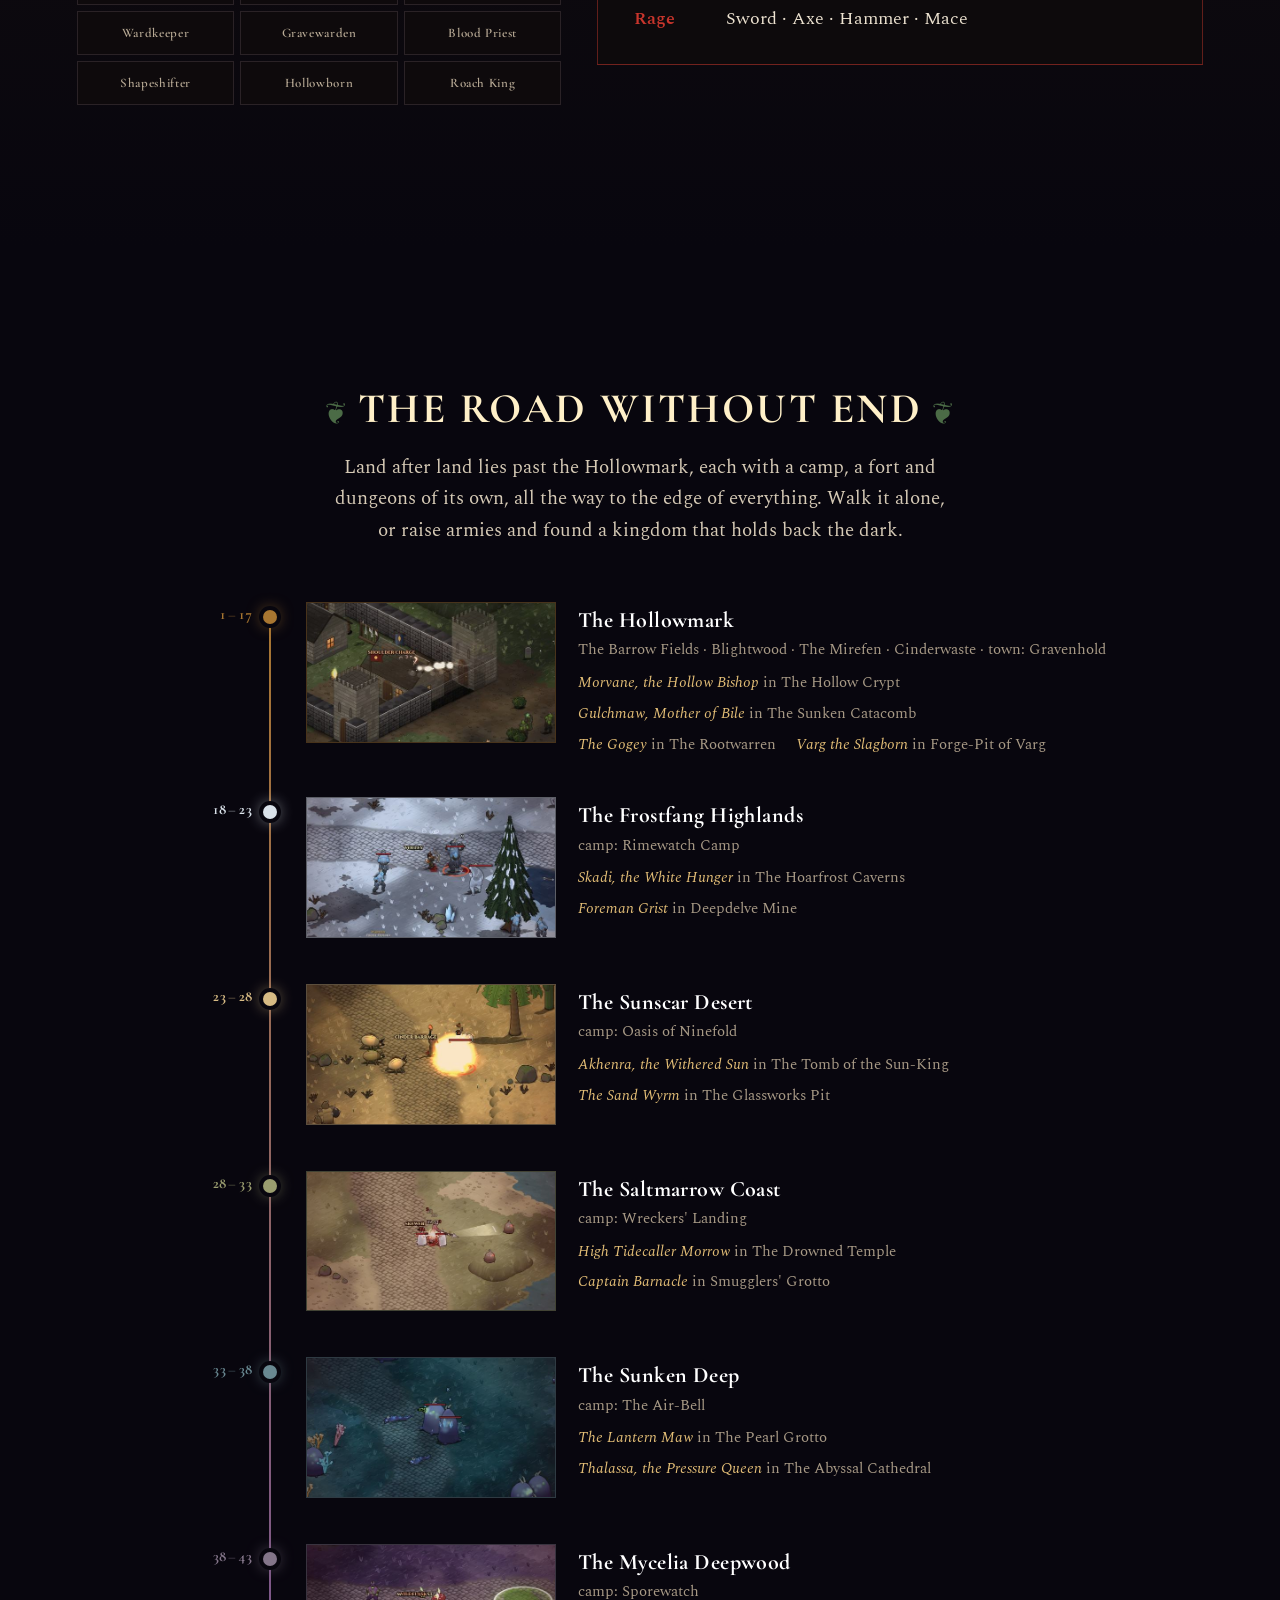
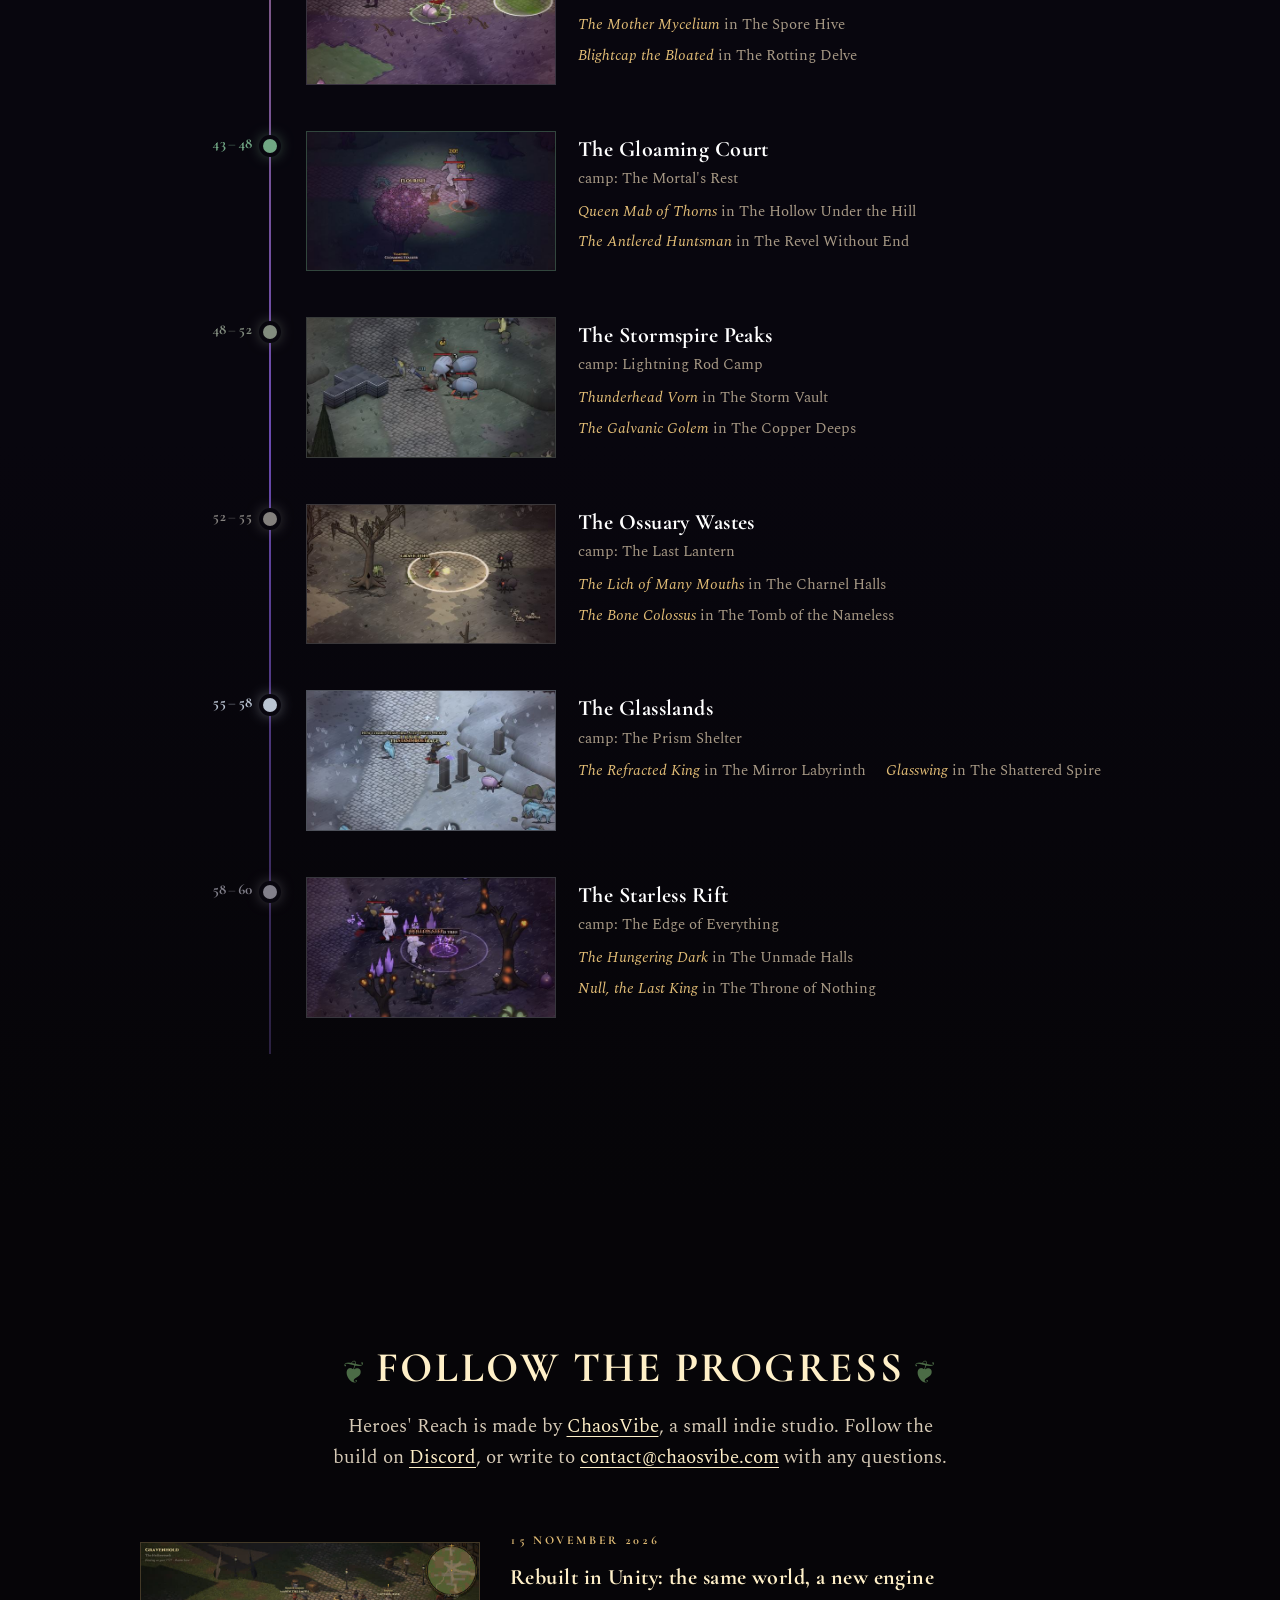
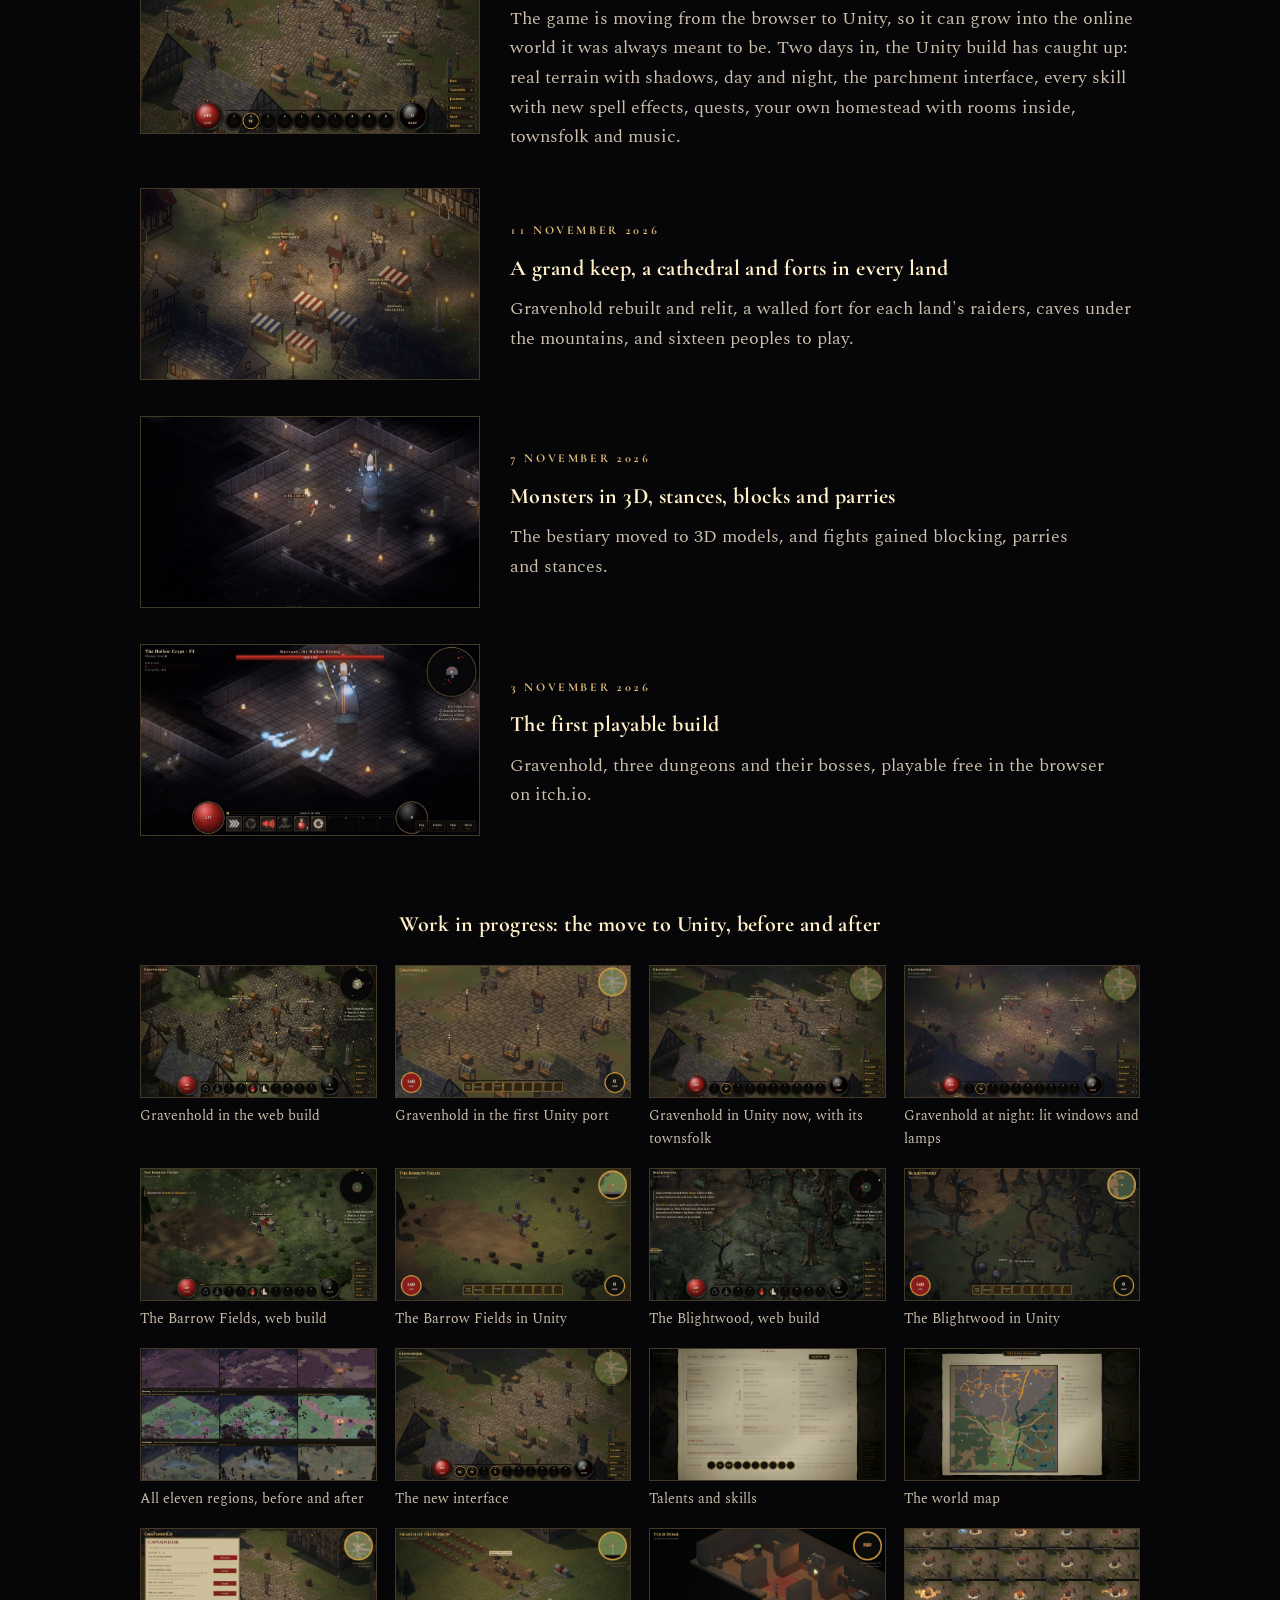
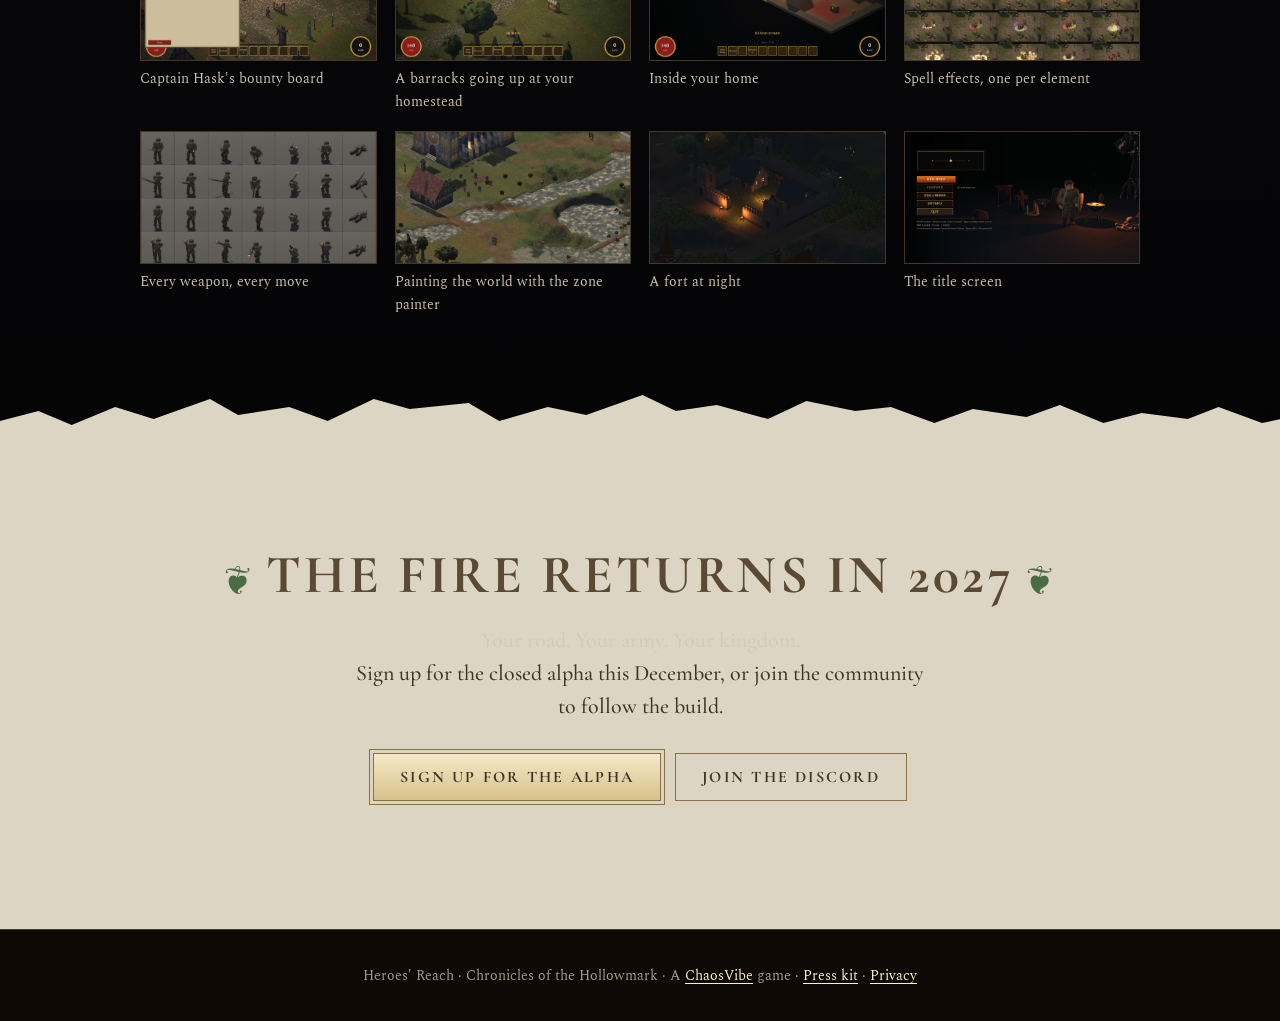
==== commit c2131f20: "Sites: ChaosVibe is a small indie studio (no AI-crew wording), follow the progress on Discord or con" ====
--- a/index.html
+++ b/index.html
@@ -151,10 +151,10 @@
 </section>
 
 <section id="devlog" class="depth devlog" data-lv="60" data-name="Devlog" style="--tint: 6, 5, 8">
-  <h2 class="center">Forged in the open</h2>
-  <p class="center lead">Heroes' Reach is made by one developer, in public, a build at a time.</p>
+  <h2 class="center">Follow the progress</h2>
+  <p class="center lead">Heroes' Reach is made by <a href="https://chaosvibe.com">ChaosVibe</a>, a small indie studio. Follow the build on <a class="discord" href="https://discord.gg/D5G8zKWHCp" target="_blank" rel="noopener">Discord</a>, or write to <a href="mailto:contact@chaosvibe.com">contact@chaosvibe.com</a> with any questions.</p>
   <ol class="log">
-    <li><figure><img src="img/devlog/2026-11-15.jpg" alt="Gravenhold in the Unity build, with its townsfolk" loading="lazy"></figure><div><time datetime="2026-11-15">15 November 2026</time><h3>Rebuilt in Unity: the same world, a new engine</h3><p>The game is moving from the browser to Unity, so it can grow into the online world it was always meant to be. Two days in, the Unity build has caught up: real terrain with shadows, day and night, the parchment interface, all 370 skills with new spell effects, quests, your own homestead with rooms inside, townsfolk and music.</p></div></li>
+    <li><figure><img src="img/devlog/2026-11-15.jpg" alt="Gravenhold in the Unity build, with its townsfolk" loading="lazy"></figure><div><time datetime="2026-11-15">15 November 2026</time><h3>Rebuilt in Unity: the same world, a new engine</h3><p>The game is moving from the browser to Unity, so it can grow into the online world it was always meant to be. Two days in, the Unity build has caught up: real terrain with shadows, day and night, the parchment interface, every skill with new spell effects, quests, your own homestead with rooms inside, townsfolk and music.</p></div></li>
     <li><figure><img src="img/devlog/2026-11-11.jpg" alt="Gravenhold at night with the new keep" loading="lazy"></figure><div><time datetime="2026-11-11">11 November 2026</time><h3>A grand keep, a cathedral and forts in every land</h3><p>Gravenhold rebuilt and relit, a walled fort for each land's raiders, caves under the mountains, and sixteen peoples to play.</p></div></li>
     <li><figure><img src="img/devlog/2026-11-07.jpg" alt="The Hollow Crypt in the 7 November build" loading="lazy"></figure><div><time datetime="2026-11-07">7 November 2026</time><h3>Monsters in 3D, stances, blocks and parries</h3><p>The bestiary moved to 3D models, and fights gained blocking, parries and stances.</p></div></li>
     <li><figure><img src="img/devlog/2026-11-03.jpg" alt="The Hollow Crypt in the first playable build" loading="lazy"></figure><div><time datetime="2026-11-03">3 November 2026</time><h3>The first playable build</h3><p>Gravenhold, three dungeons and their bosses, playable free in the browser on itch.io.</p></div></li>
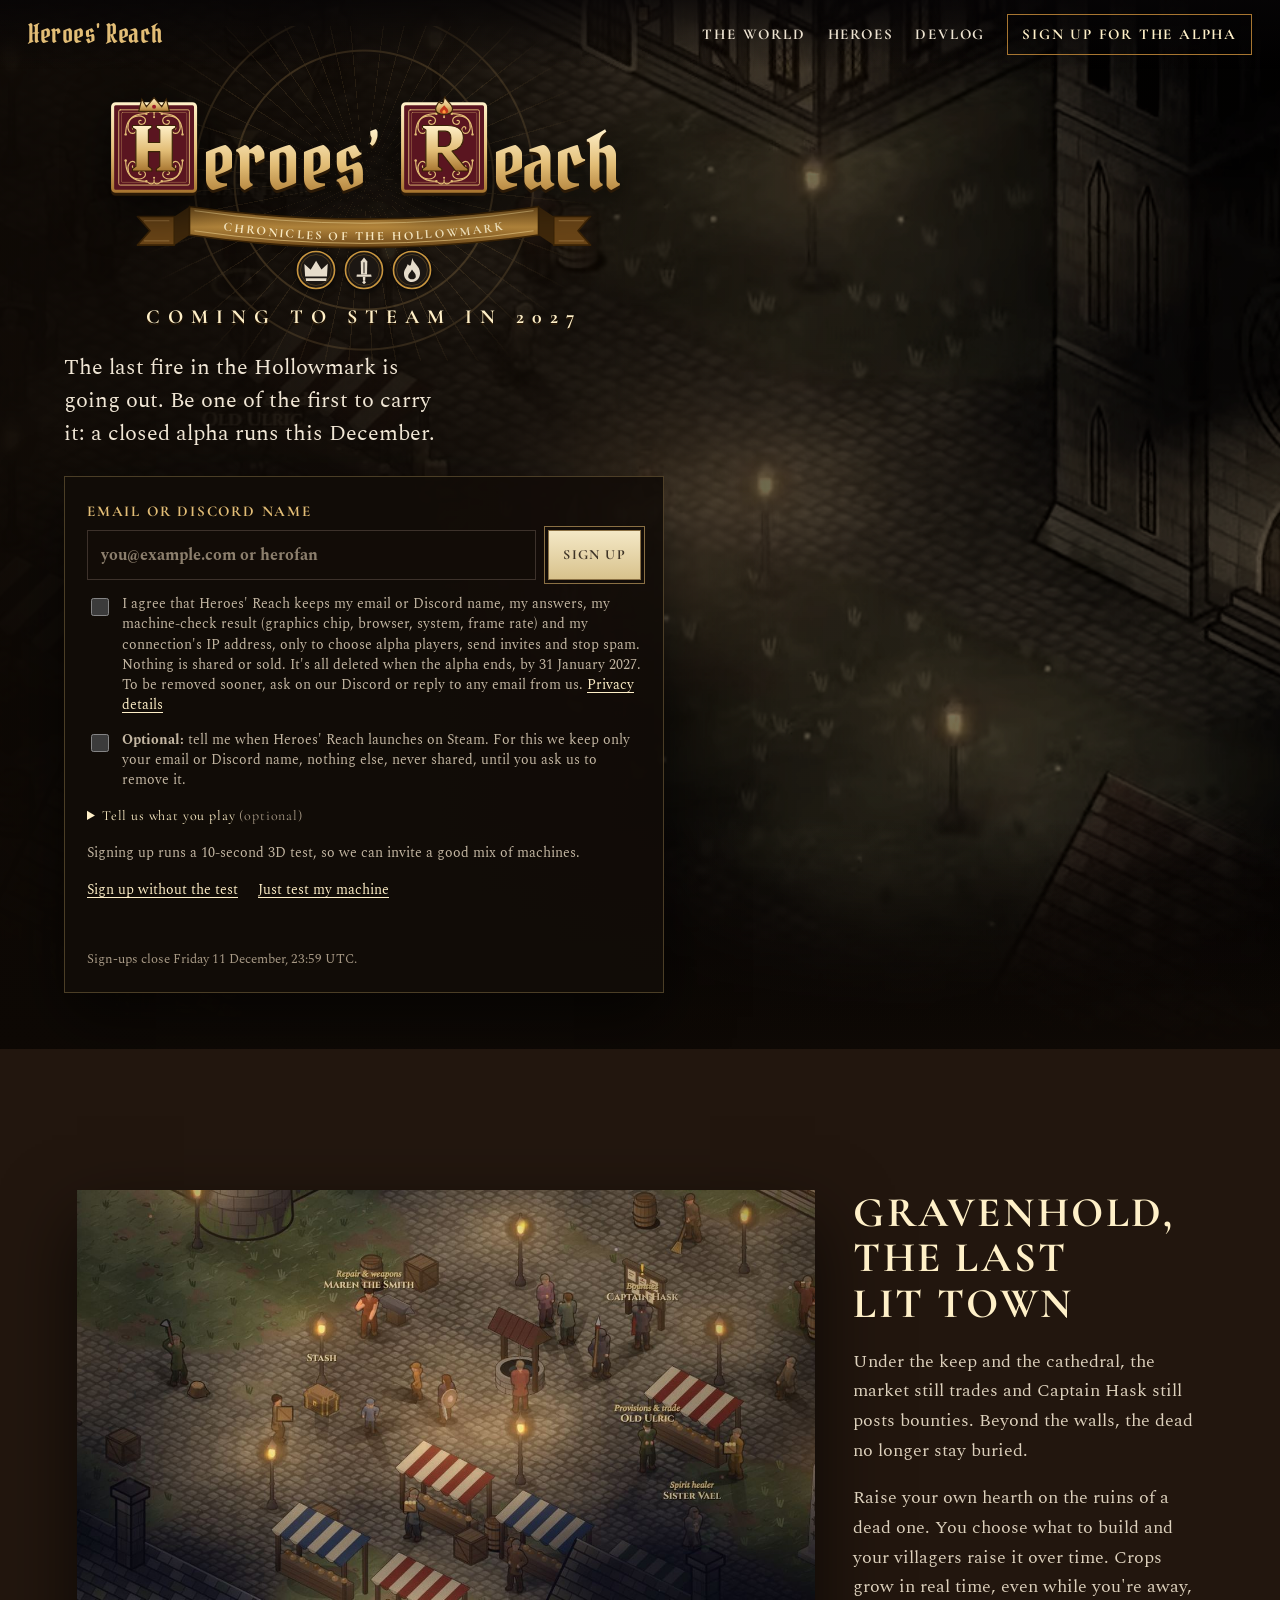
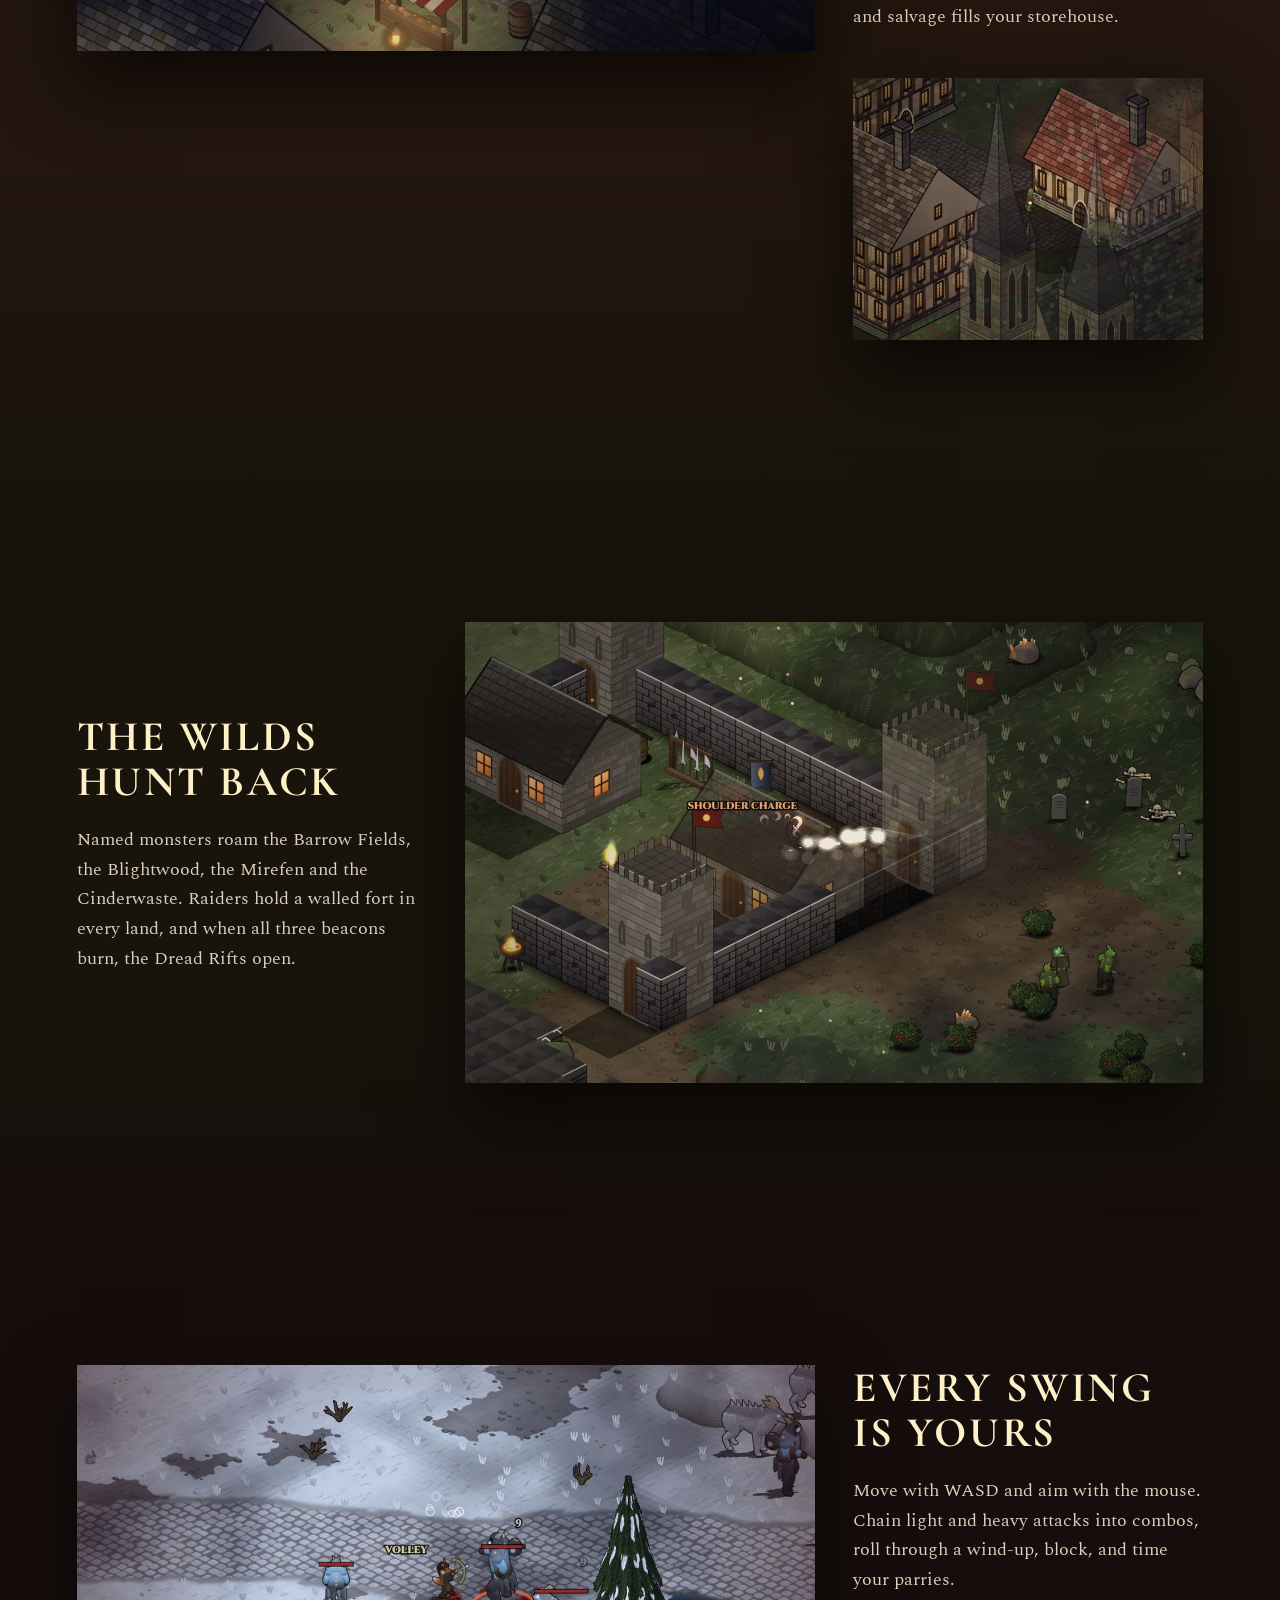
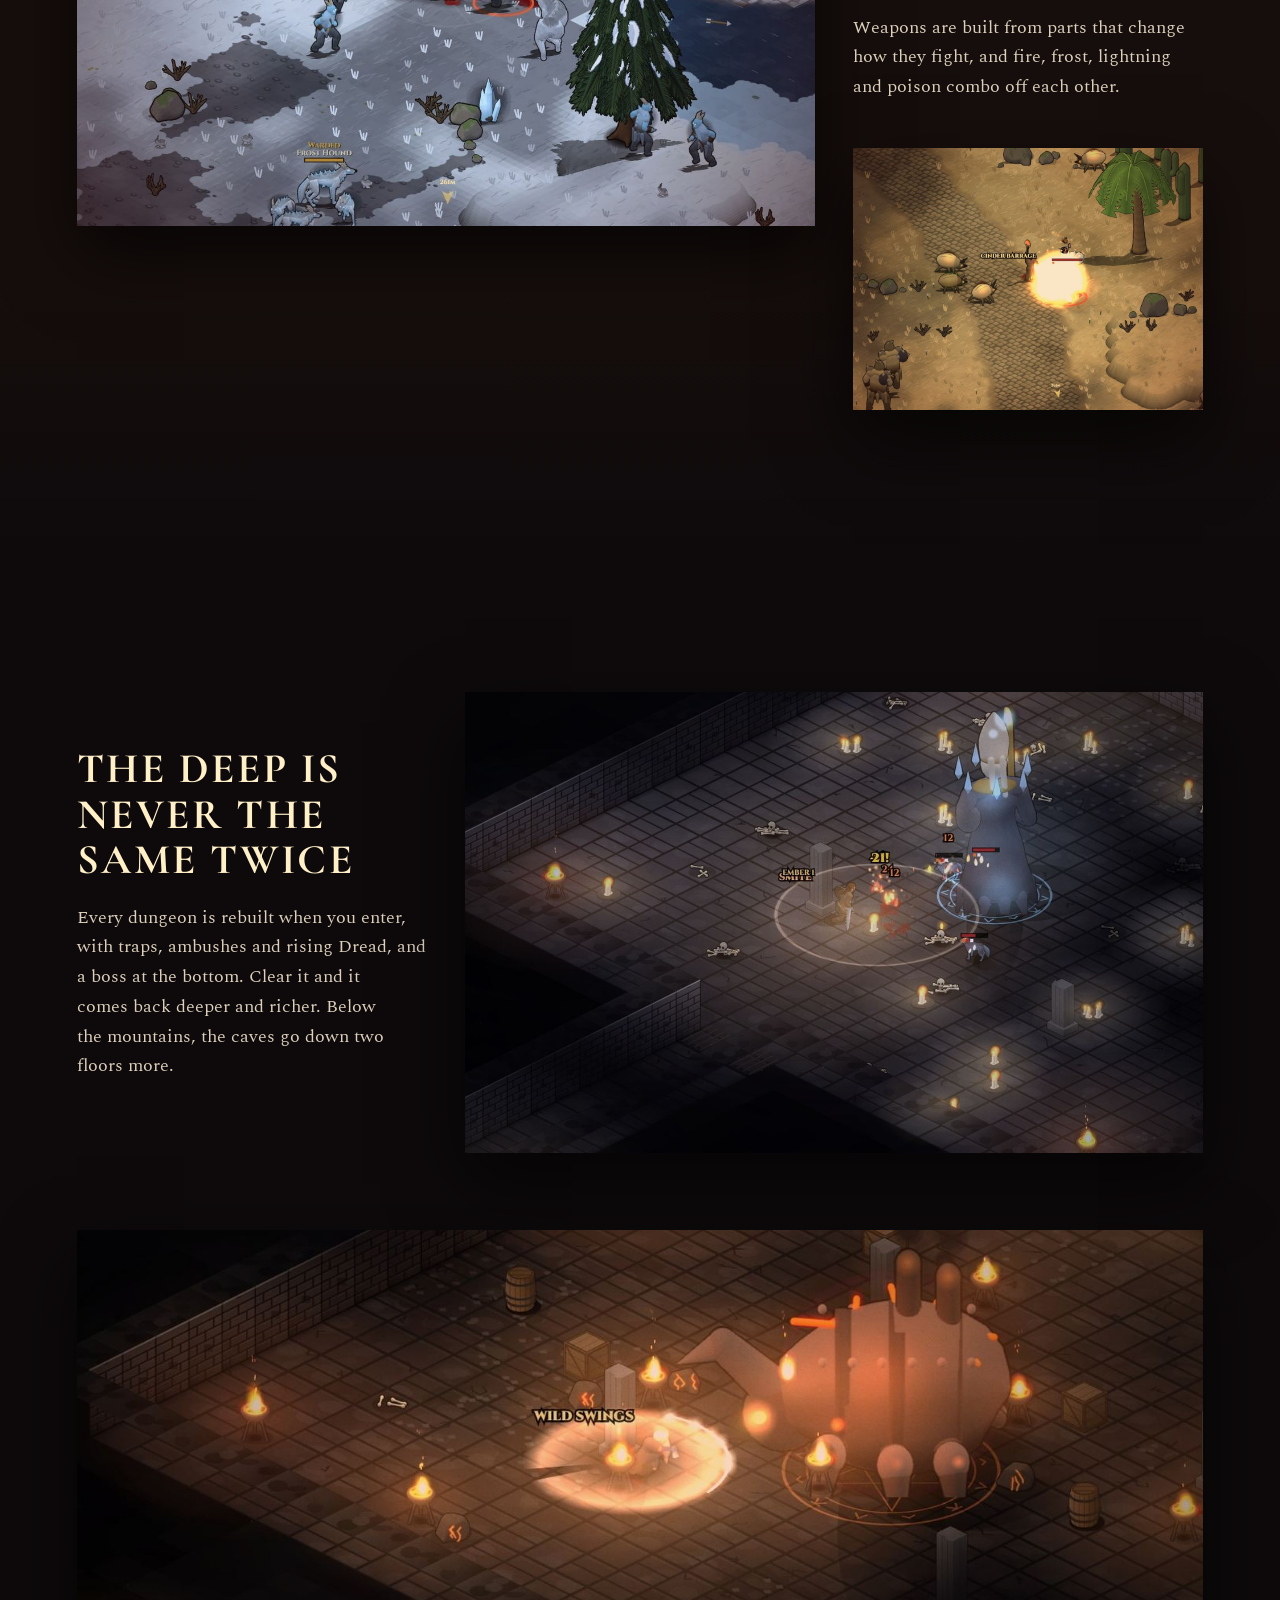
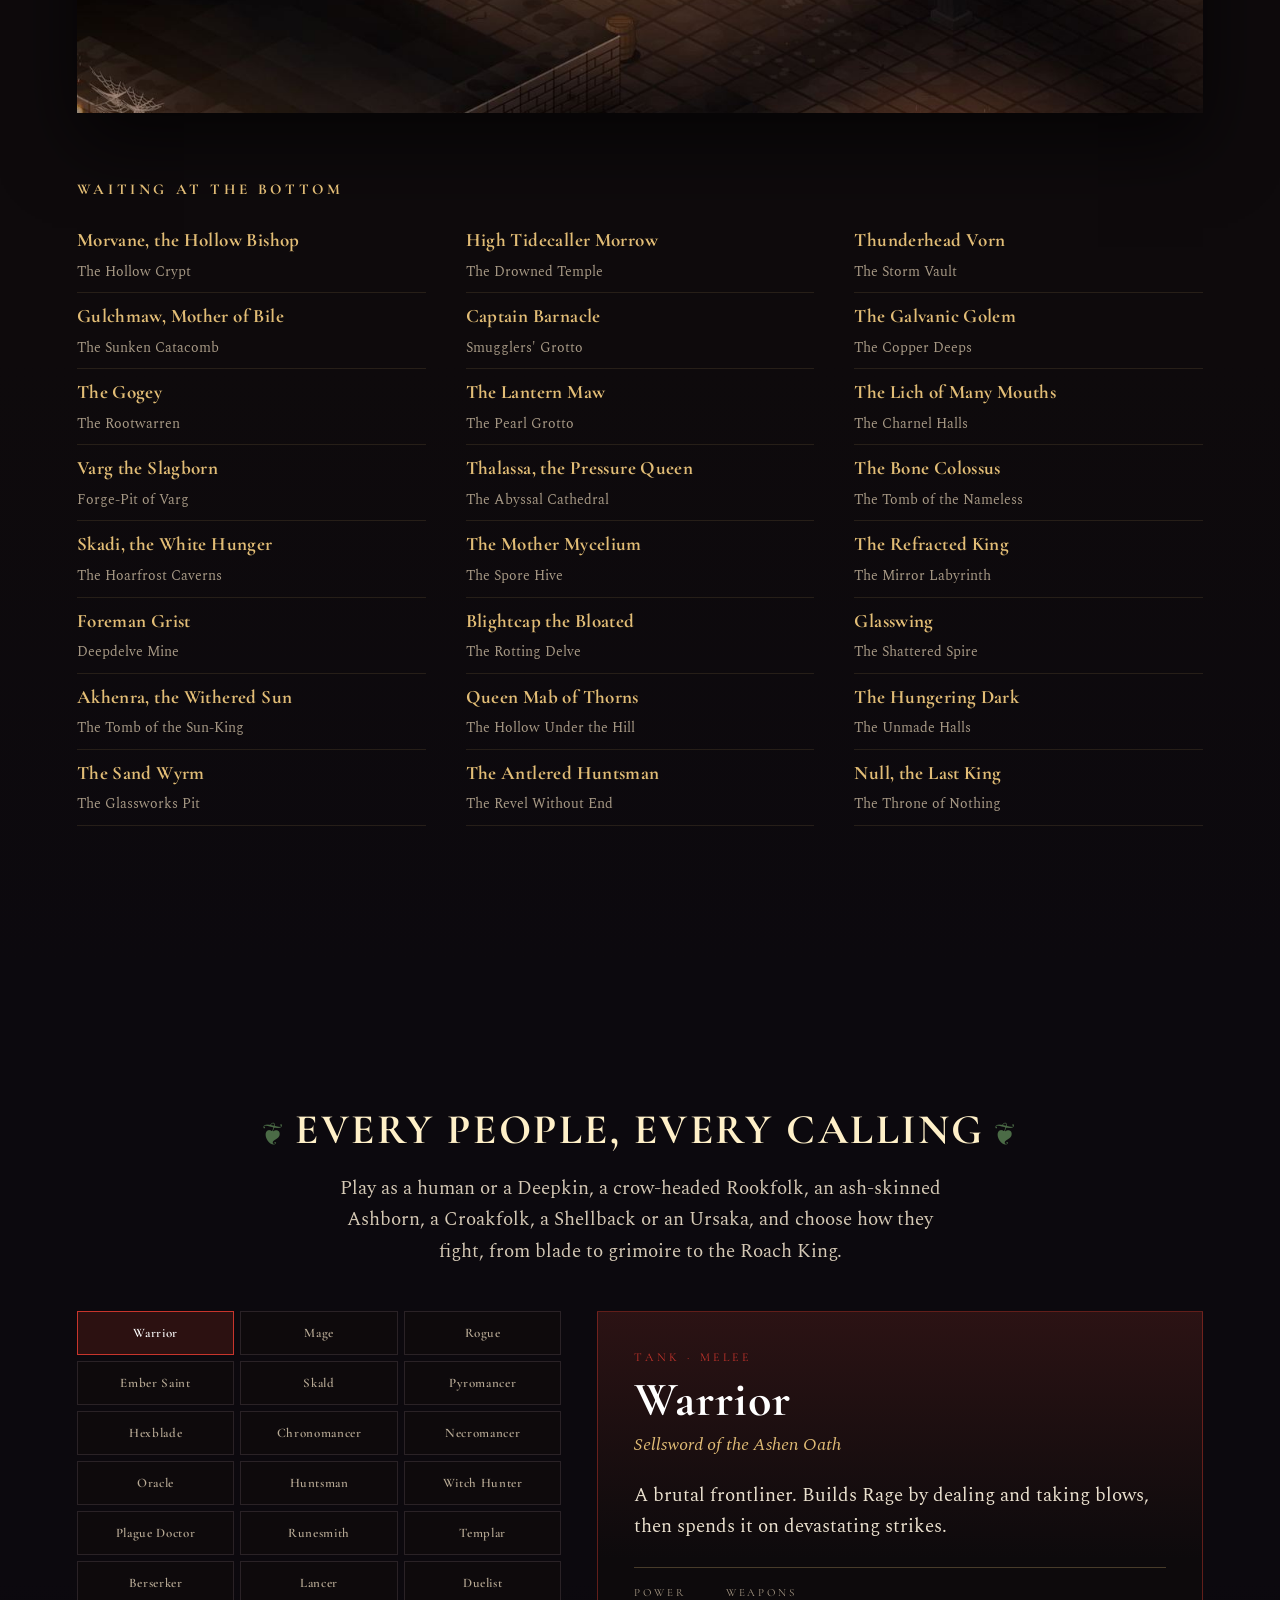
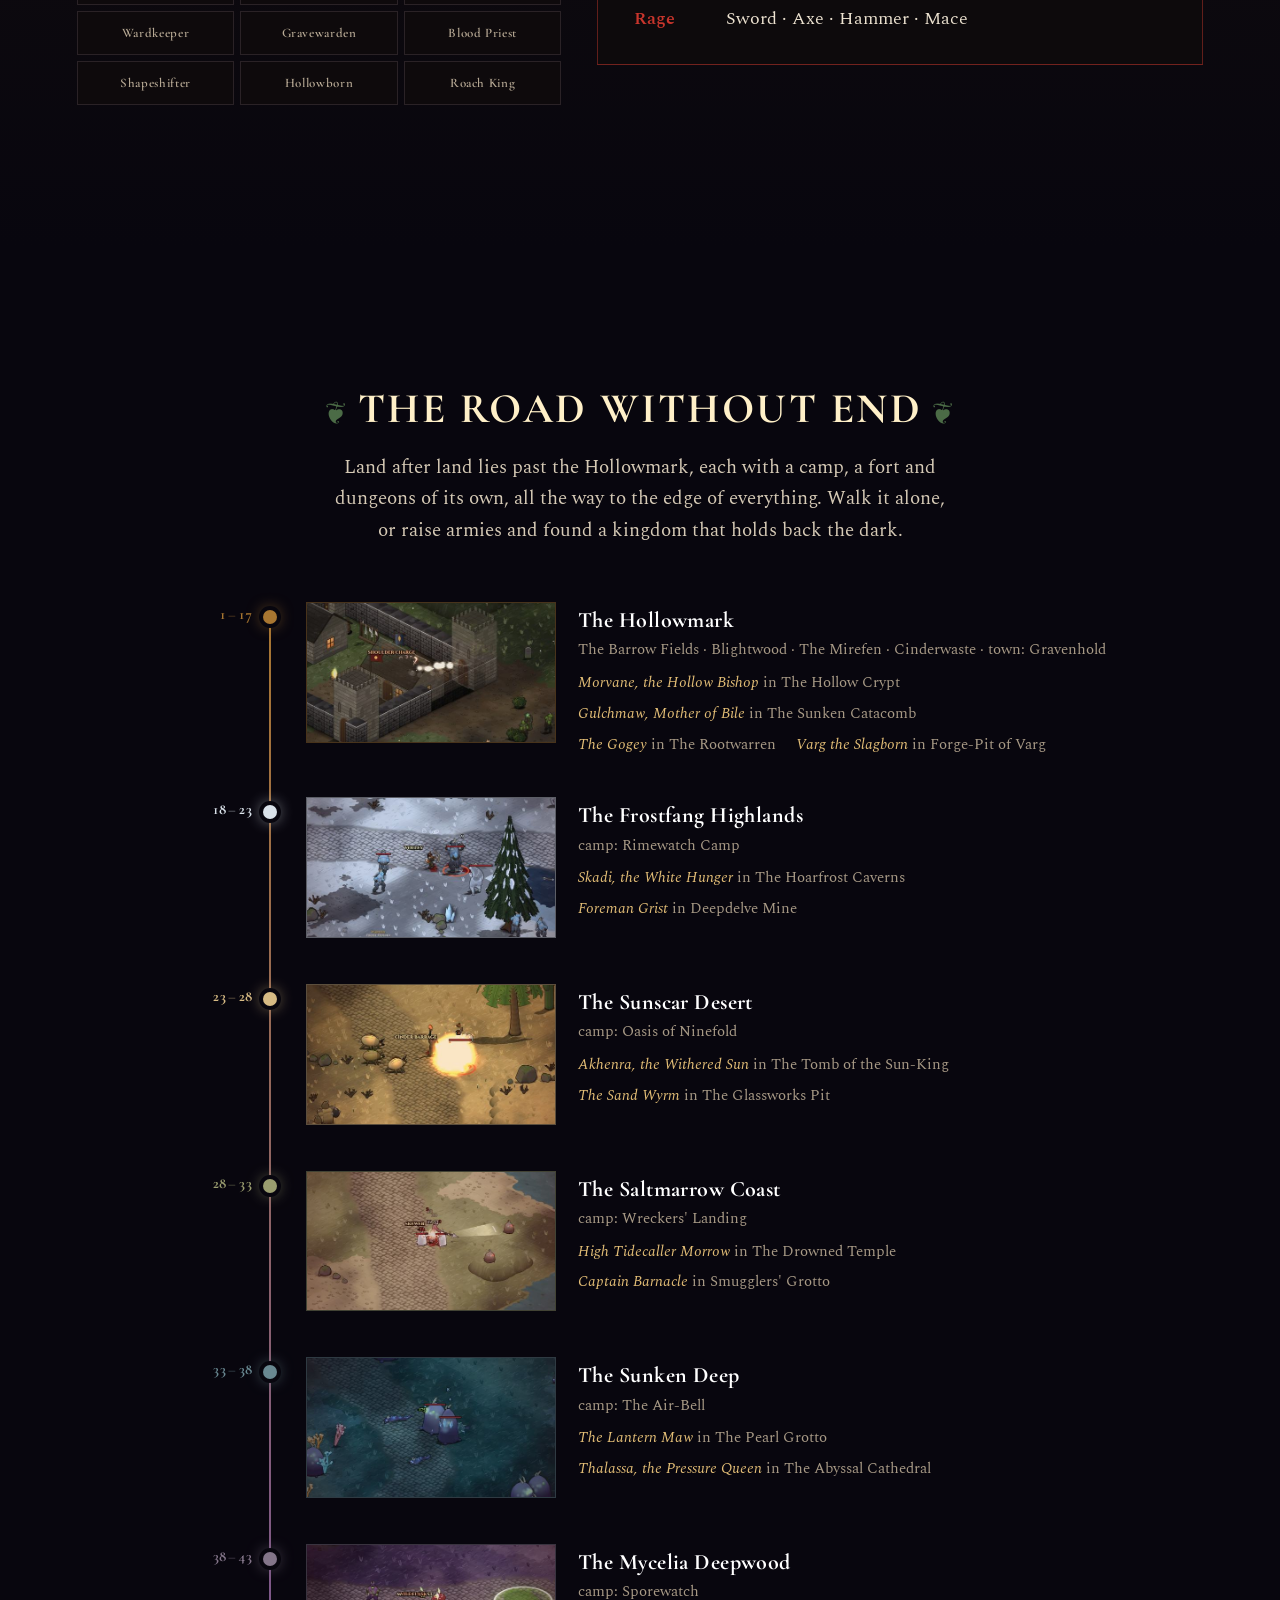
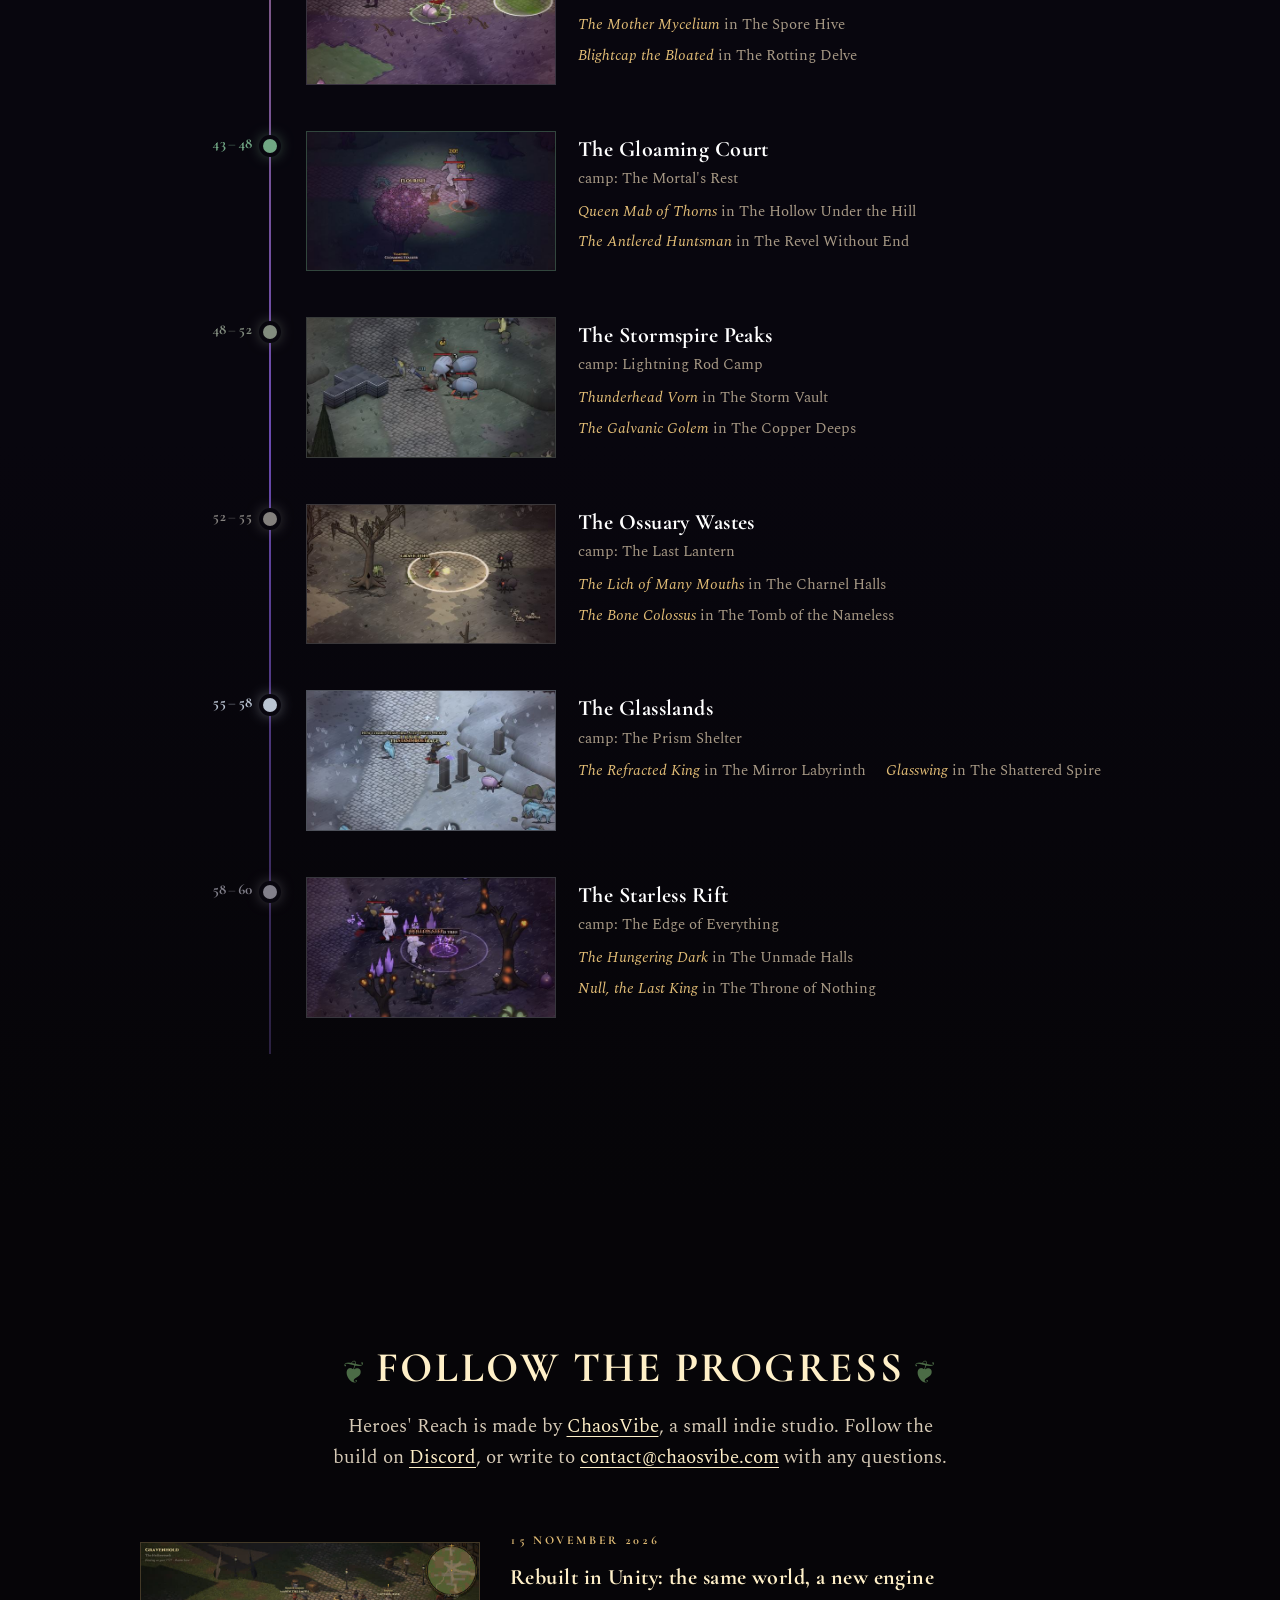
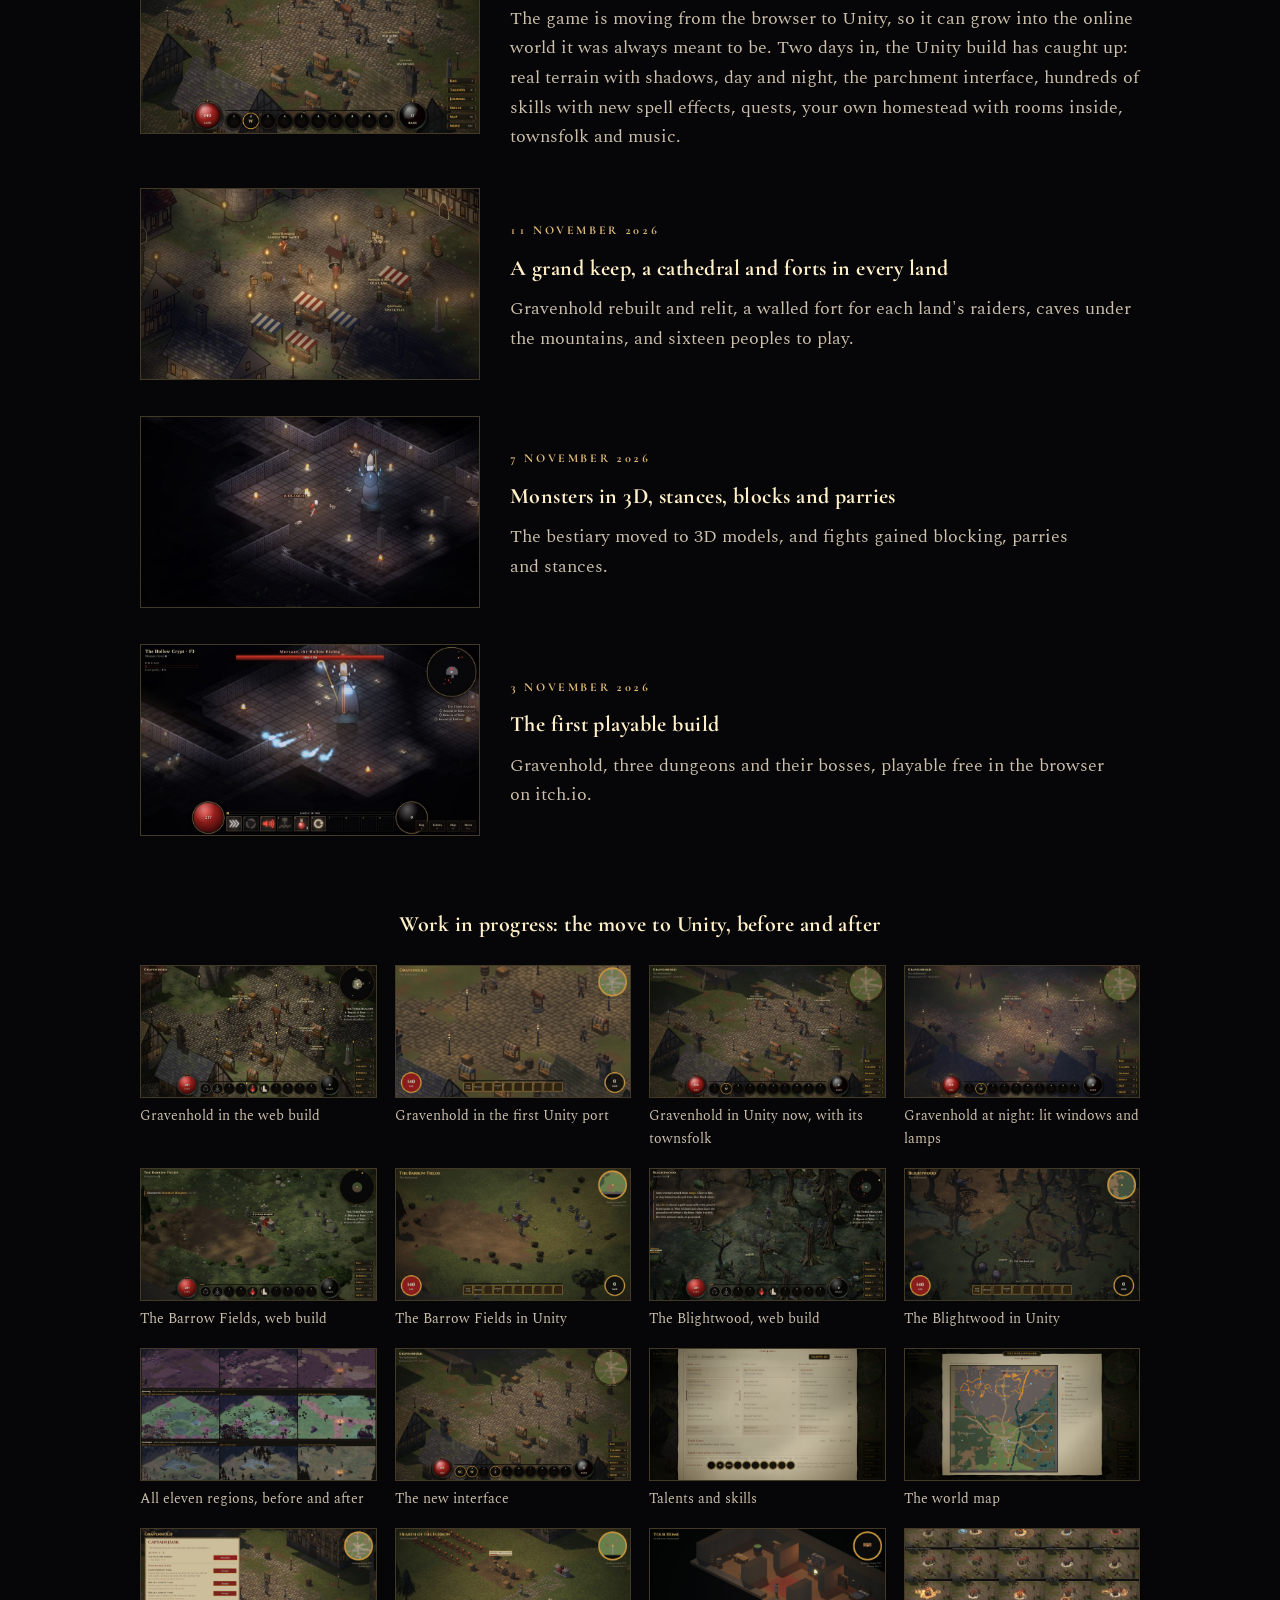
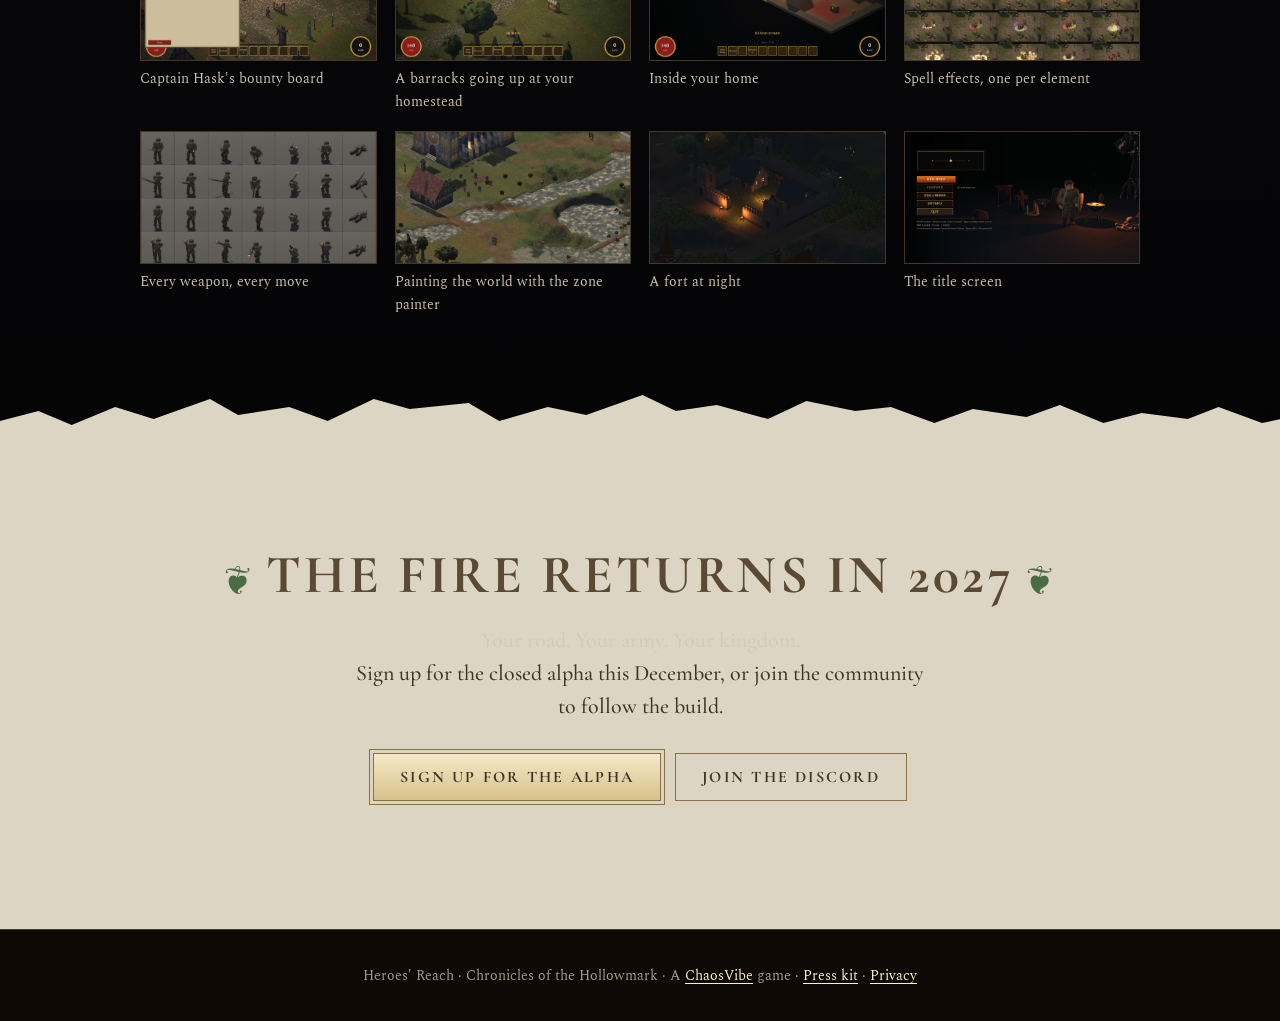
==== commit 006721c1: "Devlog: hundreds of skills with new spell effects Co-Authored-By: Claude Sonnet 5.5 <noreply@anthrop" ====
--- a/index.html
+++ b/index.html
@@ -154,7 +154,7 @@
   <h2 class="center">Follow the progress</h2>
   <p class="center lead">Heroes' Reach is made by <a href="https://chaosvibe.com">ChaosVibe</a>, a small indie studio. Follow the build on <a class="discord" href="https://discord.gg/D5G8zKWHCp" target="_blank" rel="noopener">Discord</a>, or write to <a href="mailto:contact@chaosvibe.com">contact@chaosvibe.com</a> with any questions.</p>
   <ol class="log">
-    <li><figure><img src="img/devlog/2026-11-15.jpg" alt="Gravenhold in the Unity build, with its townsfolk" loading="lazy"></figure><div><time datetime="2026-11-15">15 November 2026</time><h3>Rebuilt in Unity: the same world, a new engine</h3><p>The game is moving from the browser to Unity, so it can grow into the online world it was always meant to be. Two days in, the Unity build has caught up: real terrain with shadows, day and night, the parchment interface, every skill with new spell effects, quests, your own homestead with rooms inside, townsfolk and music.</p></div></li>
+    <li><figure><img src="img/devlog/2026-11-15.jpg" alt="Gravenhold in the Unity build, with its townsfolk" loading="lazy"></figure><div><time datetime="2026-11-15">15 November 2026</time><h3>Rebuilt in Unity: the same world, a new engine</h3><p>The game is moving from the browser to Unity, so it can grow into the online world it was always meant to be. Two days in, the Unity build has caught up: real terrain with shadows, day and night, the parchment interface, hundreds of skills with new spell effects, quests, your own homestead with rooms inside, townsfolk and music.</p></div></li>
     <li><figure><img src="img/devlog/2026-11-11.jpg" alt="Gravenhold at night with the new keep" loading="lazy"></figure><div><time datetime="2026-11-11">11 November 2026</time><h3>A grand keep, a cathedral and forts in every land</h3><p>Gravenhold rebuilt and relit, a walled fort for each land's raiders, caves under the mountains, and sixteen peoples to play.</p></div></li>
     <li><figure><img src="img/devlog/2026-11-07.jpg" alt="The Hollow Crypt in the 7 November build" loading="lazy"></figure><div><time datetime="2026-11-07">7 November 2026</time><h3>Monsters in 3D, stances, blocks and parries</h3><p>The bestiary moved to 3D models, and fights gained blocking, parries and stances.</p></div></li>
     <li><figure><img src="img/devlog/2026-11-03.jpg" alt="The Hollow Crypt in the first playable build" loading="lazy"></figure><div><time datetime="2026-11-03">3 November 2026</time><h3>The first playable build</h3><p>Gravenhold, three dungeons and their bosses, playable free in the browser on itch.io.</p></div></li>
